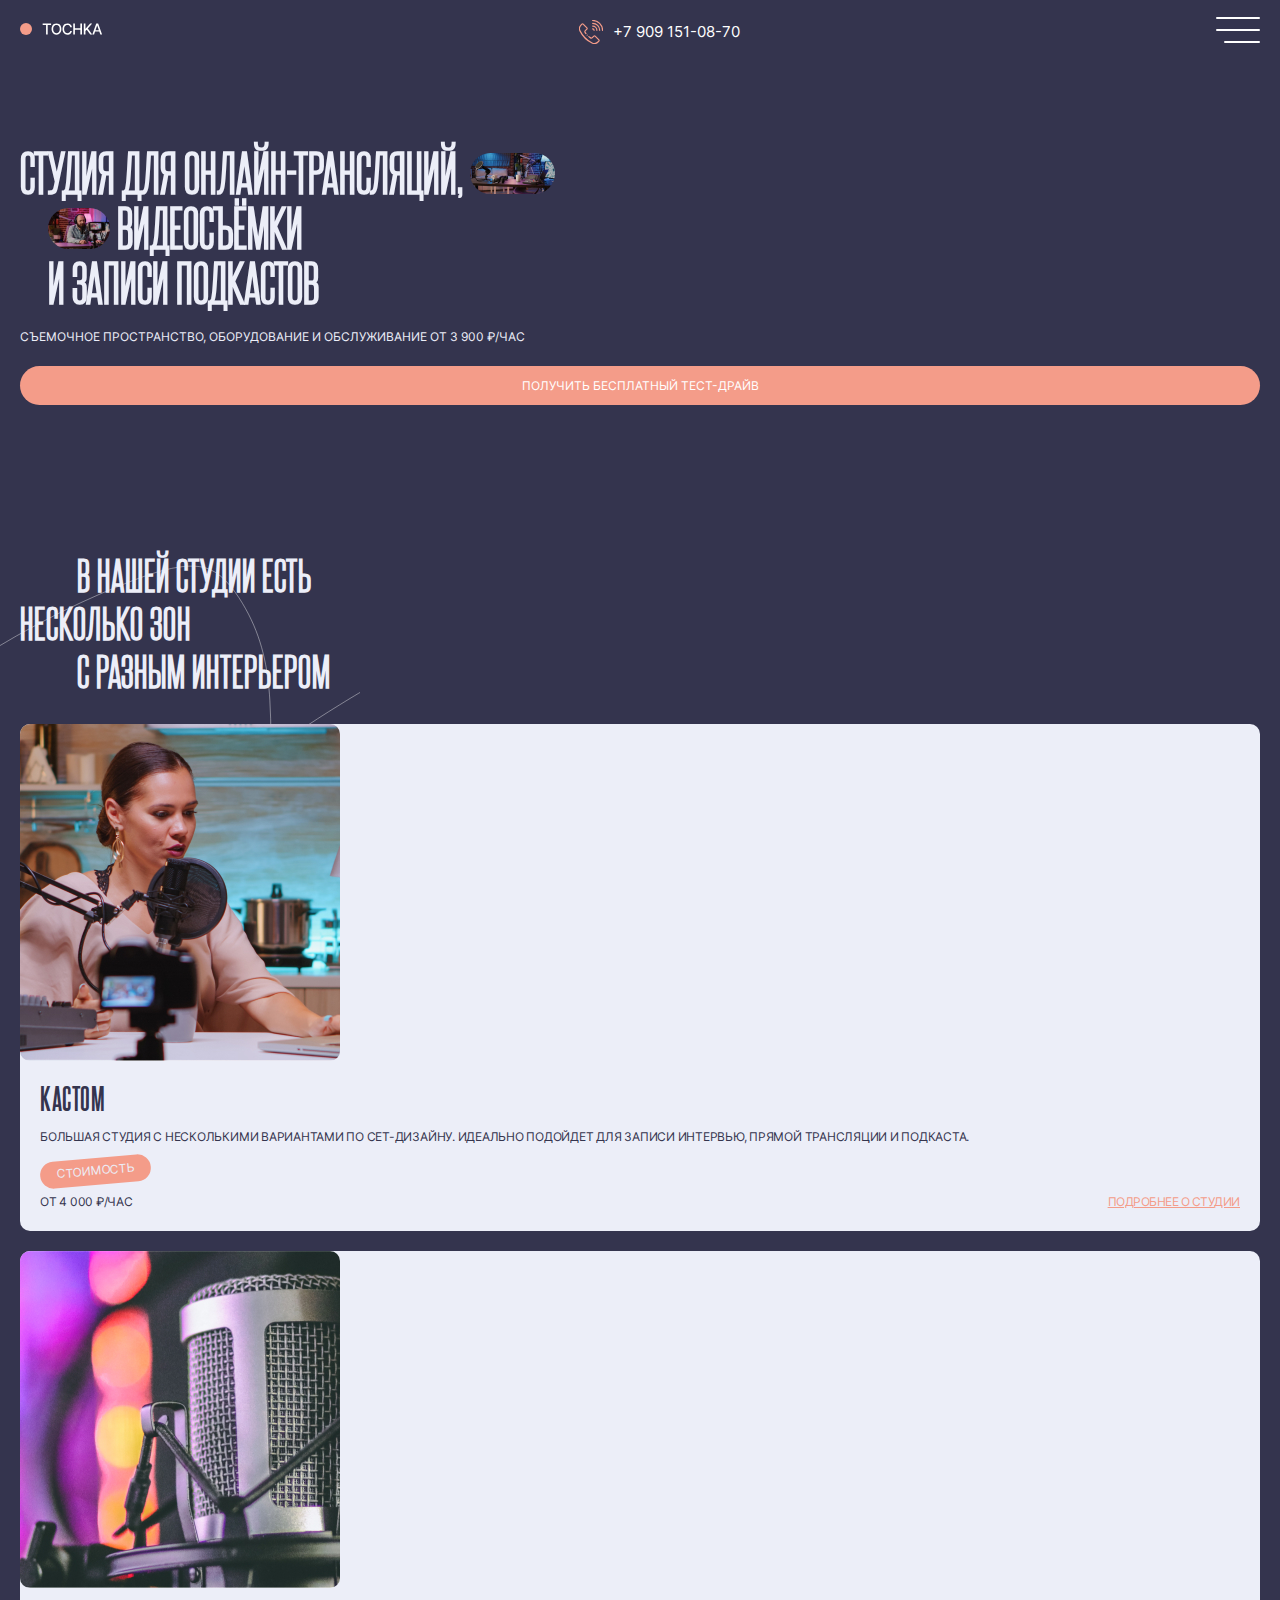
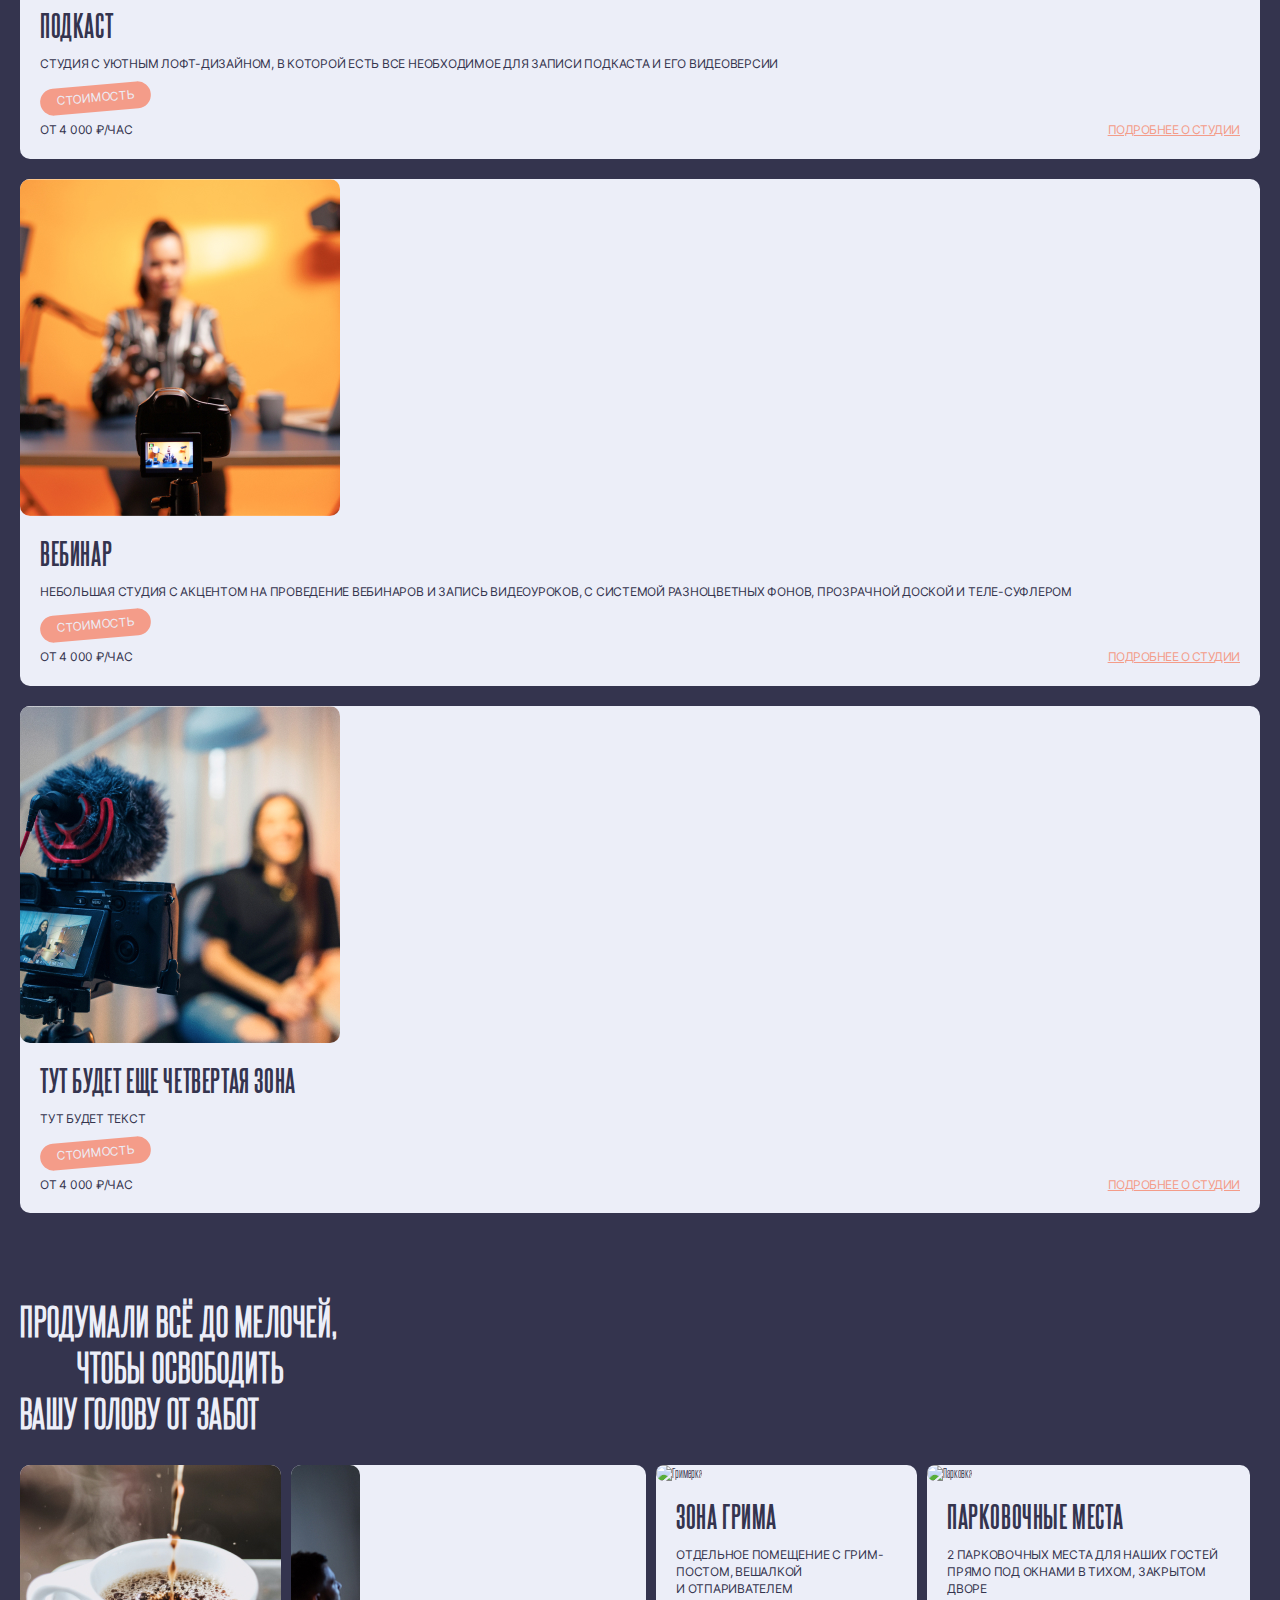
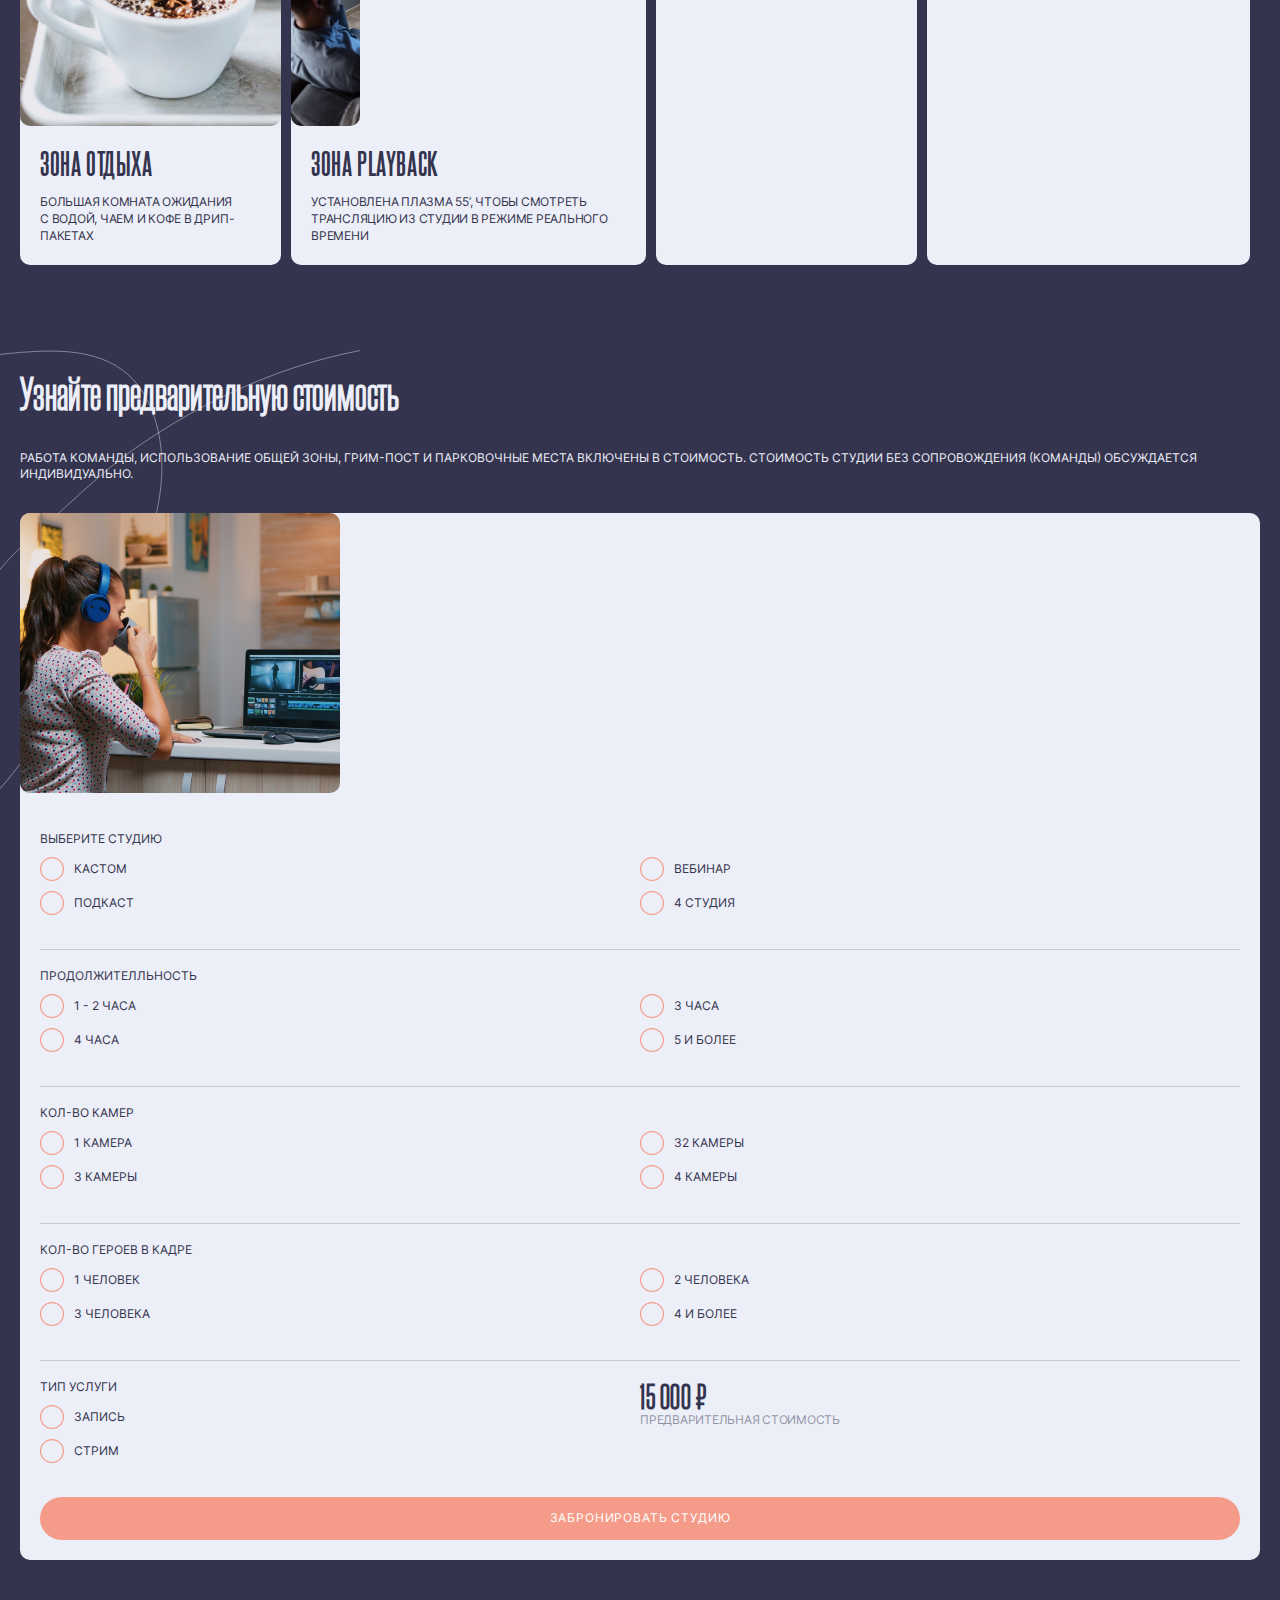
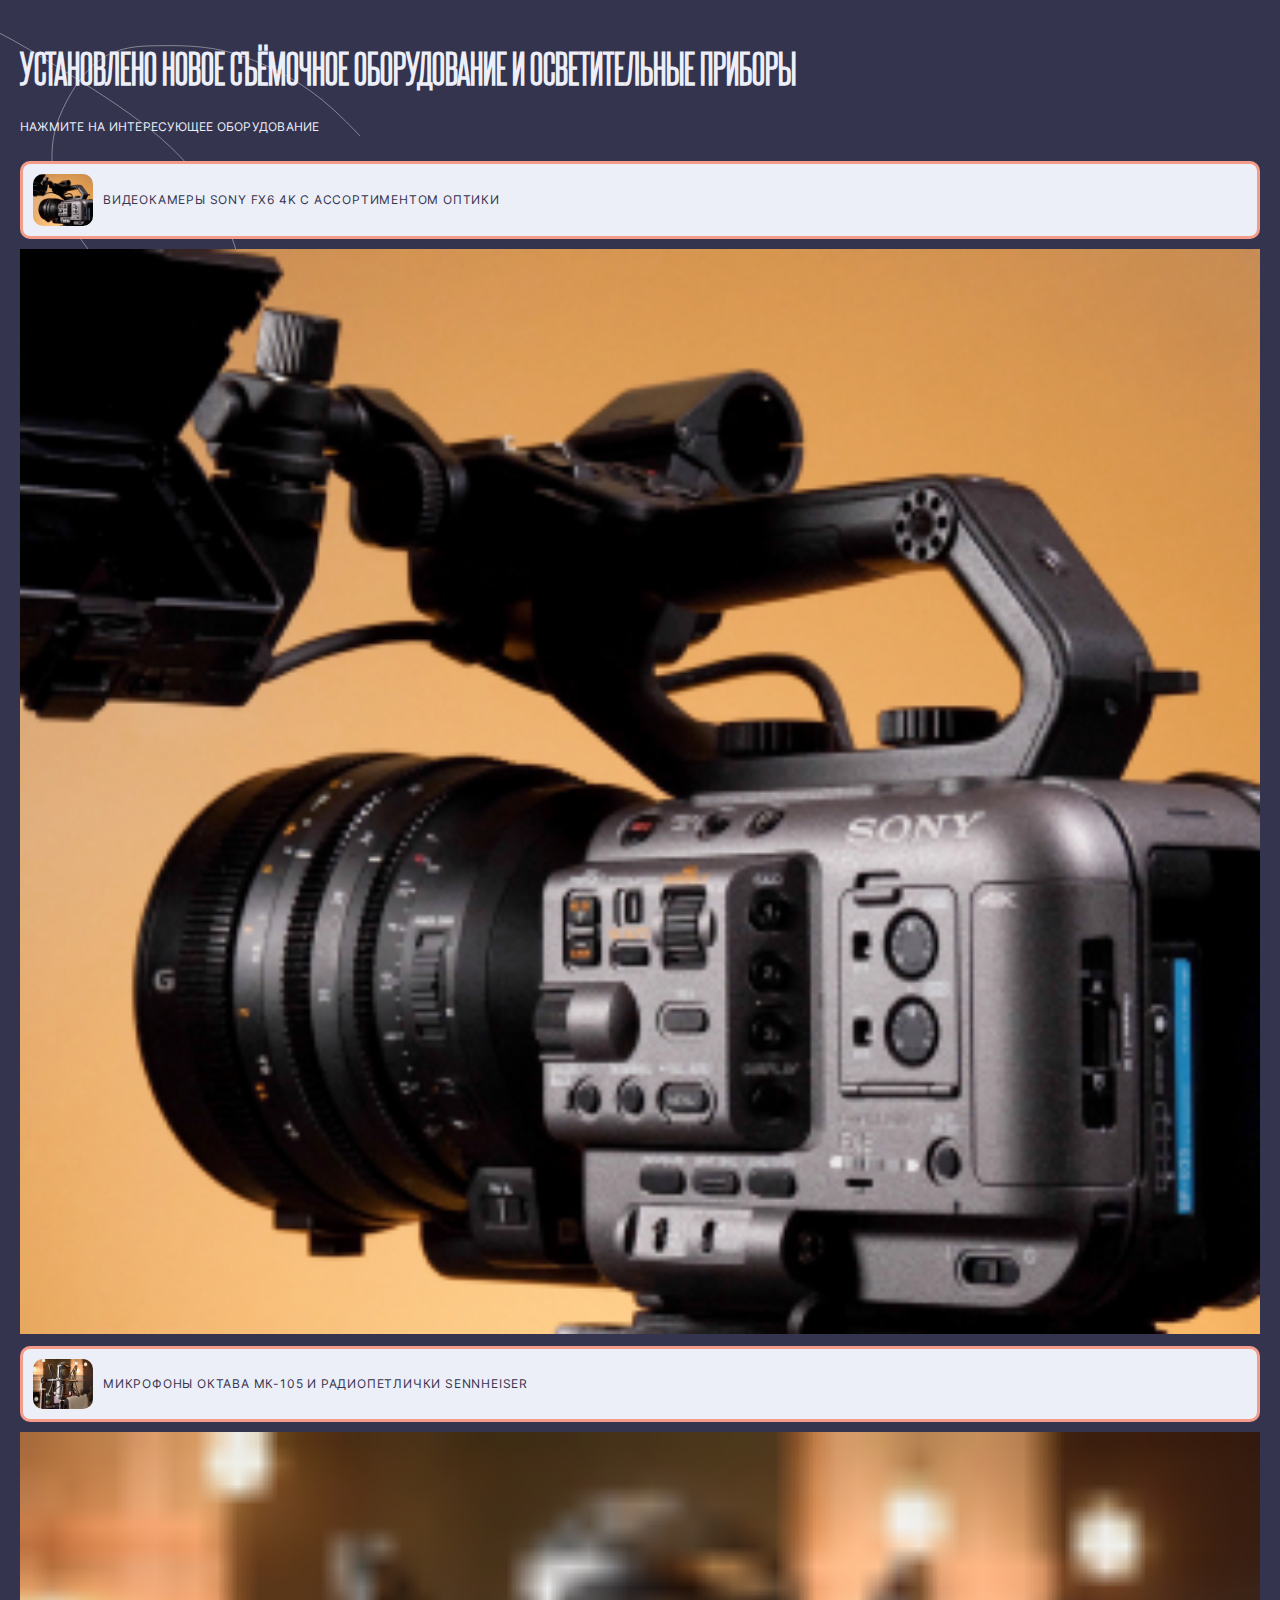
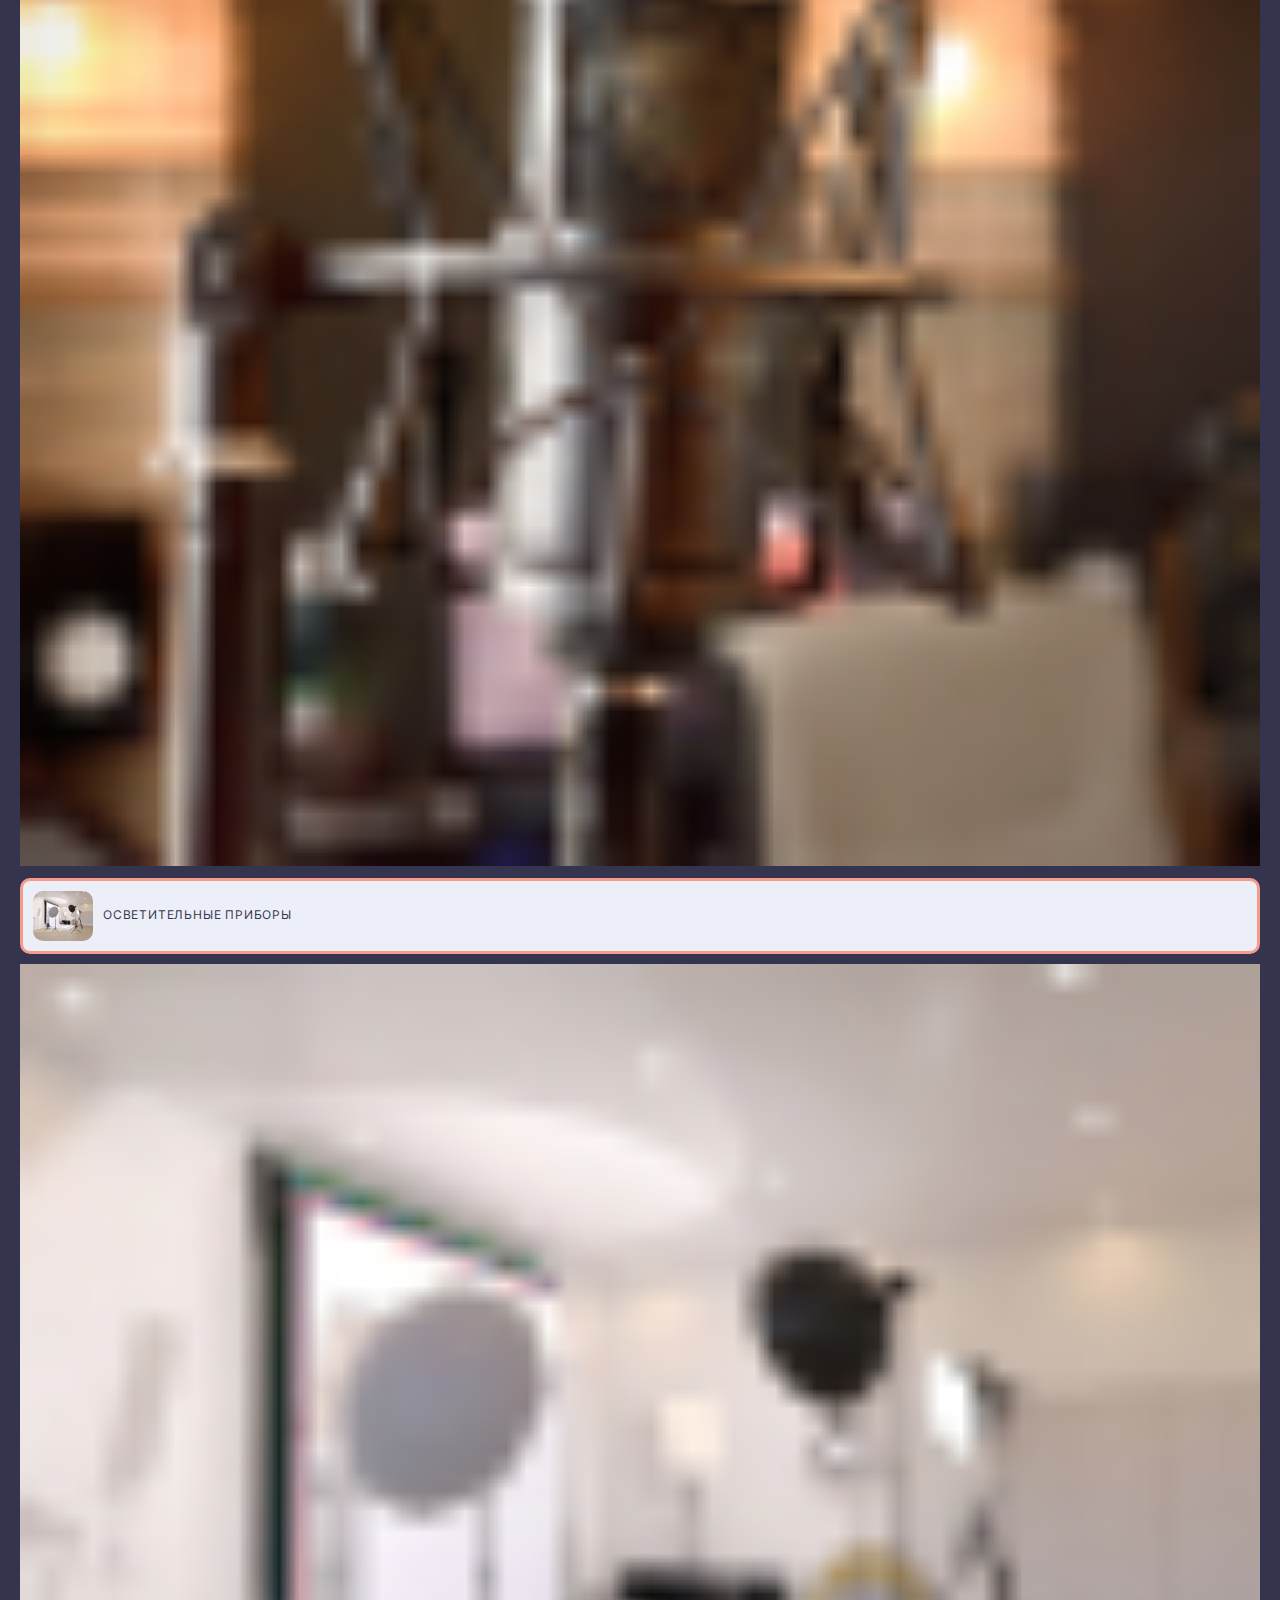
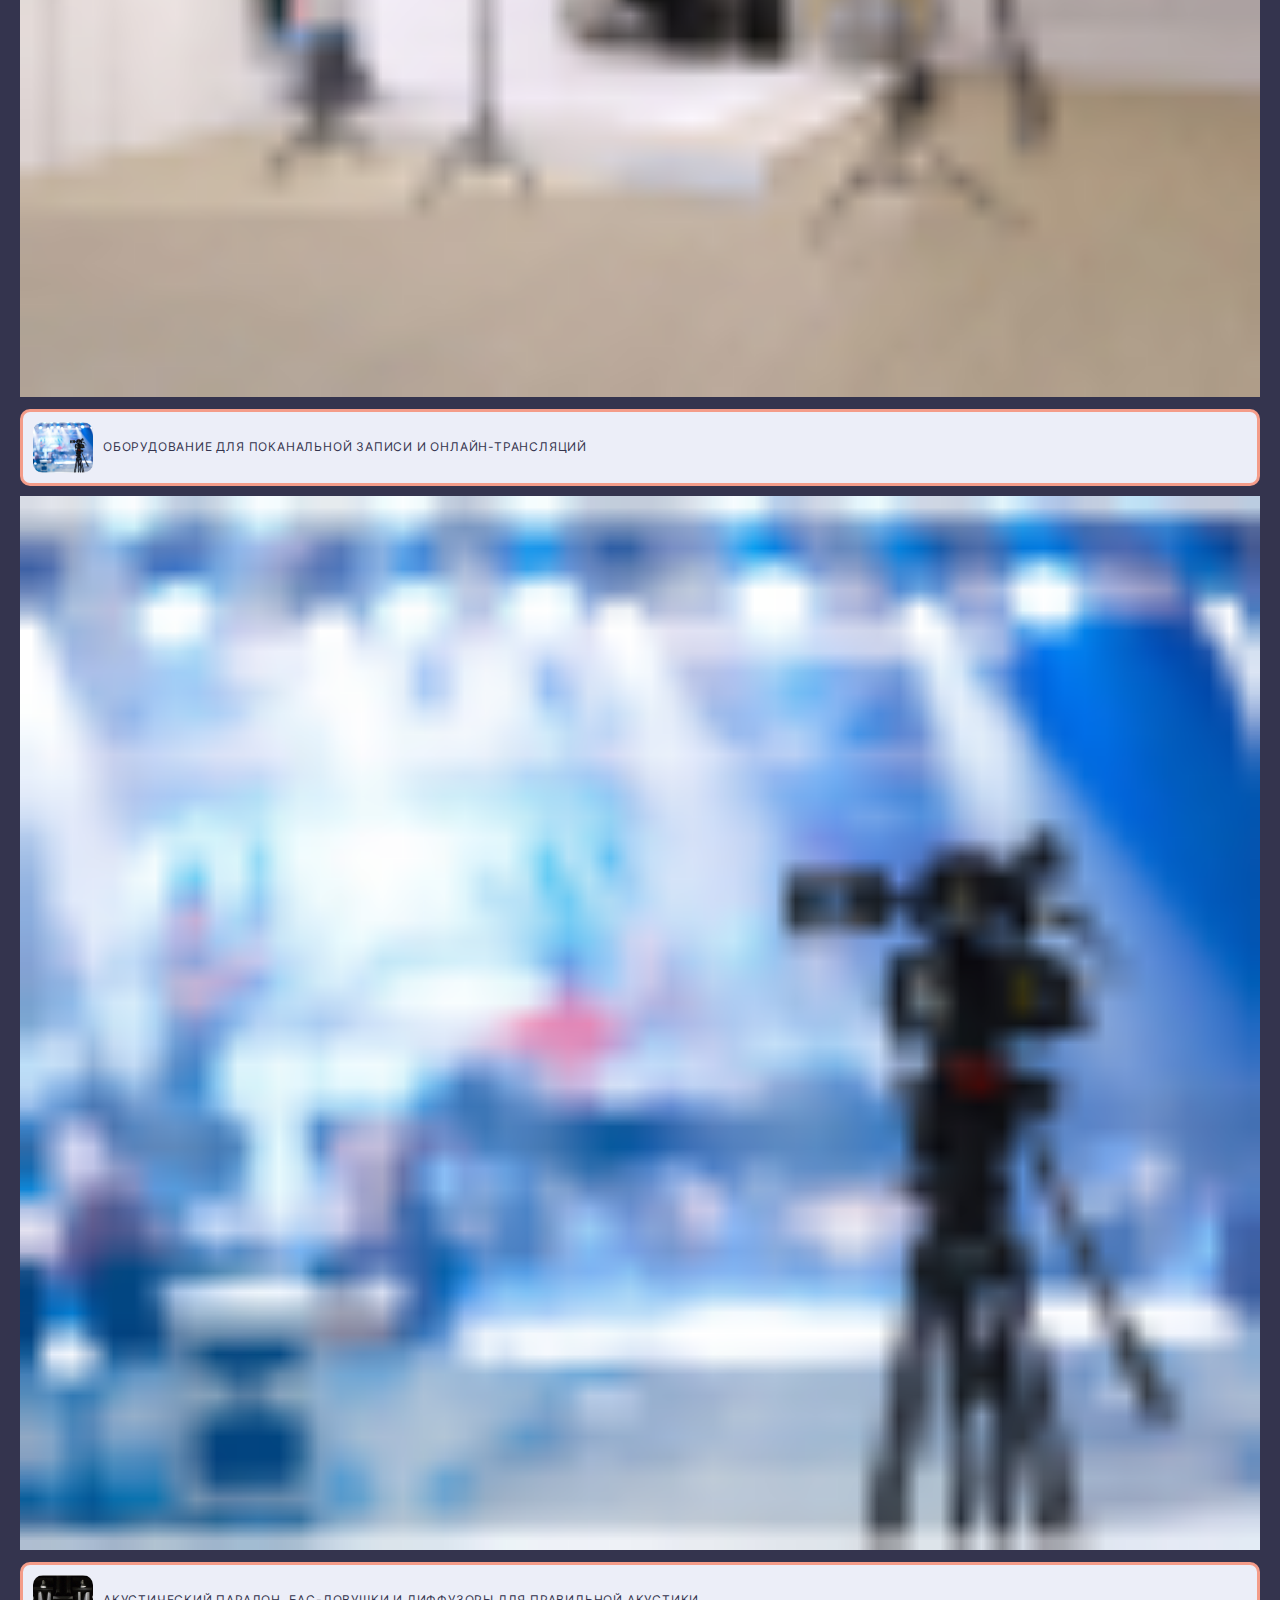
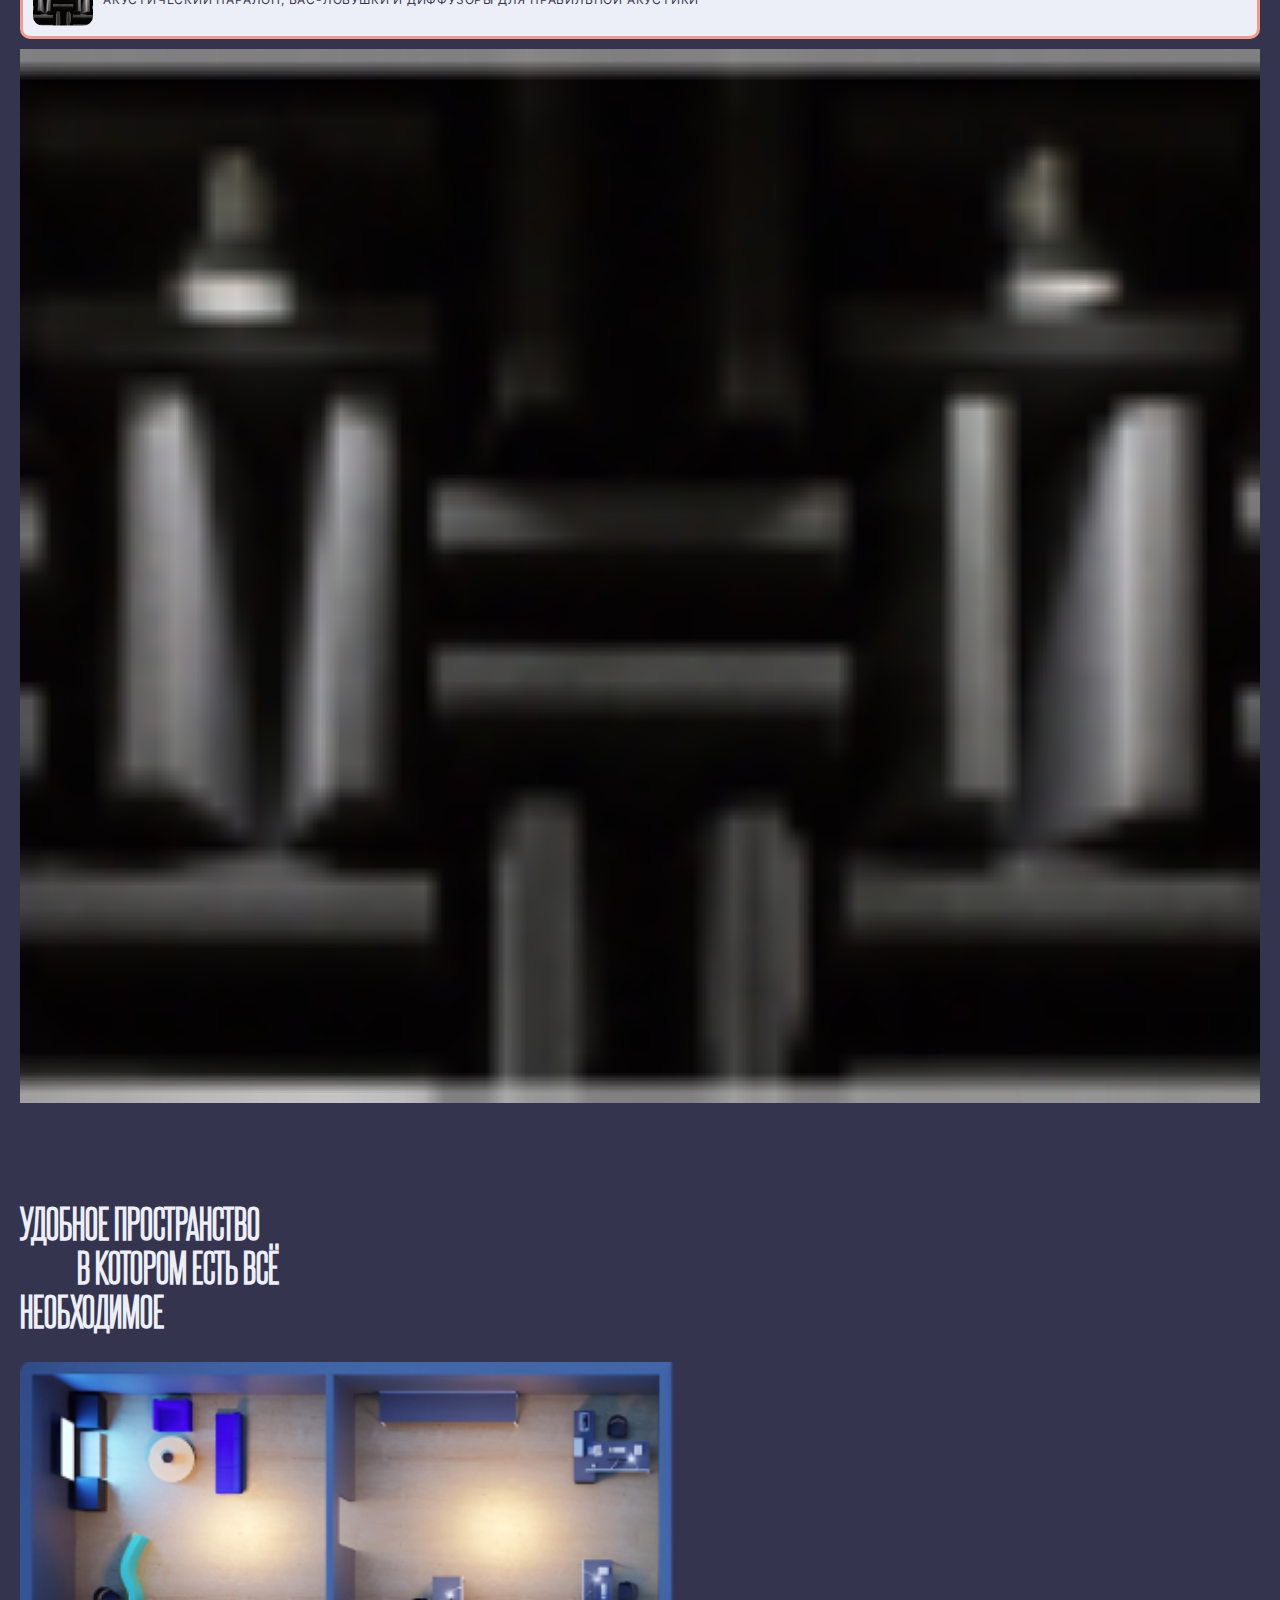
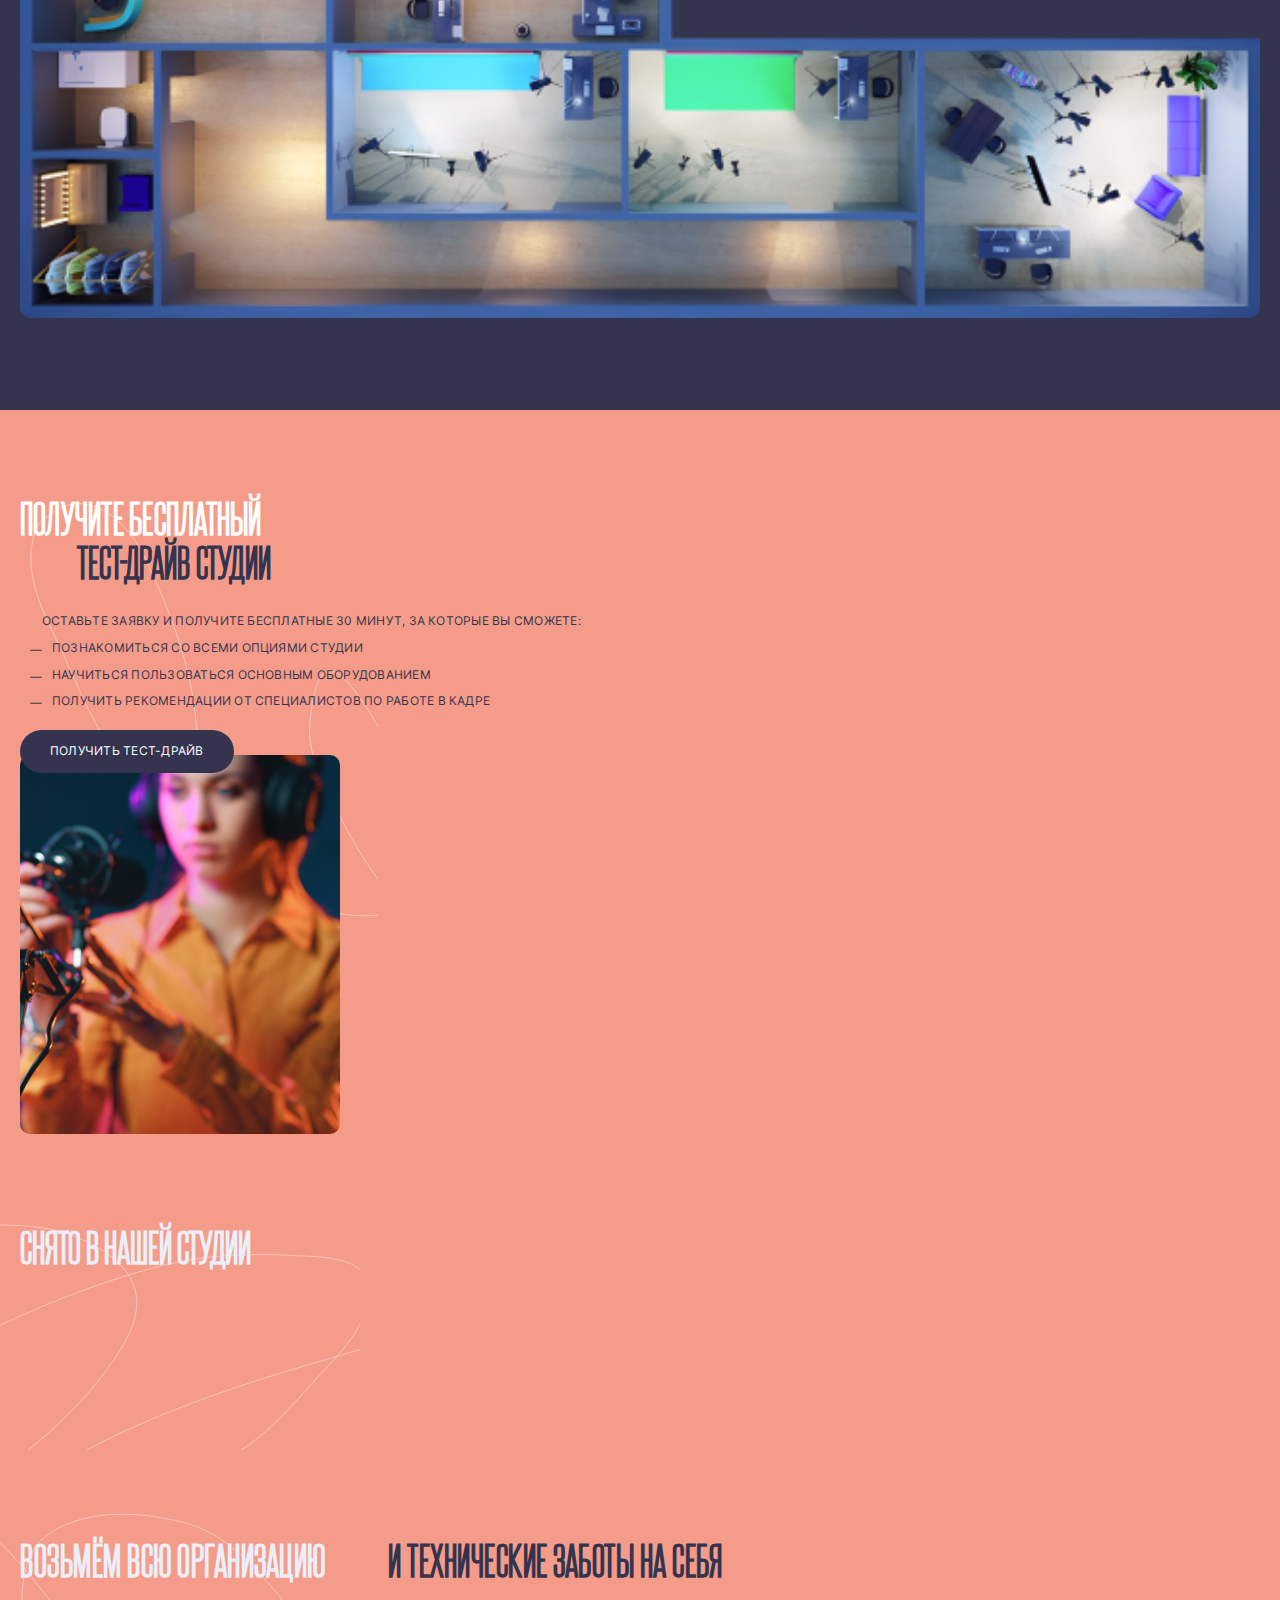
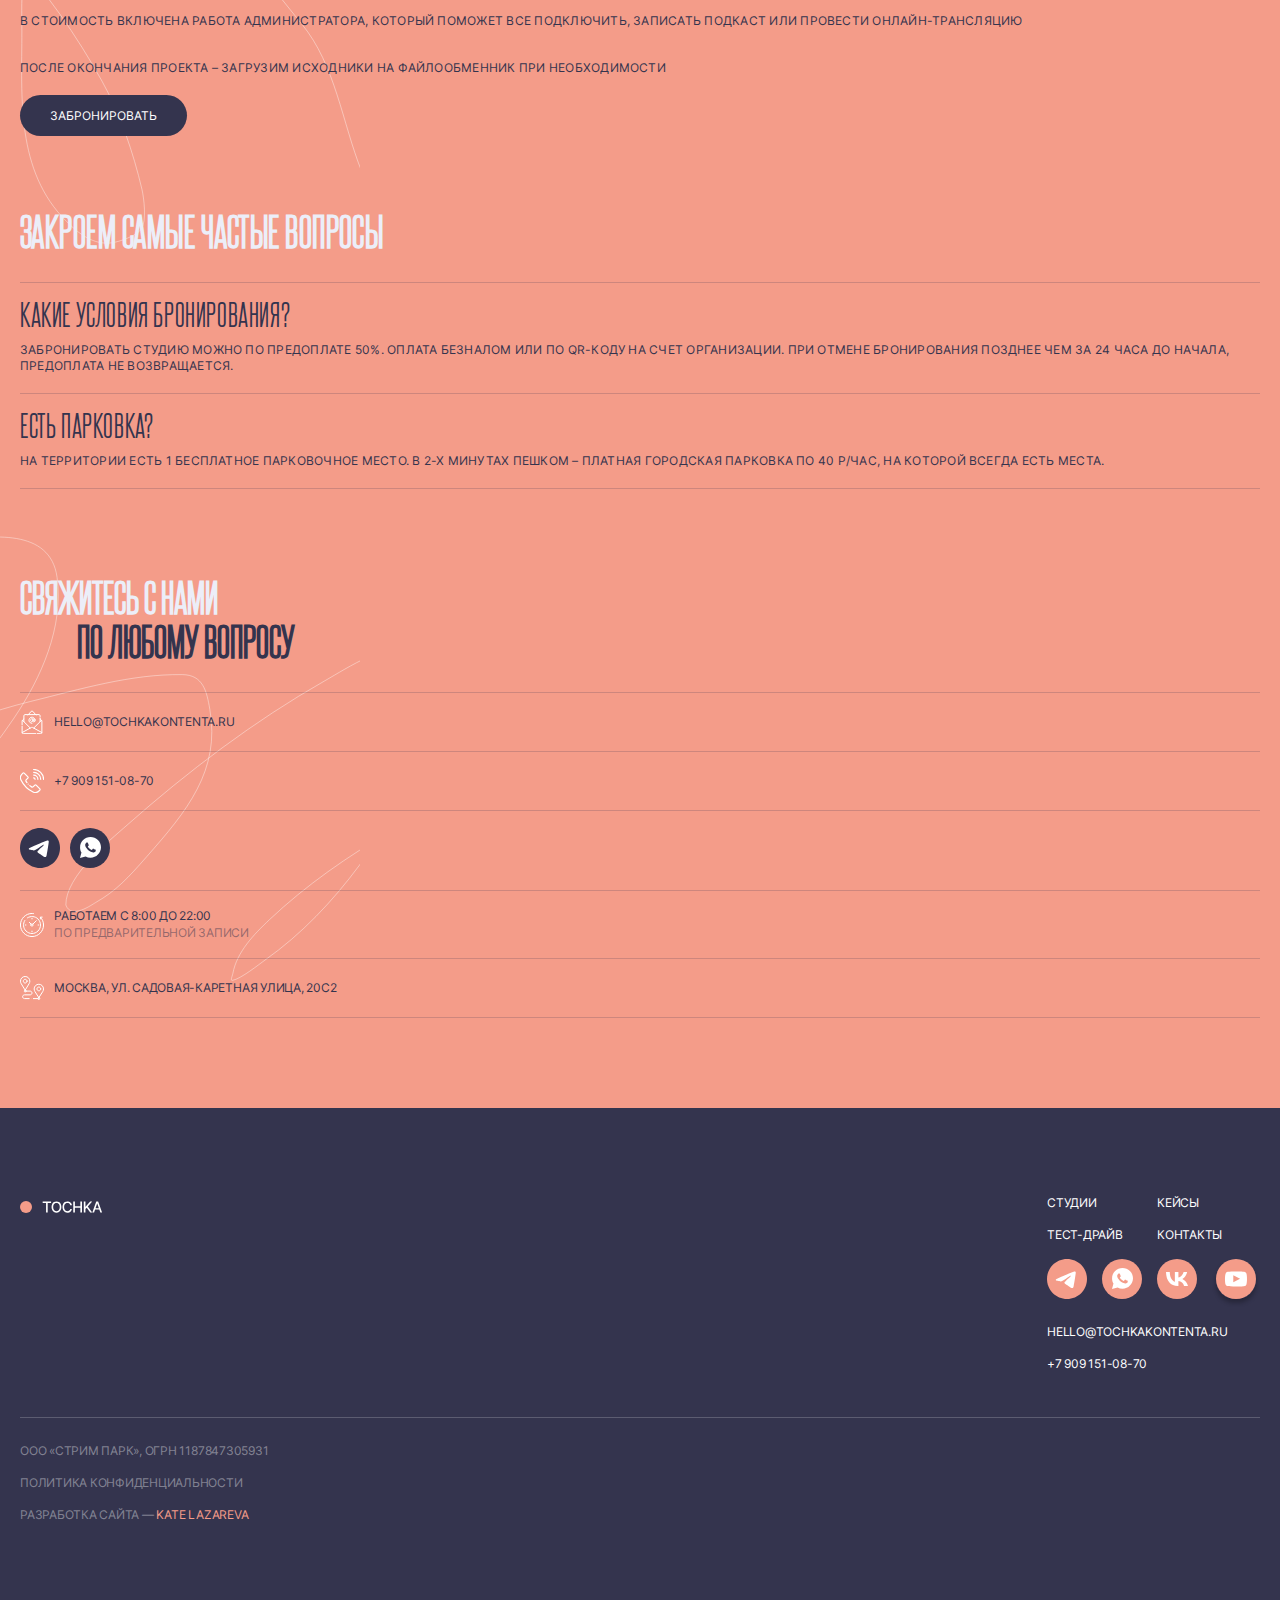
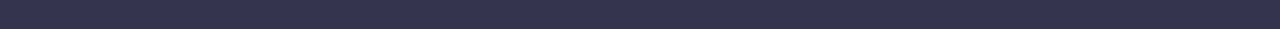
==== index.html @ 5e68774e "Изображения на заднем фоне, исправлена форма" ====
<!DOCTYPE html>
<html lang="en">
<head>
    <meta charset="UTF-8">
    <meta name="viewport" content="width=device-width, initial-scale=1.0">
    <link rel="stylesheet" href="styles/styles.css  ">
    <title>TOCHKA</title>
</head>
<body>
    <header class="header_1">
        <a href="#"><img src="img/logo.svg" alt="logo__logo"></a>
        <a href="#" class="header_1__phone_link"> <img src="img/icon 01.svg" alt="logo__phone"> <span class="header_1__phone_span">+7 909 151-08-70</span></a>
        <nav>
            <button class="header_1__burger"><img src="img/burger.svg" alt="бургер меню"></button>
            <nav></nav>
        </nav>
    </header>
    <main>
        <h1 class="hidden_h1">
            Главная страница компании TOCHKA
        </h1>
        <section class="section_1">
            <div class="wrapper__1">
                <p class="section_1__main-p">студия для онлайн-трансляций, <img class="sect_1-img" src="img/Rectangle 75.jpg" alt="студия звукозаписи"></p>
                <p class="section_1__main-p"> <span><img class="sect_1-img" src="img/Rectangle 76.jpg" alt="диктор за работой"> видеосъёмки</span> <br>
                    <span> и записи подкастов</span></p>
                <p class="section_1__sub-p">Съемочное пространство, оборудование и обслуживание от 3 900 ₽/час</p>
                <div class="section_1__block">
                    <a href="#" class="section_1__button">Получить бесплатный тест-драйв</a>
                </div>
            </div>
        </section>
        <section class="section_2">
            <div class="wrapper__2">
                <h2><span class="section_2__span-1">в нашей студии есть</span> <br> <span class="section_2__span-2"> несколько зон</span> <br> <span class="section_2__span-3">с разным интерьером</span></h2>
                <ul class="section_2__list">
                    <li class="list__item">
                        <img src="img/img_zone 01.jpg" alt="девушка в студии звукозаписи">
                        <div class="list__item__main">
                            <h3>кастом</h3>
                            <p>Большая студия с несколькими вариантами по сет-дизайну. 
                            Идеально подойдет для записи интервью, прямой трансляции и подкаста.</p>
                            <p class="list__item__cost">стоимость</p>
                            <div class="list__item__bottom">
                                <p>От 4 000 ₽/час</p>
                                <a href="#">Подробнее о студии</a>
                            </div>
                        </div>
                    </li>
                    <li class="list__item">
                        <img src="img/img_zone 01 (1).jpg" alt="микрофон">
                        <div class="list__item__main">
                            <h3>подкаст</h3>
                            <p>Студия с уютным лофт-дизайном, в которой есть все необходимое для записи
                            подкаста и его видеоверсии</p>
                            <p class="list__item__cost">стоимость</p>
                            <div class="list__item__bottom">
                                <p>От 4 000 ₽/час</p>
                                <a href="#">Подробнее о студии</a>
                            </div>
                        </div>
                    </li>
                    <li class="list__item">
                        <img src="img/img_zone 01 (2).jpg" alt="камера направленная на девушку">
                        <div class="list__item__main">
                            <h3>вебинар</h3>
                            <p>Небольшая студия с акцентом на проведение вебинаров и запись видеоуроков,
                            с системой разноцветных фонов, прозрачной доской и теле-суфлером</p>
                            <p class="list__item__cost">стоимость</p>
                            <div class="list__item__bottom">
                                <p>От 4 000 ₽/час</p>
                                <a href="#">Подробнее о студии</a>
                            </div>
                        </div>
                    </li>
                    <li class="list__item">
                        <img src="img/img_zone 01 (3).jpg" alt="девушка в студии звукозаписи">
                        <div class="list__item__main">
                            <h3>Тут будет еще четвертая зона</h3>
                            <p>тут будет текст</p>
                            <p class="list__item__cost">стоимость</p>
                            <div class="list__item__bottom">
                                <p>От 4 000 ₽/час</p>
                                <a href="#">Подробнее о студии</a>
                            </div>
                        </div>
                    </li>
                </ul>
            </div>
        </section>
        <section class="section_3">
            <div class="wrapper__3">
                <h2> <span class="section_3__span-1"> Продумали всё до мелочей, </span><br> <span class="section_3__span-2">чтобы освободить</span> <br> <span class="section_3__span-3">вашу голову от забот</span></h2>
                <ul class="section_3__list">
                    <li class="list__item">
                        <img src="img/img_coffee.jpg" alt="Чашка в которую наливается кофе">
                        <div class="list__item__main">
                            <h3>Зона отдыха</h3>
                            <p>Большая комната ожидания с водой, чаем и кофе в дрип-пакетах</p>
                        </div>
                    </li>
                    <li class="list__item">
                        <img src="img/img_playbzck.jpg" alt="Человек смотрит в телевизор">
                        <div class="list__item__main">
                            <h3>Зона playback</h3>
                            <p>Установлена плазма 55’, чтобы смотреть трансляцию из студии в режиме реального времени</p>
                        </div>
                    </li>
                    <li class="list__item">
                        <img src="#" alt="Гримерка">
                        <div class="list__item__main">
                            <h3>Зона грима</h3>
                            <p>Отдельное помещение с грим-постом, вешалкой и отпаривателем</p>
                        </div>
                    </li>
                    <li class="list__item">
                        <img src="#" alt="Парковка">
                        <div class="list__item__main">
                            <h3>Парковочные места</h3>
                            <p>2 парковочных места для наших гостей прямо под окнами в тихом, закрытом дворе</p>
                        </div>
                    </li>
                </ul>
            </div>
        </section>
        <section class="section_4">
            <div class="wrapper__4">
                <h2>Узнайте предварительную стоимость</h2>
                <p class="section_4__main-p">Работа команды, использование общей зоны, грим-пост и парковочные места включены в стоимость. 
                    Стоимость студии без сопровождения (команды) обсуждается индивидуально.</p>
                <div class="form">
                    <img src="img/img_price.jpg" alt="Девушка пьёт из кружки за компьютером">
                    <form method="post">
                        <fieldset>
                            <legend>
                                Выберите студию
                            </legend>
                            <ul class="form__list">
                                <li>
                                    <input type="radio" name="servise" id="radio-1">
                                    <label for="radio-1">кастом</label>
                                </li>
                                <li>
                                    <input type="radio" name="servise" id="radio-2">
                                    <label for="radio-2">Вебинар</label>
                                </li>
                                <li>
                                    <input type="radio" name="servise" id="radio-3">
                                    <label for="radio-3">Подкаст</label>
                                </li>
                                <li>
                                    <input type="radio" name="servise" id="radio-4">
                                    <label for="radio-4">4 студия</label>
                                </li>
                            </ul>
                        </fieldset>
                        <fieldset>
                            <legend>
                                Продолжителльность
                            </legend>
                            <ul class="form__list">
                                <li>
                                    <input type="radio" name="time" id="radio-5">
                                    <label for="radio-5">1 - 2 часа</label>
                                </li>
                                <li>
                                    <input type="radio" name="time" id="radio-6">
                                    <label for="radio-6">3 часа</label>
                                </li>
                                <li>
                                    <input type="radio" name="time" id="radio-7">
                                    <label for="radio-7">4 часа</label>
                                </li>
                                <li>
                                    <input type="radio" name="time" id="radio-8">
                                    <label for="radio-8">5 и более</label>
                                </li>
                            </ul>
                        </fieldset>
                        <fieldset>
                            <legend>
                                кол-во камер
                            </legend>
                            <ul class="form__list">
                                <li>
                                    <input type="radio" name="cam" id="radio-9">
                                    <label for="radio-10">1 камера</label>
                                </li>
                                <li>
                                    <input type="radio" name="cam" id="radio-10">
                                    <label for="radio-10">32 камеры</label>
                                </li>
                                <li>
                                    <input type="radio" name="cam" id="radio-11">
                                    <label for="radio-11">3 камеры</label>
                                </li>
                                <li>
                                    <input type="radio" name="cam" id="radio-12">
                                    <label for="radio-12">4 камеры</label>
                                </li>
                            </ul>
                        </fieldset>
                        <fieldset>
                            <legend>
                                кол-во героев в кадре
                            </legend>
                            <ul class="form__list">
                                <li>
                                    <input type="radio" name="heroes" id="radio-13">
                                    <label for="radio-13">1 человек</label>
                                </li>
                                <li>
                                    <input type="radio" name="heroes" id="radio-14">
                                    <label for="radio-14">2 человека</label>
                                </li>
                                <li>
                                    <input type="radio" name="heroes" id="radio-15">
                                    <label for="radio-15">3 человека</label>
                                </li>
                                <li>
                                    <input type="radio" name="heroes" id="radio-16">
                                    <label for="radio-16">4 и более</label>
                                </li>
                            </ul>
                        </fieldset>
                        <div class="last-list">
                            <fieldset class="section_4__form__last-list, form__list">
                                <legend>Тип услуги</legend>
                                <ul>
                                    <li>
                                        <input type="radio" name="type" id="radio-17">
                                        <label for="radio-17">Запись</label>
                                    </li>
                                    <li>
                                        <input type="radio" name="type" id="radio-18">
                                        <label for="radio-18">Стрим</label>
                                    </li>
                                </ul>
                            </fieldset>
                            <div class="last-list-cost">
                                <span>15 000 ₽</span>
                                <p>Предварительная стоимость</p>
                            </div>
                        </div>  
                        <a href="#">Забронировать студию</a>
                    </form>
                </div>
            </div>
        </section>
        <section class="section_5">
            <div class="wrapper__5">
                <h2>Установлено новое съёмочное оборудование и осветительные приборы</h2>
                <p class="section_5-p-start">Нажмите на интересующее оборудование</p>
                <ul>
                    <li>
                        <details open>
                            <summary><img src="img/Rectangle 59.jpg" alt="видеокамера" width="60px">Видеокамеры Sony FX6 4K с ассортиментом оптики</summary>
                            <img src="img/Rectangle 59.jpg" alt="видеокамера" class="details_active">
                        </details>   
                    </li>
                    <li>
                        <details open>
                            <summary><img src="img/Rectangle 60.jpg" alt="микрофон">Микрофоны Октава МК-105 и радиопетлички Sennheiser</summary>
                            <img src="img/Rectangle 60.jpg" alt="микрофон" class="details_active">
                        </details>
                    </li>
                    <li>
                        <details open>
                            <summary><img src="img/Rectangle 60 (1).jpg" alt="осветительные приборы">Осветительные приборы</summary>
                            <img src="img/Rectangle 60 (1).jpg" alt="осветительные приборы" class="details_active">
                        </details>
                    </li>
                    <li>
                        <details open>
                            <summary><img src="img/Rectangle 60 (2).jpg" alt="видеокамера на студии">Оборудование для поканальной записи и онлайн-трансляций</summary>
                            <img src="img/Rectangle 60 (2).jpg" alt="видеокамера на студии" class="details_active">
                        </details>
                    </li>
                    <li>
                        <details open>
                            <summary><img src="img/Rectangle 60 (3).jpg" alt="акустический паралон">акустический паралон, бас-ловушки и диффузоры для правильной акустики</summary>
                            <img src="img/Rectangle 60 (3).jpg" alt="акустический паралон" class="details_active">
                        </details>
                    </li>
                </ul>
            </div>
        </section>
        <section class="section_6">
            <div class="wrapper__6">
                <h2>Удобное пространство <br> <span>в котором есть всё</span> <br> необходимое</h2>
                <img src="img/scheme.png" alt="схема помещения" width="100%">
            </div>
        </section>
        <div class="second-main-part">
            <section class="section_7">
                <div class="wrapper__7">
                    <h2>Получите бесплатный <br> <span>тест-драйв студии</span></h2>
                    <p>Оставьте заявку и получите бесплатные 30 минут, за которые вы сможете:</p>
                    <ul>
                        <li><img src="img/—.svg" alt="черточка"> <p>Познакомиться со всеми опциями студии</p></li>
                        <li><img src="img/—.svg" alt="черточка"> <p>Научиться пользоваться основным оборудованием</p></li>
                        <li><img src="img/—.svg" alt="черточка"> <p>Получить рекомендации от специалистов по работе в кадре</p></li>
                    </ul>
                    <a>Получить тест-драйв</a>
                    <img src="img/Rectangle 7.jpg" alt="Женщина за микрофоном">
                </div>
            </section>
            <section class="section_8">
                <div class="wrapper__8">
                    <h2>Снято в нашей студии</h2>
                    <ul>
                        <li>
                            <iframe width="72.5%" src="https://www.youtube.com/embed/_v1wZuKpVHE?si=TeuCgCcnpI8H5ZoD"></iframe>
                        </li>
                        <li>
                            <iframe width="72.5%" src="https://www.youtube.com/embed/91wBP9M26nQ?si=LBYig8kzqILdDjtM&amp;controls=0"></iframe>
                        </li>
                        <li>
                            <iframe width="72.5%" src="https://www.youtube.com/embed/teDBLifLTpA?si=gbmD8MmfZtQ8HIxy&amp;controls=0"></iframe>
                        </li>
                    </ul>
                </div>
            </section>
            <section class="section_9">
                <div class="wrapper__9">
                    <div class="section_9-top">
                        <h2>Возьмём всю организацию <span>и технические заботы на себя</span></h2>
                        <p>В стоимость включена работа администратора, который поможет все подключить, 
                        записать подкаст или провести онлайн-трансляцию</p>
                        <p>после окончания проекта – загрузим исходники на файлообменник при необходимости</p>
                        <a href="#">Забронировать</a>
                    </div>
                    <div class="section_9-main">
                        <h2>Закроем самые частые вопросы</h2>
                        <ul>
                            <li>
                                <h3>Какие Условия бронирования?</h3>
                                <p>Забронировать студию можно по предоплате 50%. 
                                Оплата безналом или по QR-коду на счет организации. 
                                При отмене бронирования позднее чем за 24 часа до начала, 
                                предоплата не возвращается.</p>
                            </li>
                            <li>
                                <h3>Есть Парковка?</h3>
                                <p>На территории есть 1 бесплатное парковочное место. 
                                В 2-х минутах пешком – платная городская парковка по 40 р/час, 
                                на которой всегда есть места.</p>
                            </li>
                        </ul>
                    </div>
                </div>
            </section>
            <section class="section_10">
                <div class="wrapper__10">
                    <h2>Свяжитесь с нами <br> <span>по любому вопросу</span></h2>
                    <script type="text/javascript" charset="utf-8" async src="https://api-maps.yandex.ru/services/constructor/1.0/js/?um=constructor%3Ab79f827c07b2c673a6399074b131b90aaf0cc9843f35012f62547015fdefe2f6&amp;width=320&amp;height=354&amp;lang=ru_RU&amp;scroll=true"></script>
                    <ul class="contact-list">
                        <li class="contact-list__item"><img src="img/icon 02.svg" alt="иконка почты"> hello@tochkakontenta.ru</li>
                        <li class="contact-list__item"><img src="img/phone.svg" alt="телефон"> +7 909 151-08-70</li>
                        <li class="contact-list__item"><a href="https://web.telegram.org/"><img src="img/telegram.svg" alt="иконка telegram"></a> <a href="http://whatsappweb.com/"><img src="img/socials.svg" alt="иконка  whatsapp"></a></li>
                        <li class="contact-list__item">
                            <img src="img/clock.svg" alt="часы"><p>Работаем с 8:00 до 22:00 <br> <span>по предварительной записи</span></p>
                        </li>
                        <li class="contact-list__item"><img src="img/adress.svg" alt="адресс"> <a href="https://yandex.ru/maps/213/moscow/house/sadovaya_karetnaya_ulitsa_20s2/Z04YcAZgQUIGQFtvfXt2c3hkZg==/?ll=37.611814%2C55.772374&z=17.91"> Москва, ул. Садовая-Каретная улица, 20с2</a></li>
                    </ul>
                </div>
            </section>
        </div>
    </main>
    <footer>
        <div class="wrapper__11">
            <div class="footer-links">
                <img src="img/logo.svg" alt="логотип" class="logo">
                <ul class="links">
                    <li class="links__item"><a href="#" class="links__link">студии</a>  <a href="#" class="links__link">кейсы</a></li>
                    <li class="links__item"><a href="#" class="links__link">Тест-драйв</a>  <a href="#" class="links__link">Контакты</a></li>
                    <li class="links__item"><a href="#" class=""><img src="img/telegram(1).svg" alt="иконка telegram"></a> <a href="#" class=""><img src="img/socials(3).svg" alt="иконка whatsapp" ></a>
                        <a href="#" class=""><img src="img/socials (1).svg" alt="иконка vk"></a> <a href="#" class=""><img src="img/socials (2).svg" alt="иконка youtube"></a></li>
                    <li class="links__item"><a href="#" class="links__link">hello@tochkakontenta.ru</a></li>
                    <li class="links__item"><a href="#" class="links__link">+7 909 151-08-70</a></li>
                </ul>
            </div>
            <div class="politics">
                <p>ООО «Стрим Парк», ОГРН 1187847305931</p>
                <p>Политика конфиденциальности</p>
                <p>Разработка сайта — <a href="#">Kate lazareva</a></p>
            </div>
        </div>
    </footer>
</body>
</html>
---- styles/styles.css ----
* 
{
  margin: 0;
  padding: 0;
}
div{
    margin: 0;
    padding: 0;
}
h1,h2 {
    padding: 0;
    margin: 0;
    border: 0;
}
section {
    padding: 0;
    margin: 0;
    border: 0;
}

ul {
    list-style-type: none;
}

:root {
    --peach: #F49C89;
    --light-blue: #ECEEF8;
    --dark: #34344E;
    --white: #FFF;
    --black: black;
    --dark_light: rgba(52, 52, 78, 0.50);
  }


@font-face {
    font-family: "steelfish";
    src: url("/intro-to-layout-DOFONSON/fonts/SteelfishBk-Regular.woff2") format("woff2"),
    url("/fonts/SteelfishBk-Regular.woff") format("woff");
    font-weight: normal;
    font-style: normal;
    font-display: swap;
}


@font-face {
    font-family: 'steelfish-bold';
    src: url('/fonts/SteelfishRg-Bold.woff2') format('woff2');
    font-style: normal;
    font-display: swap;
}

@font-face {
        font-family: "inter";
        src: url("/fonts/Inter-Regular.woff") format("woff"),
        url('/fonts/Inter-Bold.woff') format('woff');
        font-weight: normal;
        font-style: normal;
        font-display: swap;
}
    

html, body{
    font-size: 4px;
}

body{
    font-size: 3rem;
    font-family: steelfish, sans-serif;
    color: var(--light-blue);
    background-color: var(--dark);
}


.header_1{
    background-color: var(--black);
    display: flex;
    flex-direction: row;
    justify-content: space-between;
    flex-wrap: nowrap;
    padding: 17px 20px 16px;
    background-color: var(--dark);
}


.header_1__phone_link{
    font-size: 3.75rem;
    color: var(--white);
    display: flex;
    align-items: center;
    text-decoration: none;
    font-family: inter, sans-serif;
}
.header_1__phone_span{
    padding-left: 10px;
}

.header_1__burger{
    background-color: transparent;
    background-repeat: no-repeat;
    border: none;
    cursor: pointer;
    overflow: hidden;
    outline: none;
    display: block;
}

.hidden_h1{
    display: none;
}

.section_1{
    padding: 82px 0 145px;
    background-color:  var(--dark); 
}

.section_1__main-p  {
    font-size: 12.5rem;
    font-weight: 700;
    line-height: 110%;
    text-transform: uppercase;
}

.sect_1-img{
    border-radius: 200px;
}

.section_1__main-p span{
    margin-left: 28px;
}

.section_1__sub-p{
    font-family: inter, sans-serif;
    font-style: normal;
    font-weight: 400;
    line-height: 140%;
    text-transform: uppercase;
    margin: 20px 0;
}
.section_1__block{
    text-align: center;
    padding: 13px 30px;
    background-color: var(--peach);
    border-radius: 100px;
    line-height: 100%;
}
.section_1__button{
    width: 100%;
    color: var(--white);
    text-transform: uppercase;
    text-decoration: none;
    font-weight: 500;
    font-family: inter;
}


.section_2{
    background: url('/img/Vector\ 1.svg') 0 0 no-repeat;
}

.section_2 h2{
    font-size: 10rem;
    font-style: normal;
    line-height: 120%; /* 44px */
    text-transform: uppercase;
    margin-bottom: 30px;
    letter-spacing: 1px;
    position: relative;
}

.section_2__span-1{
    margin-left: 57px;
    padding: 0;
}

.section_2__span-3{
    margin-left: 57px;
}

.list__item{
    display: block;
    background-color:var(--light-blue);
    color: var(--dark);
    margin-bottom: 20px;
    border-radius: 10px;
}

.list__item img{
    border-radius: 10px;
}

.list__item__main{
    padding: 18px 20px 20px;
    font-weight: normal;
}

.list__item__main h3{
    font-family: 'steelfish-bold';
    font-size: 7.5rem;
    font-weight: 500;
    line-height: 110%; /* 33px */
    letter-spacing: 0.6px;
    text-transform: uppercase;
    margin-bottom: 15px;
}

.list__item__cost{
    transform: rotate(-5deg);
    padding: 5px 5px;
    border-radius: 100px;
    background: var(--peach, #F49C89);
    display: flex;
    justify-content: center;
    align-items: center;
    line-height: 100%;
    color: var(--light-blue);
    max-width: 101px;
    margin-top: 12px;
    margin-bottom: 10px;
    letter-spacing: 4%;
}

.list__item__main p{
    font-family: inter, sans-serif;
    font-style: normal;
    font-weight: 400;
    line-height: 140%; /* 16.8px */
    letter-spacing: -0.24px;
    text-transform: uppercase;
}

.list__item__bottom{
    display: flex;
    justify-content: space-between;
    letter-spacing: -0.24px;
    line-height: 140%;
}

.list__item__bottom a {
    color: var(--peach);
    font-family: inter, sans-serif;
    text-transform: uppercase;
    line-height: 140%; /* 16.8px */
    letter-spacing: -0.48px;
}

.section_3{
    margin-top: 85px;
    margin-bottom: 57px;
}

.section_3 h2{
    font-size: 9.5rem;
    font-style: normal;
    font-weight: 600;
    line-height: 120%; /* 44px */
    text-transform: uppercase;
    margin-bottom: 30px;
    letter-spacing: 1px;
}


.section_3__span-2{
    margin-left: 57px;
}

.section_3__list{
    display: flex;
    overflow-x: hidden;
}

.section_3__list li {
    min-width: 261px;
    margin-right: 10px;
    z-index: 9; 
}

.section_4{
    padding-top: 28px;
    background: url('/img/Vector\ 9.svg') 0 0 no-repeat;
    padding-bottom: 47px;
}

.section_4 h2{
    font-size: 10rem;
    font-style: normal;
    font-weight: 700;
    line-height: 110%; 
}

.section_4__main-p{
    margin-top: 36px;
    font-style: normal;
    font-weight: 400;
    line-height: 140%; /* 16.8px */
    text-transform: uppercase;
    font-family: inter, sans-serif;
    margin-bottom: 30px;
}

.form{
    background-color: var(--light-blue);
    color: var(--dark);
    border-radius: 10px;
}

.form img{
    border-radius: 10px;
}

.form form{
    padding: 18px 20px 20px;
    font-family: inter, sans-serif;
}

.form form fieldset{
    border: none;
    padding-bottom: 20px;
    border-bottom: 1px solid rgba(52, 52, 78, 0.20);
}

.form form legend{
    padding-top: 18px;
    padding-bottom: 15px;
    text-transform: uppercase;
    font-style: normal;
    font-weight: 500;
}

.form__list{
    display: grid;
    grid-template-columns: repeat(2, 1fr);
}

.form__list li input[type=radio]{
    display: none;
}

.form__list li label{
    font-size: 3rem;
    text-transform: uppercase;
    margin-bottom: 19px;
    position: relative;
    user-select: none;
    display: inline-block;
    cursor: pointer;
}


.form__list li label:before{
    content: '';
    display: inline-block;
    position: absolute;
    width: 24px;
    height: 24px;
    top: -4px;
    left: -34px;
    background: url('/img/radio-btns.svg') 0 0 no-repeat;
}

.form__list li input[type=radio]:checked + label:before{
    background: url('/img/radio-btns-ch.svg') 0 0 no-repeat;
}

.form__list li{
    margin-left: 34px
}

.form form .last-list fieldset{
    border: none;
}

.last-list{
    display: grid;
    grid-template-columns: repeat(2, 1fr)

}

.last-list-cost{
    margin-top: 18px;
}

.last-list-cost span {
    font-family: Steelfish;
    font-size: 7.5rem;
    font-style: normal;
    font-weight: 600;
    line-height: 110%; /* 33px */
    letter-spacing: 0.6px;
    text-transform: uppercase;
    margin-bottom: 13px;
}

.last-list-cost p {
    font-style: normal;
    font-weight: 400;
    line-height: 140%; /* 16.8px */
    letter-spacing: -0.24px;
    text-transform: uppercase;
    color: rgba(52, 52, 78, 0.50);
}

.form a{
    display: flex;
    justify-content: center;
    text-decoration: none;
    background-color: var(--peach);
    padding: 13px 30px;
    color: white;
    border-radius: 100px;
    font-style: normal;
    font-weight: 400;
    line-height: 140%; /* 16.8px */
    letter-spacing: 0.84px;
    text-transform: uppercase;
}


.section_5{
    padding-top: 38px;
    background: url('/img/Vector\ 10.svg') 0 0 no-repeat;
}

.section_5 summary {
    cursor: pointer;
    display: flex;
    padding: 10px;
    background-color: var(--light-blue);
    color: var(--dark);
    align-items: center;
    font-size: 12px;
    font-style: normal;
    font-weight: normal;
    line-height: 140%; /* 16.8px */
    letter-spacing: 0.8px;
    text-transform: uppercase;
    font-family: inter, sans-serif;
    border-radius: 10px;
    border: 3px solid var(--peach);
    margin-bottom: 10px;
}
.details_active{
    min-width: 100%;
    margin-bottom: 10px;
}

.section_5 summary img{
    border-radius: 10px;
    margin-right: 10px;
}


.section_5 h2 {
    font-size: 10rem;
    font-style: normal;
    font-weight: 700;
    line-height: 110%; /* 44px */
    text-transform: uppercase;
    margin-bottom: 30px;
}

.section_5-p-start{
    margin-bottom: 25px;
    font-style: normal;
    font-weight: 500;
    line-height: 140%; /* 16.8px */
    text-transform: uppercase;
    font-family: inter, sans-serif;
    letter-spacing: 0.24px;
}

.section_6 h2{
    margin-top: 85px;
    font-size: 10rem;
    font-style: normal;
    font-weight: 700;
    line-height: 110%; /* 44px */
    text-transform: uppercase;
    margin-bottom: 30px;
}

.section_6 h2 span{
    margin-left: 57px;
}

.section_6{
    background: url('/img/Vector21.png') 0 0 no-repeat;
    padding-bottom: 90px;
}

.second-main-part{
    background-color: var(--peach);
}

.section_7 {
    padding-top: 85px;
    padding-bottom: 85px;
    background: url('/img/Vector\ 13.svg') no-repeat;
    background-position: 18px 49px;
    background-color: var(--peach);
    color: var(--dark);
    font-style: normal;
    font-weight: 400;
    line-height: 140%; /* 16.8px */
    letter-spacing: 0.24px;
    text-transform: uppercase;
    font-family: inter, sans-serif;
}

.section_7 h2{
    color: var(--white);
    font-size: 10rem;
    font-style: normal;
    font-weight: 700;
    line-height: 110%; /* 44px */
    text-transform: uppercase;
    margin-bottom: 30px;
    font-family: steelfish;
}

.section_7 h2 span{
    color: var(--dark);
    margin-left: 57px;
}

.section_7 ul {
    margin-top: 10px;
    margin-bottom: 20px;
    position: relative;
}
.section_7 ul img{
    position: absolute;
    top: -16px;
}
.section_7 li {
    margin-bottom: 10px;
    position: relative;
    margin-left: 10px;
}

.section_7 p {
    margin-left: 22px;
}

.section_7 a {
    display: flex;
    justify-content: center;
    padding: 13px 30px;
    position: absolute;
    color: var(--white);
    background-color: var(--dark);
    text-decoration: none;
    border-radius: 100px;
    z-index: 999;
}

.section_7 img{
    margin-top: 25px;
    border-radius: 10px;
}

.section_8{
    background: url('/img/Vector\ 14.svg') 0 0 no-repeat;
    background-color: var(--peach);
}

.section_8 h2 {
    font-size: 10rem;
    font-style: normal;
    font-weight: 700;
    line-height: 110%; /* 44px */
    text-transform: uppercase;
    margin-bottom: 30px;
}

.section_8 ul {
    display: flex;
    overflow-x: hidden;
}

.section_8 iframe{
    margin-right: 10px;
    border-radius: 10px;
    min-width: 261px;
    border: none;
}

.section_9 {
    background: url('/img/Vector\ 15.svg') 0 0 no-repeat;
    padding-bottom: 47px;
}

.section_9-top{
    padding-top: 85px;
}

.section_9-top h2{
    font-size: 10rem;
    letter-spacing: 0.5px;
    text-transform: uppercase;
    font-weight: bold;
    margin-bottom: 30px;
}

.section_9-top h2 span {
    margin-left: 57px;
    color: var(--dark);
}

.section_9-top p {
    margin-top: 10px;
    font-family: inter, sans-serif;
    font-style: normal;
    font-weight: 400;
    line-height: 140%; /* 16.8px */
    letter-spacing: 0.24px;
    text-transform: uppercase;
    color: var(--dark);
    margin-bottom: 30px;
}


.wrapper__1, .wrapper__2, .wrapper__3, .wrapper__4, .wrapper__5, .wrapper__6, .wrapper__7, .wrapper__8, .wrapper__9, .wrapper__10, .wrapper__11{
    padding: 0 20px;
}

.section_9-top a {
    border-radius: 100px;
    background: var(--dark);
    color: var(--white);
    padding: 13px 30px;
    text-transform: uppercase;
    text-decoration: none;
    font-family: inter, sans-serif;
}
.section_9-main{
    padding-top: 85px;
}

.section_9-main h2{
    color: var(--light-blue);
    font-size: 10rem;
    font-style: normal;
    font-weight: 700;
    line-height: 110%; /* 44px */
    text-transform: uppercase;
    letter-spacing: 0.48px;
    margin-bottom: 30px;
}

.section_9-main ul {
    color: var(--dark);
    border-bottom: 1px solid rgba(52, 52, 78, 0.20);
}
.section_9-main li{
    border-top: 1px solid rgba(52, 52, 78, 0.20);
    padding-top: 14px;
    margin-bottom: 18px
}

.section_9-main li h3{
    font-size: 7.5rem;
    font-style: normal;
    font-weight: 400;
    line-height: 110%; /* 33px */
    letter-spacing: 0.6px;
    text-transform: uppercase;
    margin-bottom: 12px;
}

.section_9-main li p {  
    font-family: inter, sans-serif;
    font-style: normal;
    font-weight: 400;
    line-height: 140%; /* 16.8px */
    letter-spacing: 0.24px;
    text-transform: uppercase;
}


.section_10 {
    padding-top: 38px;
    background: url('/img/Vector\ 16.svg') 0 0 no-repeat;
    padding-bottom: 90px;
}

.section_10 h2 {
    color: var(--light-blue);
    font-size: 10rem;
    font-weight: 700;
    line-height: 110%; /* 44px */
    text-transform: uppercase;
    margin-bottom: 30px;
}

.section_10 h2 span {
    margin-left: 57px;
    color: var(--dark);
}

.contact-list{
    color: var(--dark);
    margin-top: 25px;
    font-family: Inter;
    font-size: 12px;
    font-style: normal;
    font-weight: 500;
    line-height: 140%; /* 16.8px */
    letter-spacing: -0.24px;
    text-transform: uppercase;
    border-top: 1px solid rgba(52, 52, 78, 0.20);
}

.contact-list__item{
    display: flex;
    gap: 10px;
    align-items: center;
    padding: 17px 0;
    border-bottom: 1px solid rgba(52, 52, 78, 0.20);
}

.contact-list__item span{
    color: var(--dark_light);
}

.contact-list__item a{
    color: var(--dark);
    text-decoration: none;
}

footer{
    padding-top: 87px;
    padding-bottom: 90px;
}

.footer-links{
    display: flex;
    align-items: flex-start;
    justify-content: space-between;
    padding-bottom: 30px;
    border-bottom: 1px solid rgba(255, 255, 255, 0.20);
}

.links__link{
    text-decoration: none;
    color: var(--white);
    font-family: Inter;
    font-size: 3rem;
    font-style: normal;
    font-weight: 400;
    line-height: 140%; /* 16.8px */
    letter-spacing: -0.24px;
    text-transform: uppercase;
}

.links__link{
    text-decoration: none;
    color: var(--white);
    font-family: Inter;
    font-size: 3rem;
    font-style: normal;
    font-weight: 400;
    line-height: 140%; /* 16.8px */
    letter-spacing: -0.24px;
    text-transform: uppercase;
    min-width: 95px;
}

.links__item{
    display: flex;
    margin-bottom: 15px;
    gap: 15px;
}


.politics{
    padding-top: 25px;
    color: rgba(255, 255, 255, 0.40);
    font-variant-numeric: lining-nums proportional-nums;
    /* phone/main */
    font-family: Inter;
    font-size: 3rem;
    font-style: normal;
    font-weight: 400;
    line-height: 140%; /* 16.8px */
    letter-spacing: -0.24px;
    text-transform: uppercase;
}

.politics p {
    margin-bottom: 15px;
}
.politics a {
    text-decoration: none;
    color: var(--peach);
}
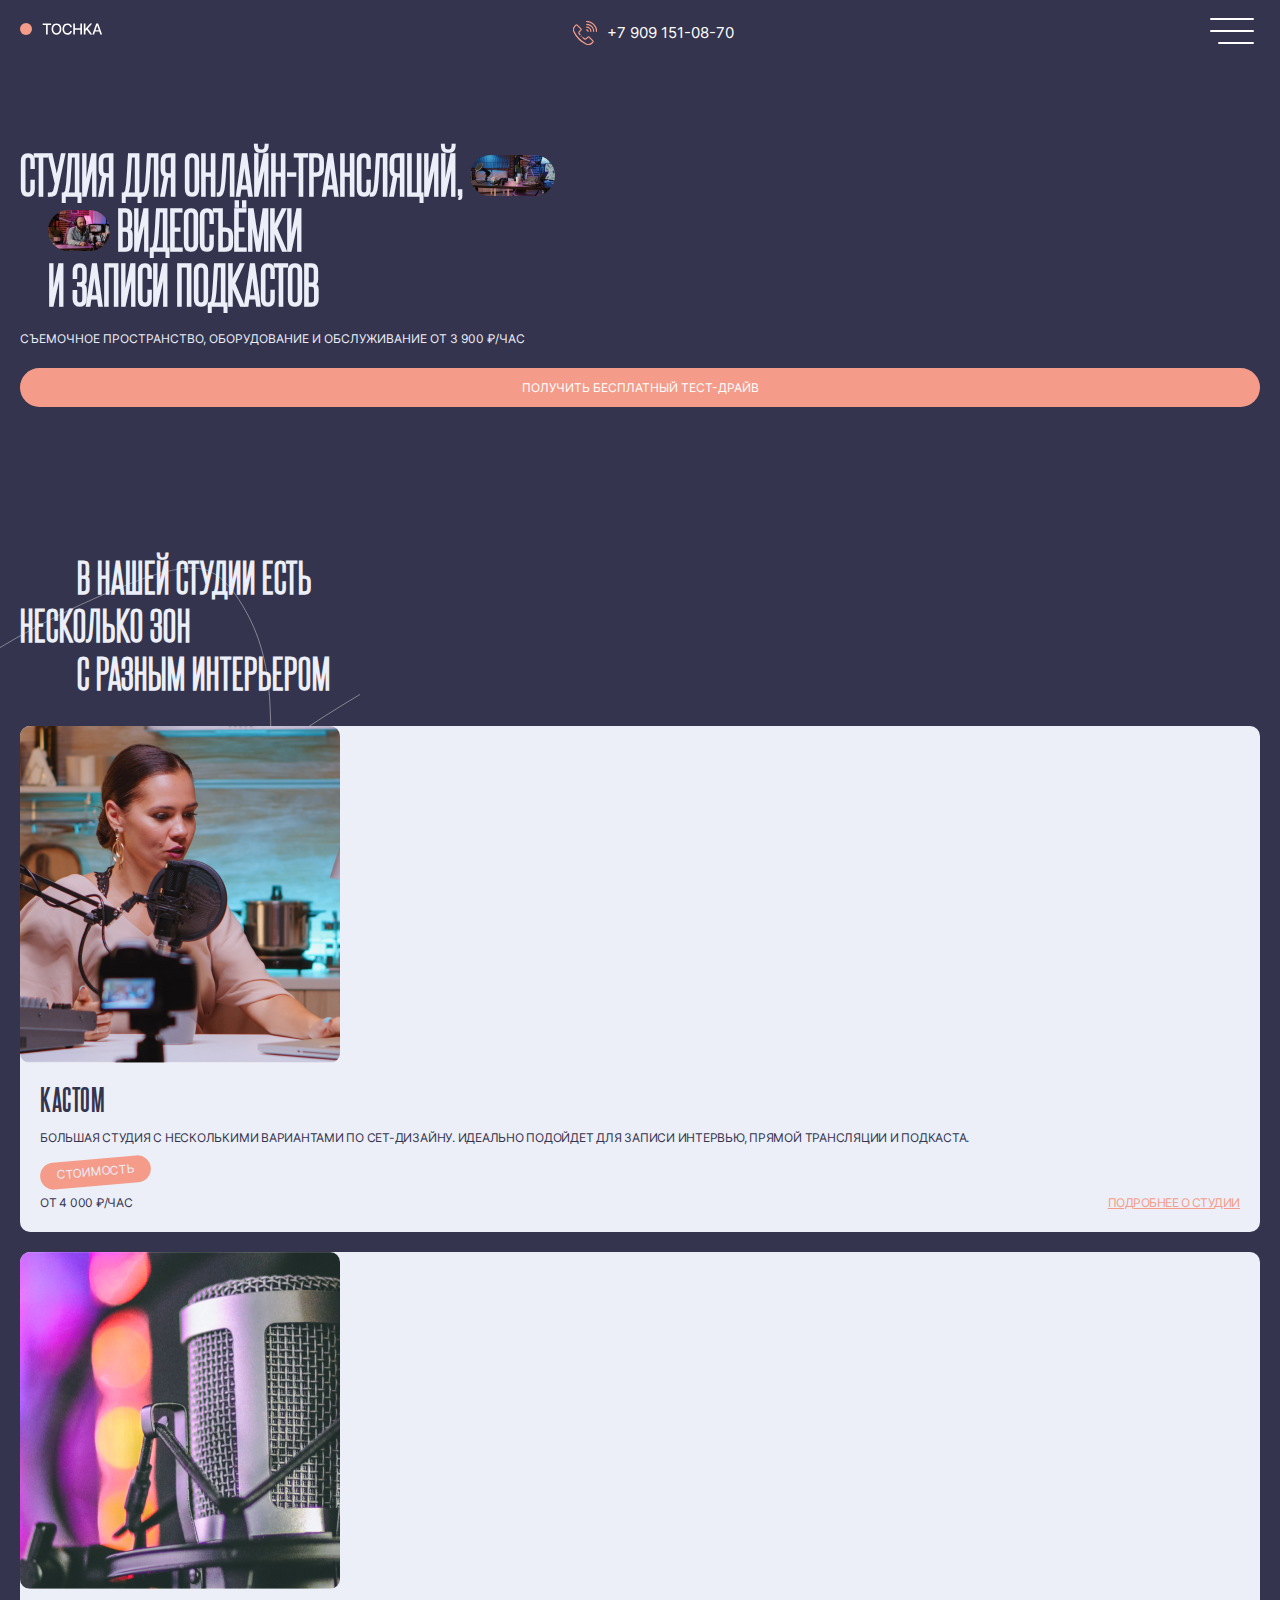
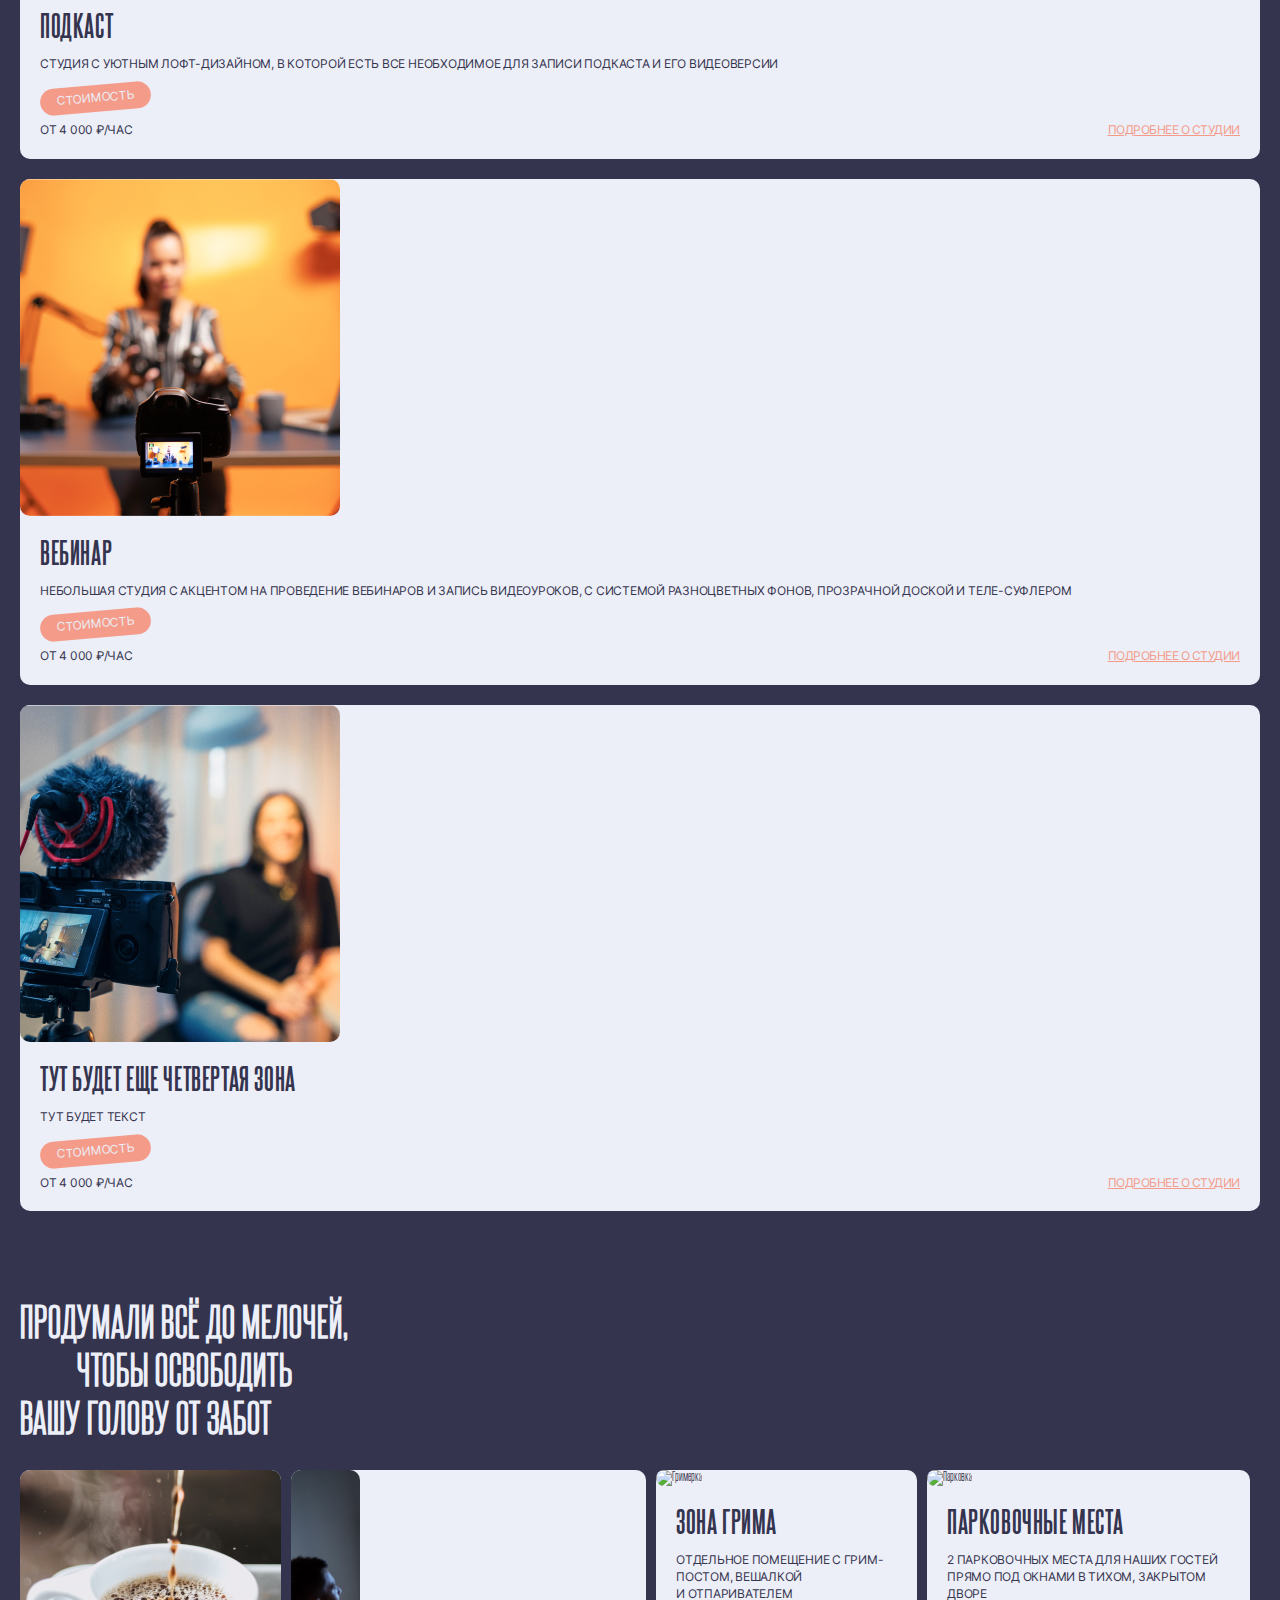
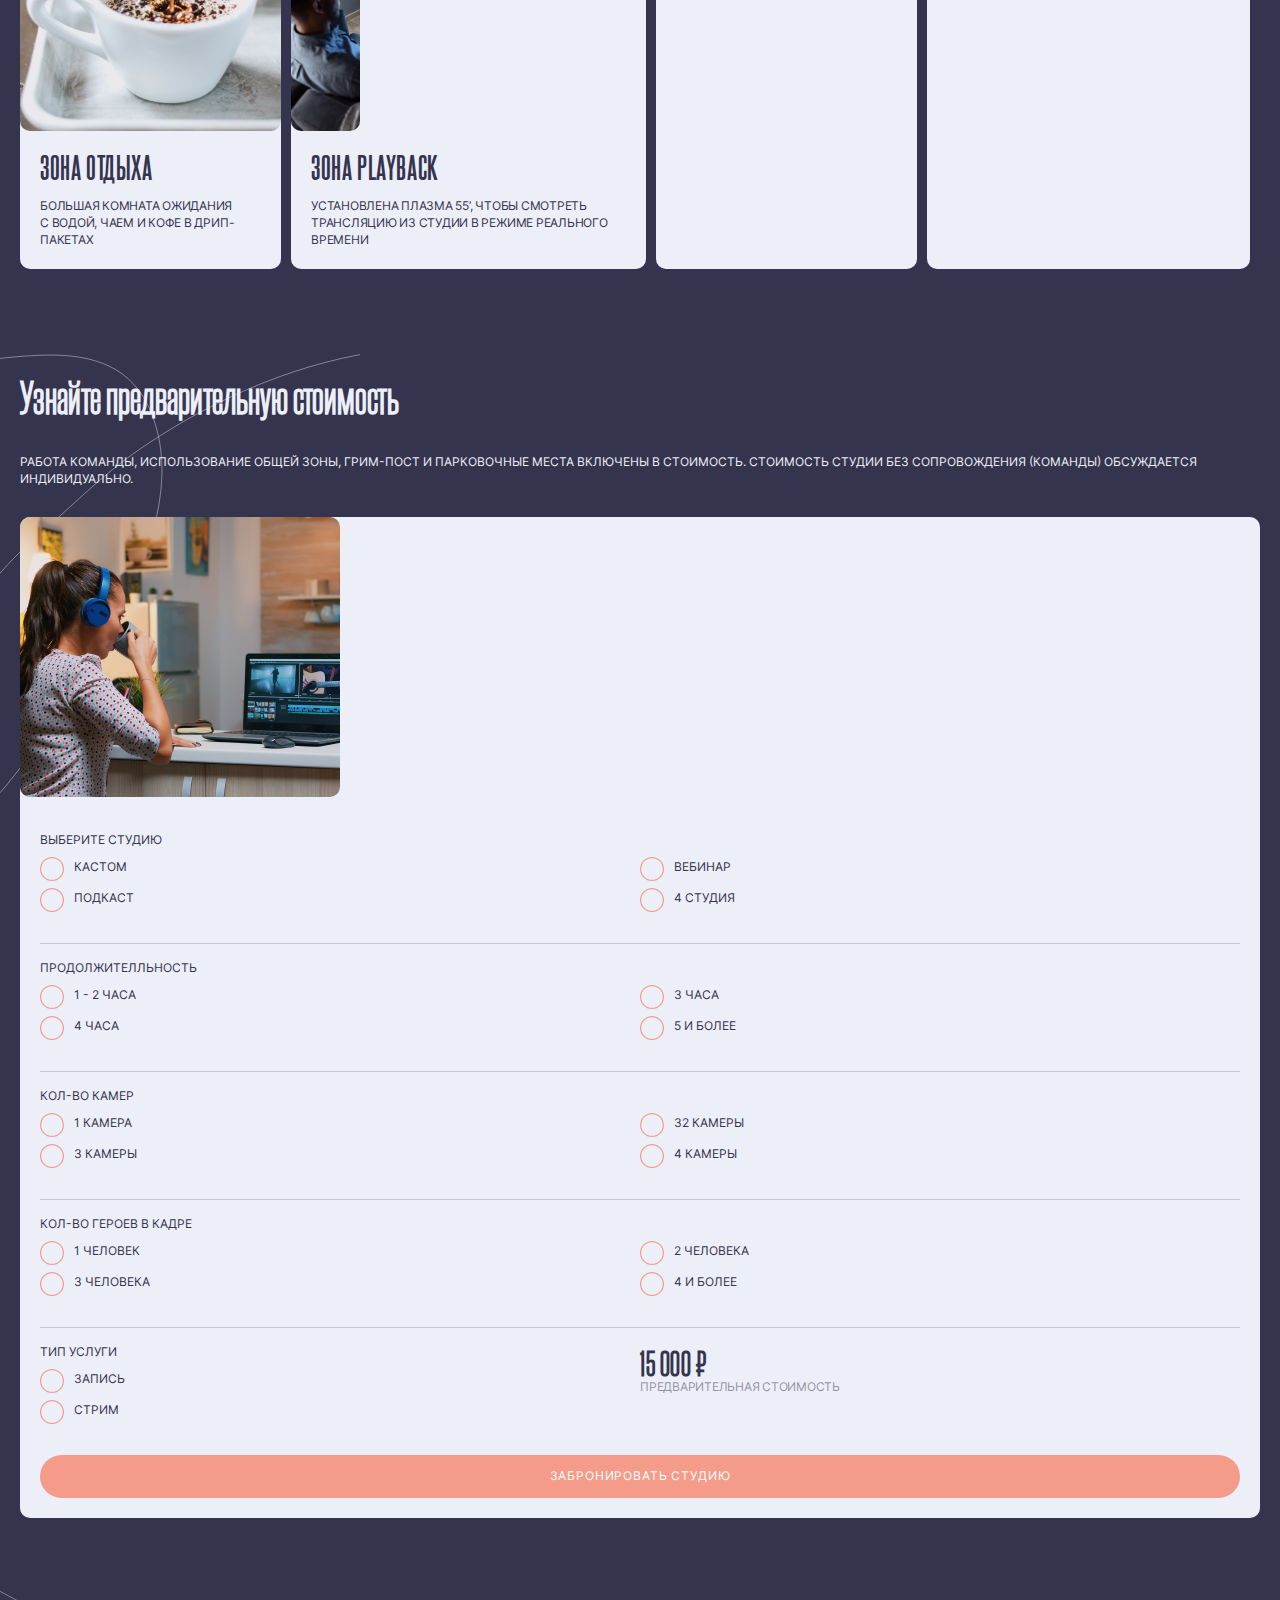
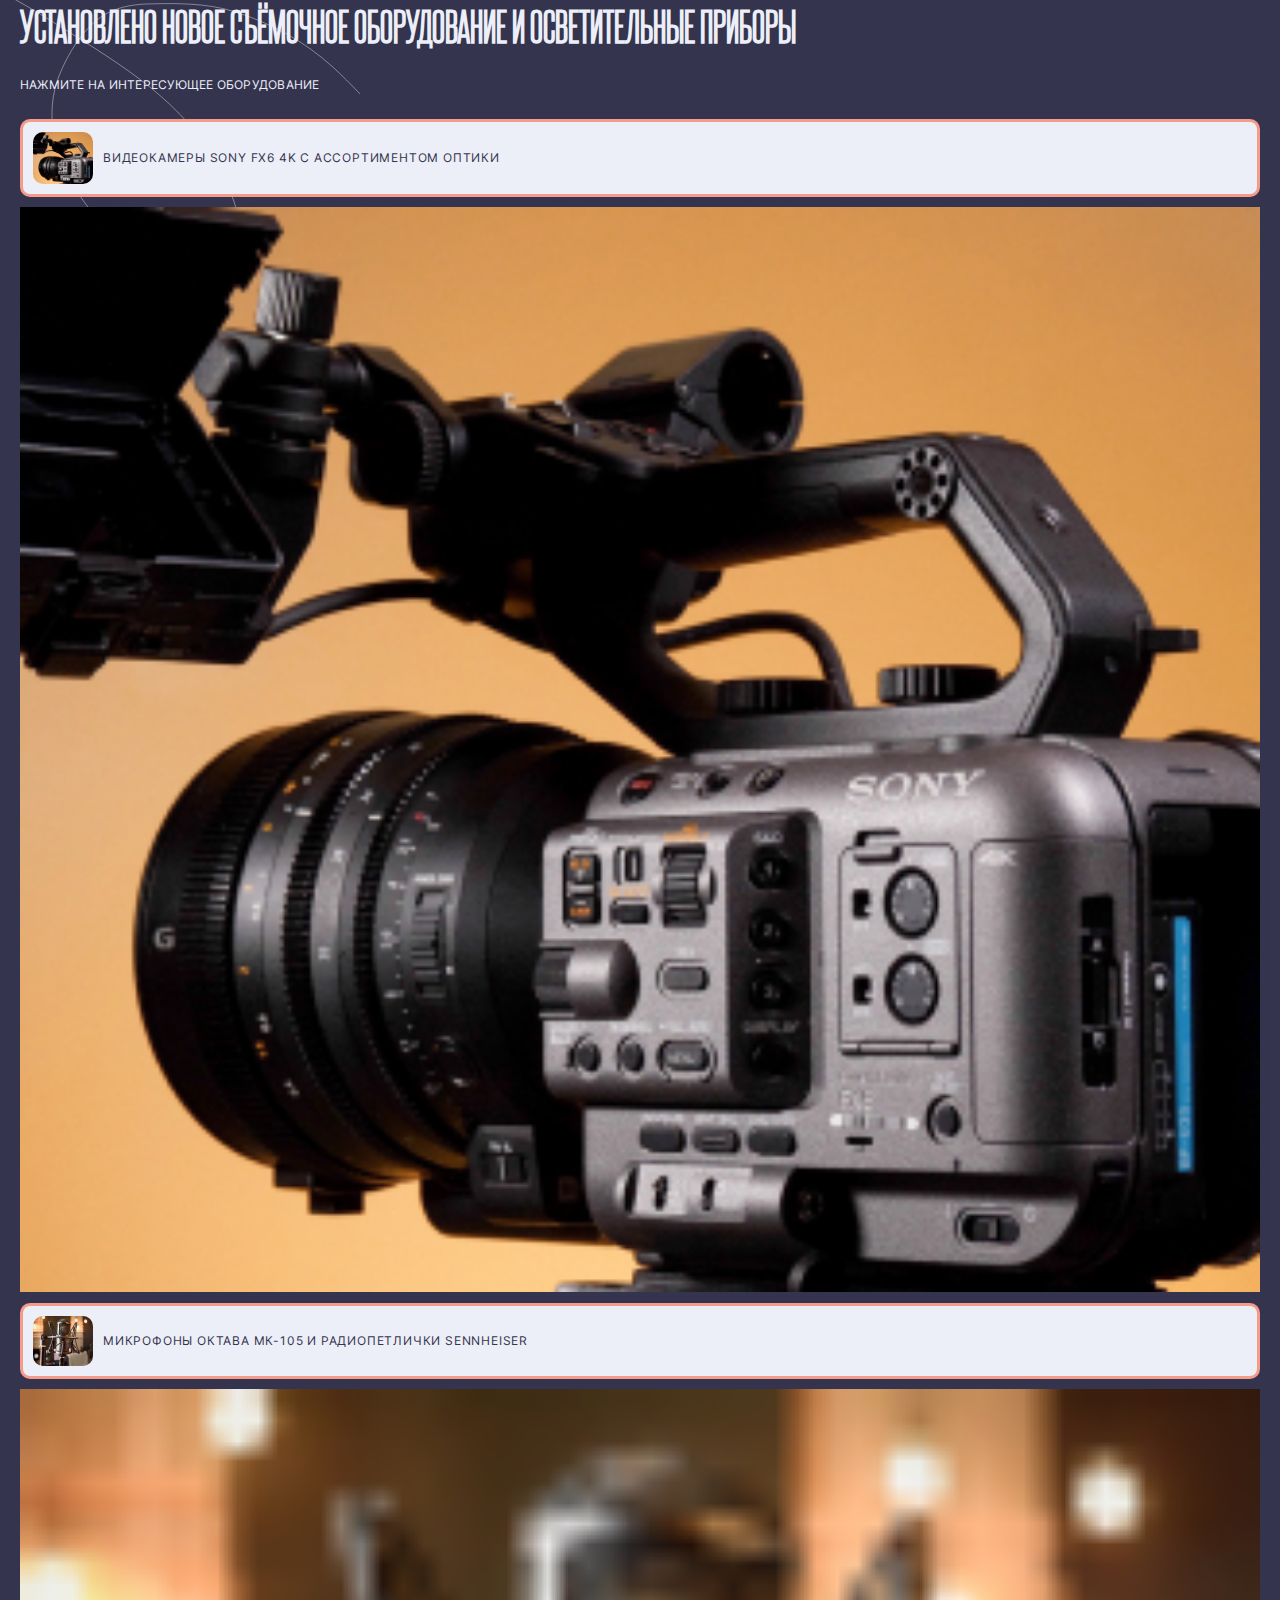
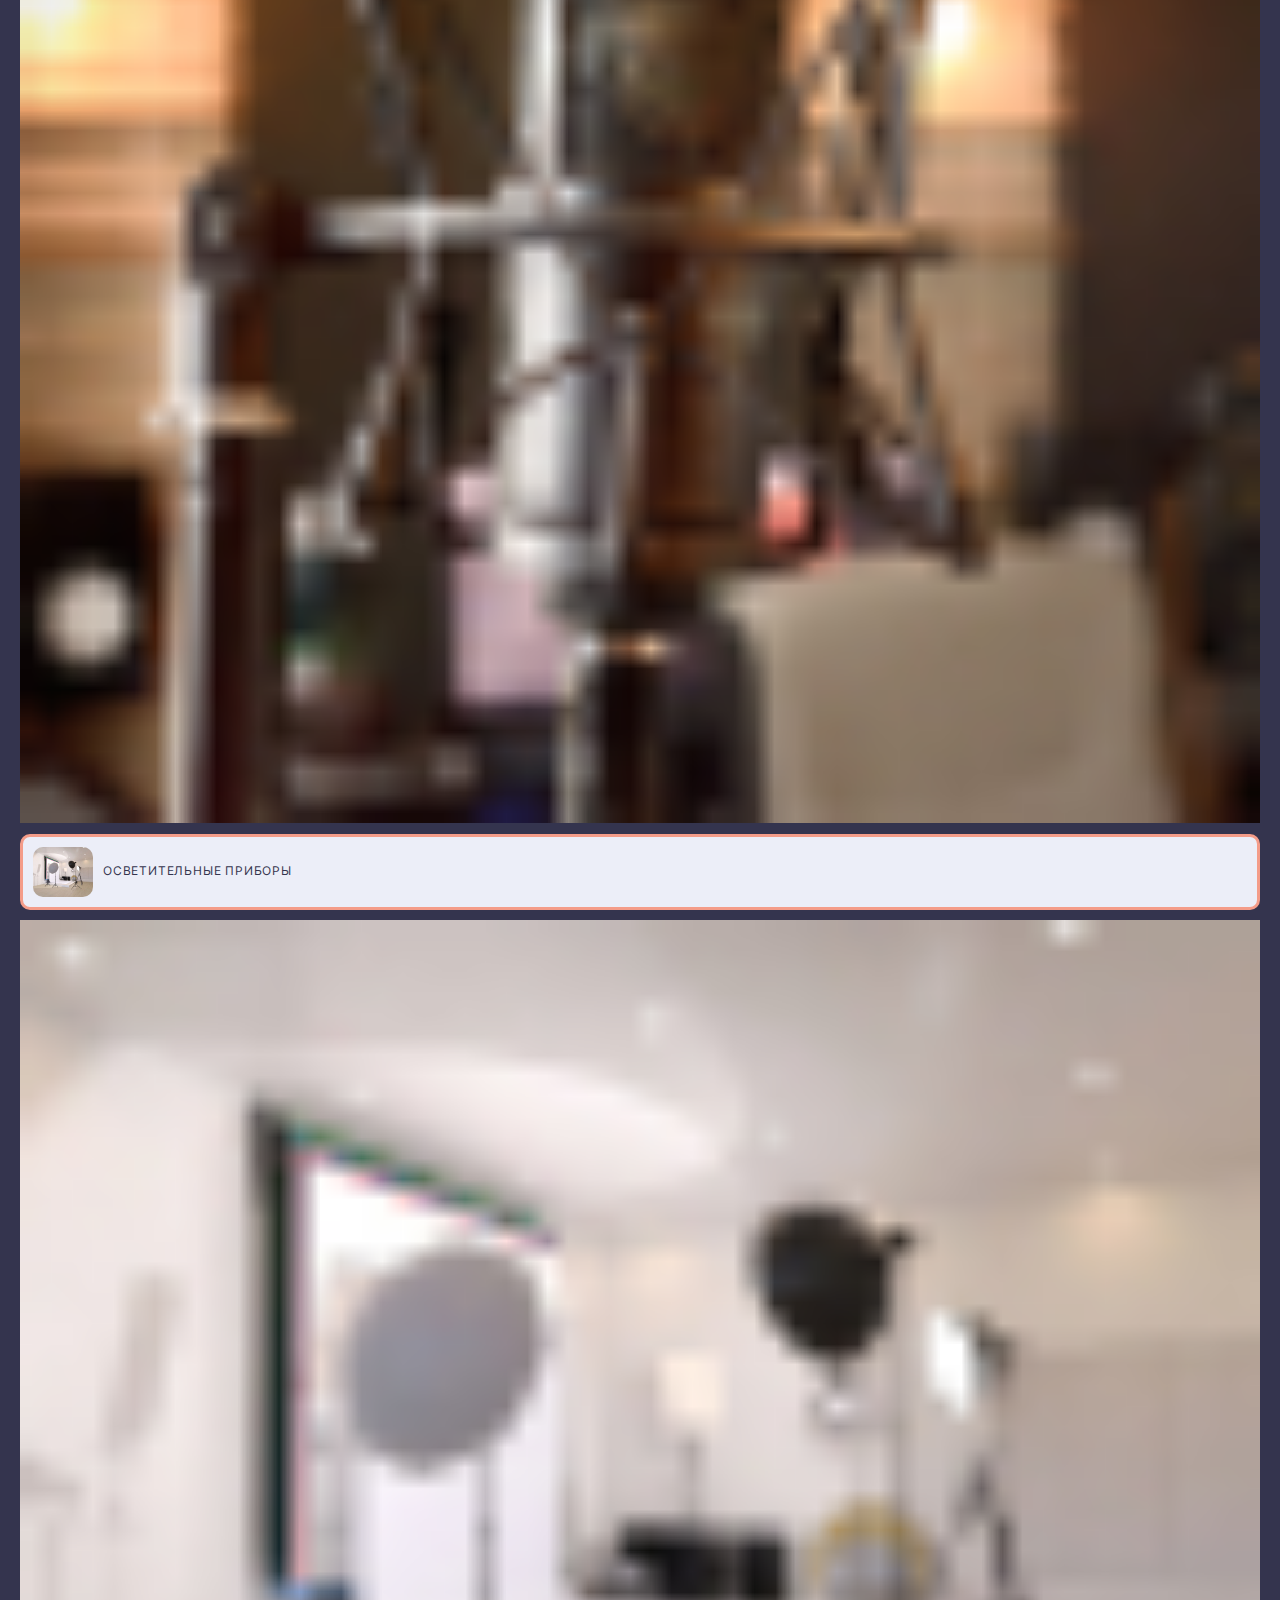
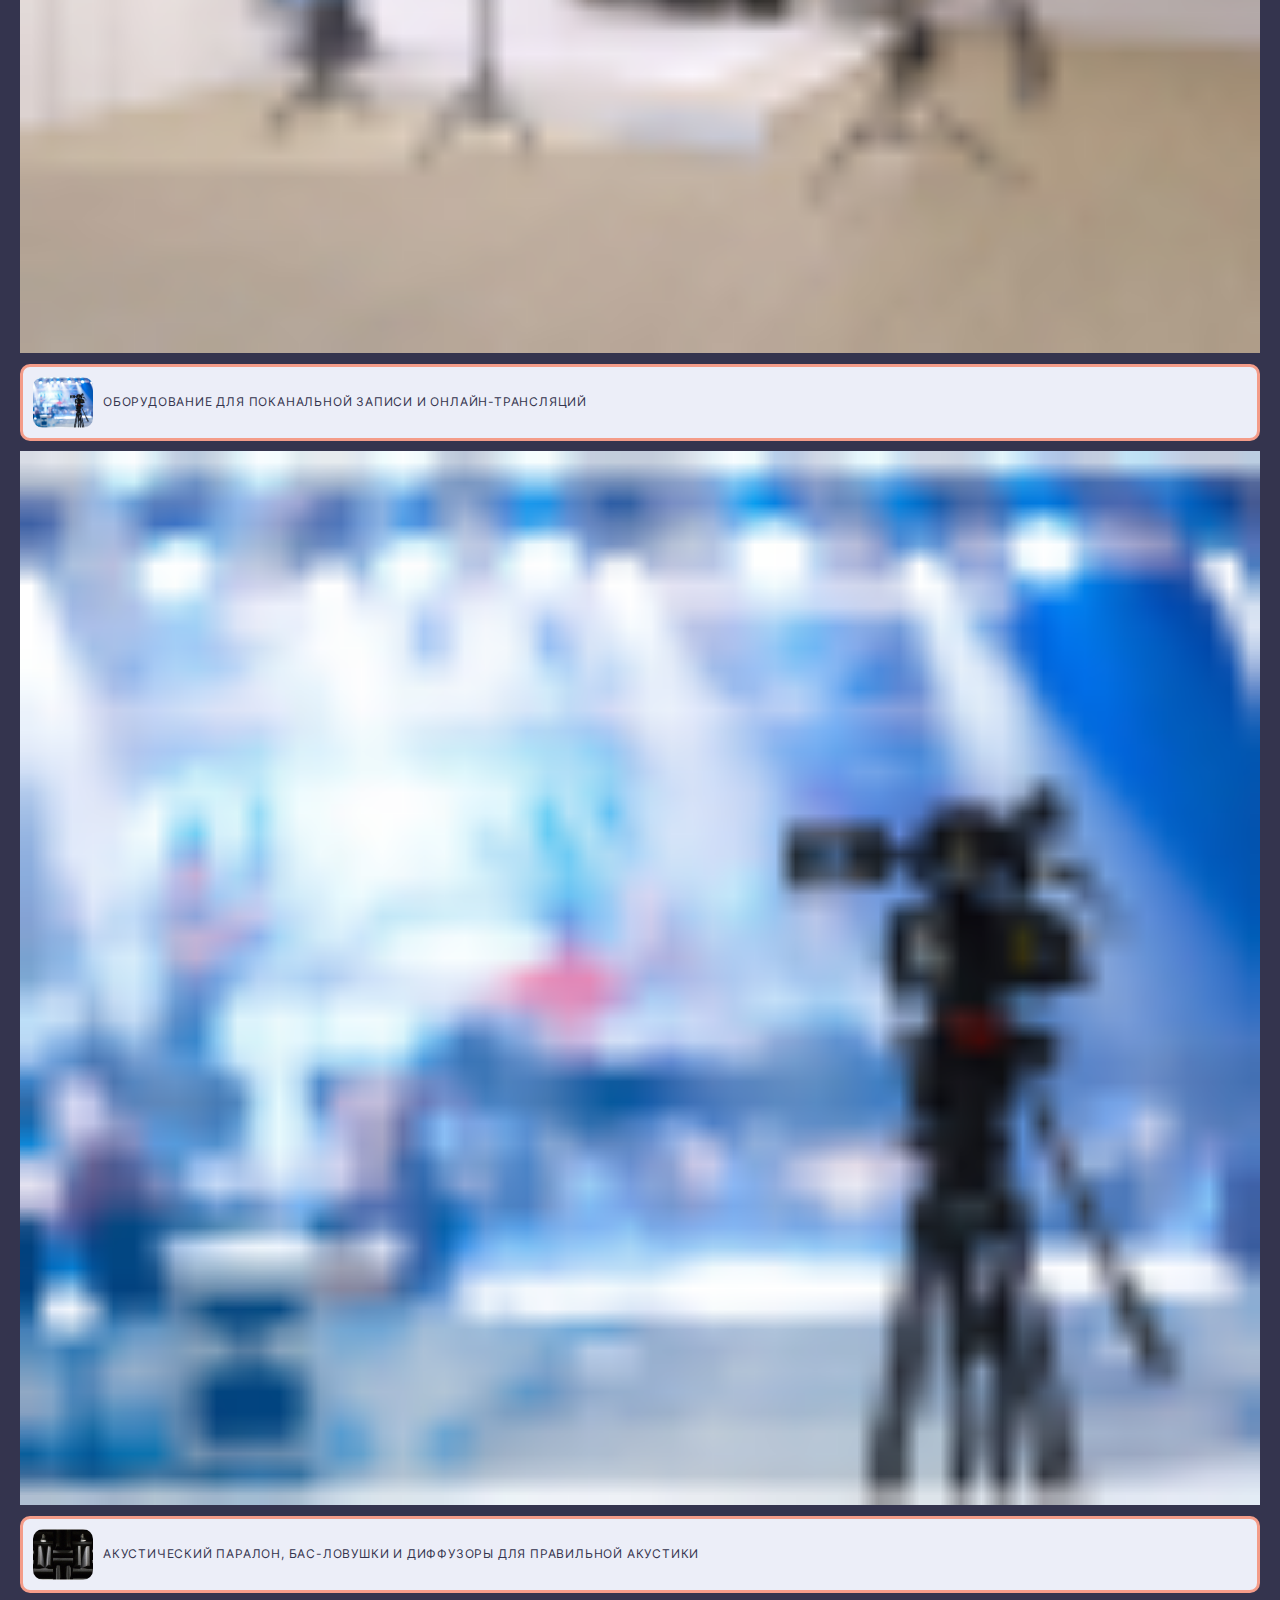
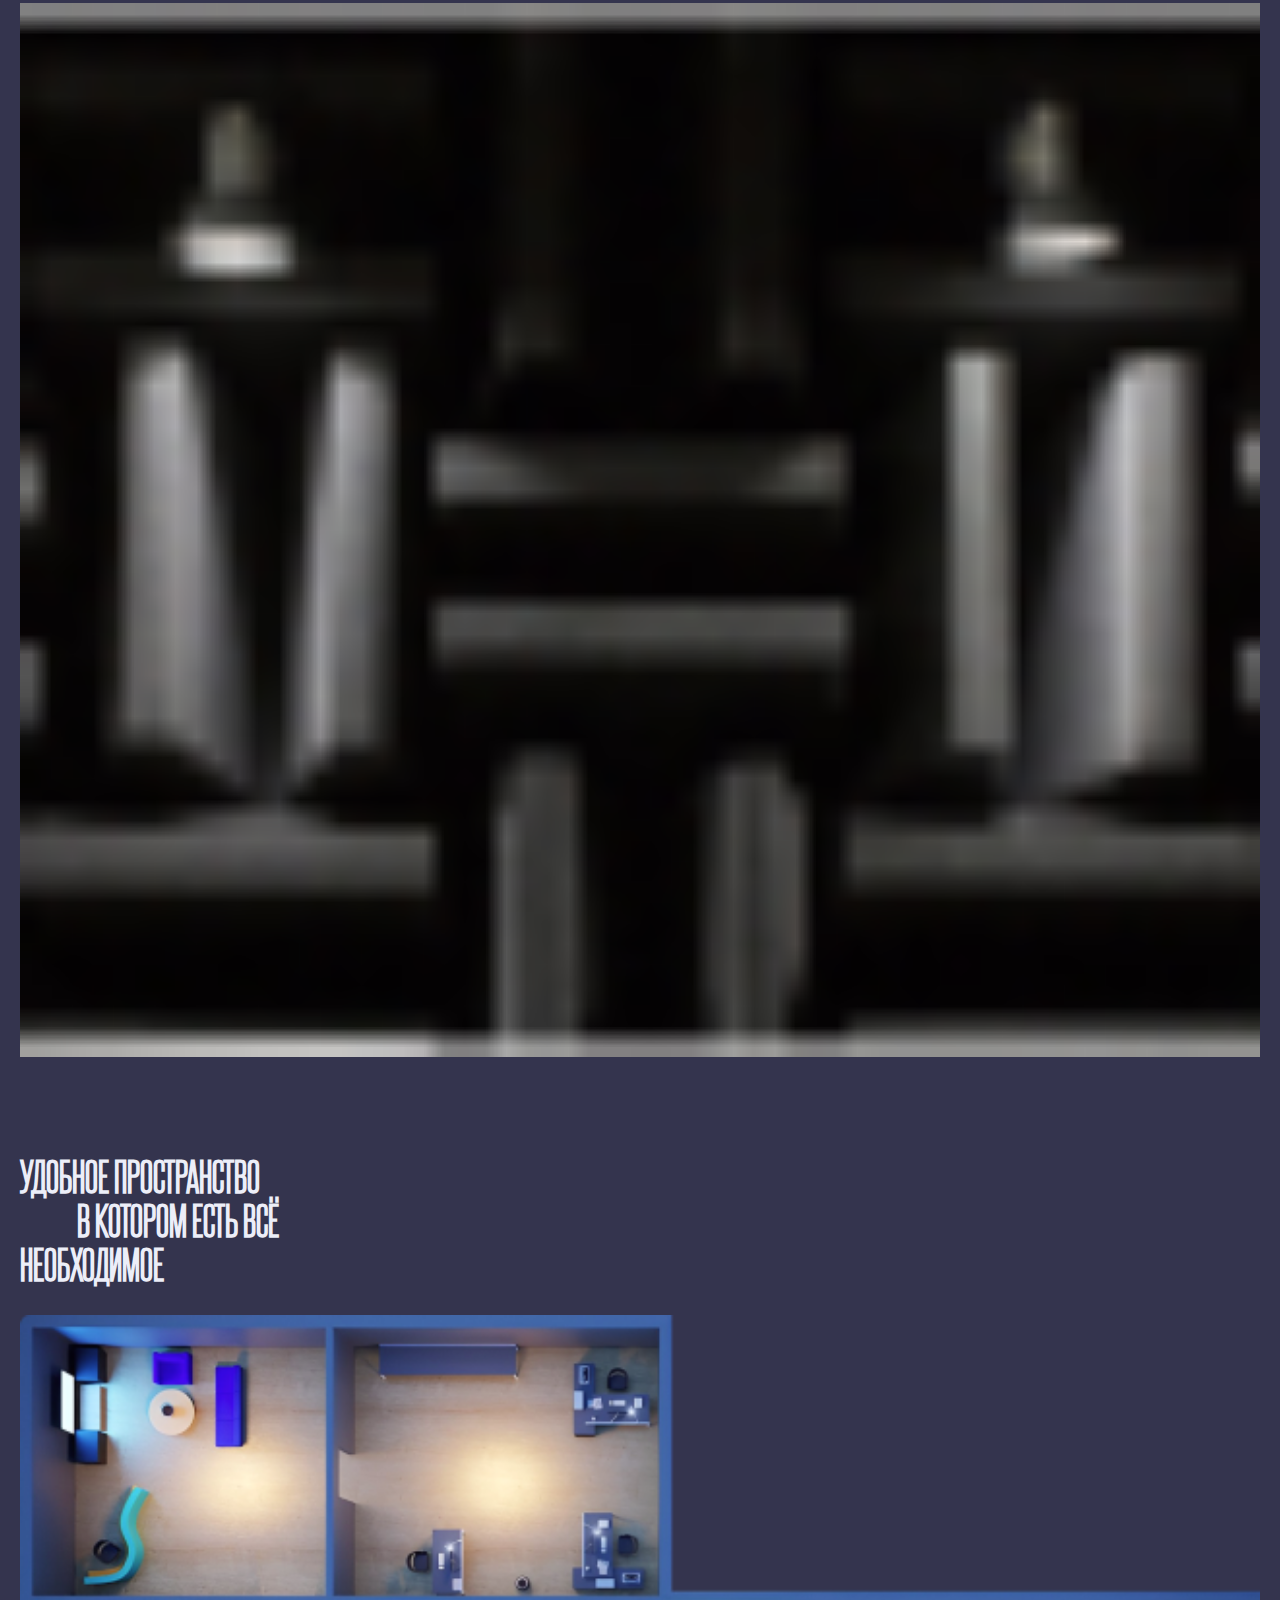
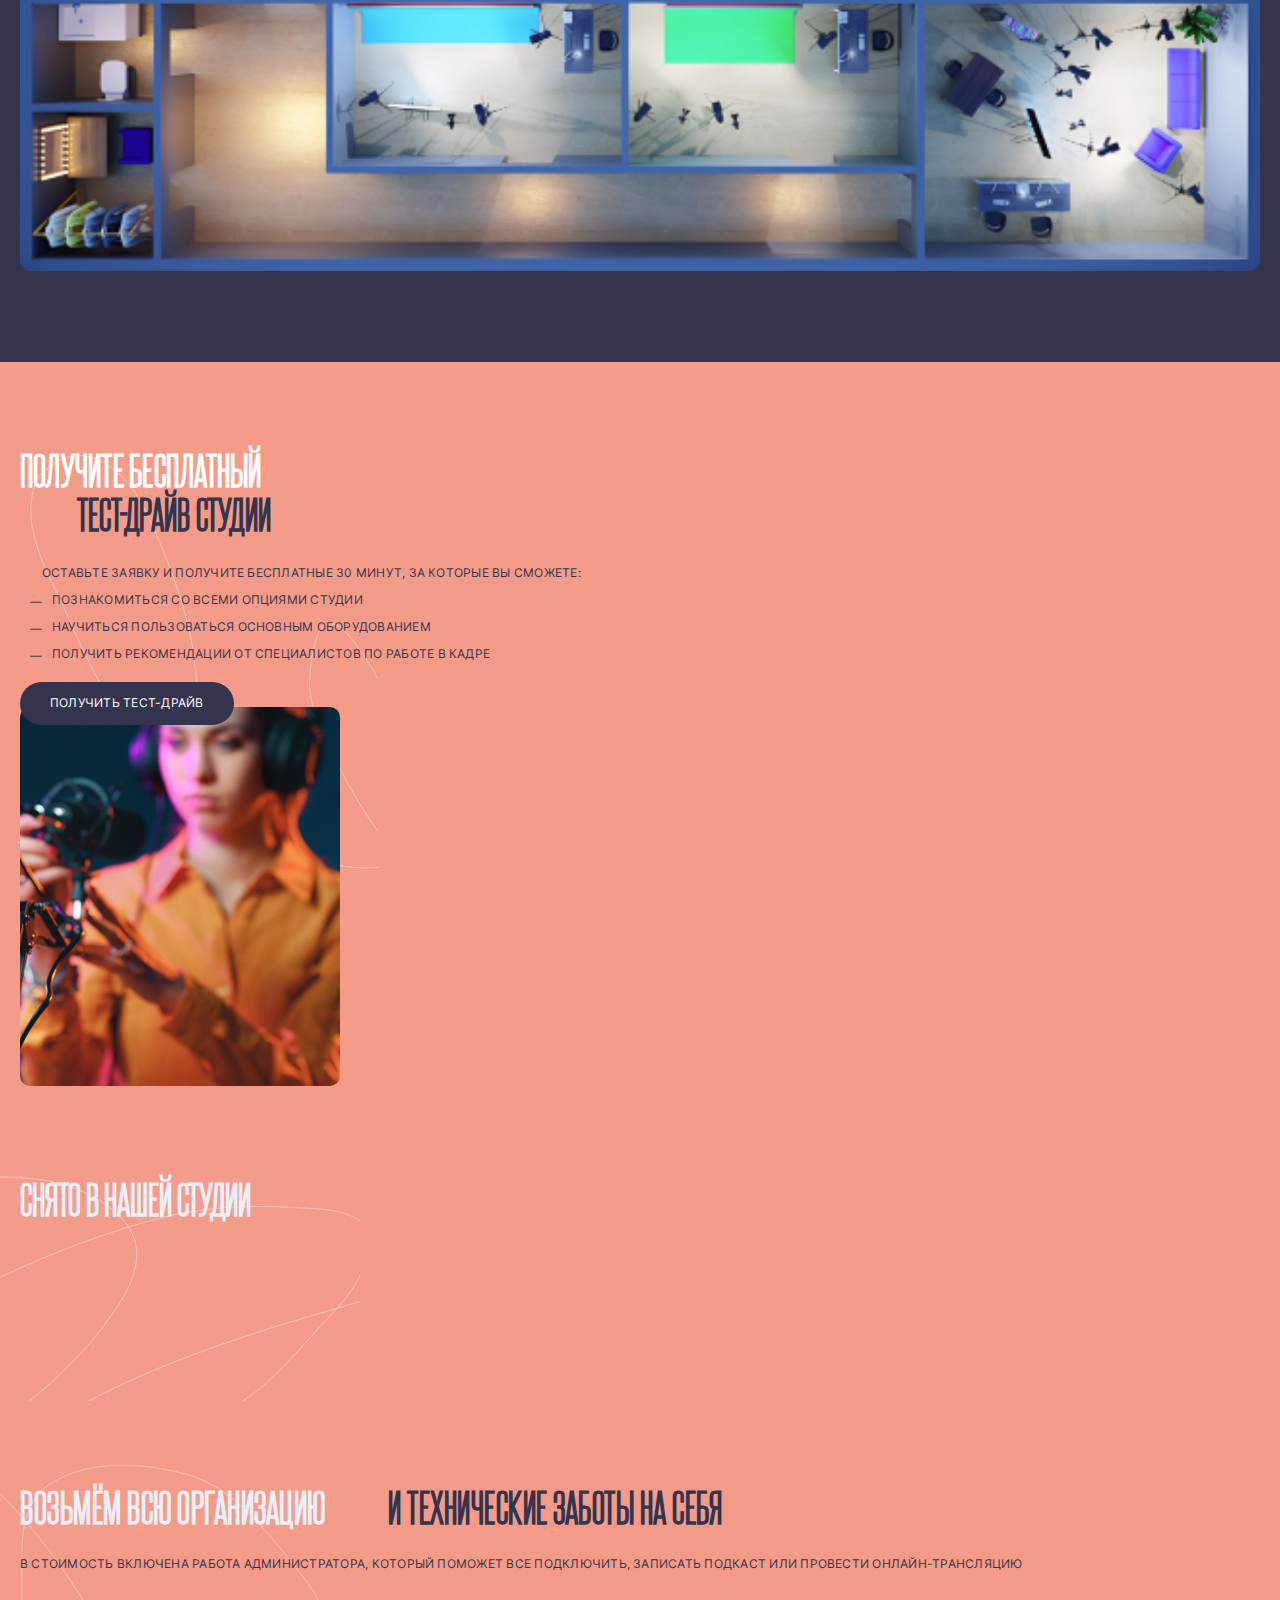
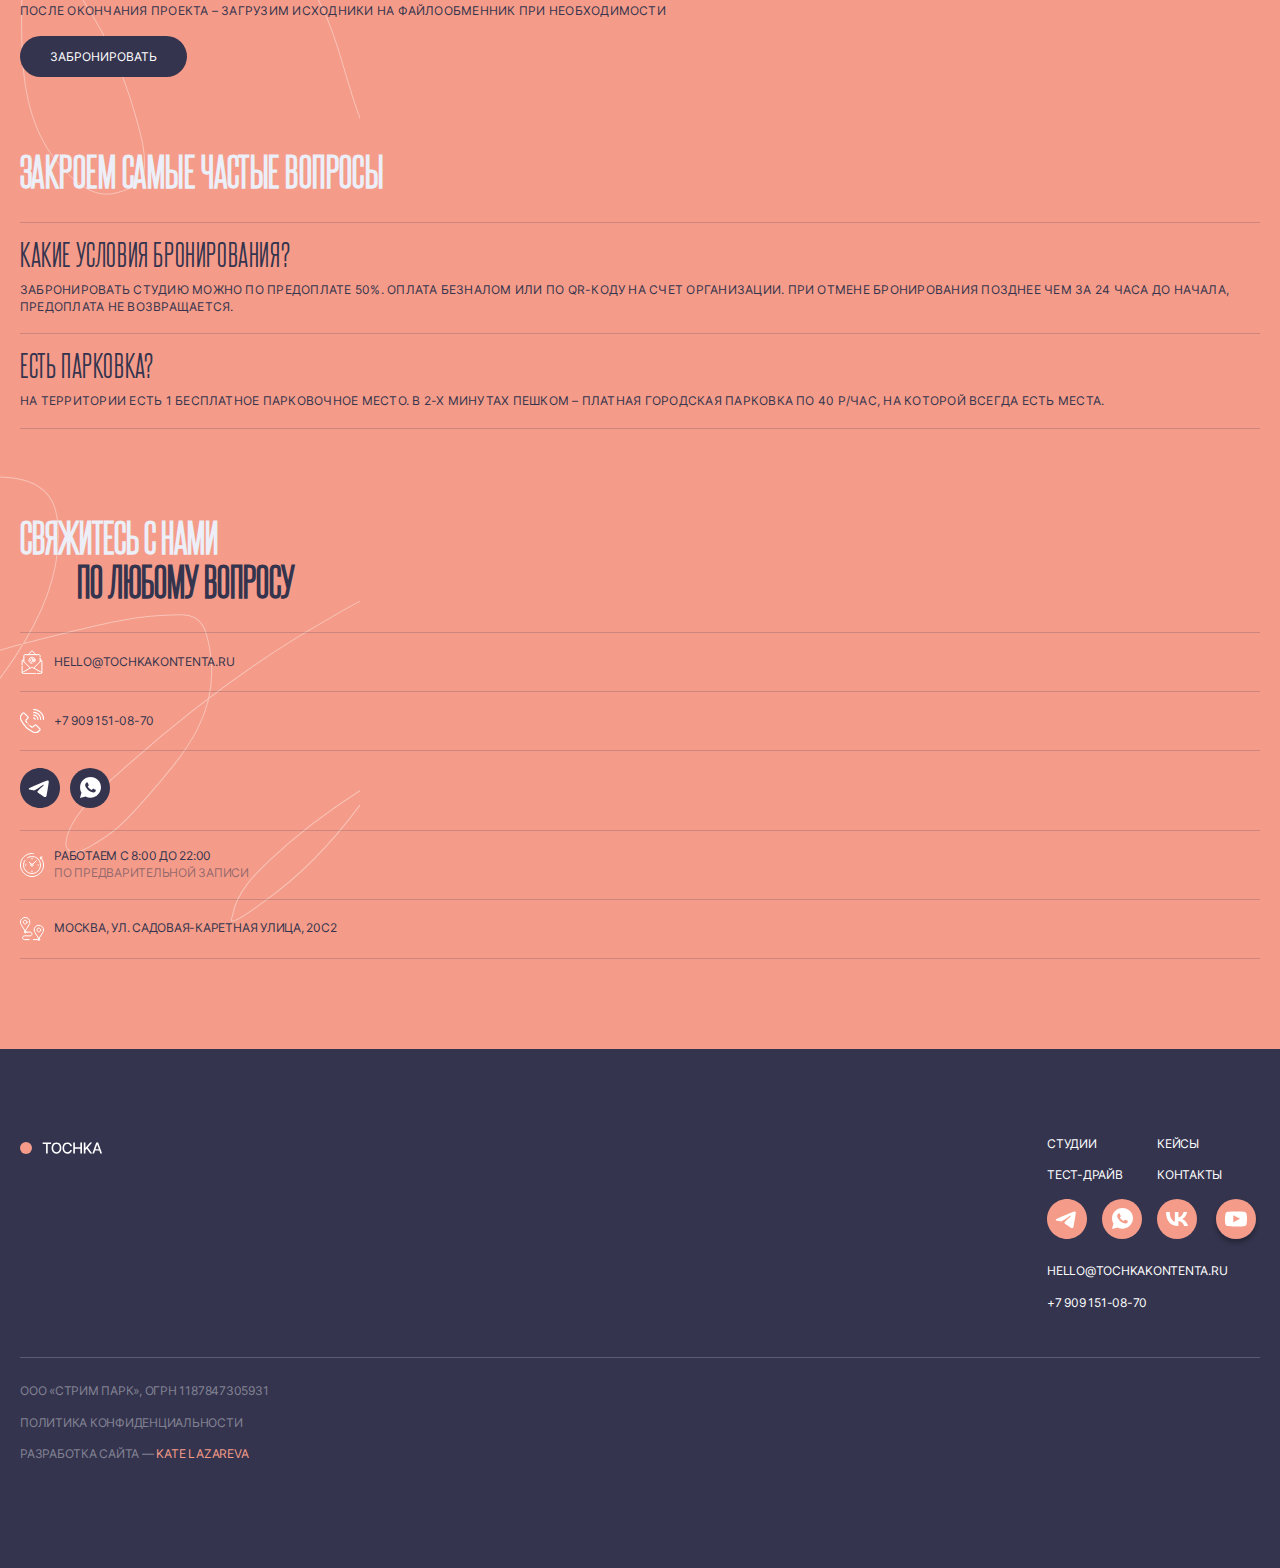
==== commit 388cc139: "исправлены ошибки" ====
--- a/index.html
+++ b/index.html
@@ -3,6 +3,7 @@
 <head>
     <meta charset="UTF-8">
     <meta name="viewport" content="width=device-width, initial-scale=1.0">
+    <link rel="stylesheet" href="styles/normalize.css">
     <link rel="stylesheet" href="styles/styles.css  ">
     <title>TOCHKA</title>
 </head>
@@ -184,7 +185,7 @@
                             <ul class="form__list">
                                 <li>
                                     <input type="radio" name="cam" id="radio-9">
-                                    <label for="radio-10">1 камера</label>
+                                    <label for="radio-9">1 камера</label>
                                 </li>
                                 <li>
                                     <input type="radio" name="cam" id="radio-10">
--- a/styles/styles.css
+++ b/styles/styles.css
@@ -1,37 +1,3 @@
-* 
-{
-  margin: 0;
-  padding: 0;
-}
-div{
-    margin: 0;
-    padding: 0;
-}
-h1,h2 {
-    padding: 0;
-    margin: 0;
-    border: 0;
-}
-section {
-    padding: 0;
-    margin: 0;
-    border: 0;
-}
-
-ul {
-    list-style-type: none;
-}
-
-:root {
-    --peach: #F49C89;
-    --light-blue: #ECEEF8;
-    --dark: #34344E;
-    --white: #FFF;
-    --black: black;
-    --dark_light: rgba(52, 52, 78, 0.50);
-  }
-
-
 @font-face {
     font-family: "steelfish";
     src: url("/intro-to-layout-DOFONSON/fonts/SteelfishBk-Regular.woff2") format("woff2"),
@@ -57,34 +23,46 @@
         font-style: normal;
         font-display: swap;
 }
-    
+  
+
+
+ul {
+    list-style-type: none;
+}
+
+:root {
+    --second-main: #F49C89;
+    --main-text: #ECEEF8;
+    --main: #34344E;
+    --sub-text: #FFF;
+    --line-color: rgba(52, 52, 78, 0.50);
+  }  
 
 html, body{
-    font-size: 4px;
+    font-size: 62.5%;
 }
 
 body{
-    font-size: 3rem;
+    font-size: 1.2rem;
     font-family: steelfish, sans-serif;
-    color: var(--light-blue);
-    background-color: var(--dark);
+    color: var(--main-text);
+    background-color: var(--main);
 }
 
 
 .header_1{
-    background-color: var(--black);
     display: flex;
     flex-direction: row;
     justify-content: space-between;
     flex-wrap: nowrap;
     padding: 17px 20px 16px;
-    background-color: var(--dark);
+    background-color: var(--main);
 }
 
 
 .header_1__phone_link{
-    font-size: 3.75rem;
-    color: var(--white);
+    font-size: 1.5rem;
+    color: var(--sub-text);
     display: flex;
     align-items: center;
     text-decoration: none;
@@ -110,11 +88,11 @@
 
 .section_1{
     padding: 82px 0 145px;
-    background-color:  var(--dark); 
+    background-color:  var(--main); 
 }
 
 .section_1__main-p  {
-    font-size: 12.5rem;
+    font-size: 5rem;
     font-weight: 700;
     line-height: 110%;
     text-transform: uppercase;
@@ -139,13 +117,13 @@
 .section_1__block{
     text-align: center;
     padding: 13px 30px;
-    background-color: var(--peach);
+    background-color: var(--second-main);
     border-radius: 100px;
     line-height: 100%;
 }
 .section_1__button{
     width: 100%;
-    color: var(--white);
+    color: var(--sub-text);
     text-transform: uppercase;
     text-decoration: none;
     font-weight: 500;
@@ -158,13 +136,14 @@
 }
 
 .section_2 h2{
-    font-size: 10rem;
+    font-size: 4rem;
     font-style: normal;
     line-height: 120%; /* 44px */
     text-transform: uppercase;
     margin-bottom: 30px;
     letter-spacing: 1px;
     position: relative;
+    font-weight: bold;
 }
 
 .section_2__span-1{
@@ -178,8 +157,8 @@
 
 .list__item{
     display: block;
-    background-color:var(--light-blue);
-    color: var(--dark);
+    background-color:var(--main-text);
+    color: var(--main);
     margin-bottom: 20px;
     border-radius: 10px;
 }
@@ -195,7 +174,7 @@
 
 .list__item__main h3{
     font-family: 'steelfish-bold';
-    font-size: 7.5rem;
+    font-size: 3rem;
     font-weight: 500;
     line-height: 110%; /* 33px */
     letter-spacing: 0.6px;
@@ -207,12 +186,12 @@
     transform: rotate(-5deg);
     padding: 5px 5px;
     border-radius: 100px;
-    background: var(--peach, #F49C89);
+    background: var(--second-main, #F49C89);
     display: flex;
     justify-content: center;
     align-items: center;
     line-height: 100%;
-    color: var(--light-blue);
+    color: var(--main-text);
     max-width: 101px;
     margin-top: 12px;
     margin-bottom: 10px;
@@ -236,7 +215,7 @@
 }
 
 .list__item__bottom a {
-    color: var(--peach);
+    color: var(--second-main);
     font-family: inter, sans-serif;
     text-transform: uppercase;
     line-height: 140%; /* 16.8px */
@@ -249,7 +228,7 @@
 }
 
 .section_3 h2{
-    font-size: 9.5rem;
+    font-size: 4rem;
     font-style: normal;
     font-weight: 600;
     line-height: 120%; /* 44px */
@@ -281,7 +260,7 @@
 }
 
 .section_4 h2{
-    font-size: 10rem;
+    font-size: 4rem;
     font-style: normal;
     font-weight: 700;
     line-height: 110%; 
@@ -298,8 +277,8 @@
 }
 
 .form{
-    background-color: var(--light-blue);
-    color: var(--dark);
+    background-color: var(--main-text);
+    color: var(--main);
     border-radius: 10px;
 }
 
@@ -336,7 +315,6 @@
 }
 
 .form__list li label{
-    font-size: 3rem;
     text-transform: uppercase;
     margin-bottom: 19px;
     position: relative;
@@ -381,7 +359,7 @@
 
 .last-list-cost span {
     font-family: Steelfish;
-    font-size: 7.5rem;
+    font-size: 3rem;
     font-style: normal;
     font-weight: 600;
     line-height: 110%; /* 33px */
@@ -403,7 +381,7 @@
     display: flex;
     justify-content: center;
     text-decoration: none;
-    background-color: var(--peach);
+    background-color: var(--second-main);
     padding: 13px 30px;
     color: white;
     border-radius: 100px;
@@ -424,10 +402,9 @@
     cursor: pointer;
     display: flex;
     padding: 10px;
-    background-color: var(--light-blue);
-    color: var(--dark);
+    background-color: var(--main-text);
+    color: var(--main);
     align-items: center;
-    font-size: 12px;
     font-style: normal;
     font-weight: normal;
     line-height: 140%; /* 16.8px */
@@ -435,7 +412,7 @@
     text-transform: uppercase;
     font-family: inter, sans-serif;
     border-radius: 10px;
-    border: 3px solid var(--peach);
+    border: 3px solid var(--second-main);
     margin-bottom: 10px;
 }
 .details_active{
@@ -450,7 +427,7 @@
 
 
 .section_5 h2 {
-    font-size: 10rem;
+    font-size: 4rem;
     font-style: normal;
     font-weight: 700;
     line-height: 110%; /* 44px */
@@ -470,7 +447,7 @@
 
 .section_6 h2{
     margin-top: 85px;
-    font-size: 10rem;
+    font-size: 4rem;
     font-style: normal;
     font-weight: 700;
     line-height: 110%; /* 44px */
@@ -488,7 +465,7 @@
 }
 
 .second-main-part{
-    background-color: var(--peach);
+    background-color: var(--second-main);
 }
 
 .section_7 {
@@ -496,8 +473,8 @@
     padding-bottom: 85px;
     background: url('/img/Vector\ 13.svg') no-repeat;
     background-position: 18px 49px;
-    background-color: var(--peach);
-    color: var(--dark);
+    background-color: var(--second-main);
+    color: var(--main);
     font-style: normal;
     font-weight: 400;
     line-height: 140%; /* 16.8px */
@@ -507,8 +484,8 @@
 }
 
 .section_7 h2{
-    color: var(--white);
-    font-size: 10rem;
+    color: var(--sub-text);
+    font-size: 4rem;
     font-style: normal;
     font-weight: 700;
     line-height: 110%; /* 44px */
@@ -518,7 +495,7 @@
 }
 
 .section_7 h2 span{
-    color: var(--dark);
+    color: var(--main);
     margin-left: 57px;
 }
 
@@ -546,8 +523,8 @@
     justify-content: center;
     padding: 13px 30px;
     position: absolute;
-    color: var(--white);
-    background-color: var(--dark);
+    color: var(--sub-text);
+    background-color: var(--main);
     text-decoration: none;
     border-radius: 100px;
     z-index: 999;
@@ -560,11 +537,11 @@
 
 .section_8{
     background: url('/img/Vector\ 14.svg') 0 0 no-repeat;
-    background-color: var(--peach);
+    background-color: var(--second-main);
 }
 
 .section_8 h2 {
-    font-size: 10rem;
+    font-size: 4rem;
     font-style: normal;
     font-weight: 700;
     line-height: 110%; /* 44px */
@@ -594,7 +571,7 @@
 }
 
 .section_9-top h2{
-    font-size: 10rem;
+    font-size: 4rem;
     letter-spacing: 0.5px;
     text-transform: uppercase;
     font-weight: bold;
@@ -603,7 +580,7 @@
 
 .section_9-top h2 span {
     margin-left: 57px;
-    color: var(--dark);
+    color: var(--main);
 }
 
 .section_9-top p {
@@ -614,7 +591,7 @@
     line-height: 140%; /* 16.8px */
     letter-spacing: 0.24px;
     text-transform: uppercase;
-    color: var(--dark);
+    color: var(--main);
     margin-bottom: 30px;
 }
 
@@ -625,8 +602,8 @@
 
 .section_9-top a {
     border-radius: 100px;
-    background: var(--dark);
-    color: var(--white);
+    background: var(--main);
+    color: var(--sub-text);
     padding: 13px 30px;
     text-transform: uppercase;
     text-decoration: none;
@@ -637,8 +614,8 @@
 }
 
 .section_9-main h2{
-    color: var(--light-blue);
-    font-size: 10rem;
+    color: var(--main-text);
+    font-size: 4rem;
     font-style: normal;
     font-weight: 700;
     line-height: 110%; /* 44px */
@@ -648,7 +625,7 @@
 }
 
 .section_9-main ul {
-    color: var(--dark);
+    color: var(--main);
     border-bottom: 1px solid rgba(52, 52, 78, 0.20);
 }
 .section_9-main li{
@@ -658,7 +635,7 @@
 }
 
 .section_9-main li h3{
-    font-size: 7.5rem;
+    font-size: 3rem;
     font-style: normal;
     font-weight: 400;
     line-height: 110%; /* 33px */
@@ -684,8 +661,8 @@
 }
 
 .section_10 h2 {
-    color: var(--light-blue);
-    font-size: 10rem;
+    color: var(--main-text);
+    font-size: 4rem;
     font-weight: 700;
     line-height: 110%; /* 44px */
     text-transform: uppercase;
@@ -694,14 +671,13 @@
 
 .section_10 h2 span {
     margin-left: 57px;
-    color: var(--dark);
+    color: var(--main);
 }
 
 .contact-list{
-    color: var(--dark);
+    color: var(--main);
     margin-top: 25px;
     font-family: Inter;
-    font-size: 12px;
     font-style: normal;
     font-weight: 500;
     line-height: 140%; /* 16.8px */
@@ -719,11 +695,11 @@
 }
 
 .contact-list__item span{
-    color: var(--dark_light);
+    color: var(--line-color);
 }
 
 .contact-list__item a{
-    color: var(--dark);
+    color: var(--main);
     text-decoration: none;
 }
 
@@ -742,9 +718,8 @@
 
 .links__link{
     text-decoration: none;
-    color: var(--white);
+    color: var(--sub-text);
     font-family: Inter;
-    font-size: 3rem;
     font-style: normal;
     font-weight: 400;
     line-height: 140%; /* 16.8px */
@@ -754,9 +729,8 @@
 
 .links__link{
     text-decoration: none;
-    color: var(--white);
+    color: var(--sub-text);
     font-family: Inter;
-    font-size: 3rem;
     font-style: normal;
     font-weight: 400;
     line-height: 140%; /* 16.8px */
@@ -778,7 +752,6 @@
     font-variant-numeric: lining-nums proportional-nums;
     /* phone/main */
     font-family: Inter;
-    font-size: 3rem;
     font-style: normal;
     font-weight: 400;
     line-height: 140%; /* 16.8px */
@@ -791,5 +764,5 @@
 }
 .politics a {
     text-decoration: none;
-    color: var(--peach);
+    color: var(--second-main);
 }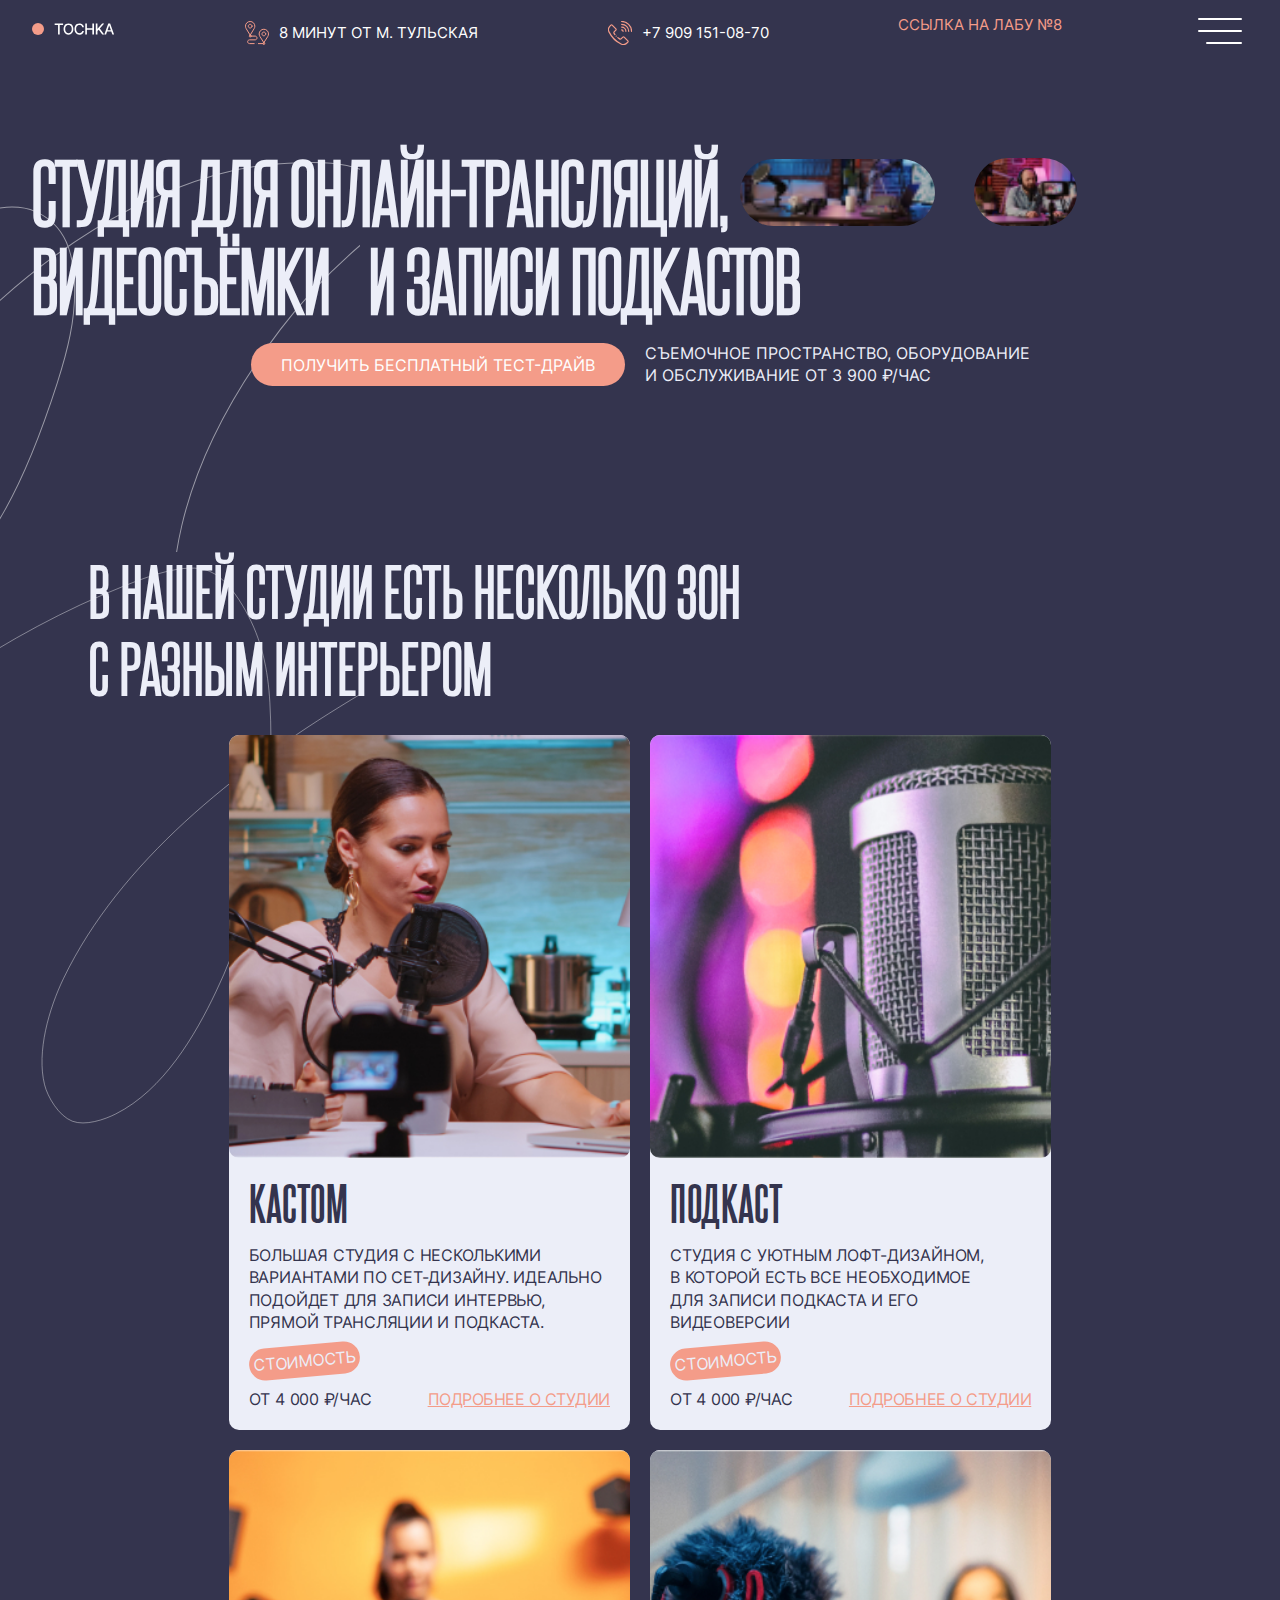
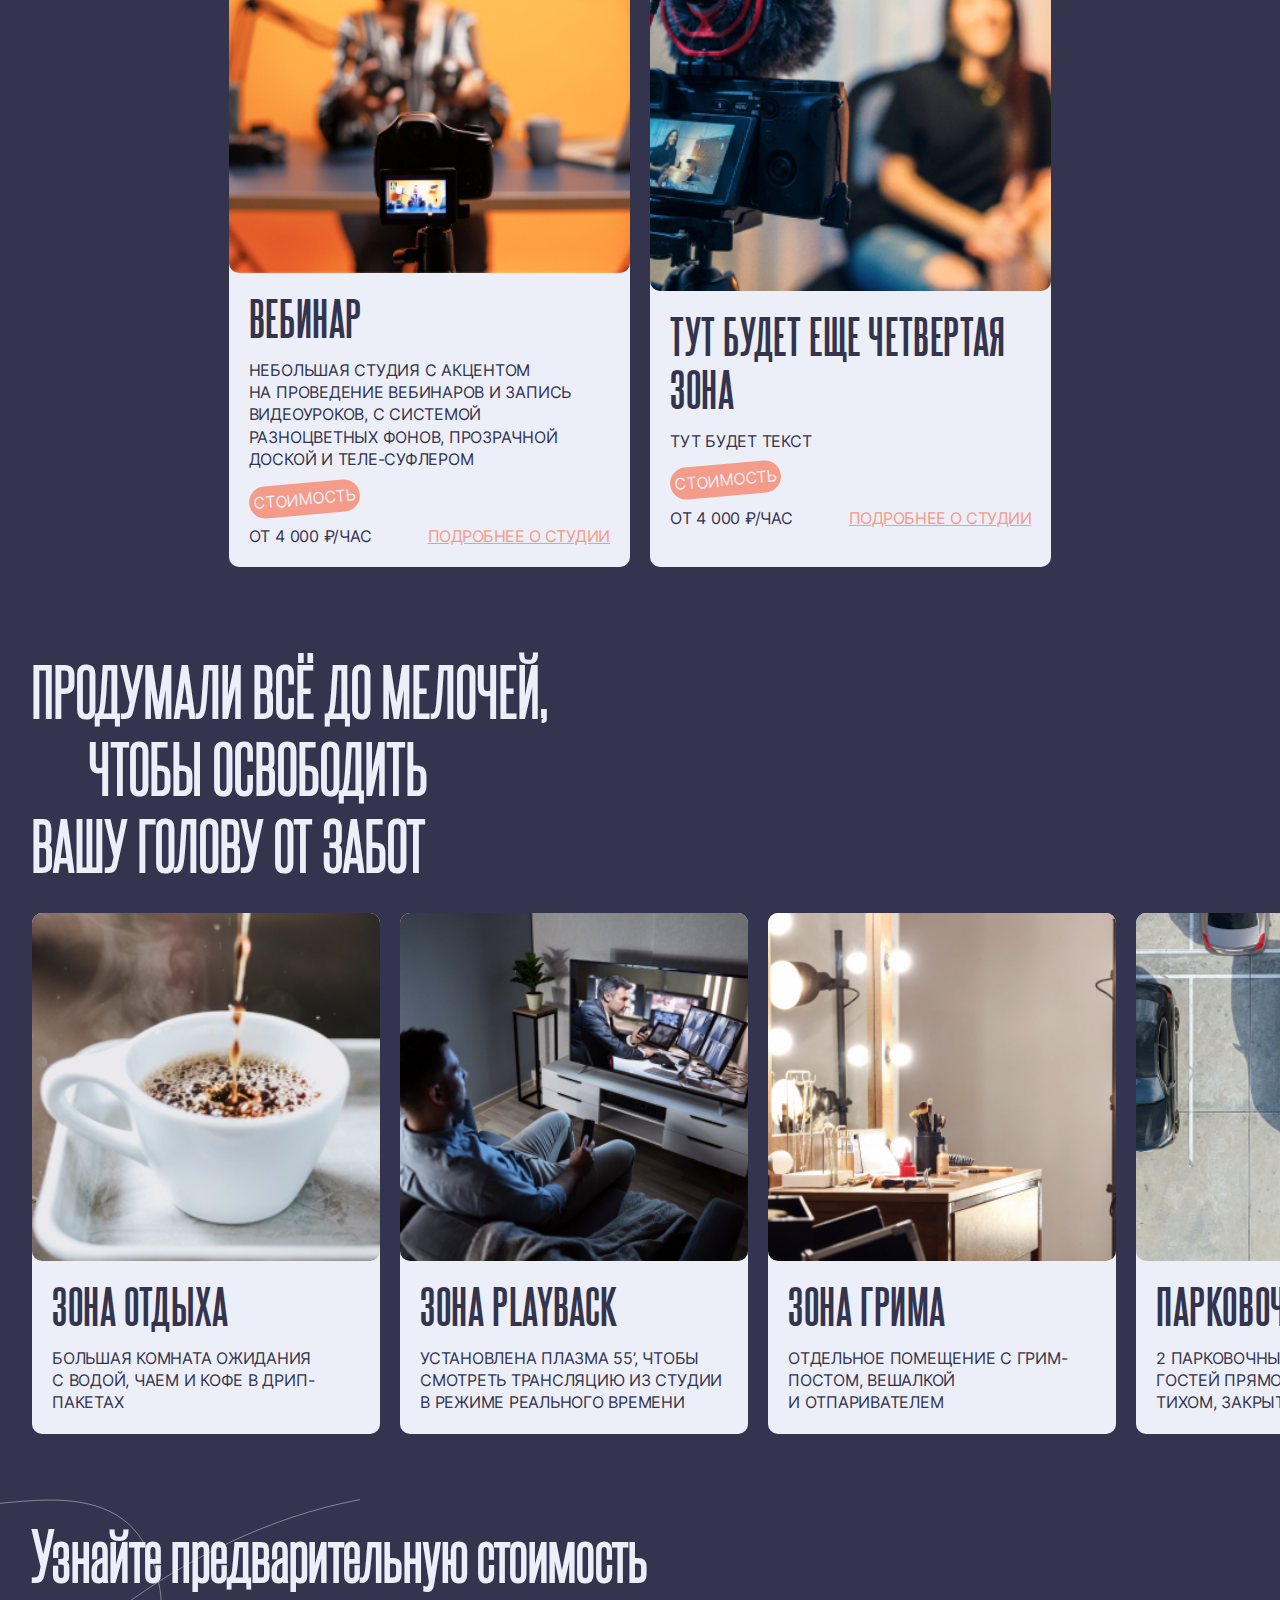
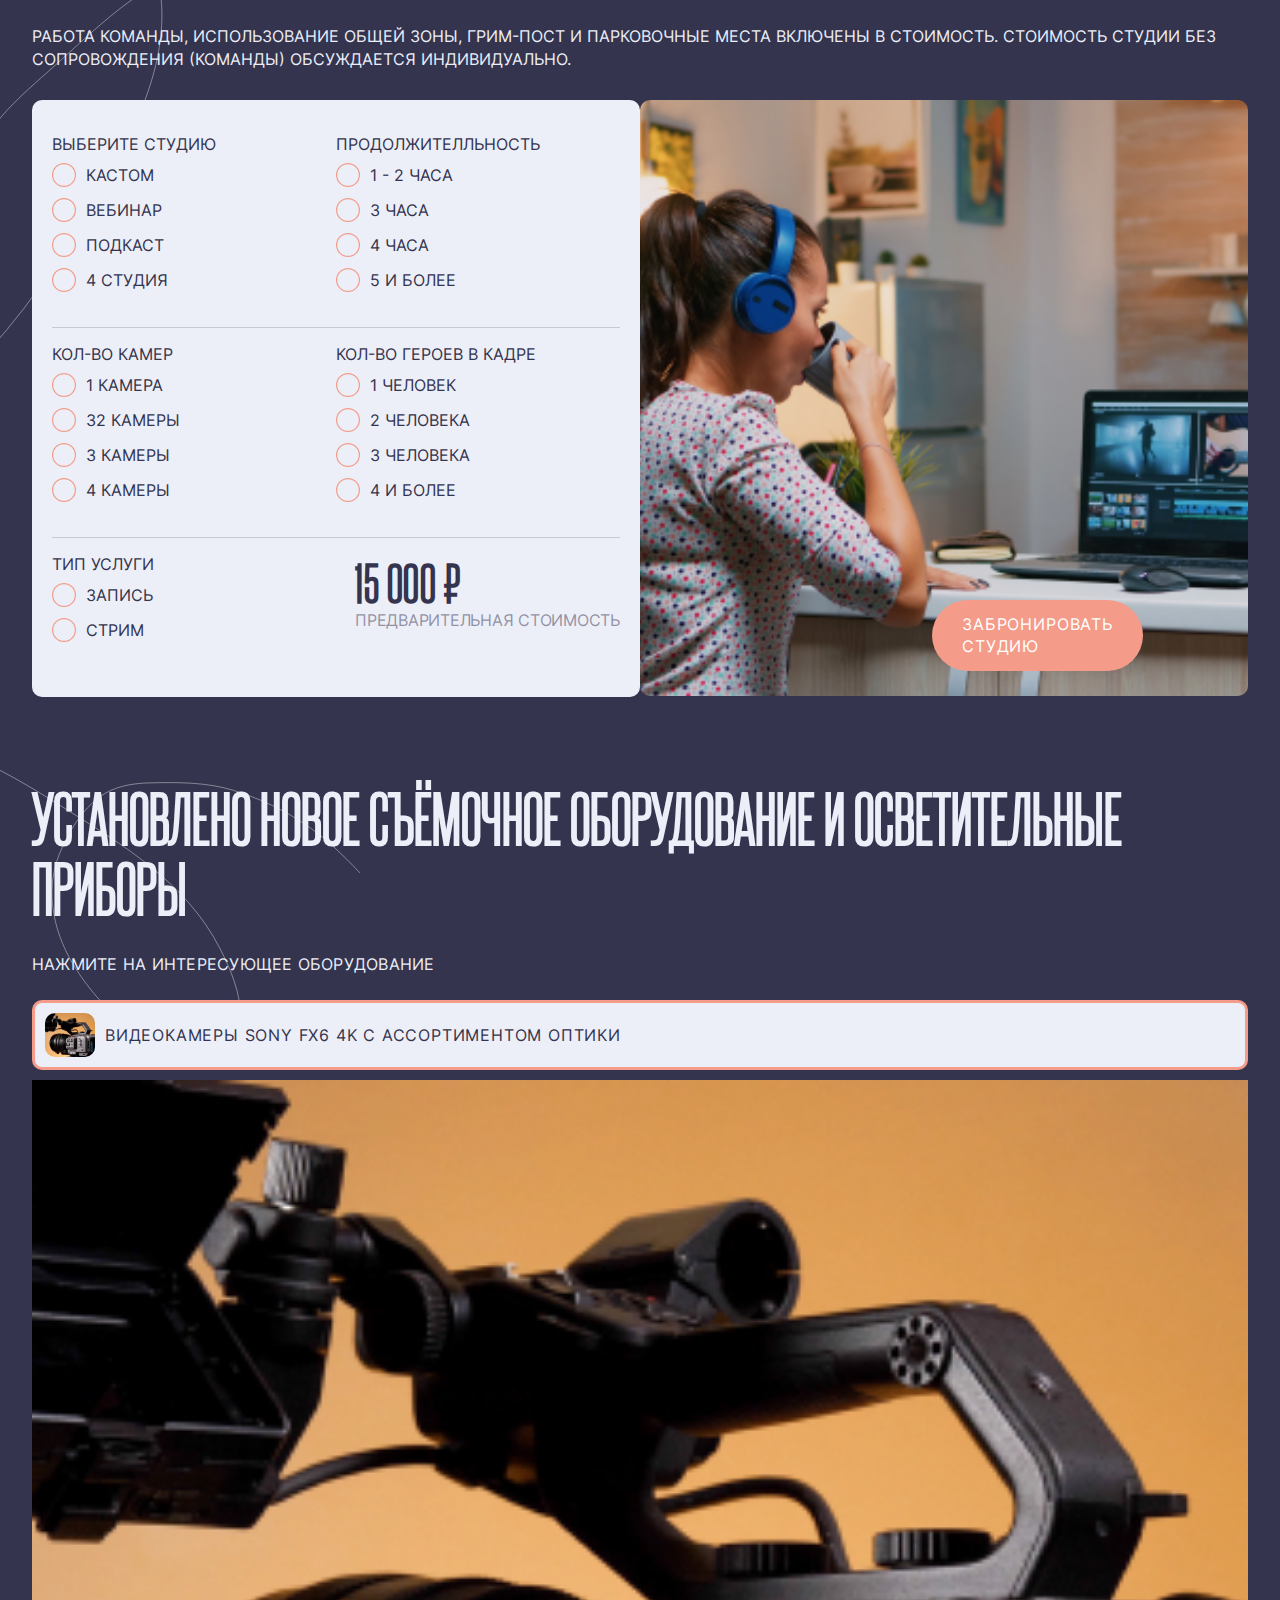
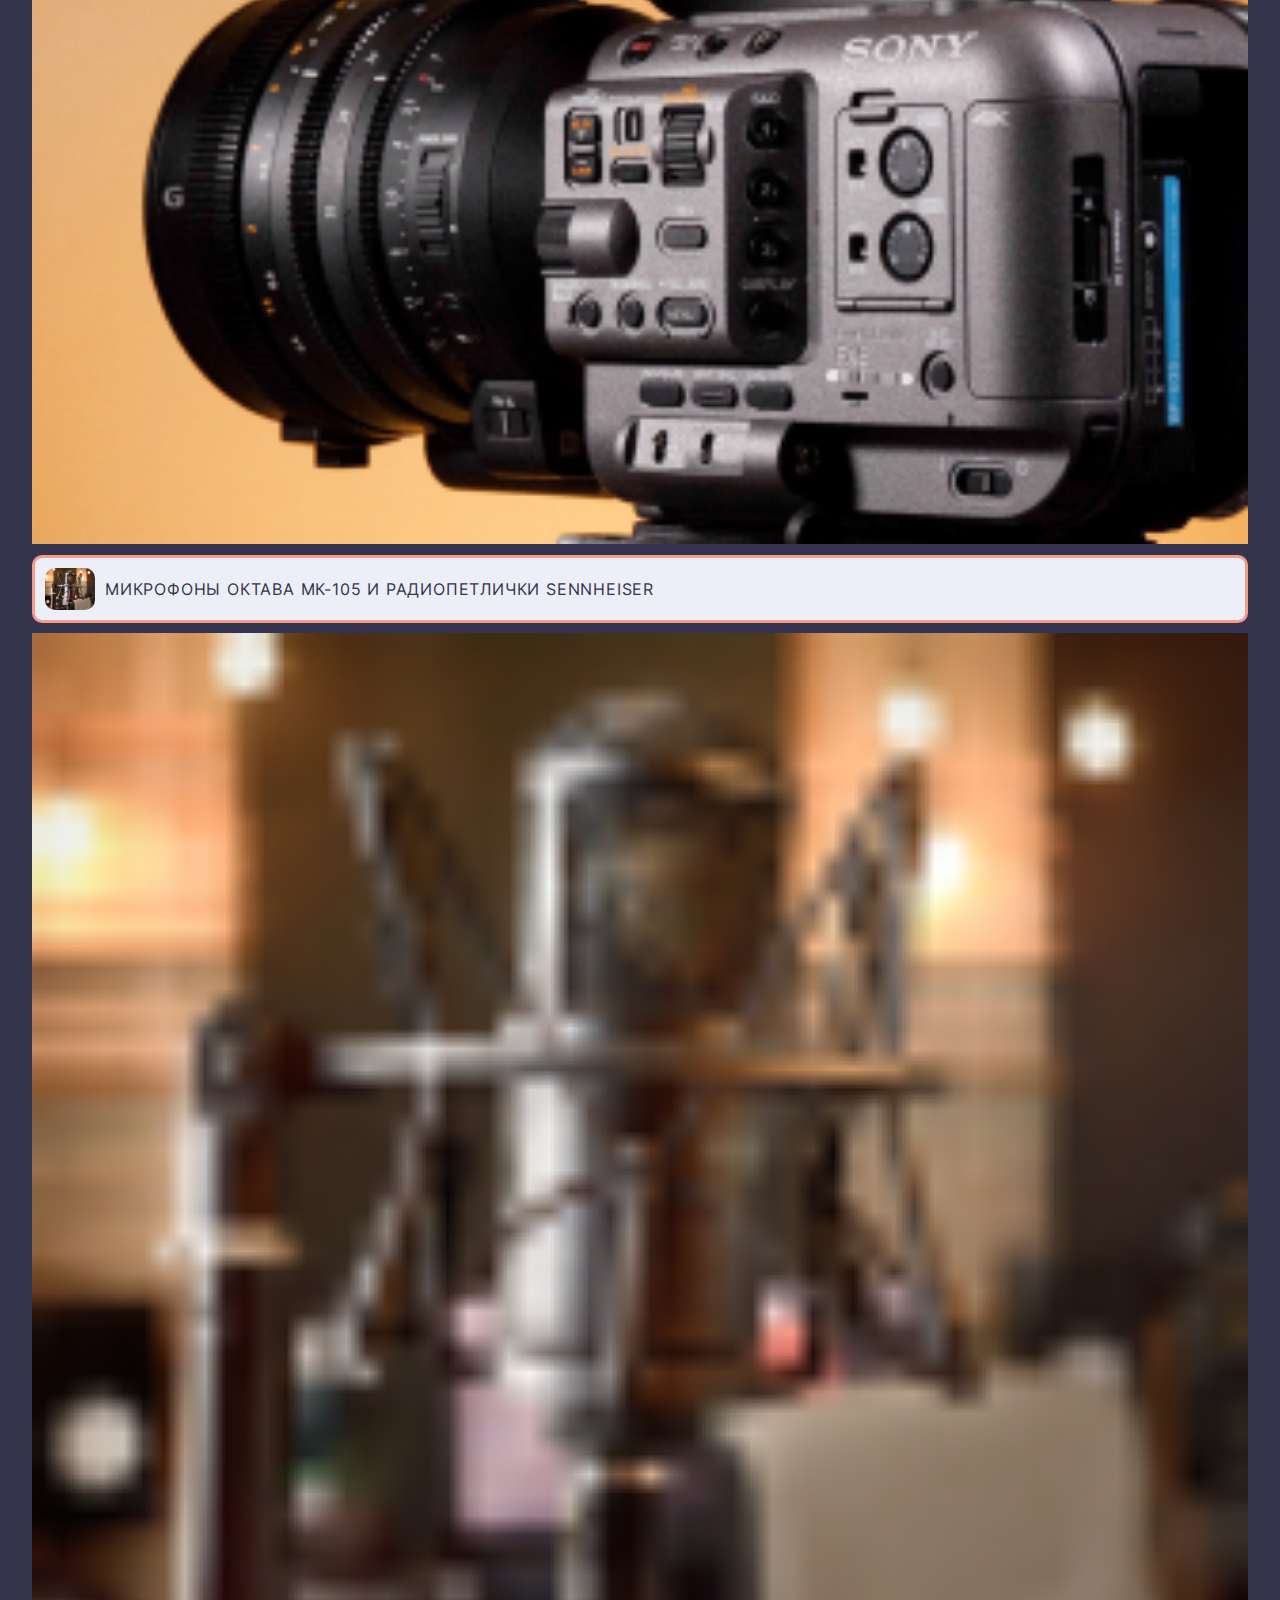
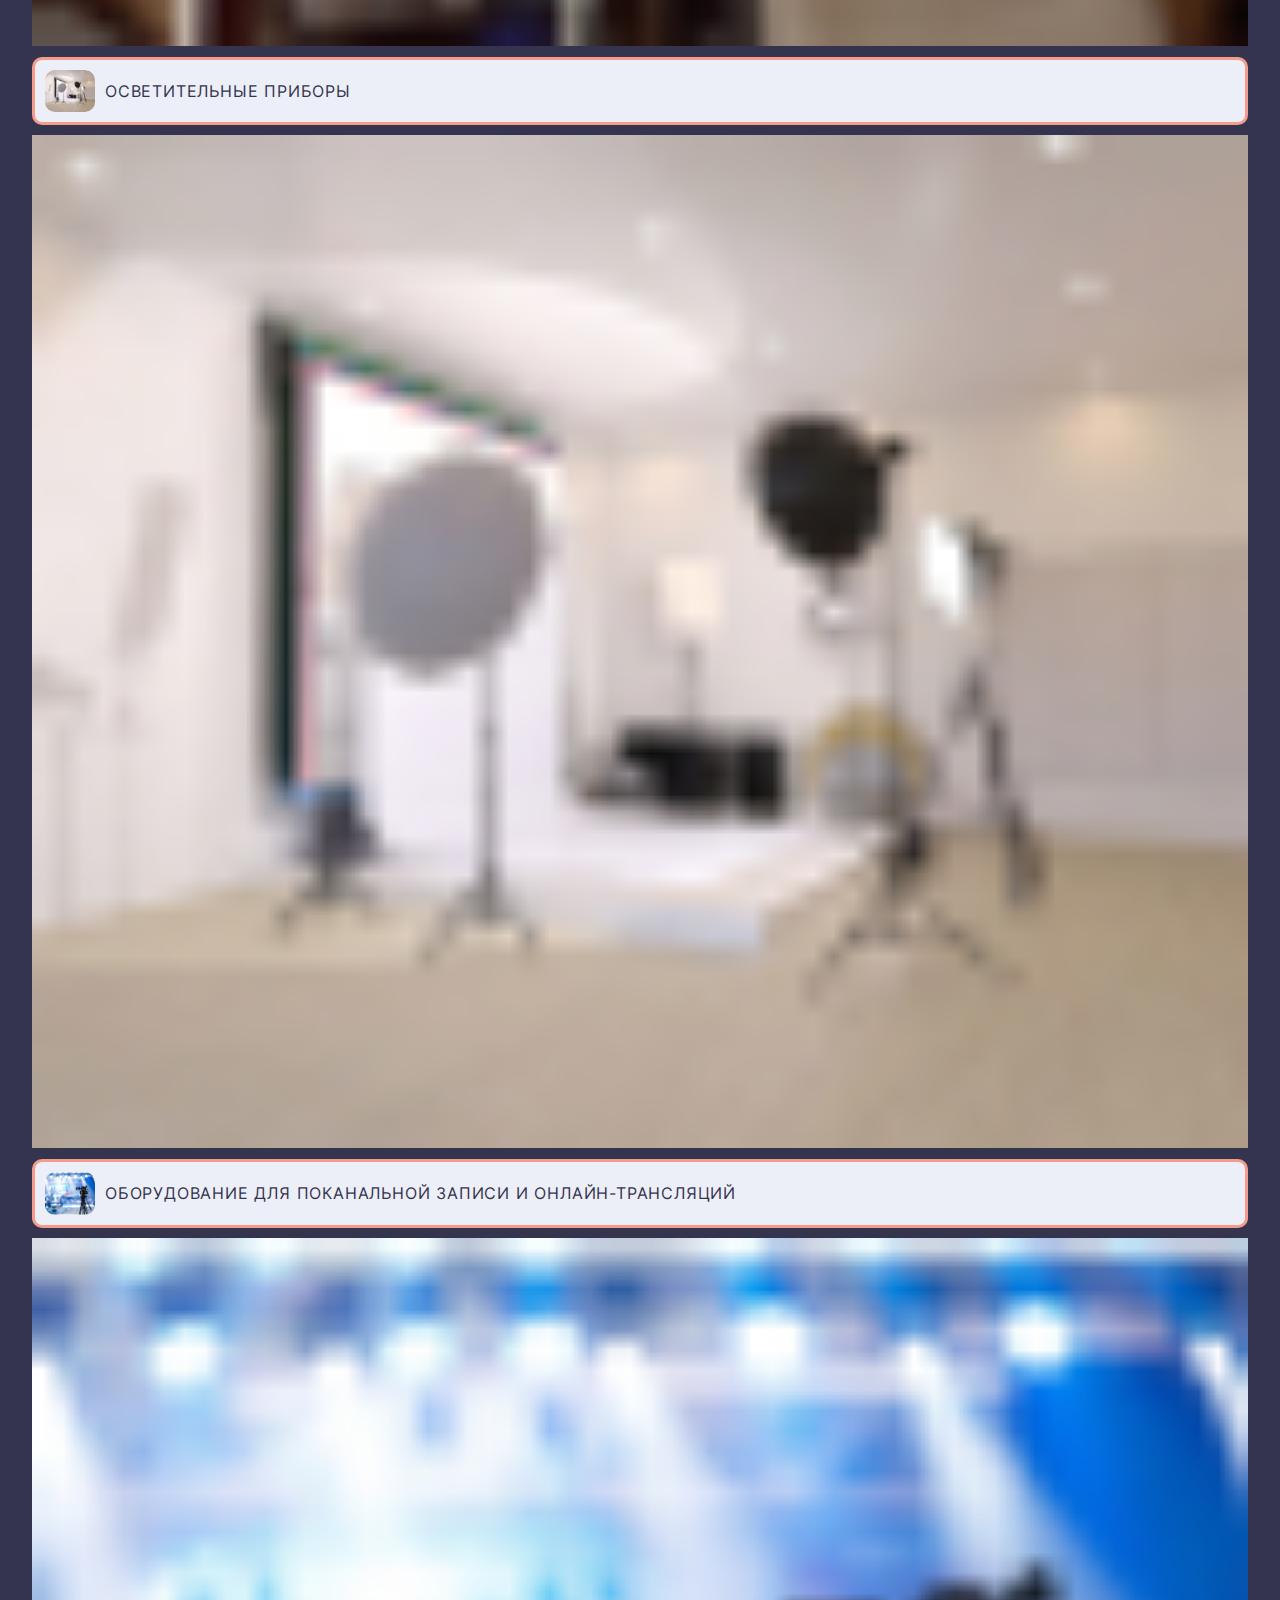
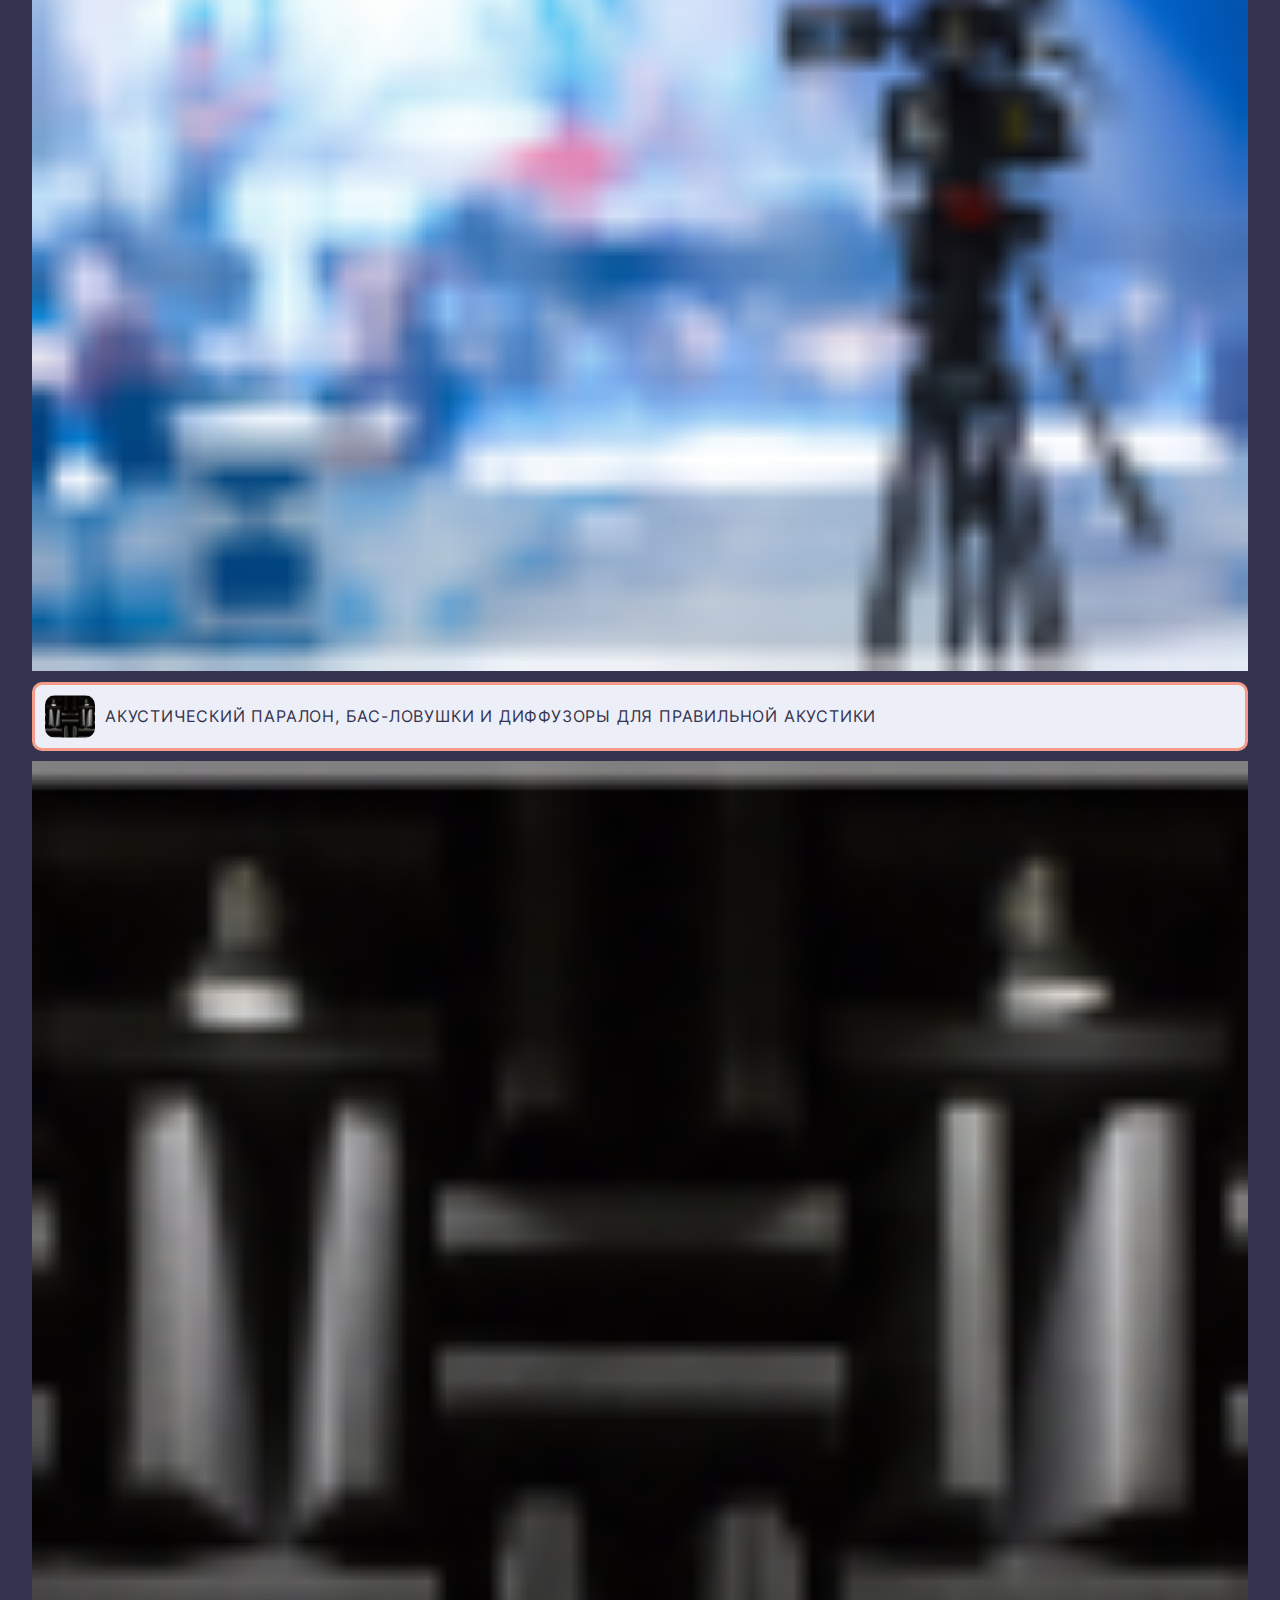
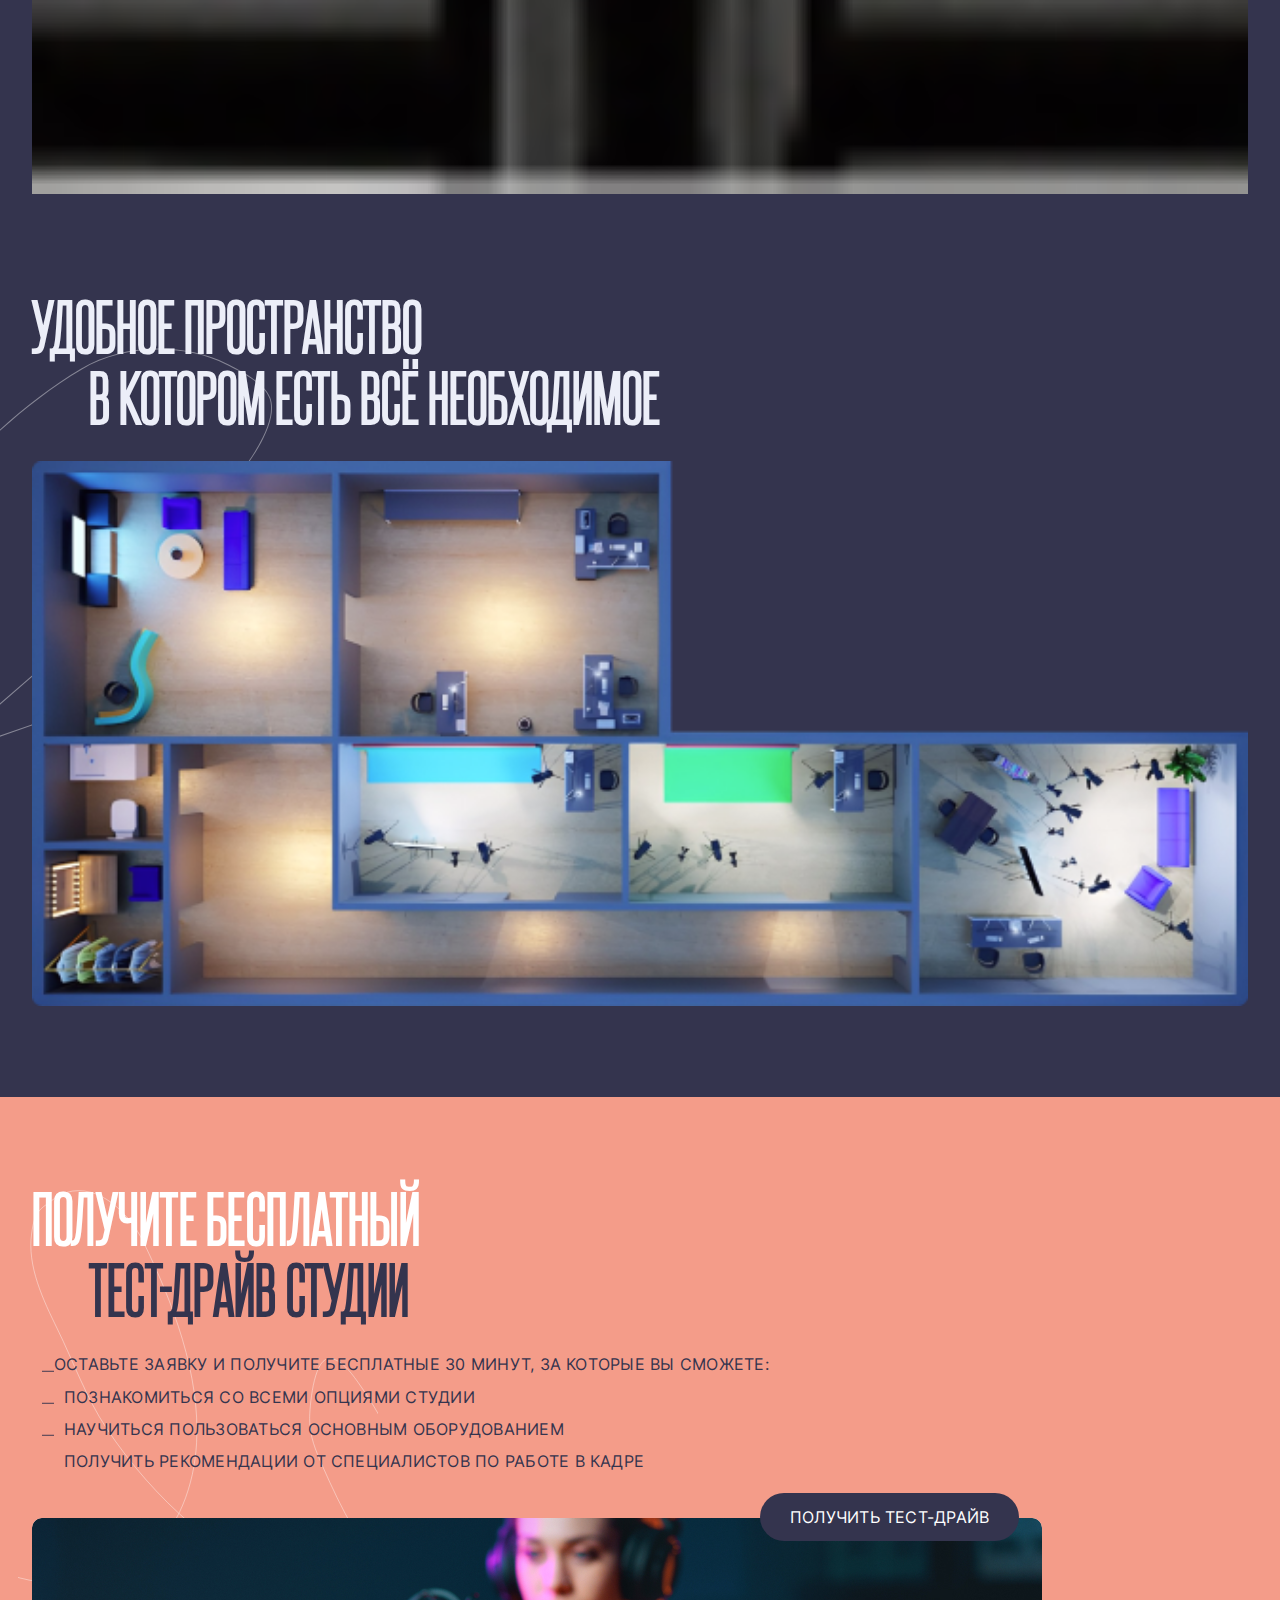
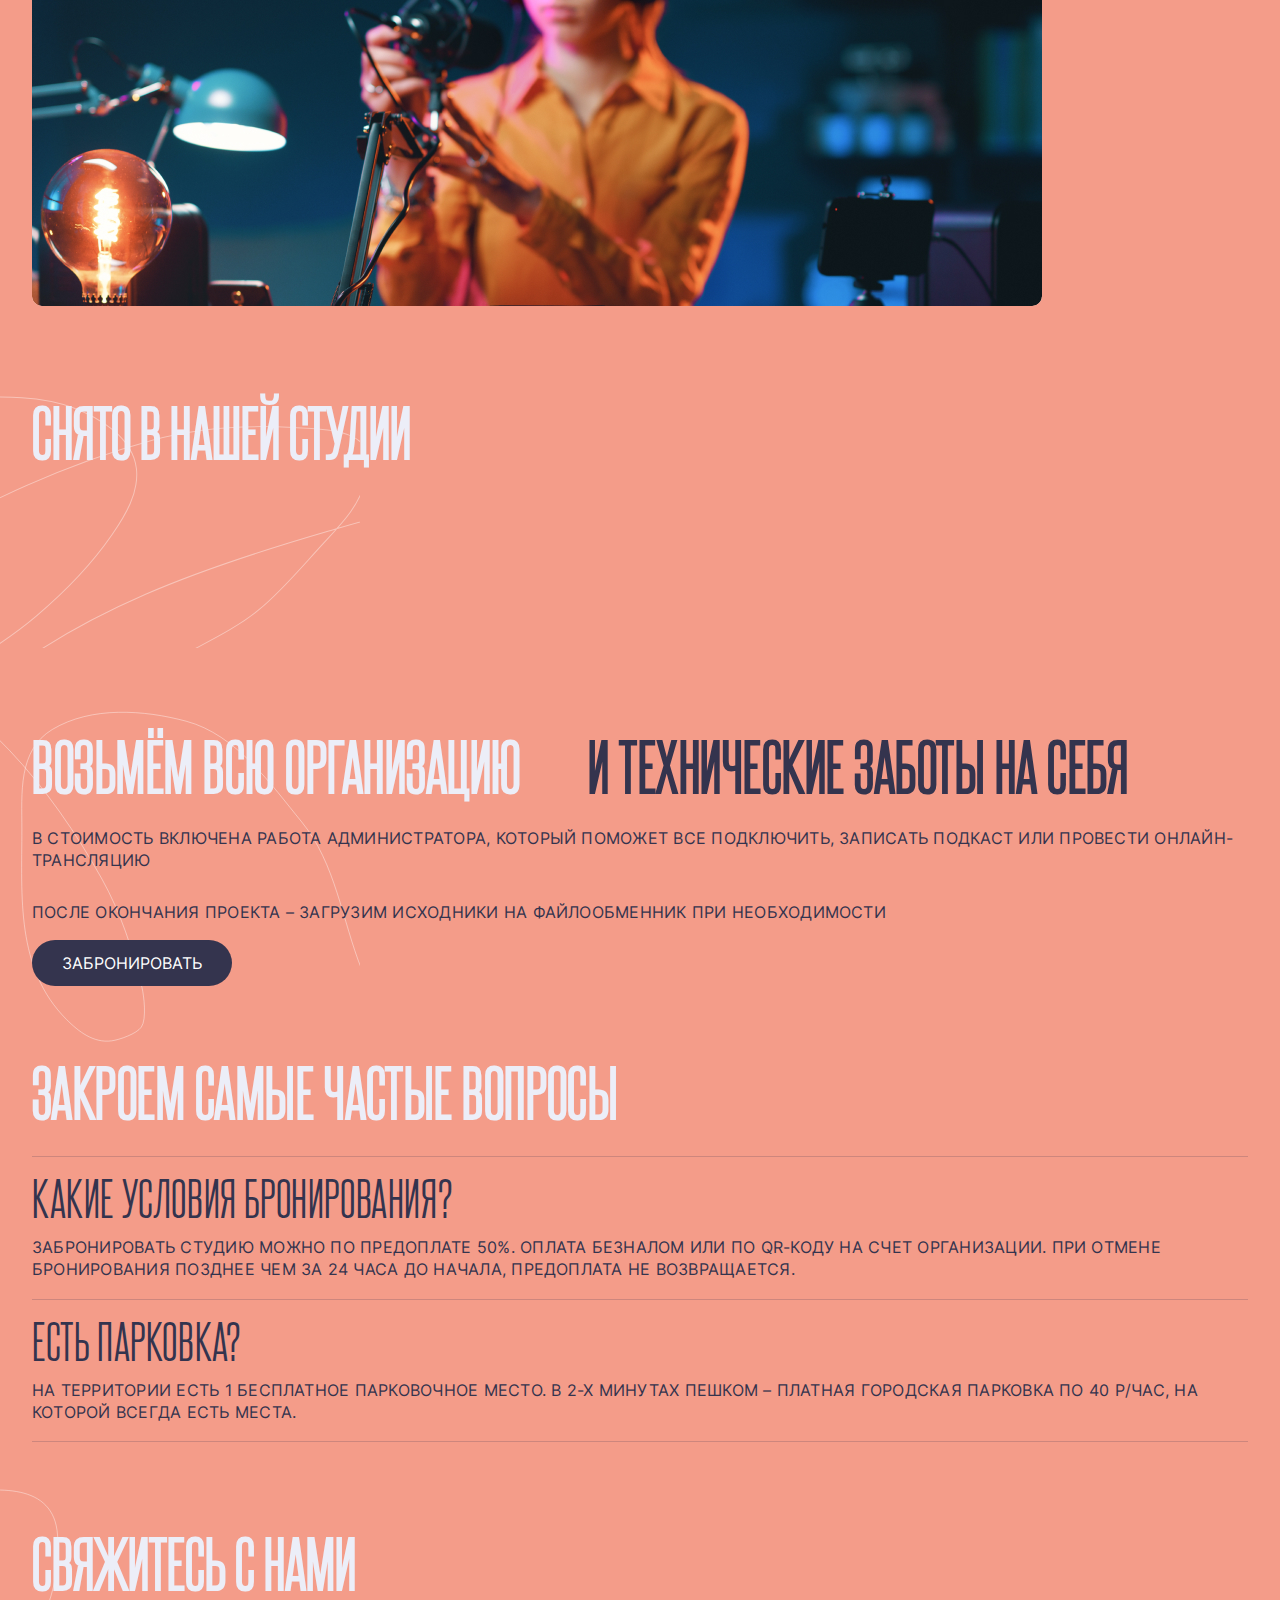
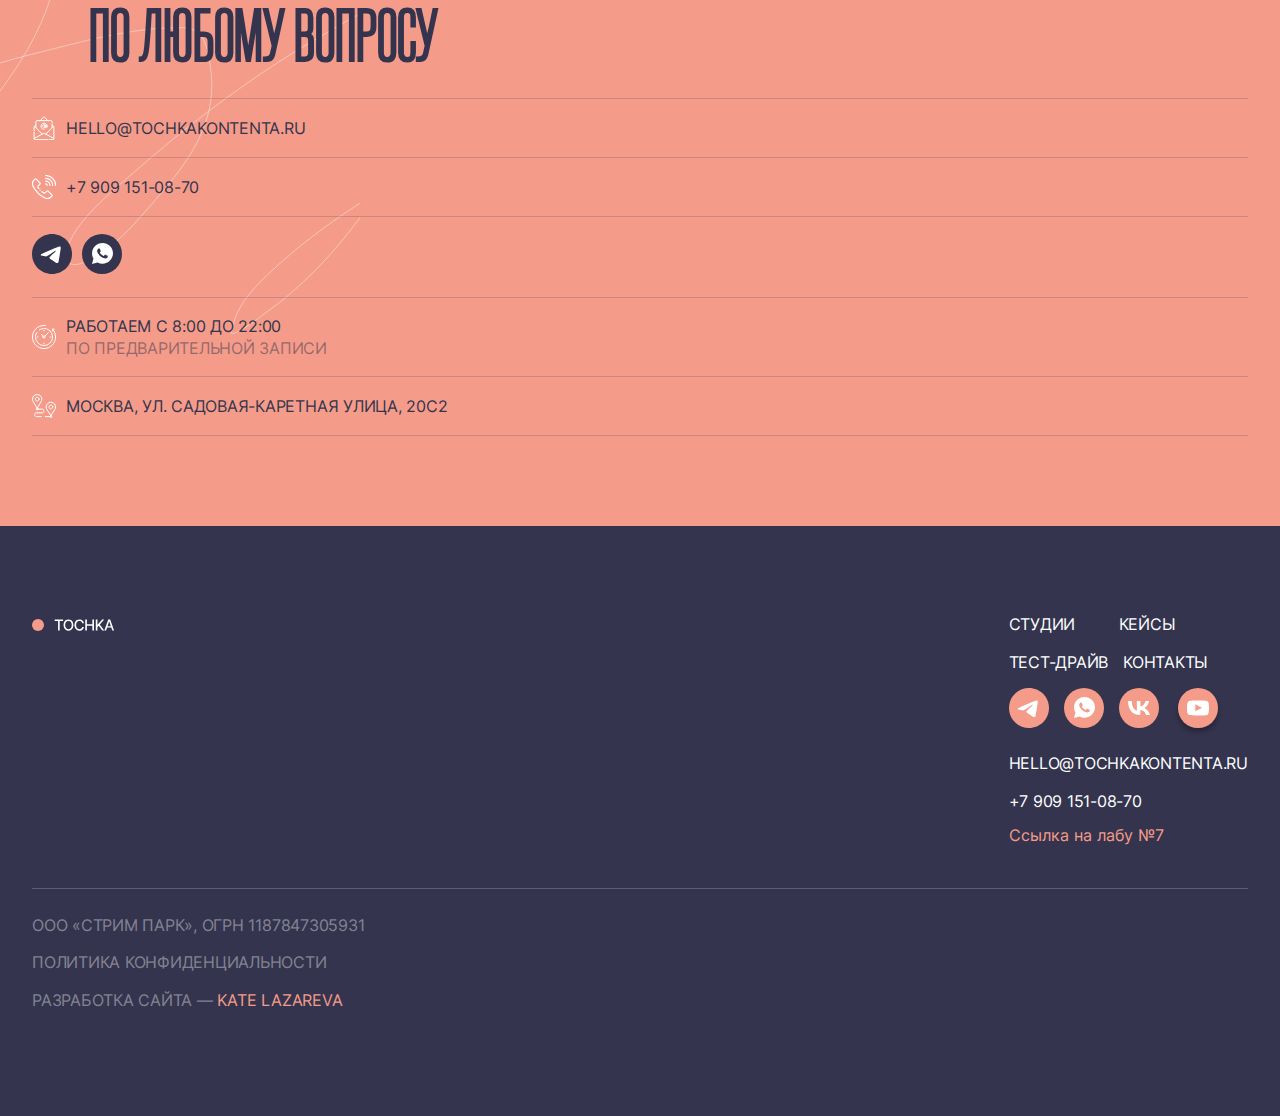
==== commit 770f3bd2: "form and grid" ====
--- a/index.html
+++ b/index.html
@@ -8,32 +8,46 @@
     <title>TOCHKA</title>
 </head>
 <body>
-    <header class="header_1">
-        <a href="#"><img src="img/logo.svg" alt="logo__logo"></a>
-        <a href="#" class="header_1__phone_link"> <img src="img/icon 01.svg" alt="logo__phone"> <span class="header_1__phone_span">+7 909 151-08-70</span></a>
-        <nav>
-            <button class="header_1__burger"><img src="img/burger.svg" alt="бургер меню"></button>
-            <nav></nav>
-        </nav>
+    <header class="main-header">
+        <div class="wrapper">
+            <a href="#"><img src="img/logo.svg" alt="logo__logo"></a>
+            <a href="#" class="main-header__link link__adr"><img src="img/icon 04.svg" alt="adress_icon"><span class="main-header__link_span">8 минут от м. Тульская</span></a>
+            <a href="#" class="main-header__link"> <img src="img/icon 01.svg" alt="logo__phone"> <span class="main-header__link_span">+7 909 151-08-70</span></a>
+            <a href="/intro-to-layout-DOFONSON/form.html" target="_blank" class="main-header__link main-header__link--laba main-header__burger">Ссылка на лабу №8</a>
+            <nav>
+                <button class="main-header__burger"><img src="img/burger.svg" alt="бургер меню"></button>
+                <nav>
+                    <ul class="main-header__list">
+                        <li><a href="#" class="main-header__link">студии</a></li>
+                        <li><a href="#" class="main-header__link">тест-драйв</a></li>
+                        <li><a href="#" class="main-header__link">кейсы</a></li>
+                        <li><a href="#" class="main-header__link">контакты</a></li>
+                        <li><a href="../intro-to-layout-DOFONSON/form.html" target="_blank" class="main-header__link main-header__link--laba">Ссылка на лабу №8</a></li>
+                    </ul>
+                </nav>
+            </nav>
+        </div>
     </header>
     <main>
         <h1 class="hidden_h1">
             Главная страница компании TOCHKA
         </h1>
         <section class="section_1">
-            <div class="wrapper__1">
-                <p class="section_1__main-p">студия для онлайн-трансляций, <img class="sect_1-img" src="img/Rectangle 75.jpg" alt="студия звукозаписи"></p>
-                <p class="section_1__main-p"> <span><img class="sect_1-img" src="img/Rectangle 76.jpg" alt="диктор за работой"> видеосъёмки</span> <br>
+            <div class="wrapper">
+                <p class="section_1__main-p">студия для онлайн-трансляций, <img class="sect_1-img_1" src="img/Rectangle 75.jpg" alt="студия звукозаписи">
+                <span class="main-header__image-span"><img class="sect_1-img_2" src="img/Rectangle 76.jpg" alt="диктор за работой"> видеосъёмки</span>
                     <span> и записи подкастов</span></p>
-                <p class="section_1__sub-p">Съемочное пространство, оборудование и обслуживание от 3 900 ₽/час</p>
-                <div class="section_1__block">
-                    <a href="#" class="section_1__button">Получить бесплатный тест-драйв</a>
+                <div class="section__bottom">
+                    <div class="section_1__block">
+                        <a href="#" class="section_1__button">Получить бесплатный тест-драйв</a>
+                    </div>
+                    <p class="section_1__sub-p">Съемочное пространство, оборудование <br> и обслуживание от 3 900 ₽/час</p>
                 </div>
             </div>
         </section>
         <section class="section_2">
-            <div class="wrapper__2">
-                <h2><span class="section_2__span-1">в нашей студии есть</span> <br> <span class="section_2__span-2"> несколько зон</span> <br> <span class="section_2__span-3">с разным интерьером</span></h2>
+            <div class="wrapper">
+                <h2><span class="section_2__span-1">в нашей студии есть</span> <span class="section_2__span-2"> несколько зон</span> <br> <span class="section_2__span-3">с разным интерьером</span></h2>
                 <ul class="section_2__list">
                     <li class="list__item">
                         <img src="img/img_zone 01.jpg" alt="девушка в студии звукозаписи">
@@ -90,7 +104,7 @@
             </div>
         </section>
         <section class="section_3">
-            <div class="wrapper__3">
+            <div class="wrapper">
                 <h2> <span class="section_3__span-1"> Продумали всё до мелочей, </span><br> <span class="section_3__span-2">чтобы освободить</span> <br> <span class="section_3__span-3">вашу голову от забот</span></h2>
                 <ul class="section_3__list">
                     <li class="list__item">
@@ -108,14 +122,14 @@
                         </div>
                     </li>
                     <li class="list__item">
-                        <img src="#" alt="Гримерка">
+                        <img src="img/img_makeup.jpg" alt="Гримерка">
                         <div class="list__item__main">
                             <h3>Зона грима</h3>
                             <p>Отдельное помещение с грим-постом, вешалкой и отпаривателем</p>
                         </div>
                     </li>
                     <li class="list__item">
-                        <img src="#" alt="Парковка">
+                        <img src="img/img_cars.jpg" alt="Парковка">
                         <div class="list__item__main">
                             <h3>Парковочные места</h3>
                             <p>2 парковочных места для наших гостей прямо под окнами в тихом, закрытом дворе</p>
@@ -125,14 +139,16 @@
             </div>
         </section>
         <section class="section_4">
-            <div class="wrapper__4">
+            <div class="wrapper">
                 <h2>Узнайте предварительную стоимость</h2>
                 <p class="section_4__main-p">Работа команды, использование общей зоны, грим-пост и парковочные места включены в стоимость. 
                     Стоимость студии без сопровождения (команды) обсуждается индивидуально.</p>
                 <div class="form">
-                    <img src="img/img_price.jpg" alt="Девушка пьёт из кружки за компьютером">
-                    <form method="post">
-                        <fieldset>
+                    <div class="form__image">
+                        <img src="img/img_price.jpg" alt="Девушка пьёт из кружки за компьютером" class="form__main-image">
+                    </div>
+                    <form method="post" class="main-form">
+                        <fieldset class="main-form__fieldset">
                             <legend>
                                 Выберите студию
                             </legend>
@@ -155,7 +171,7 @@
                                 </li>
                             </ul>
                         </fieldset>
-                        <fieldset>
+                        <fieldset class="main-form__fieldset">
                             <legend>
                                 Продолжителльность
                             </legend>
@@ -178,7 +194,7 @@
                                 </li>
                             </ul>
                         </fieldset>
-                        <fieldset>
+                        <fieldset class="main-form__fieldset">
                             <legend>
                                 кол-во камер
                             </legend>
@@ -201,7 +217,7 @@
                                 </li>
                             </ul>
                         </fieldset>
-                        <fieldset>
+                        <fieldset class="main-form__fieldset">
                             <legend>
                                 кол-во героев в кадре
                             </legend>
@@ -225,7 +241,7 @@
                             </ul>
                         </fieldset>
                         <div class="last-list">
-                            <fieldset class="section_4__form__last-list, form__list">
+                            <fieldset class="section_4__form__last-list main-form__fieldset form__list">
                                 <legend>Тип услуги</legend>
                                 <ul>
                                     <li>
@@ -249,7 +265,7 @@
             </div>
         </section>
         <section class="section_5">
-            <div class="wrapper__5">
+            <div class="wrapper">
                 <h2>Установлено новое съёмочное оборудование и осветительные приборы</h2>
                 <p class="section_5-p-start">Нажмите на интересующее оборудование</p>
                 <ul>
@@ -287,14 +303,14 @@
             </div>
         </section>
         <section class="section_6">
-            <div class="wrapper__6">
-                <h2>Удобное пространство <br> <span>в котором есть всё</span> <br> необходимое</h2>
+            <div class="wrapper">
+                <h2>Удобное пространство <br> <span>в котором есть всё</span> необходимое</h2>
                 <img src="img/scheme.png" alt="схема помещения" width="100%">
             </div>
         </section>
         <div class="second-main-part">
             <section class="section_7">
-                <div class="wrapper__7">
+                <div class="wrapper">
                     <h2>Получите бесплатный <br> <span>тест-драйв студии</span></h2>
                     <p>Оставьте заявку и получите бесплатные 30 минут, за которые вы сможете:</p>
                     <ul>
@@ -302,12 +318,14 @@
                         <li><img src="img/—.svg" alt="черточка"> <p>Научиться пользоваться основным оборудованием</p></li>
                         <li><img src="img/—.svg" alt="черточка"> <p>Получить рекомендации от специалистов по работе в кадре</p></li>
                     </ul>
-                    <a>Получить тест-драйв</a>
-                    <img src="img/Rectangle 7.jpg" alt="Женщина за микрофоном">
+                    <div class="section_7__link-block">
+                        <a>Получить тест-драйв</a>
+                    </div>
+                    <img src="img/Rectangle 7.jpg" alt="Женщина за микрофоном" class="section_7-main-image">
                 </div>
             </section>
             <section class="section_8">
-                <div class="wrapper__8">
+                <div class="wrapper">
                     <h2>Снято в нашей студии</h2>
                     <ul>
                         <li>
@@ -323,7 +341,7 @@
                 </div>
             </section>
             <section class="section_9">
-                <div class="wrapper__9">
+                <div class="wrapper">
                     <div class="section_9-top">
                         <h2>Возьмём всю организацию <span>и технические заботы на себя</span></h2>
                         <p>В стоимость включена работа администратора, который поможет все подключить, 
@@ -352,9 +370,9 @@
                 </div>
             </section>
             <section class="section_10">
-                <div class="wrapper__10">
+                <div class="wrapper">
                     <h2>Свяжитесь с нами <br> <span>по любому вопросу</span></h2>
-                    <script type="text/javascript" charset="utf-8" async src="https://api-maps.yandex.ru/services/constructor/1.0/js/?um=constructor%3Ab79f827c07b2c673a6399074b131b90aaf0cc9843f35012f62547015fdefe2f6&amp;width=320&amp;height=354&amp;lang=ru_RU&amp;scroll=true"></script>
+                    <script type="text/javascript" charset="utf-8" async src="https://api-maps.yandex.ru/services/constructor/1.0/js/?um=constructor%3Ab79f827c07b2c673a6399074b131b90aaf0cc9843f35012f62547015fdefe2f6&amp;width=100%&amp;height=354&amp;lang=ru_RU&amp;scroll=true"></script>
                     <ul class="contact-list">
                         <li class="contact-list__item"><img src="img/icon 02.svg" alt="иконка почты"> hello@tochkakontenta.ru</li>
                         <li class="contact-list__item"><img src="img/phone.svg" alt="телефон"> +7 909 151-08-70</li>
@@ -369,16 +387,17 @@
         </div>
     </main>
     <footer>
-        <div class="wrapper__11">
+        <div class="wrapper">
             <div class="footer-links">
                 <img src="img/logo.svg" alt="логотип" class="logo">
                 <ul class="links">
-                    <li class="links__item"><a href="#" class="links__link">студии</a>  <a href="#" class="links__link">кейсы</a></li>
-                    <li class="links__item"><a href="#" class="links__link">Тест-драйв</a>  <a href="#" class="links__link">Контакты</a></li>
-                    <li class="links__item"><a href="#" class=""><img src="img/telegram(1).svg" alt="иконка telegram"></a> <a href="#" class=""><img src="img/socials(3).svg" alt="иконка whatsapp" ></a>
+                    <li class="footer-links__item"><a href="#" class="footer-links__link">студии</a>  <a href="#" class="footer-links__link">кейсы</a></li>
+                    <li class="footer-links__item"><a href="#" class="footer-links__link">Тест-драйв</a>  <a href="#" class="footer-links__link">Контакты</a></li>
+                    <li class="footer-links__item"><a href="#" class=""><img src="img/telegram(1).svg" alt="иконка telegram"></a> <a href="#" class=""><img src="img/socials(3).svg" alt="иконка whatsapp" ></a>
                         <a href="#" class=""><img src="img/socials (1).svg" alt="иконка vk"></a> <a href="#" class=""><img src="img/socials (2).svg" alt="иконка youtube"></a></li>
-                    <li class="links__item"><a href="#" class="links__link">hello@tochkakontenta.ru</a></li>
-                    <li class="links__item"><a href="#" class="links__link">+7 909 151-08-70</a></li>
+                    <li class="footer-links__item"><a href="#" class="footer-links__link">hello@tochkakontenta.ru</a></li>
+                    <li class="footer-links__item"><a href="#" class="footer-links__link">+7 909 151-08-70</a></li>
+                    <li class="footer-links__item"><a href="/intro-to-layout-DOFONSON/laba7.html" target="_blank" class="footer-links__link--laba footer-links__link--laba">Ссылка на лабу №7</a></li>
                 </ul>
             </div>
             <div class="politics">
--- a/styles/styles.css
+++ b/styles/styles.css
@@ -1,7 +1,7 @@
 @font-face {
     font-family: "steelfish";
-    src: url("/intro-to-layout-DOFONSON/fonts/SteelfishBk-Regular.woff2") format("woff2"),
-    url("/fonts/SteelfishBk-Regular.woff") format("woff");
+    src: url("../intro-to-layout-DOFONSON/fonts/SteelfishBk-Regular.woff2") format("woff2"),
+    url("../fonts/SteelfishBk-Regular.woff") format("woff");
     font-weight: normal;
     font-style: normal;
     font-display: swap;
@@ -10,15 +10,15 @@
 
 @font-face {
     font-family: 'steelfish-bold';
-    src: url('/fonts/SteelfishRg-Bold.woff2') format('woff2');
+    src: url('../fonts/SteelfishRg-Bold.woff2') format('woff2');
     font-style: normal;
     font-display: swap;
 }
 
 @font-face {
         font-family: "inter";
-        src: url("/fonts/Inter-Regular.woff") format("woff"),
-        url('/fonts/Inter-Bold.woff') format('woff');
+        src: url("../fonts/Inter-Regular.woff") format("woff"),
+        url('../fonts/Inter-Bold.woff') format('woff');
         font-weight: normal;
         font-style: normal;
         font-display: swap;
@@ -39,7 +39,9 @@
   }  
 
 html, body{
+    min-width: 100%;
     font-size: 62.5%;
+    overflow-x: hidden;
 }
 
 body{
@@ -49,8 +51,11 @@
     background-color: var(--main);
 }
 
-
-.header_1{
+header{
+    font-size: 15px;
+}
+
+.main-header .wrapper {
     display: flex;
     flex-direction: row;
     justify-content: space-between;
@@ -60,19 +65,32 @@
 }
 
 
-.header_1__phone_link{
-    font-size: 1.5rem;
+.main-header__link{
     color: var(--sub-text);
     display: flex;
     align-items: center;
     text-decoration: none;
     font-family: inter, sans-serif;
-}
-.header_1__phone_span{
+    text-transform: uppercase;
+}
+.main-header__link_span{
     padding-left: 10px;
 }
-
-.header_1__burger{
+.main-header__link--laba{
+    color: var(--second-main);
+}
+
+.link__adr{
+    display: none;
+}
+
+.main-header__list{
+    gap: 27px;
+    margin-top: 10px;
+    display: none;
+}
+
+.main-header__burger{
     background-color: transparent;
     background-repeat: no-repeat;
     border: none;
@@ -89,6 +107,7 @@
 .section_1{
     padding: 82px 0 145px;
     background-color:  var(--main); 
+    background: url('../img/Vector\ 7.svg') 0 0 no-repeat;
 }
 
 .section_1__main-p  {
@@ -98,9 +117,18 @@
     text-transform: uppercase;
 }
 
-.sect_1-img{
+.sect_1-img_1{
     border-radius: 200px;
-}
+    object-fit: cover;
+    width: 85px;
+}
+
+.sect_1-img_2{
+    border-radius: 200px;
+    object-fit: cover;
+    width: 62px;
+}
+
 
 .section_1__main-p span{
     margin-left: 28px;
@@ -112,8 +140,22 @@
     font-weight: 400;
     line-height: 140%;
     text-transform: uppercase;
-    margin: 20px 0;
-}
+}
+
+.main-header__image-span{
+    position: relative;
+}
+
+.main-header__image-span ::before{
+    content: 'qweqwe ';
+    background-size: 100px 100px;
+    display: block;
+    position: absolute;
+    background-image: url('../img/Rectangle\ 75.jpg');
+    width: 100px;
+    height: 100px;
+}
+
 .section_1__block{
     text-align: center;
     padding: 13px 30px;
@@ -122,7 +164,7 @@
     line-height: 100%;
 }
 .section_1__button{
-    width: 100%;
+    width: 270px;
     color: var(--sub-text);
     text-transform: uppercase;
     text-decoration: none;
@@ -130,9 +172,17 @@
     font-family: inter;
 }
 
+.section__bottom{
+    margin: 20px 0;
+    align-items: center;
+    gap: 20px;
+    display: flex;
+    flex-wrap: wrap-reverse;
+    justify-content: center;
+}
 
 .section_2{
-    background: url('/img/Vector\ 1.svg') 0 0 no-repeat;
+    background: url('../img/Vector\ 1.svg') 0 0 no-repeat;
 }
 
 .section_2 h2{
@@ -155,16 +205,28 @@
     margin-left: 57px;
 }
 
+.section_2__list{
+    display: flex;
+    flex-wrap: wrap;
+    justify-content: center;
+    gap: 20px;
+}
+
+
 .list__item{
-    display: block;
+    display: flex;
+    min-width: 33%;
+    flex-wrap: wrap;
     background-color:var(--main-text);
     color: var(--main);
-    margin-bottom: 20px;
+    max-width: 320px;
     border-radius: 10px;
 }
 
 .list__item img{
+    min-width: 100%;
     border-radius: 10px;
+    object-fit: cover;
 }
 
 .list__item__main{
@@ -244,18 +306,23 @@
 
 .section_3__list{
     display: flex;
-    overflow-x: hidden;
-}
-
-.section_3__list li {
+    gap: 20px;
+}
+
+.section_3__list .list__item {
     min-width: 261px;
-    margin-right: 10px;
-    z-index: 9; 
+    max-height: 457px; 
+}
+
+.section_3__list li img{
+    max-width: 100%;
+    aspect-ratio: 1;
+    object-fit: cover;
 }
 
 .section_4{
     padding-top: 28px;
-    background: url('/img/Vector\ 9.svg') 0 0 no-repeat;
+    background: url('../img/Vector\ 9.svg') 0 0 no-repeat;
     padding-bottom: 47px;
 }
 
@@ -276,22 +343,25 @@
     margin-bottom: 30px;
 }
 
-.form{
+.main-form{
     background-color: var(--main-text);
     color: var(--main);
     border-radius: 10px;
 }
 
-.form img{
+.form__main-image{
+    max-width: 100%;
     border-radius: 10px;
-}
-
-.form form{
+    object-fit: cover;
+    min-width: 100%;
+}
+
+.main-form{
     padding: 18px 20px 20px;
     font-family: inter, sans-serif;
 }
 
-.form form fieldset{
+.main-form__fieldset{
     border: none;
     padding-bottom: 20px;
     border-bottom: 1px solid rgba(52, 52, 78, 0.20);
@@ -332,11 +402,11 @@
     height: 24px;
     top: -4px;
     left: -34px;
-    background: url('/img/radio-btns.svg') 0 0 no-repeat;
+    background: url('../img/radio-btns.svg') 0 0 no-repeat;
 }
 
 .form__list li input[type=radio]:checked + label:before{
-    background: url('/img/radio-btns-ch.svg') 0 0 no-repeat;
+    background: url('../img/radio-btns-ch.svg') 0 0 no-repeat;
 }
 
 .form__list li{
@@ -395,7 +465,7 @@
 
 .section_5{
     padding-top: 38px;
-    background: url('/img/Vector\ 10.svg') 0 0 no-repeat;
+    background: url('../img/Vector\ 10.svg') 0 0 no-repeat;
 }
 
 .section_5 summary {
@@ -460,18 +530,19 @@
 }
 
 .section_6{
-    background: url('/img/Vector21.png') 0 0 no-repeat;
+    background: url('../img/Union.svg') 0 0 no-repeat;
     padding-bottom: 90px;
 }
 
 .second-main-part{
+    min-width: 100%;
     background-color: var(--second-main);
 }
 
 .section_7 {
     padding-top: 85px;
     padding-bottom: 85px;
-    background: url('/img/Vector\ 13.svg') no-repeat;
+    background: url('../img/Vector\ 13.svg') no-repeat;
     background-position: 18px 49px;
     background-color: var(--second-main);
     color: var(--main);
@@ -518,9 +589,12 @@
     margin-left: 22px;
 }
 
+.section_7__link-block{
+    display: flex;
+    position: relative;
+}
+
 .section_7 a {
-    display: flex;
-    justify-content: center;
     padding: 13px 30px;
     position: absolute;
     color: var(--sub-text);
@@ -530,13 +604,16 @@
     z-index: 999;
 }
 
-.section_7 img{
+.section_7-main-image{
     margin-top: 25px;
     border-radius: 10px;
+    max-width: 100%;
+    height: 388px;
+    object-fit: cover;
 }
 
 .section_8{
-    background: url('/img/Vector\ 14.svg') 0 0 no-repeat;
+    background: url('../img/Vector\ 14.svg') 0 0 no-repeat;
     background-color: var(--second-main);
 }
 
@@ -562,7 +639,7 @@
 }
 
 .section_9 {
-    background: url('/img/Vector\ 15.svg') 0 0 no-repeat;
+    background: url('../img/Vector\ 15.svg') 0 0 no-repeat;
     padding-bottom: 47px;
 }
 
@@ -596,8 +673,10 @@
 }
 
 
-.wrapper__1, .wrapper__2, .wrapper__3, .wrapper__4, .wrapper__5, .wrapper__6, .wrapper__7, .wrapper__8, .wrapper__9, .wrapper__10, .wrapper__11{
+.wrapper{
+    max-width: 1216px;
     padding: 0 20px;
+    margin: 0 auto;
 }
 
 .section_9-top a {
@@ -656,7 +735,7 @@
 
 .section_10 {
     padding-top: 38px;
-    background: url('/img/Vector\ 16.svg') 0 0 no-repeat;
+    background: url('../img/Vector\ 16.svg') 0 0 no-repeat;
     padding-bottom: 90px;
 }
 
@@ -716,7 +795,15 @@
     border-bottom: 1px solid rgba(255, 255, 255, 0.20);
 }
 
-.links__link{
+
+
+.footer-links__link--laba{
+    text-decoration: none;
+    font-family: Inter, sans-serif;
+    color: var(--second-main);
+}
+
+.footer-links__link{
     text-decoration: none;
     color: var(--sub-text);
     font-family: Inter;
@@ -725,21 +812,10 @@
     line-height: 140%; /* 16.8px */
     letter-spacing: -0.24px;
     text-transform: uppercase;
-}
-
-.links__link{
-    text-decoration: none;
-    color: var(--sub-text);
-    font-family: Inter;
-    font-style: normal;
-    font-weight: 400;
-    line-height: 140%; /* 16.8px */
-    letter-spacing: -0.24px;
-    text-transform: uppercase;
     min-width: 95px;
 }
 
-.links__item{
+.footer-links__item{
     display: flex;
     margin-bottom: 15px;
     gap: 15px;
@@ -765,4 +841,90 @@
 .politics a {
     text-decoration: none;
     color: var(--second-main);
+}
+
+
+@media (min-width: 768px) {
+    html, body{
+        min-width: 100%;
+        font-size: 100%;
+    }
+    .sect_1-img_1{
+        border-radius: 200px;
+        object-fit: cover;
+        width: 195px;
+        height: 67px;
+    }
+    
+    .sect_1-img_2{
+        border-radius: 200px;
+        object-fit: cover;
+        width: 103px;
+    }
+    .link__adr{
+        display: flex;
+        align-items: center;
+    }
+    .section_3__list .list__item {
+        min-width: 348px;
+        max-height: 700px; 
+    }
+    .section_7 a {
+        justify-content: flex-end;
+    }
+    .section_7__link-block{
+        justify-content: flex-end;
+    }
+    .section_7 a {
+        right: 5.8%;
+    }
+}
+
+@media (min-width: 1024px) {
+    .section_7 a {
+        right: 18.8%;
+    }
+    form{
+        position: relative;
+    }
+    .section_5 details img{
+        max-width: 50px;
+    }
+    .form .form__image{
+        float: right;
+        min-height: 100%;
+        width: 50%;
+    }
+    .form__main-image{
+        max-width: 100%;
+        object-fit: cover;
+        height: 596px;
+    }
+    .form__list{
+        grid-template-columns: repeat(1, 1fr);
+    }
+    .form .main-form{
+        display: grid;
+        grid-template-columns: repeat(2, 1fr);
+    }
+    .main-form a{
+        position: absolute;
+        top: 500px;
+        left: 900px;
+    }
+    .last-list {
+        grid-column: span 2;
+        display: flex;
+        justify-content: space-between;
+        min-width: 100%;
+    }
+}
+
+@media (min-width: 1920px) {
+    .main-header__list{
+        display: flex;
+    }
+    .main-header__burger{
+        display: none;
+    }
 }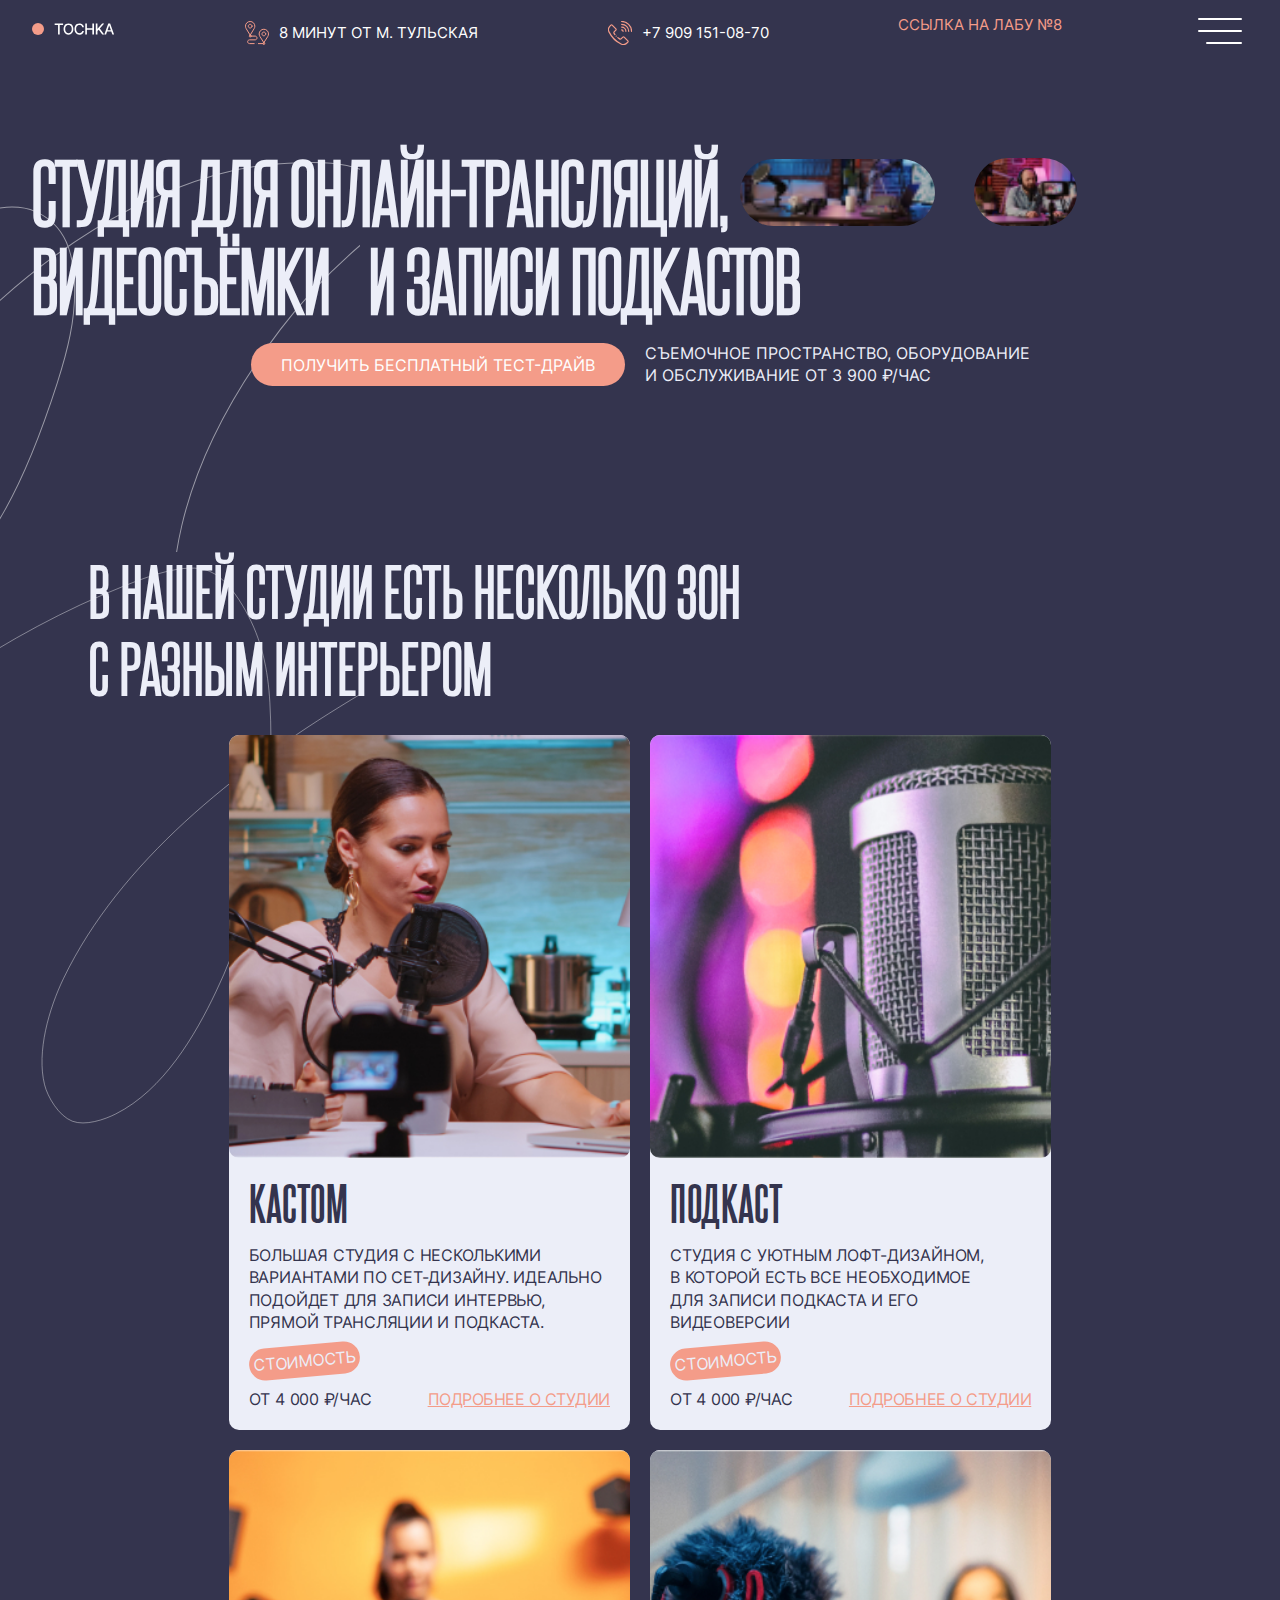
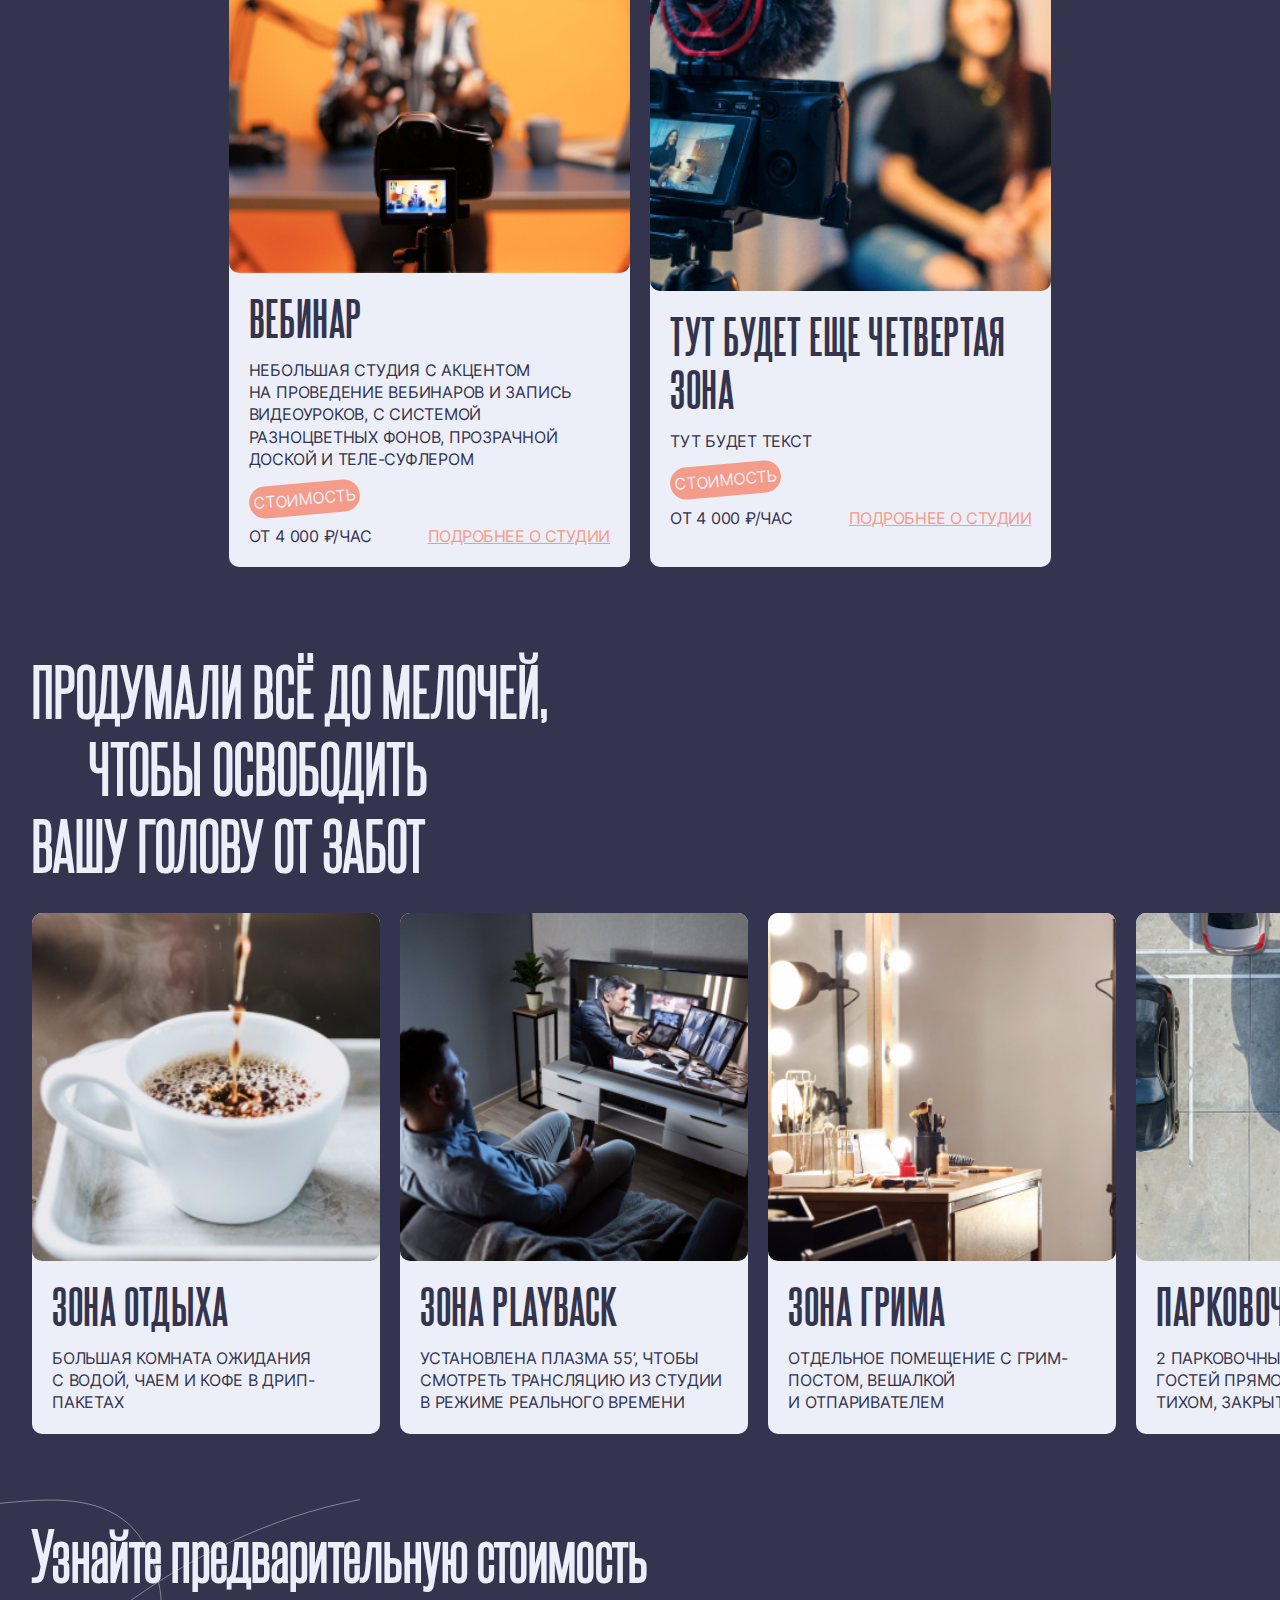
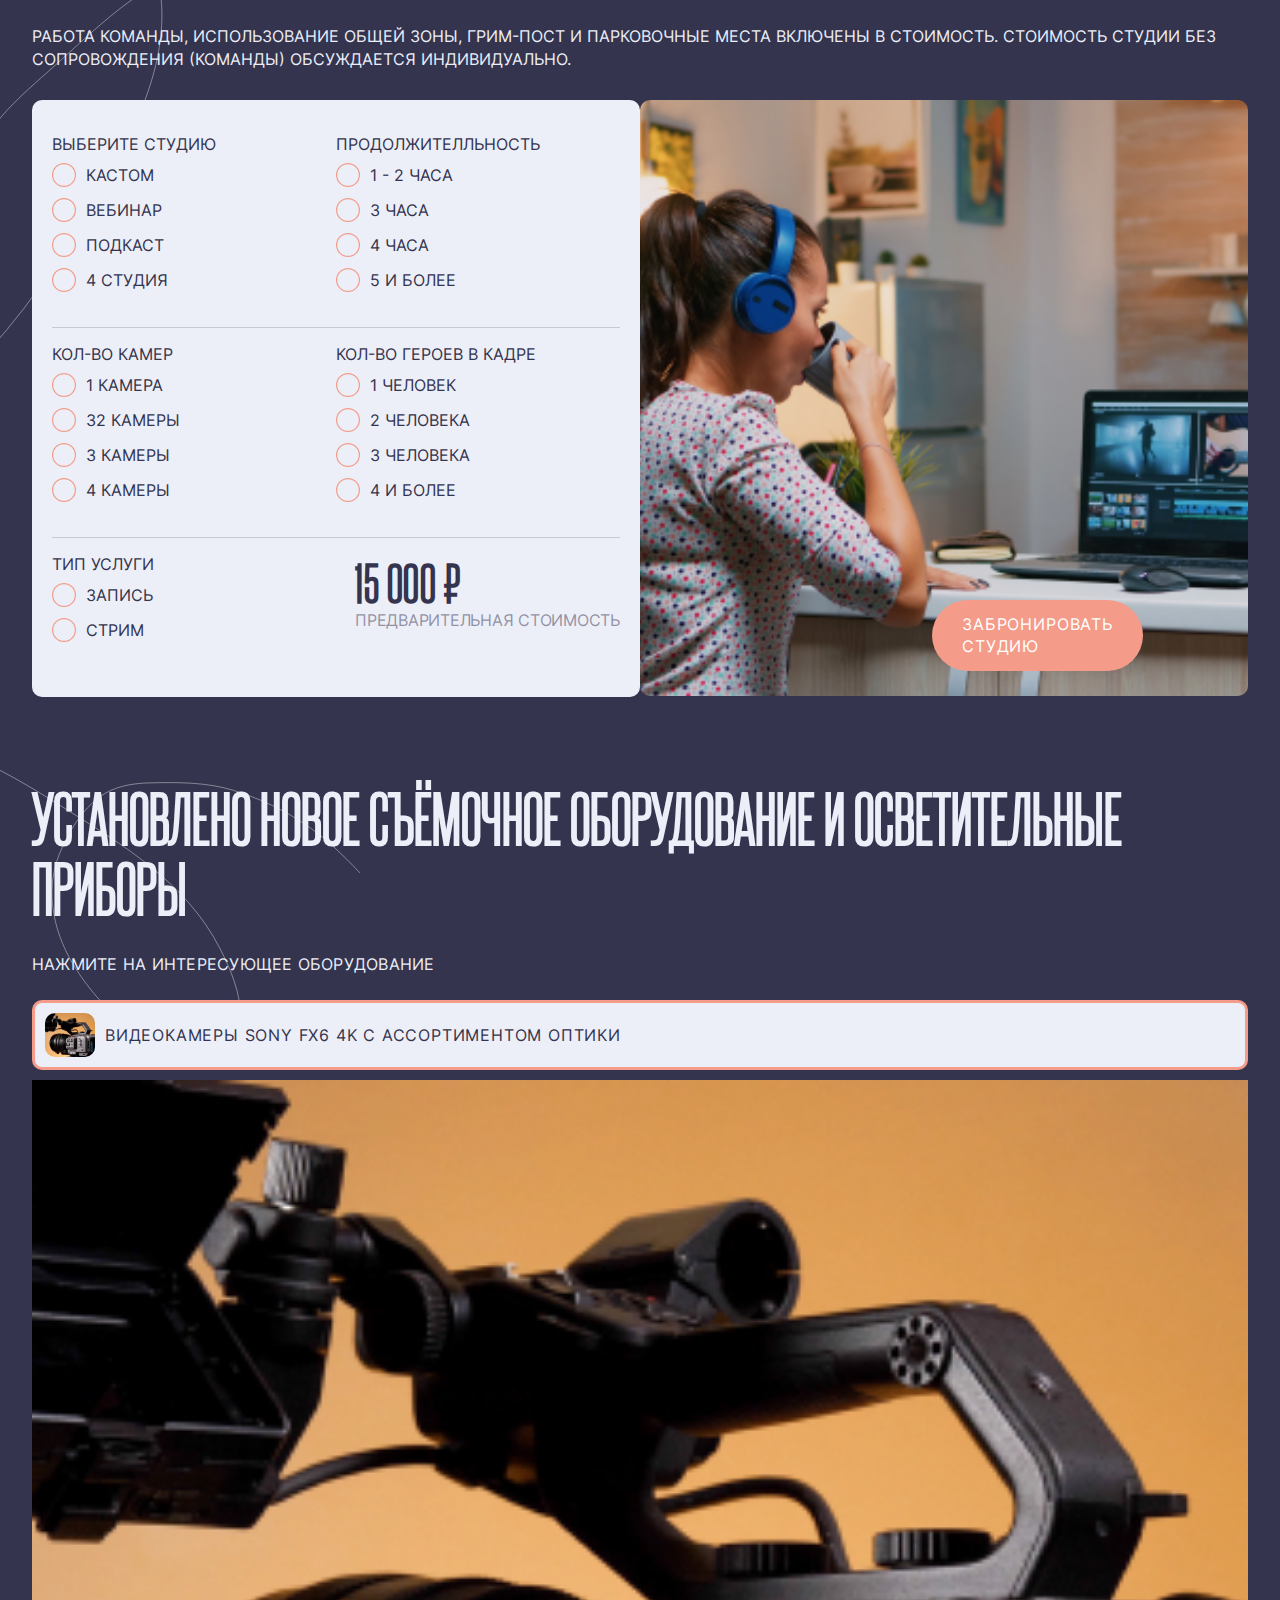
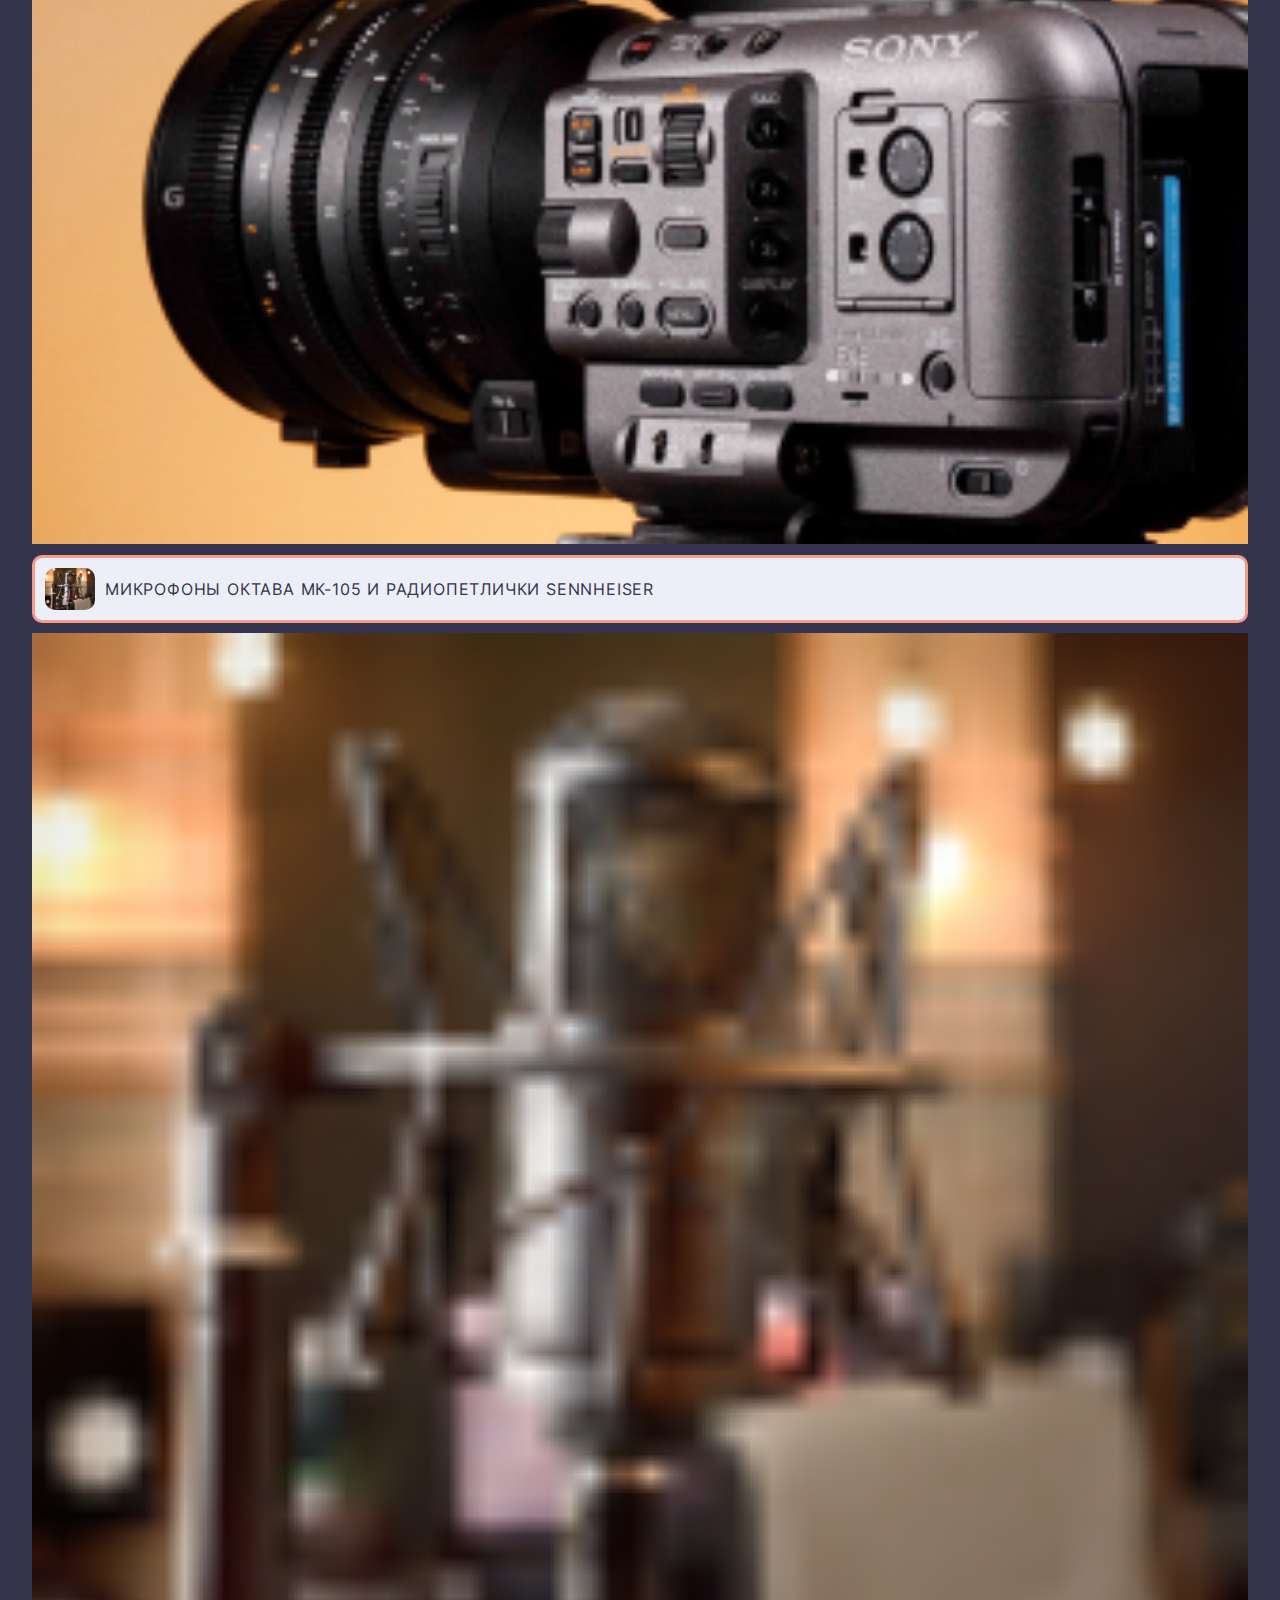
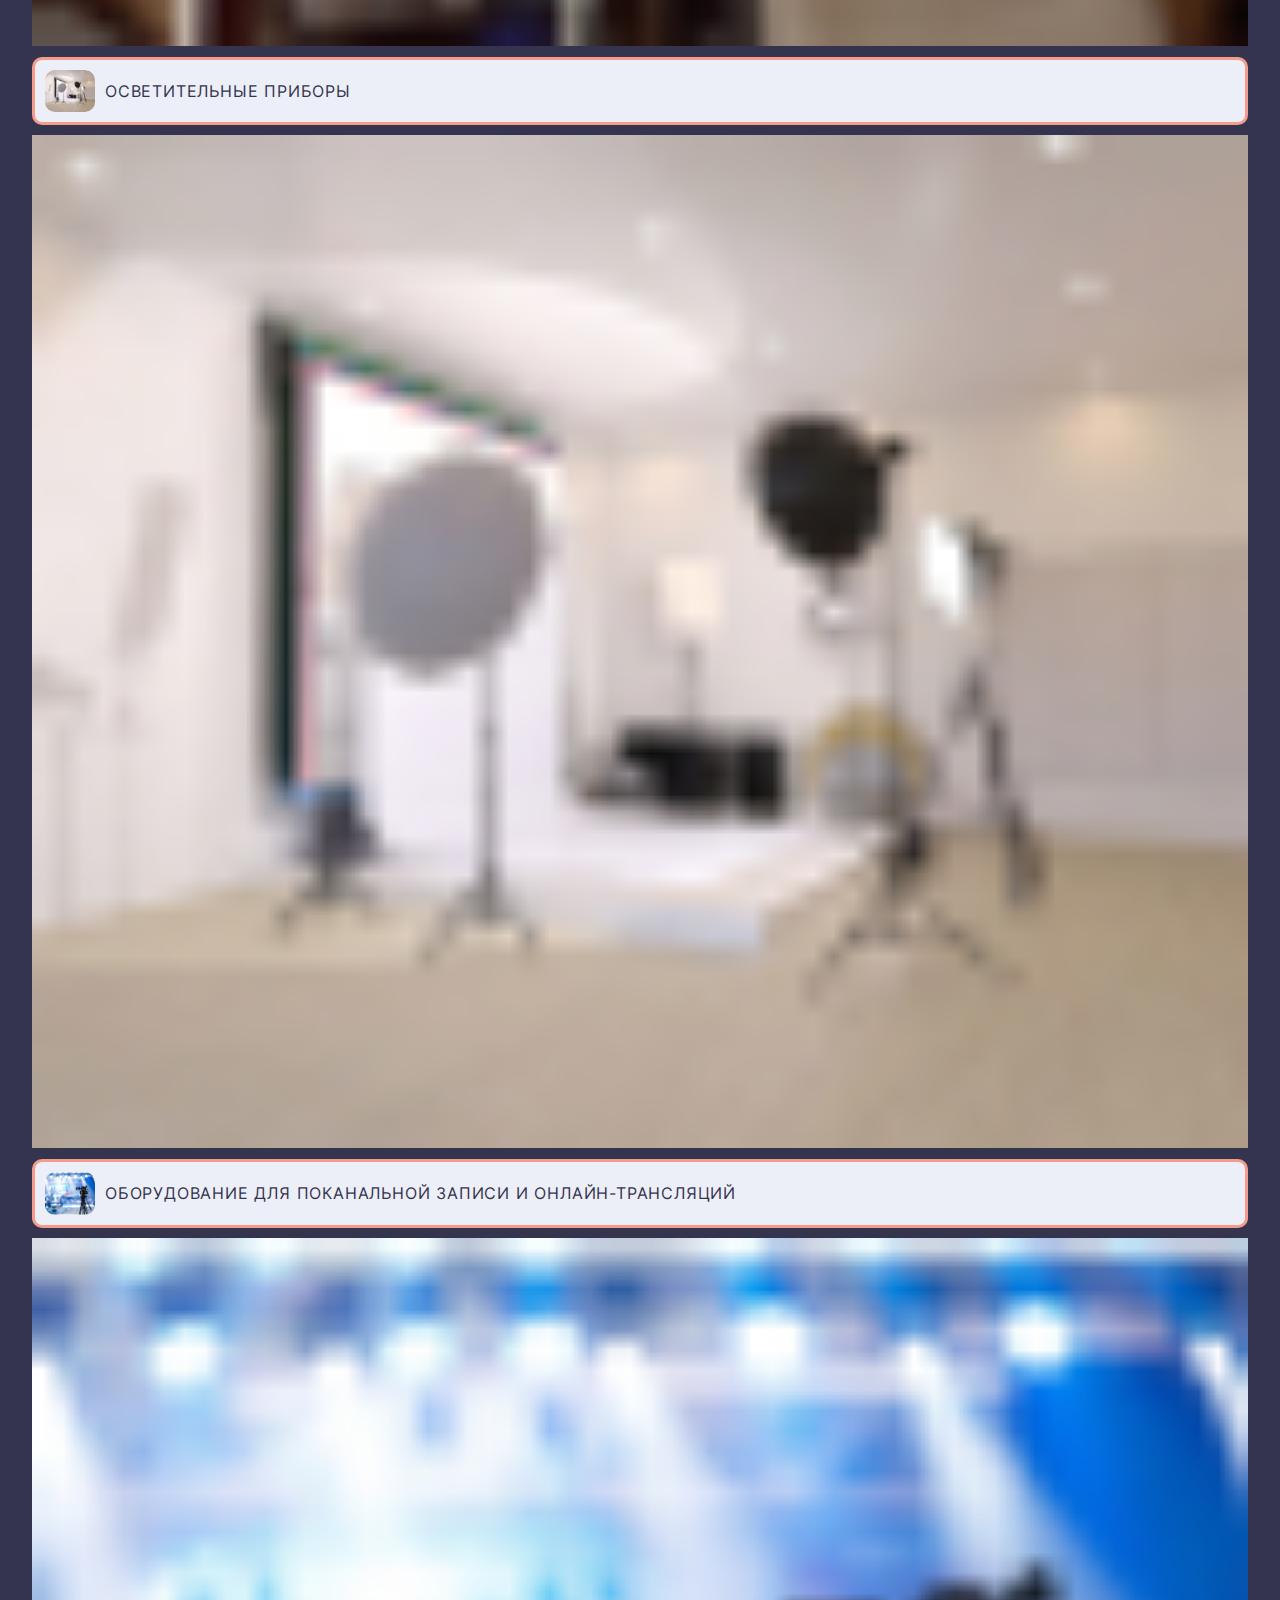
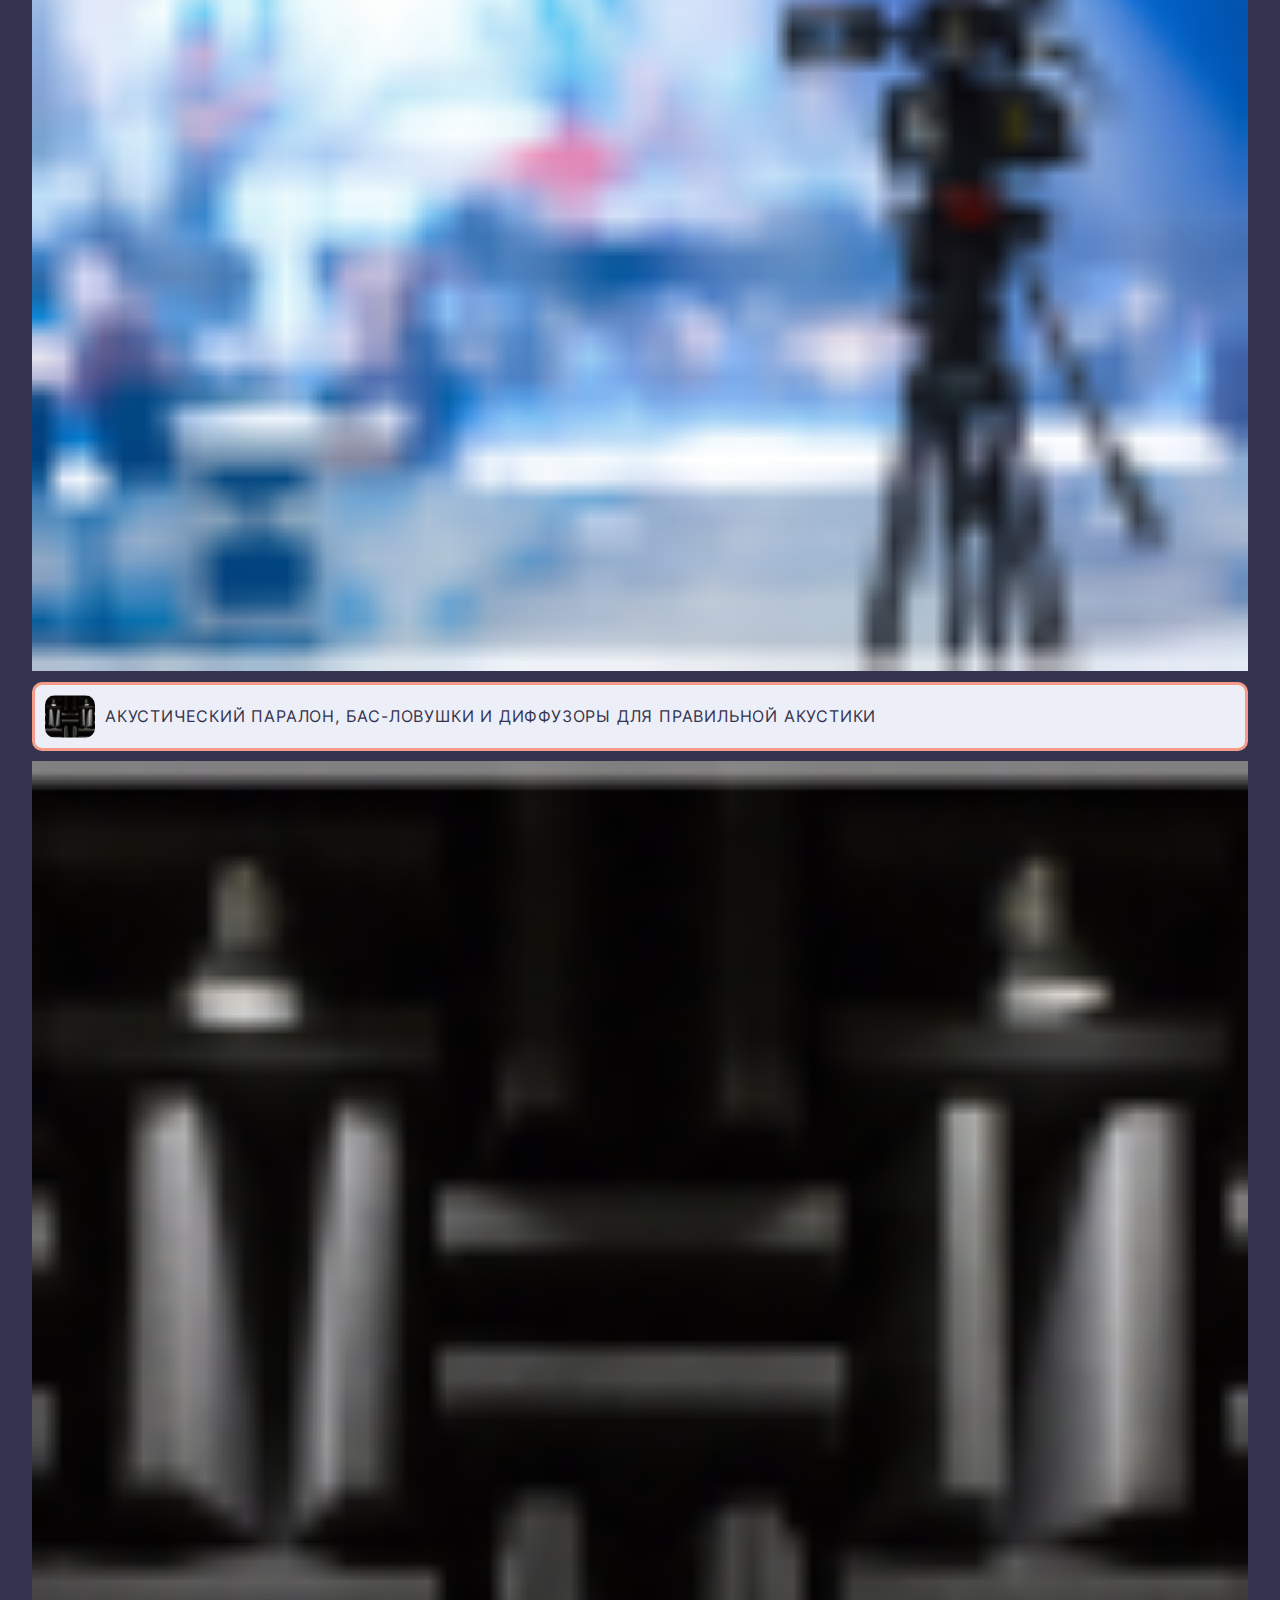
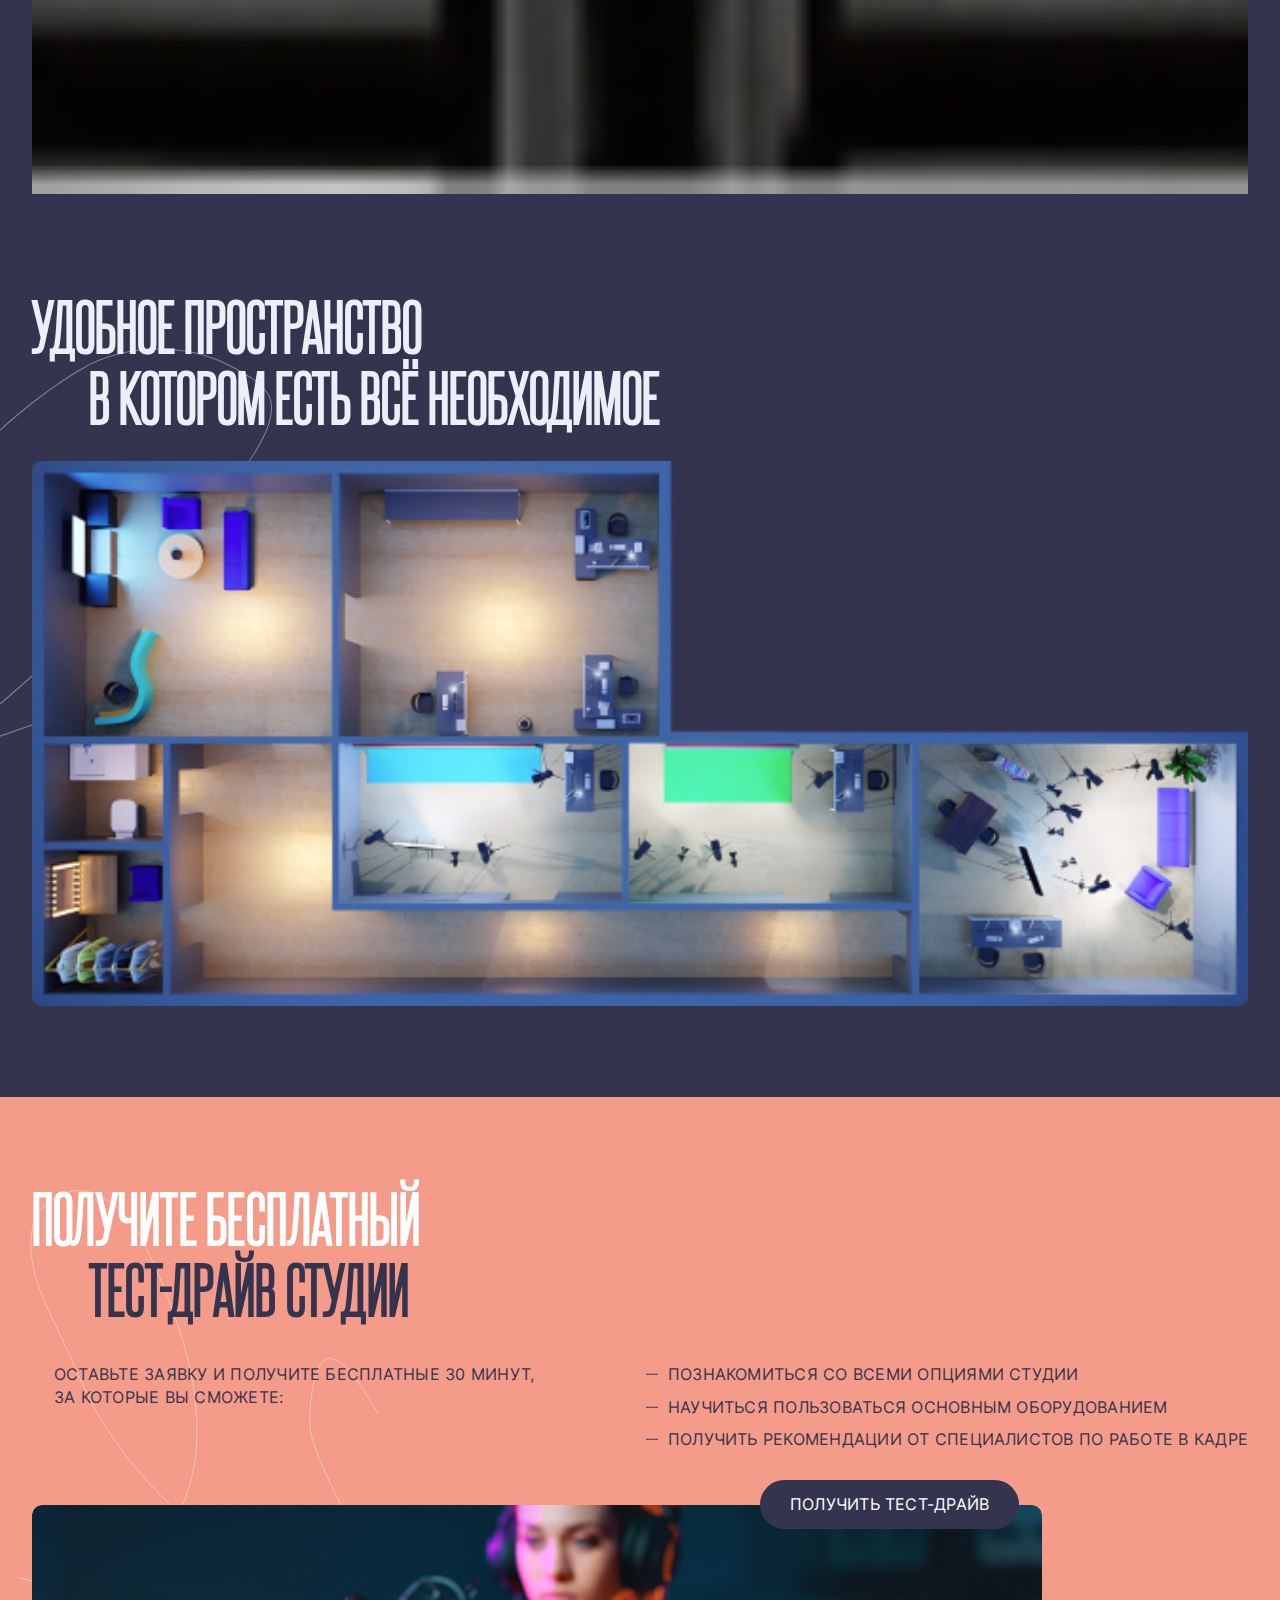
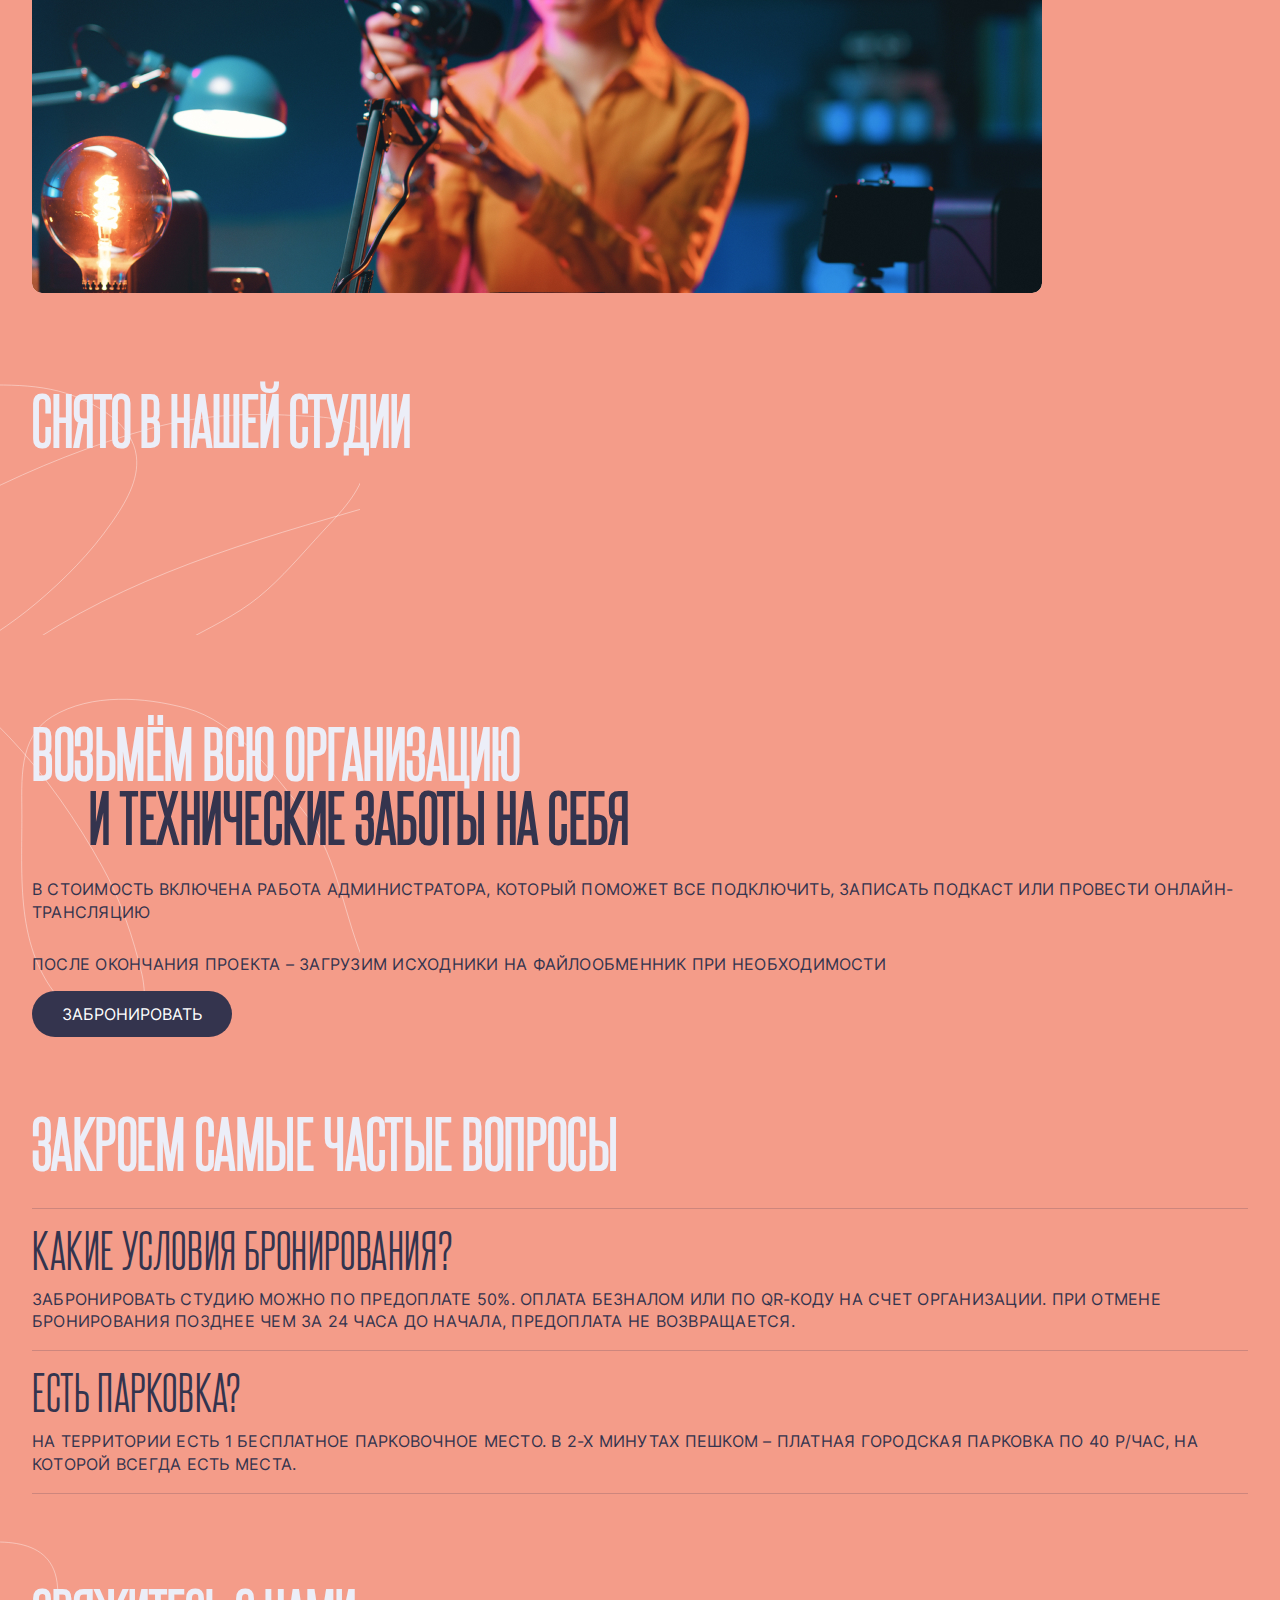
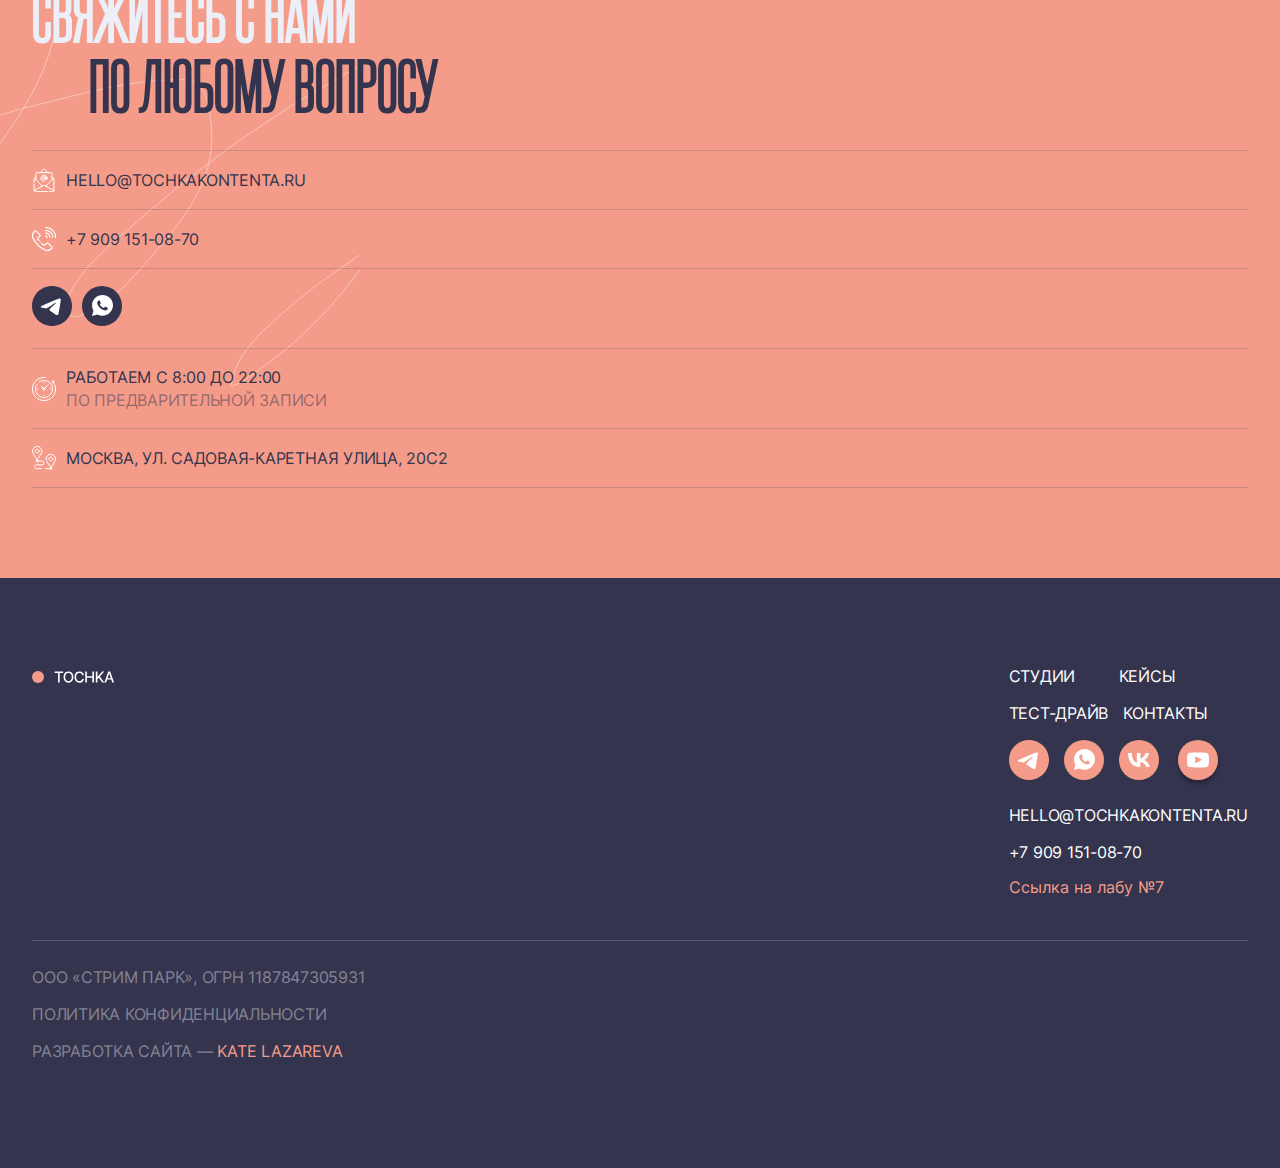
==== commit 5002c8f7: "-m" ====
--- a/index.html
+++ b/index.html
@@ -13,7 +13,7 @@
             <a href="#"><img src="img/logo.svg" alt="logo__logo"></a>
             <a href="#" class="main-header__link link__adr"><img src="img/icon 04.svg" alt="adress_icon"><span class="main-header__link_span">8 минут от м. Тульская</span></a>
             <a href="#" class="main-header__link"> <img src="img/icon 01.svg" alt="logo__phone"> <span class="main-header__link_span">+7 909 151-08-70</span></a>
-            <a href="/intro-to-layout-DOFONSON/form.html" target="_blank" class="main-header__link main-header__link--laba main-header__burger">Ссылка на лабу №8</a>
+            <a href="   form.html" target="_blank" class="main-header__link main-header__link--laba main-header__burger">Ссылка на лабу №8</a>
             <nav>
                 <button class="main-header__burger"><img src="img/burger.svg" alt="бургер меню"></button>
                 <nav>
@@ -22,7 +22,7 @@
                         <li><a href="#" class="main-header__link">тест-драйв</a></li>
                         <li><a href="#" class="main-header__link">кейсы</a></li>
                         <li><a href="#" class="main-header__link">контакты</a></li>
-                        <li><a href="../intro-to-layout-DOFONSON/form.html" target="_blank" class="main-header__link main-header__link--laba">Ссылка на лабу №8</a></li>
+                        <li><a href="form.html" target="_blank" class="main-header__link main-header__link--laba">Ссылка на лабу №8</a></li>
                     </ul>
                 </nav>
             </nav>
@@ -311,13 +311,15 @@
         <div class="second-main-part">
             <section class="section_7">
                 <div class="wrapper">
-                    <h2>Получите бесплатный <br> <span>тест-драйв студии</span></h2>
-                    <p>Оставьте заявку и получите бесплатные 30 минут, за которые вы сможете:</p>
-                    <ul>
-                        <li><img src="img/—.svg" alt="черточка"> <p>Познакомиться со всеми опциями студии</p></li>
-                        <li><img src="img/—.svg" alt="черточка"> <p>Научиться пользоваться основным оборудованием</p></li>
-                        <li><img src="img/—.svg" alt="черточка"> <p>Получить рекомендации от специалистов по работе в кадре</p></li>
-                    </ul>
+                    <h2>Получите бесплатный <br> <span class="section_7__h2-span">тест-драйв студии</span></h2>
+                    <div class="section_7-main">
+                        <p>Оставьте заявку и получите бесплатные 30 минут, за которые вы сможете:</p>
+                        <ul>
+                            <li><img src="img/—.svg" alt="черточка"> <p>Познакомиться со всеми опциями студии</p></li>
+                            <li><img src="img/—.svg" alt="черточка"> <p>Научиться пользоваться основным оборудованием</p></li>
+                            <li><img src="img/—.svg" alt="черточка"> <p>Получить рекомендации от специалистов по работе в кадре</p></li>
+                        </ul>
+                    </div>
                     <div class="section_7__link-block">
                         <a>Получить тест-драйв</a>
                     </div>
@@ -343,7 +345,7 @@
             <section class="section_9">
                 <div class="wrapper">
                     <div class="section_9-top">
-                        <h2>Возьмём всю организацию <span>и технические заботы на себя</span></h2>
+                        <h2>Возьмём всю организацию <br> <span>и технические заботы на себя</span></h2>
                         <p>В стоимость включена работа администратора, который поможет все подключить, 
                         записать подкаст или провести онлайн-трансляцию</p>
                         <p>после окончания проекта – загрузим исходники на файлообменник при необходимости</p>
@@ -397,7 +399,7 @@
                         <a href="#" class=""><img src="img/socials (1).svg" alt="иконка vk"></a> <a href="#" class=""><img src="img/socials (2).svg" alt="иконка youtube"></a></li>
                     <li class="footer-links__item"><a href="#" class="footer-links__link">hello@tochkakontenta.ru</a></li>
                     <li class="footer-links__item"><a href="#" class="footer-links__link">+7 909 151-08-70</a></li>
-                    <li class="footer-links__item"><a href="/intro-to-layout-DOFONSON/laba7.html" target="_blank" class="footer-links__link--laba footer-links__link--laba">Ссылка на лабу №7</a></li>
+                    <li class="footer-links__item"><a href="laba7.html" target="_blank" class="footer-links__link--laba footer-links__link--laba">Ссылка на лабу №7</a></li>
                 </ul>
             </div>
             <div class="politics">
--- a/styles/styles.css
+++ b/styles/styles.css
@@ -577,12 +577,12 @@
 }
 .section_7 ul img{
     position: absolute;
-    top: -16px;
+    top: 10px;
 }
 .section_7 li {
     margin-bottom: 10px;
     position: relative;
-    margin-left: 10px;
+    margin-left: 20px;
 }
 
 .section_7 p {
@@ -878,8 +878,15 @@
     .section_7 a {
         right: 5.8%;
     }
-}
-
+    .section_7__h2-span{
+        margin-left: 100px;
+    }
+    .section_7-main{
+        display: grid;
+        grid-template-columns: auto auto;
+        align-items: baseline;
+    }
+}
 @media (min-width: 1024px) {
     .section_7 a {
         right: 18.8%;
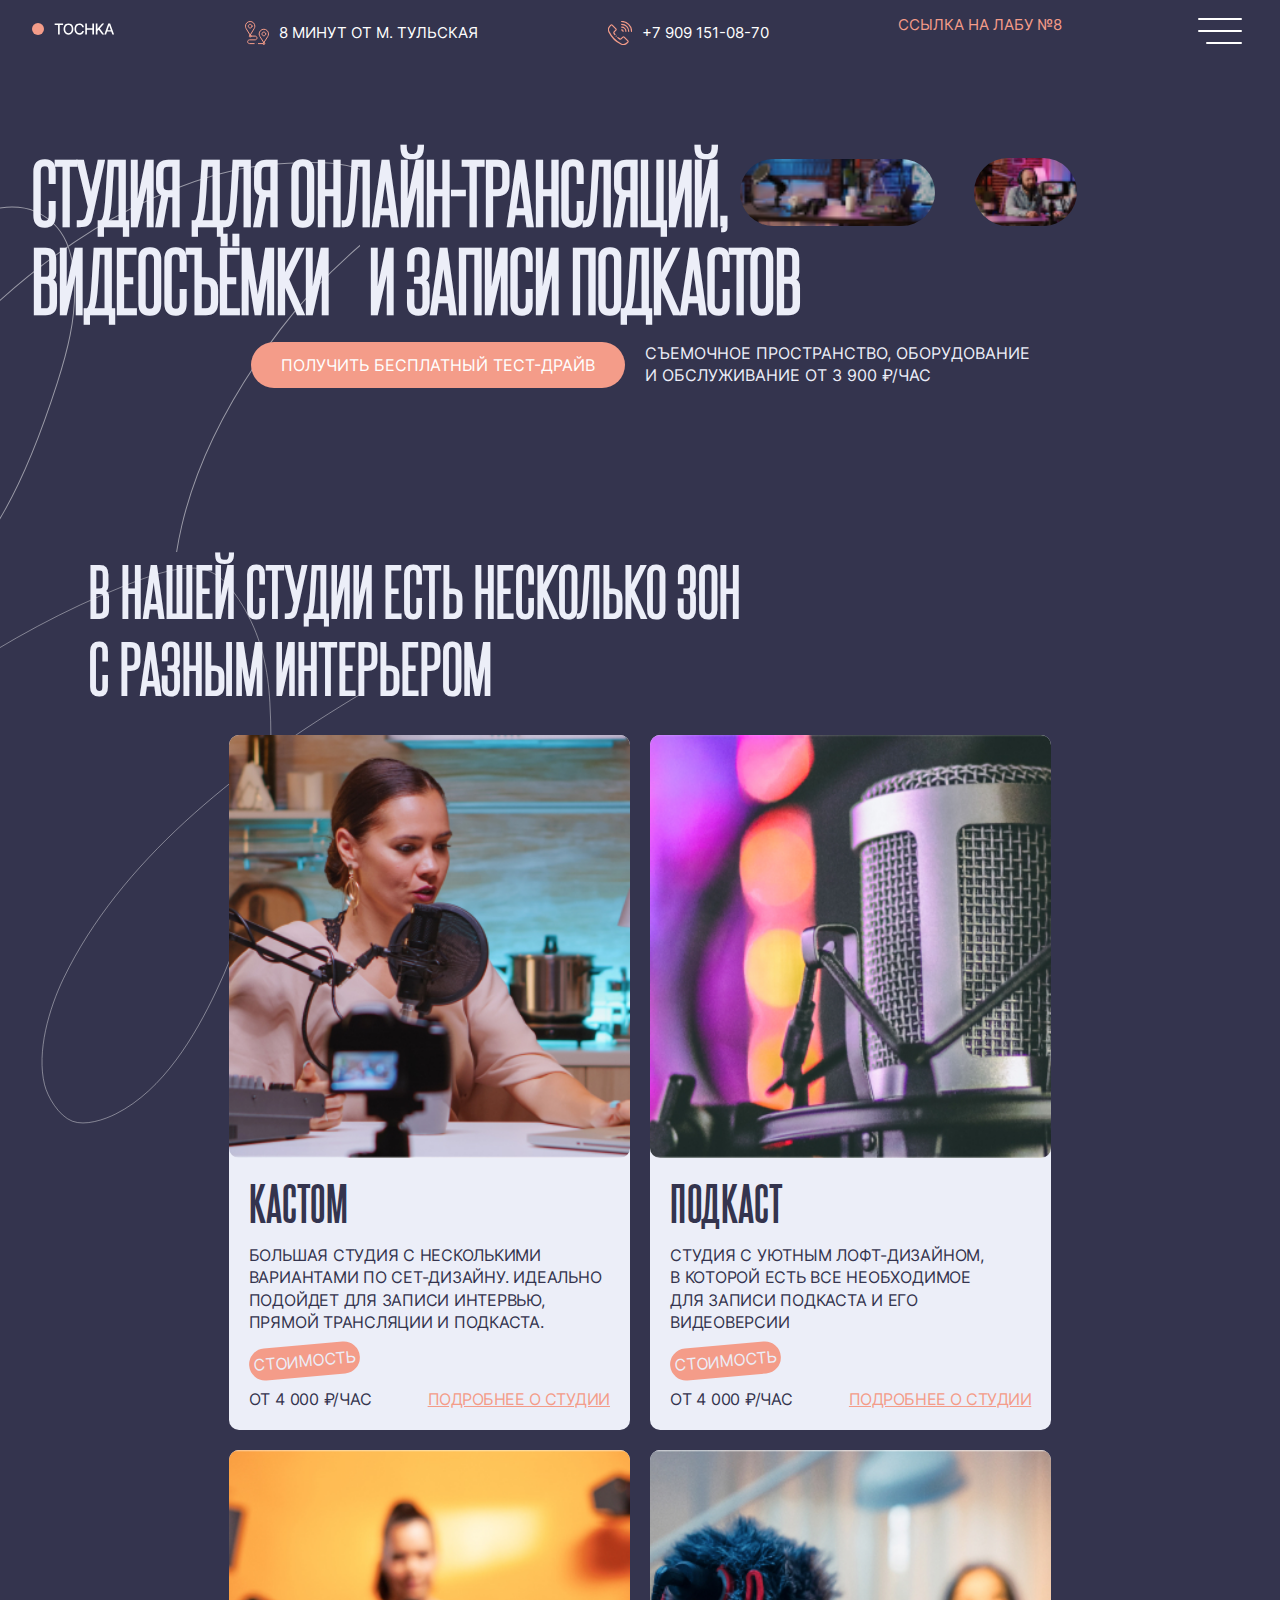
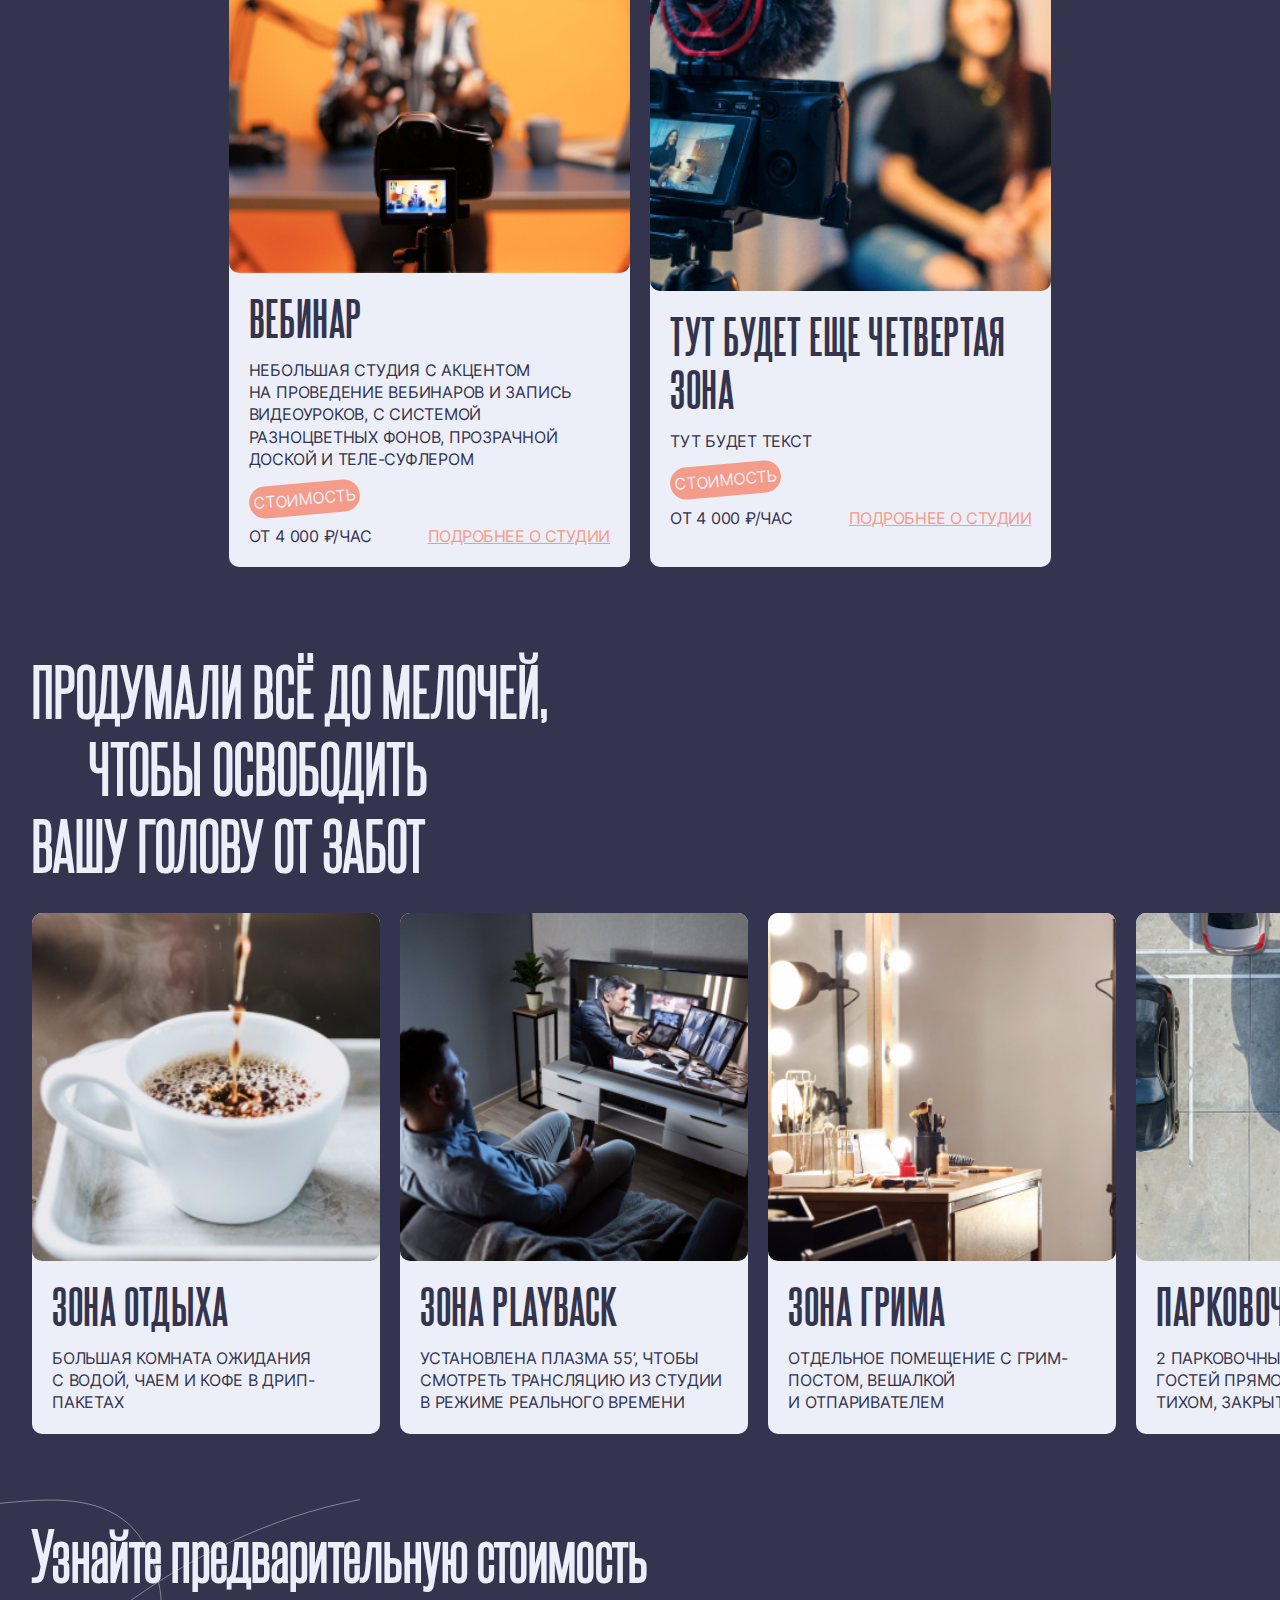
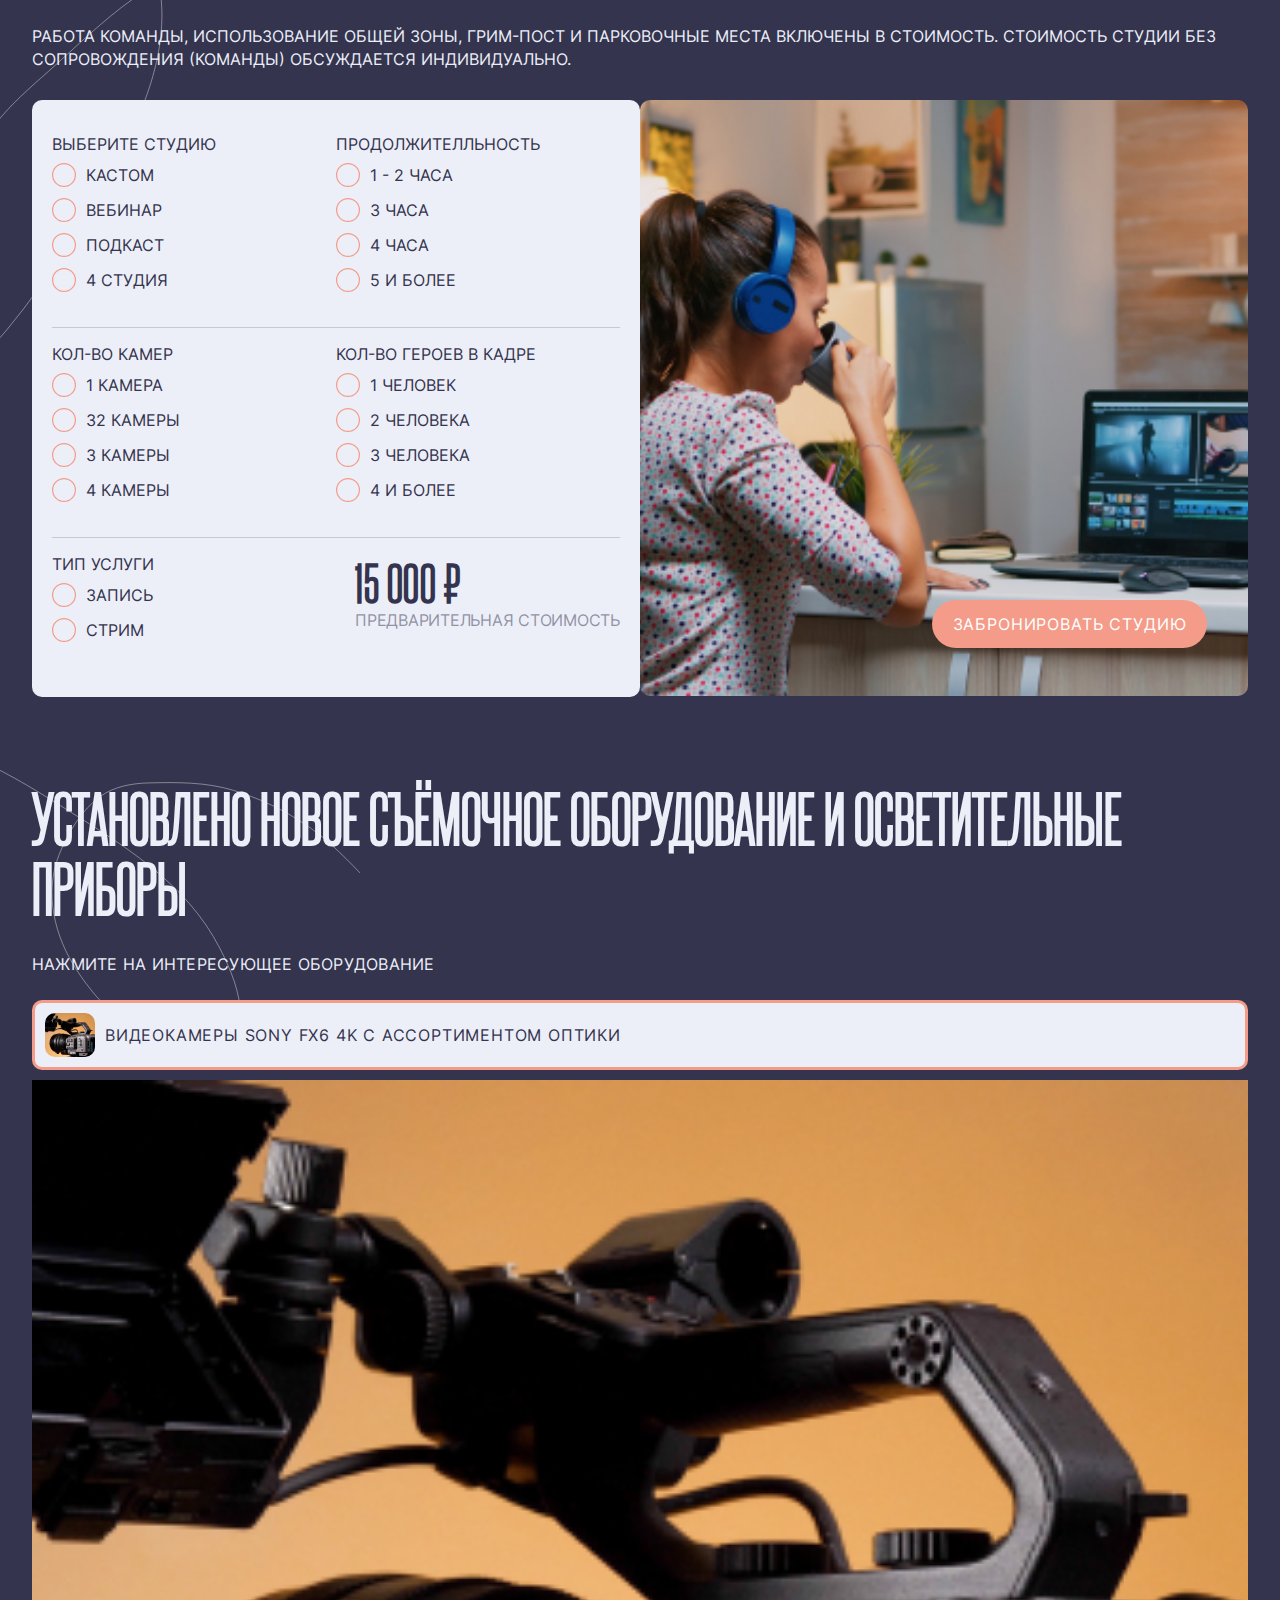
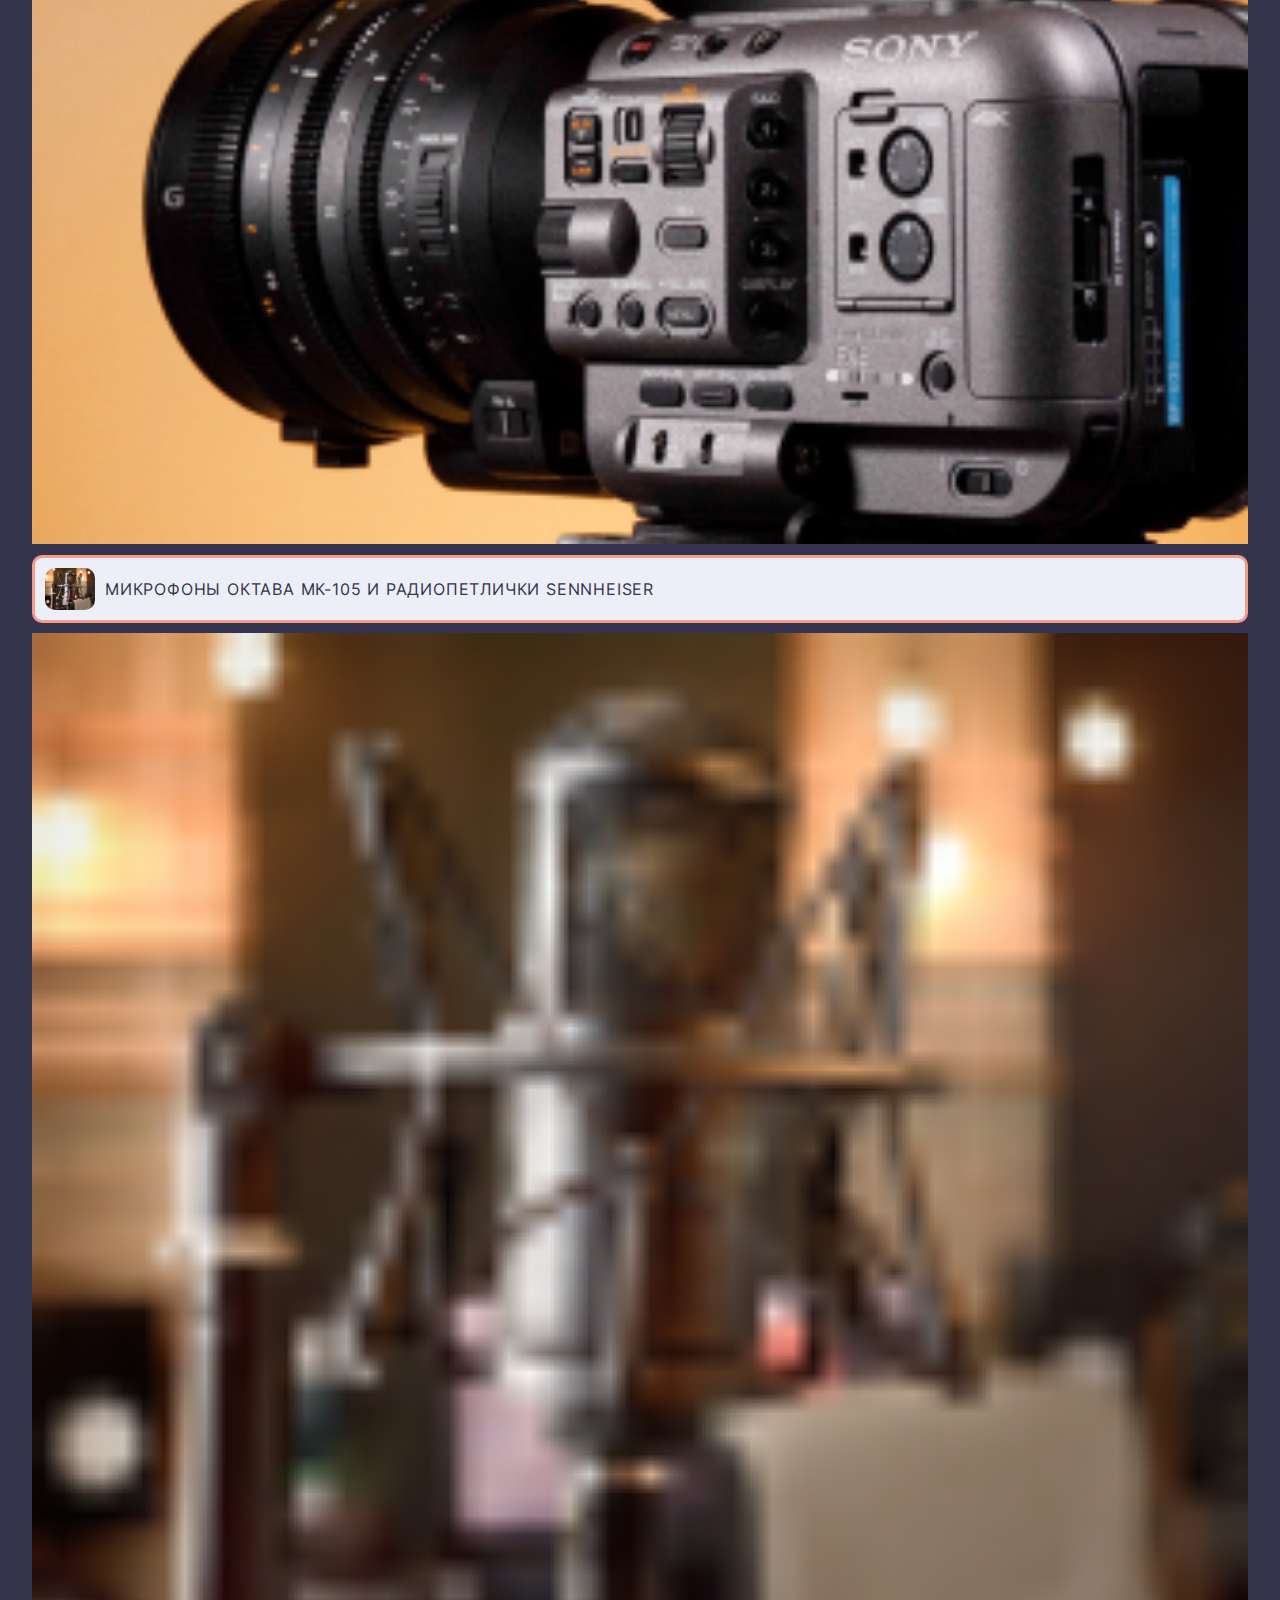
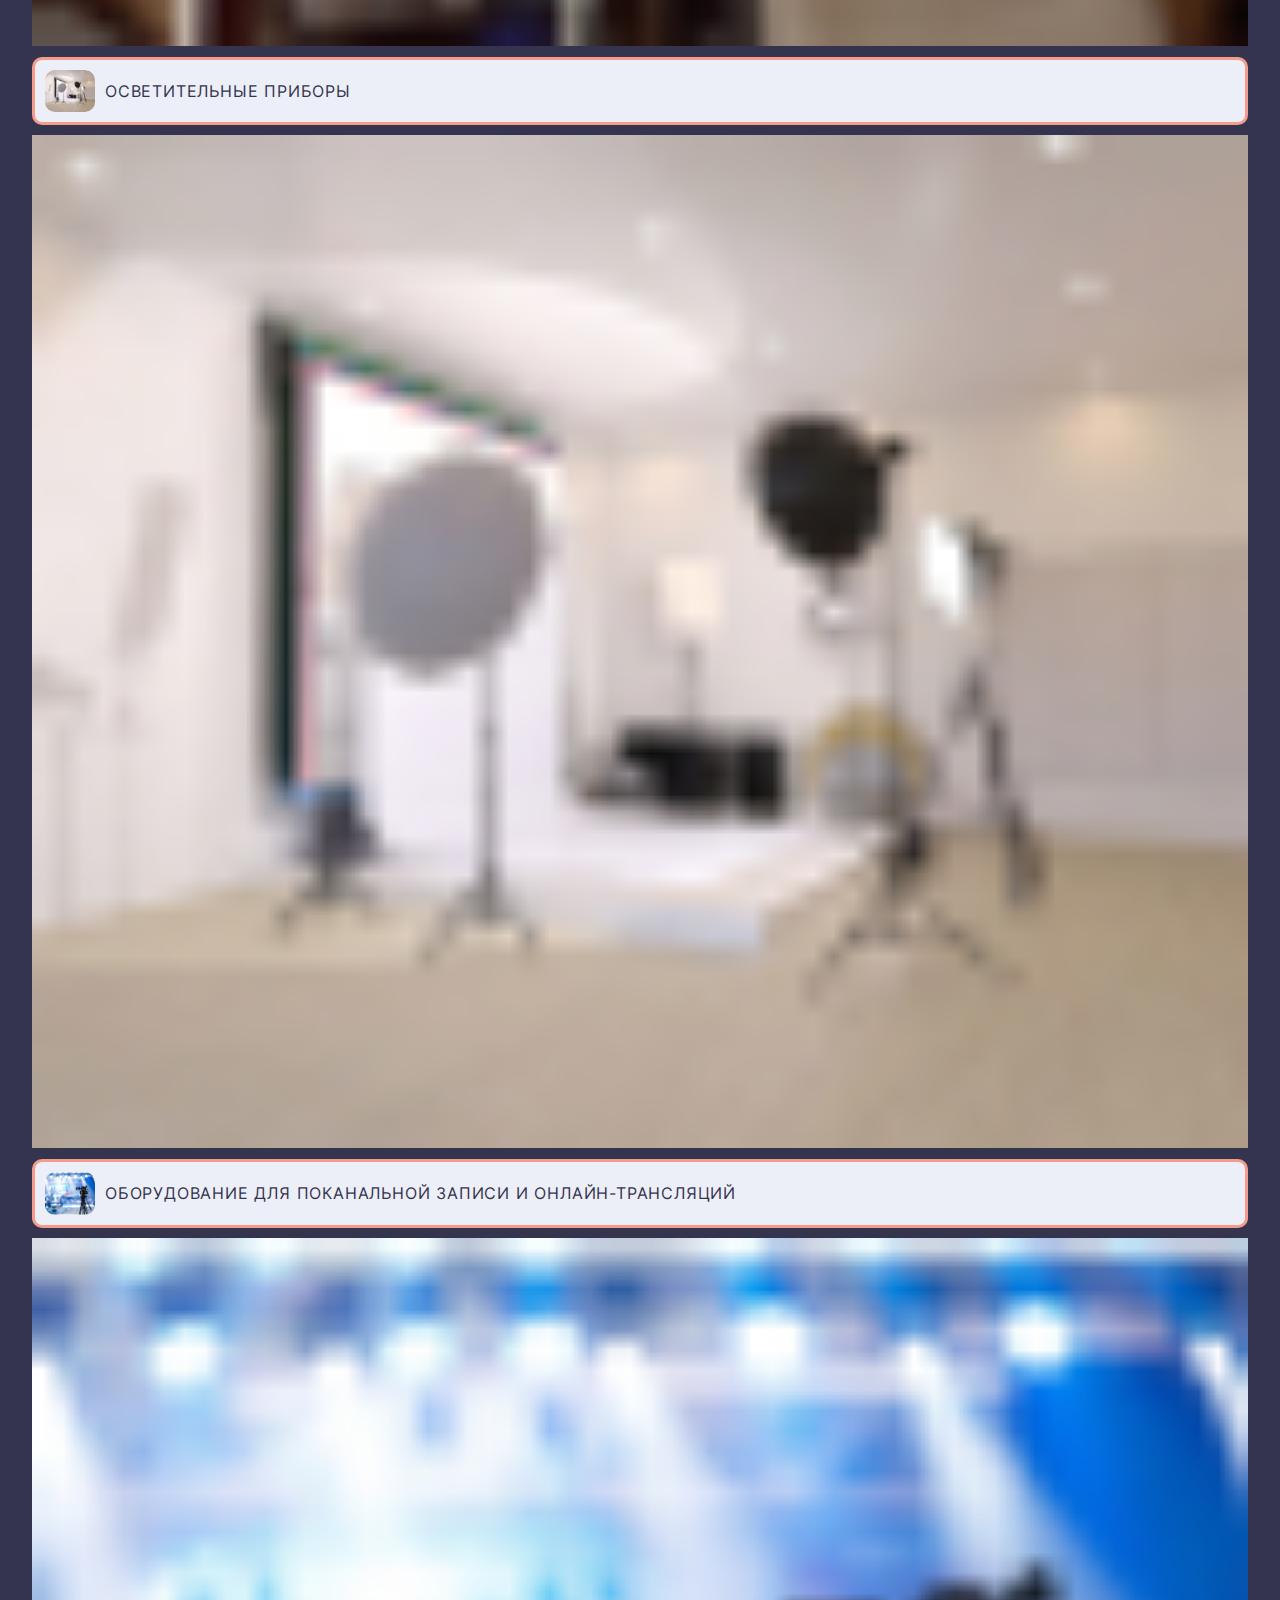
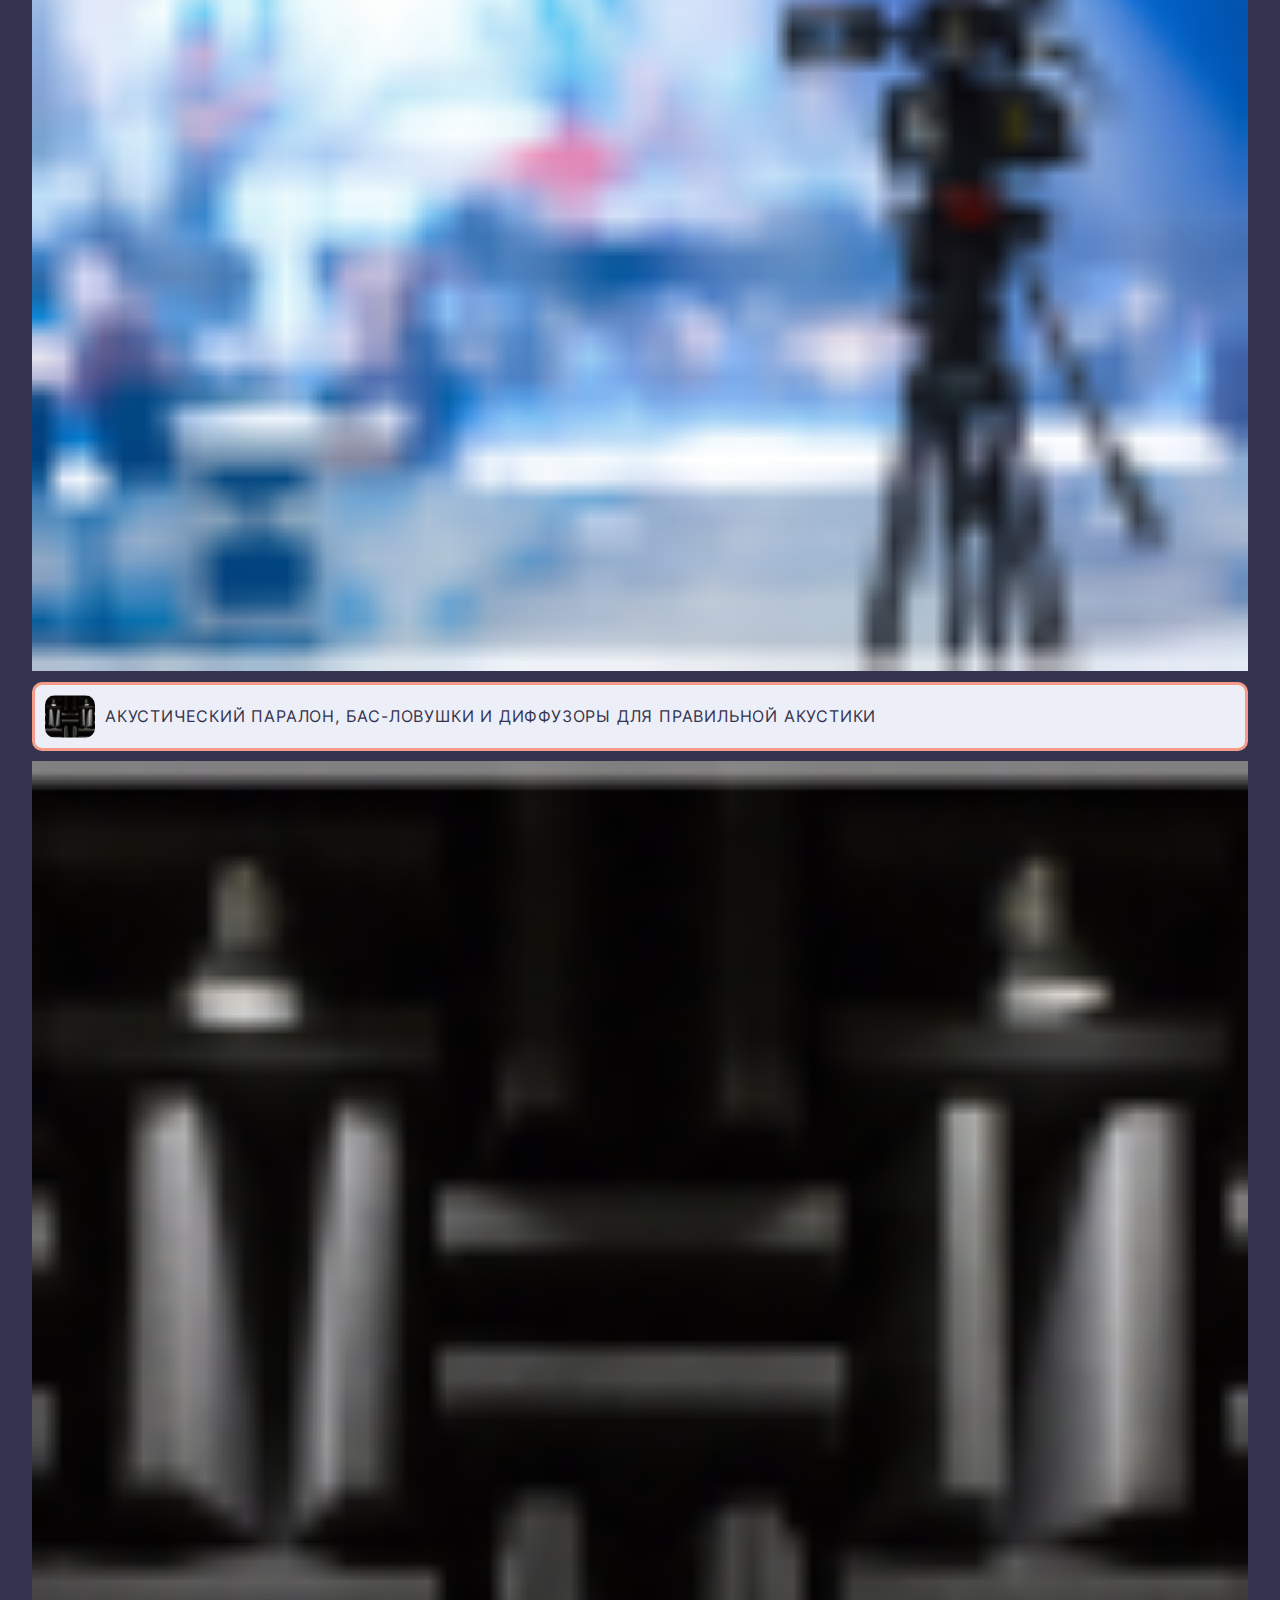
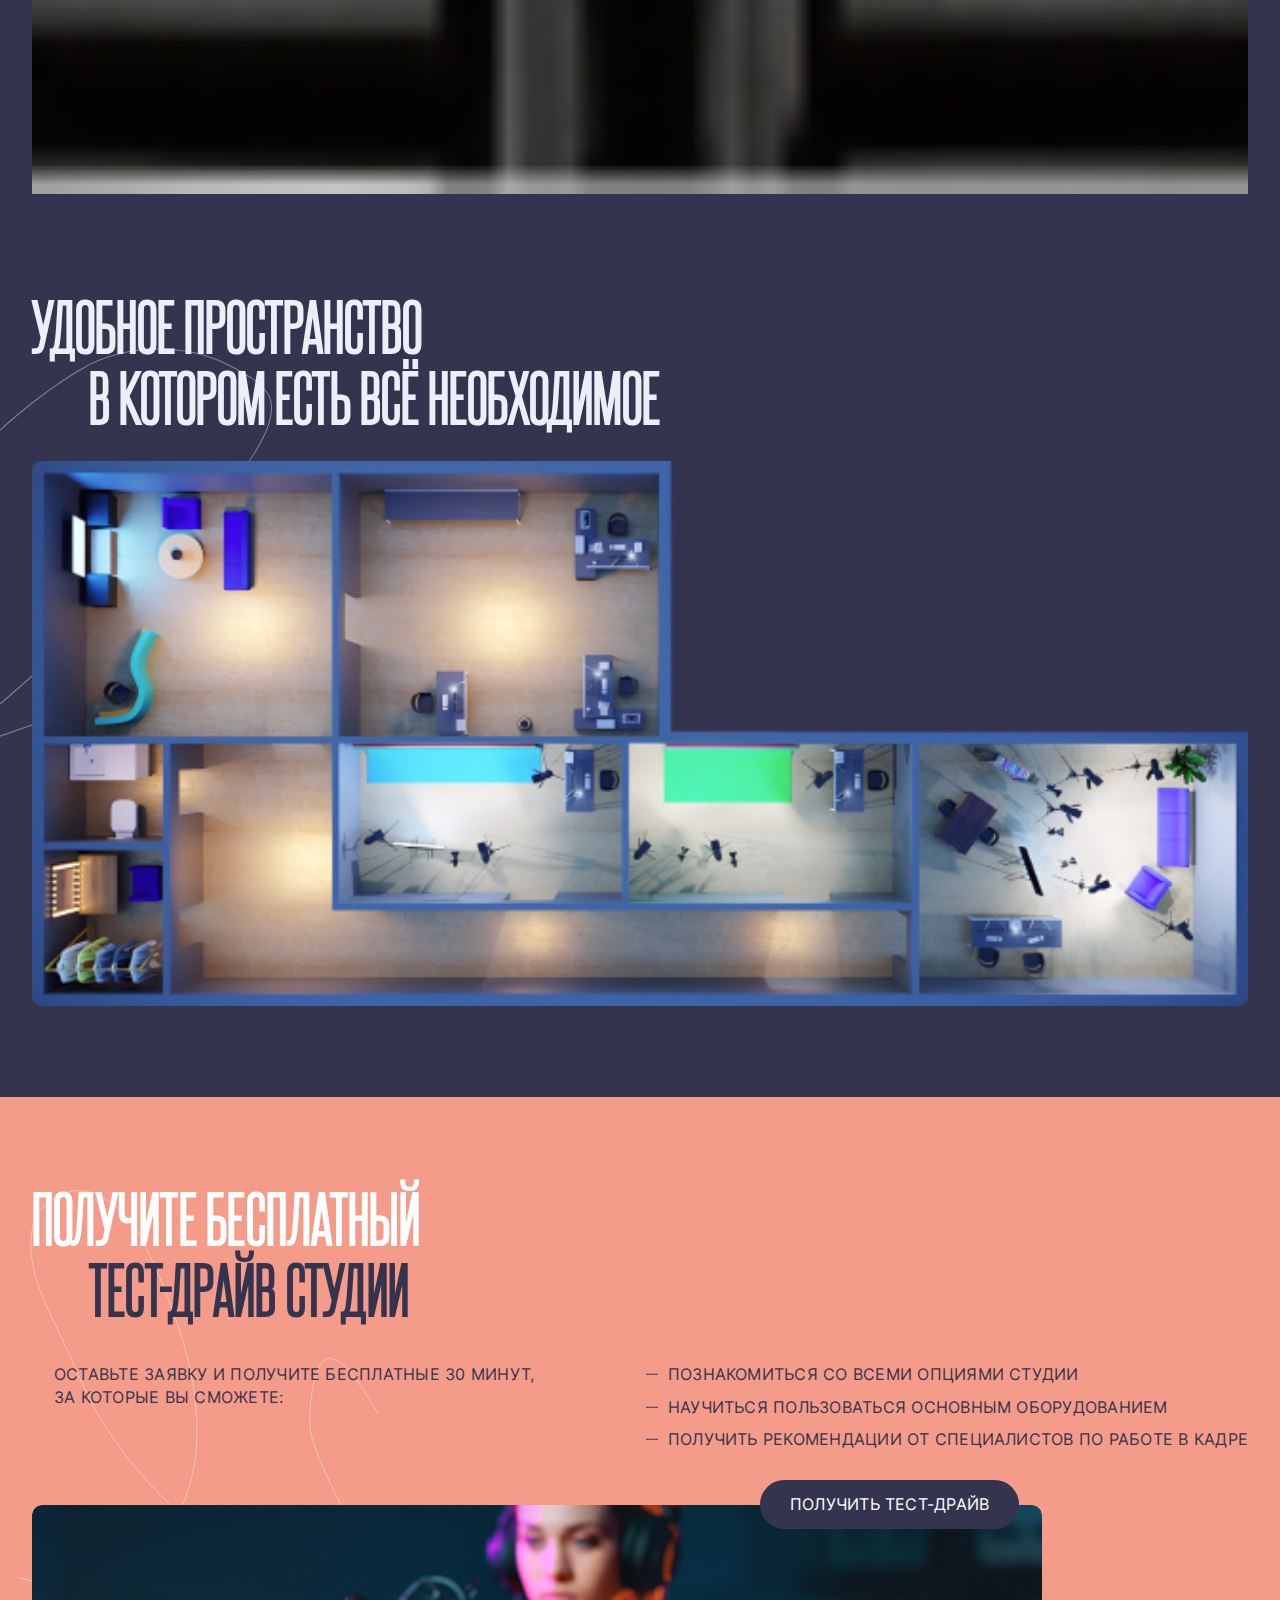
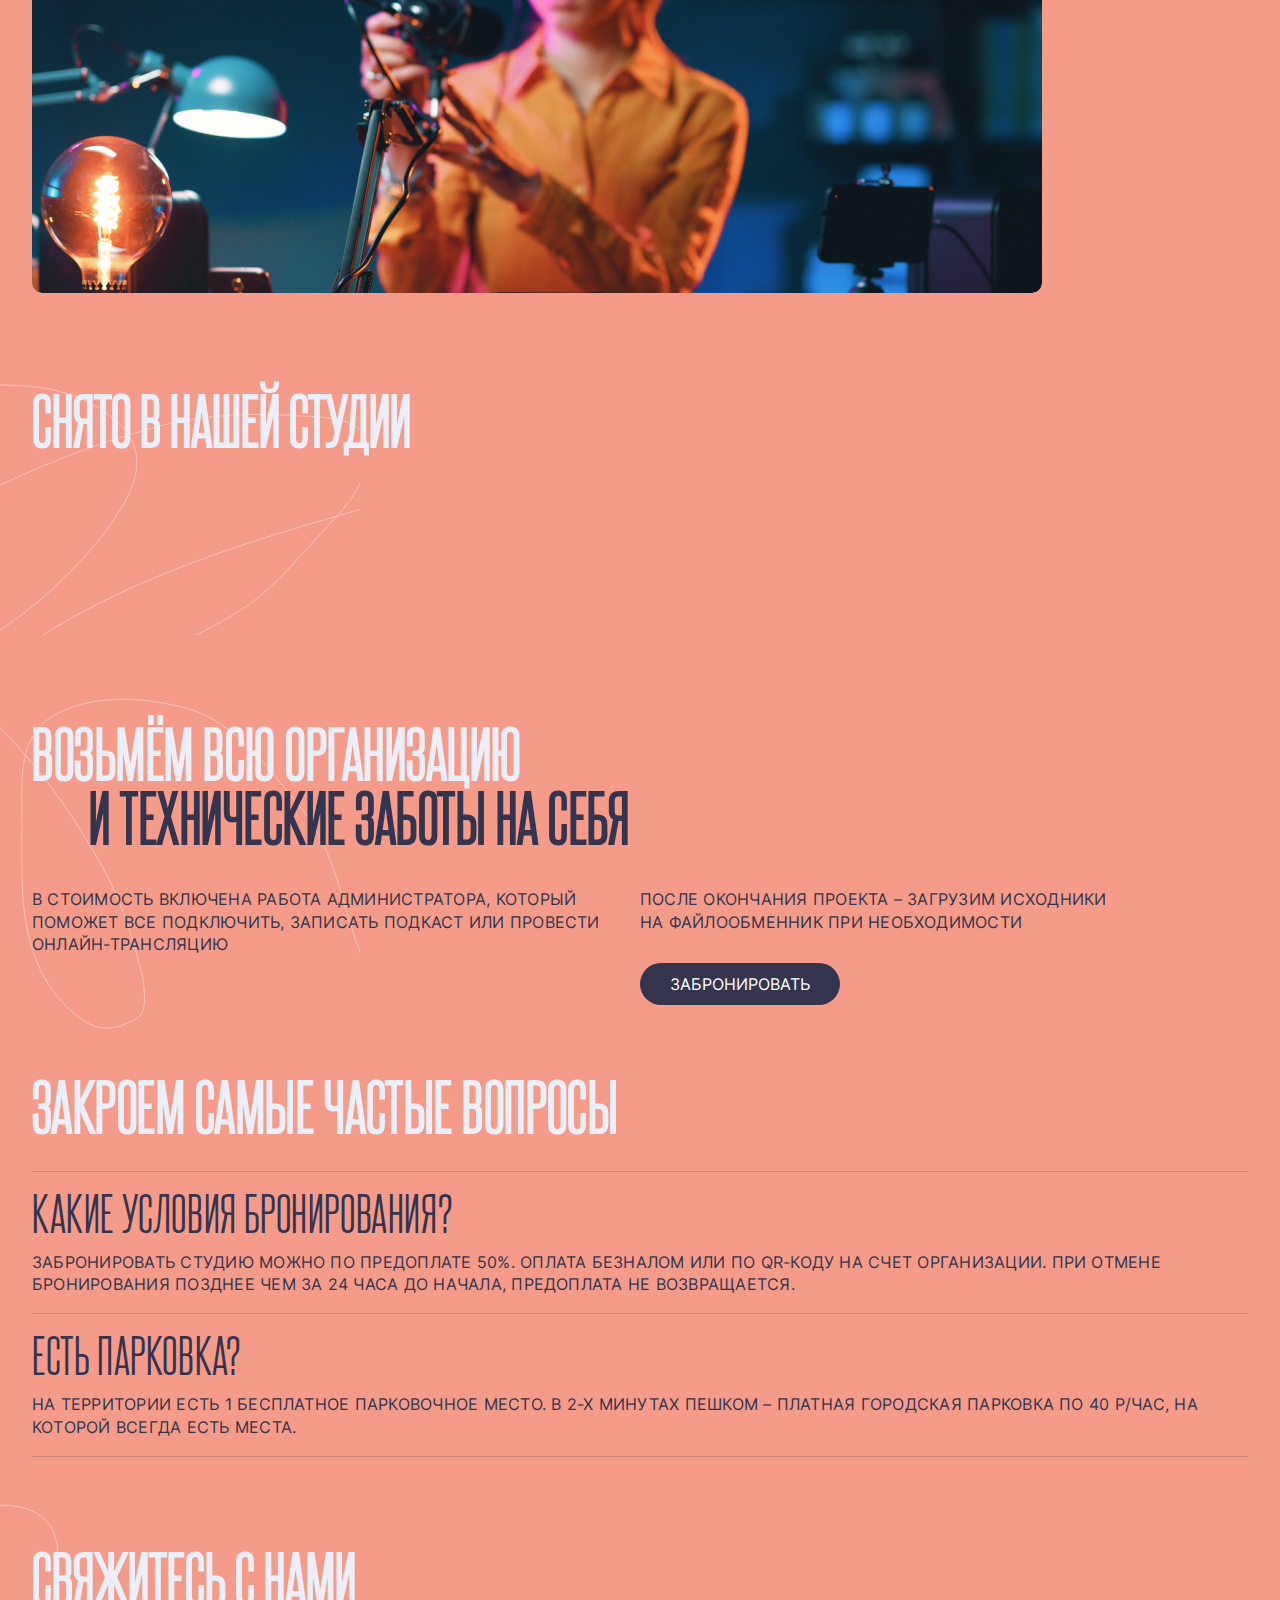
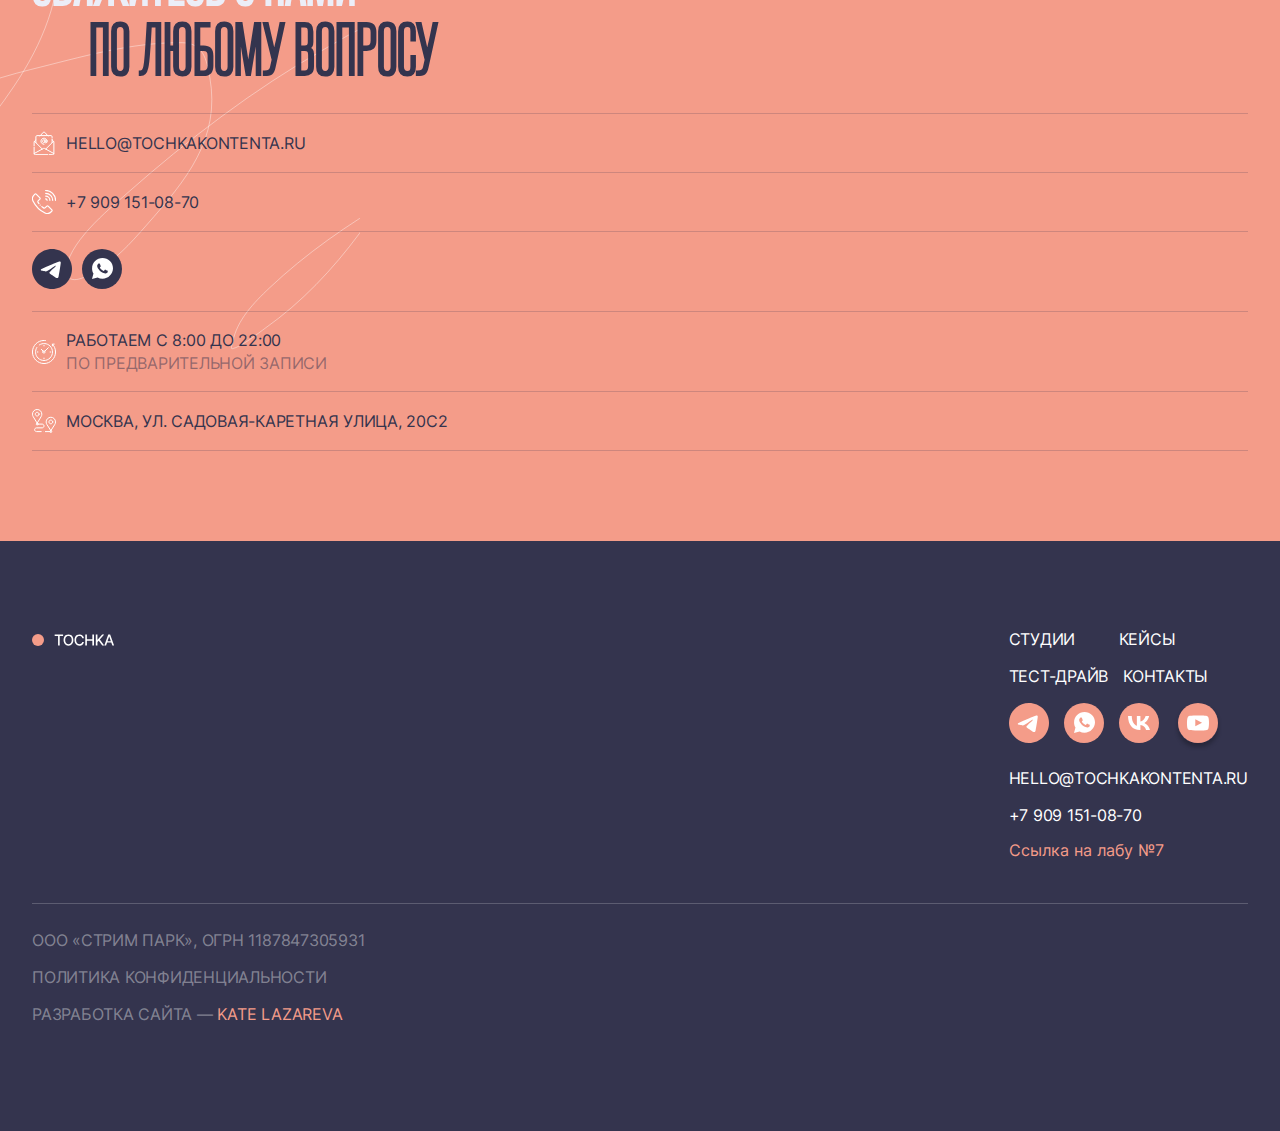
==== commit f05417cd: "-m" ====
--- a/index.html
+++ b/index.html
@@ -51,12 +51,12 @@
                 <ul class="section_2__list">
                     <li class="list__item">
                         <img src="img/img_zone 01.jpg" alt="девушка в студии звукозаписи">
-                        <div class="list__item__main">
+                        <div class="item__main">
                             <h3>кастом</h3>
                             <p>Большая студия с несколькими вариантами по сет-дизайну. 
                             Идеально подойдет для записи интервью, прямой трансляции и подкаста.</p>
-                            <p class="list__item__cost">стоимость</p>
-                            <div class="list__item__bottom">
+                            <p class="item__cost">стоимость</p>
+                            <div class="item__bottom">
                                 <p>От 4 000 ₽/час</p>
                                 <a href="#">Подробнее о студии</a>
                             </div>
@@ -64,12 +64,12 @@
                     </li>
                     <li class="list__item">
                         <img src="img/img_zone 01 (1).jpg" alt="микрофон">
-                        <div class="list__item__main">
+                        <div class="item__main">
                             <h3>подкаст</h3>
                             <p>Студия с уютным лофт-дизайном, в которой есть все необходимое для записи
                             подкаста и его видеоверсии</p>
-                            <p class="list__item__cost">стоимость</p>
-                            <div class="list__item__bottom">
+                            <p class="item__cost">стоимость</p>
+                            <div class="item__bottom">
                                 <p>От 4 000 ₽/час</p>
                                 <a href="#">Подробнее о студии</a>
                             </div>
@@ -77,12 +77,12 @@
                     </li>
                     <li class="list__item">
                         <img src="img/img_zone 01 (2).jpg" alt="камера направленная на девушку">
-                        <div class="list__item__main">
+                        <div class="item__main">
                             <h3>вебинар</h3>
                             <p>Небольшая студия с акцентом на проведение вебинаров и запись видеоуроков,
                             с системой разноцветных фонов, прозрачной доской и теле-суфлером</p>
-                            <p class="list__item__cost">стоимость</p>
-                            <div class="list__item__bottom">
+                            <p class="item__cost">стоимость</p>
+                            <div class="item__bottom">
                                 <p>От 4 000 ₽/час</p>
                                 <a href="#">Подробнее о студии</a>
                             </div>
@@ -90,11 +90,11 @@
                     </li>
                     <li class="list__item">
                         <img src="img/img_zone 01 (3).jpg" alt="девушка в студии звукозаписи">
-                        <div class="list__item__main">
+                        <div class="item__main">
                             <h3>Тут будет еще четвертая зона</h3>
                             <p>тут будет текст</p>
-                            <p class="list__item__cost">стоимость</p>
-                            <div class="list__item__bottom">
+                            <p class="item__cost">стоимость</p>
+                            <div class="item__bottom">
                                 <p>От 4 000 ₽/час</p>
                                 <a href="#">Подробнее о студии</a>
                             </div>
@@ -109,28 +109,28 @@
                 <ul class="section_3__list">
                     <li class="list__item">
                         <img src="img/img_coffee.jpg" alt="Чашка в которую наливается кофе">
-                        <div class="list__item__main">
+                        <div class="item__main">
                             <h3>Зона отдыха</h3>
                             <p>Большая комната ожидания с водой, чаем и кофе в дрип-пакетах</p>
                         </div>
                     </li>
                     <li class="list__item">
                         <img src="img/img_playbzck.jpg" alt="Человек смотрит в телевизор">
-                        <div class="list__item__main">
+                        <div class="item__main">
                             <h3>Зона playback</h3>
                             <p>Установлена плазма 55’, чтобы смотреть трансляцию из студии в режиме реального времени</p>
                         </div>
                     </li>
                     <li class="list__item">
                         <img src="img/img_makeup.jpg" alt="Гримерка">
-                        <div class="list__item__main">
+                        <div class="item__main">
                             <h3>Зона грима</h3>
                             <p>Отдельное помещение с грим-постом, вешалкой и отпаривателем</p>
                         </div>
                     </li>
                     <li class="list__item">
                         <img src="img/img_cars.jpg" alt="Парковка">
-                        <div class="list__item__main">
+                        <div class="item__main">
                             <h3>Парковочные места</h3>
                             <p>2 парковочных места для наших гостей прямо под окнами в тихом, закрытом дворе</p>
                         </div>
@@ -259,7 +259,7 @@
                                 <p>Предварительная стоимость</p>
                             </div>
                         </div>  
-                        <a href="#">Забронировать студию</a>
+                        <a class="main-form__link--btn" href="#">Забронировать студию</a>
                     </form>
                 </div>
             </div>
@@ -321,7 +321,7 @@
                         </ul>
                     </div>
                     <div class="section_7__link-block">
-                        <a>Получить тест-драйв</a>
+                        <a class="part-2__link" href="#">Получить тест-драйв</a>
                     </div>
                     <img src="img/Rectangle 7.jpg" alt="Женщина за микрофоном" class="section_7-main-image">
                 </div>
@@ -346,10 +346,16 @@
                 <div class="wrapper">
                     <div class="section_9-top">
                         <h2>Возьмём всю организацию <br> <span>и технические заботы на себя</span></h2>
-                        <p>В стоимость включена работа администратора, который поможет все подключить, 
-                        записать подкаст или провести онлайн-трансляцию</p>
-                        <p>после окончания проекта – загрузим исходники на файлообменник при необходимости</p>
-                        <a href="#">Забронировать</a>
+                        <div class="section-9-top__main">
+                            <div>
+                                <p>В стоимость включена работа администратора, который поможет все подключить, 
+                                    записать подкаст или провести онлайн-трансляцию</p>
+                            </div>
+                            <div>
+                                <p>после окончания проекта – загрузим исходники на файлообменник при необходимости</p>
+                                <a href="#" class="part-2__link">Забронировать</a>
+                            </div>
+                        </div>
                     </div>
                     <div class="section_9-main">
                         <h2>Закроем самые частые вопросы</h2>
--- a/styles/styles.css
+++ b/styles/styles.css
@@ -23,7 +23,17 @@
         font-style: normal;
         font-display: swap;
 }
-  
+
+
+html ::selection{
+    color: var(--main);
+    background-color: var(--second-main);
+}
+
+.second-main-part ::selection{
+    color: var(--second-main);
+    background-color: var(--main);
+}
 
 
 ul {
@@ -157,19 +167,27 @@
 }
 
 .section_1__block{
-    text-align: center;
+    text-align: centerж
+}
+.section_1__button{
+    width: 270px;
     padding: 13px 30px;
+    color: var(--sub-text);
+    text-transform: uppercase;
+    text-decoration: none;
+    font-weight: 500;
+    font-family: inter;
     background-color: var(--second-main);
     border-radius: 100px;
     line-height: 100%;
 }
-.section_1__button{
-    width: 270px;
-    color: var(--sub-text);
-    text-transform: uppercase;
-    text-decoration: none;
-    font-weight: 500;
-    font-family: inter;
+
+.section_1__button:hover{
+    transition: 0.3s;
+    color: var(--second-main );
+    background-color: var(--main);
+    border: 2px solid var(--second-main);
+    padding: 11px 28px;
 }
 
 .section__bottom{
@@ -229,12 +247,12 @@
     object-fit: cover;
 }
 
-.list__item__main{
+.item__main{
     padding: 18px 20px 20px;
     font-weight: normal;
 }
 
-.list__item__main h3{
+.item__main h3{
     font-family: 'steelfish-bold';
     font-size: 3rem;
     font-weight: 500;
@@ -244,7 +262,7 @@
     margin-bottom: 15px;
 }
 
-.list__item__cost{
+.item__cost{
     transform: rotate(-5deg);
     padding: 5px 5px;
     border-radius: 100px;
@@ -260,7 +278,7 @@
     letter-spacing: 4%;
 }
 
-.list__item__main p{
+.item__main p{
     font-family: inter, sans-serif;
     font-style: normal;
     font-weight: 400;
@@ -269,14 +287,14 @@
     text-transform: uppercase;
 }
 
-.list__item__bottom{
+.item__bottom{
     display: flex;
     justify-content: space-between;
     letter-spacing: -0.24px;
     line-height: 140%;
 }
 
-.list__item__bottom a {
+.item__bottom a {
     color: var(--second-main);
     font-family: inter, sans-serif;
     text-transform: uppercase;
@@ -284,6 +302,10 @@
     letter-spacing: -0.48px;
 }
 
+.item__bottom a:hover{
+    transition: 0.3s;
+    color: var(--main);
+} 
 .section_3{
     margin-top: 85px;
     margin-bottom: 57px;
@@ -447,12 +469,12 @@
     color: rgba(52, 52, 78, 0.50);
 }
 
-.form a{
+.main-form__link--btn{
     display: flex;
     justify-content: center;
     text-decoration: none;
     background-color: var(--second-main);
-    padding: 13px 30px;
+    padding: 13px 20px;
     color: white;
     border-radius: 100px;
     font-style: normal;
@@ -460,6 +482,13 @@
     line-height: 140%; /* 16.8px */
     letter-spacing: 0.84px;
     text-transform: uppercase;
+    min-width: 235px;
+}
+
+.main-form__link--btn:hover{
+    transition: 0.3s;
+    background-color: var(--main);
+    color: var(--second-main);
 }
 
 
@@ -594,7 +623,7 @@
     position: relative;
 }
 
-.section_7 a {
+.part-2__link {
     padding: 13px 30px;
     position: absolute;
     color: var(--sub-text);
@@ -604,6 +633,16 @@
     z-index: 999;
 }
 
+.part-2__link:hover{
+    background-color: var(--sub-text);
+    color: var(--main);
+    transition: 0.3s;
+}
+
+.part-2__link:active{
+    border: 4px solid var(--main);
+}
+
 .section_7-main-image{
     margin-top: 25px;
     border-radius: 10px;
@@ -886,6 +925,10 @@
         grid-template-columns: auto auto;
         align-items: baseline;
     }
+    .section-9-top__main{
+        display: grid;
+        grid-template-columns: 1fr 1fr;
+    }
 }
 @media (min-width: 1024px) {
     .section_7 a {
@@ -934,4 +977,7 @@
     .main-header__burger{
         display: none;
     }
+    .wrapper{
+        padding: 0 353px;
+    }
 }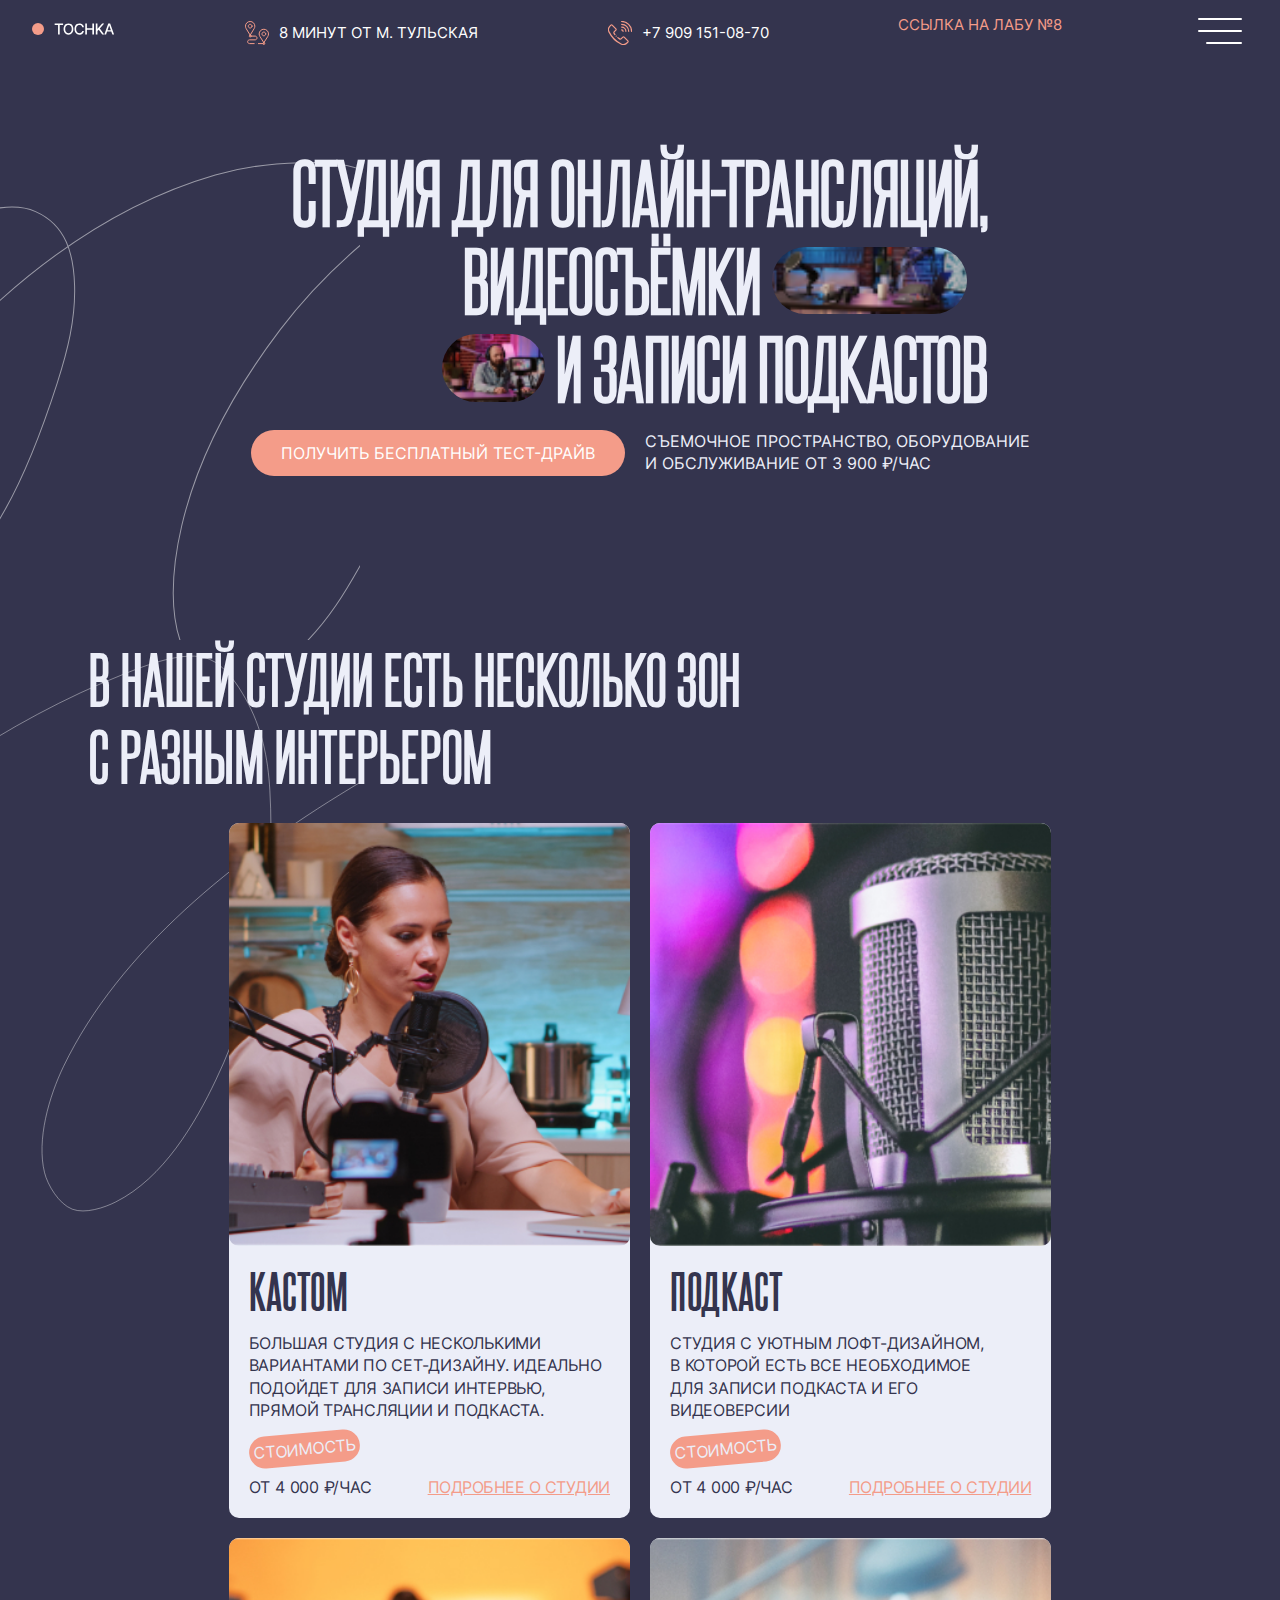
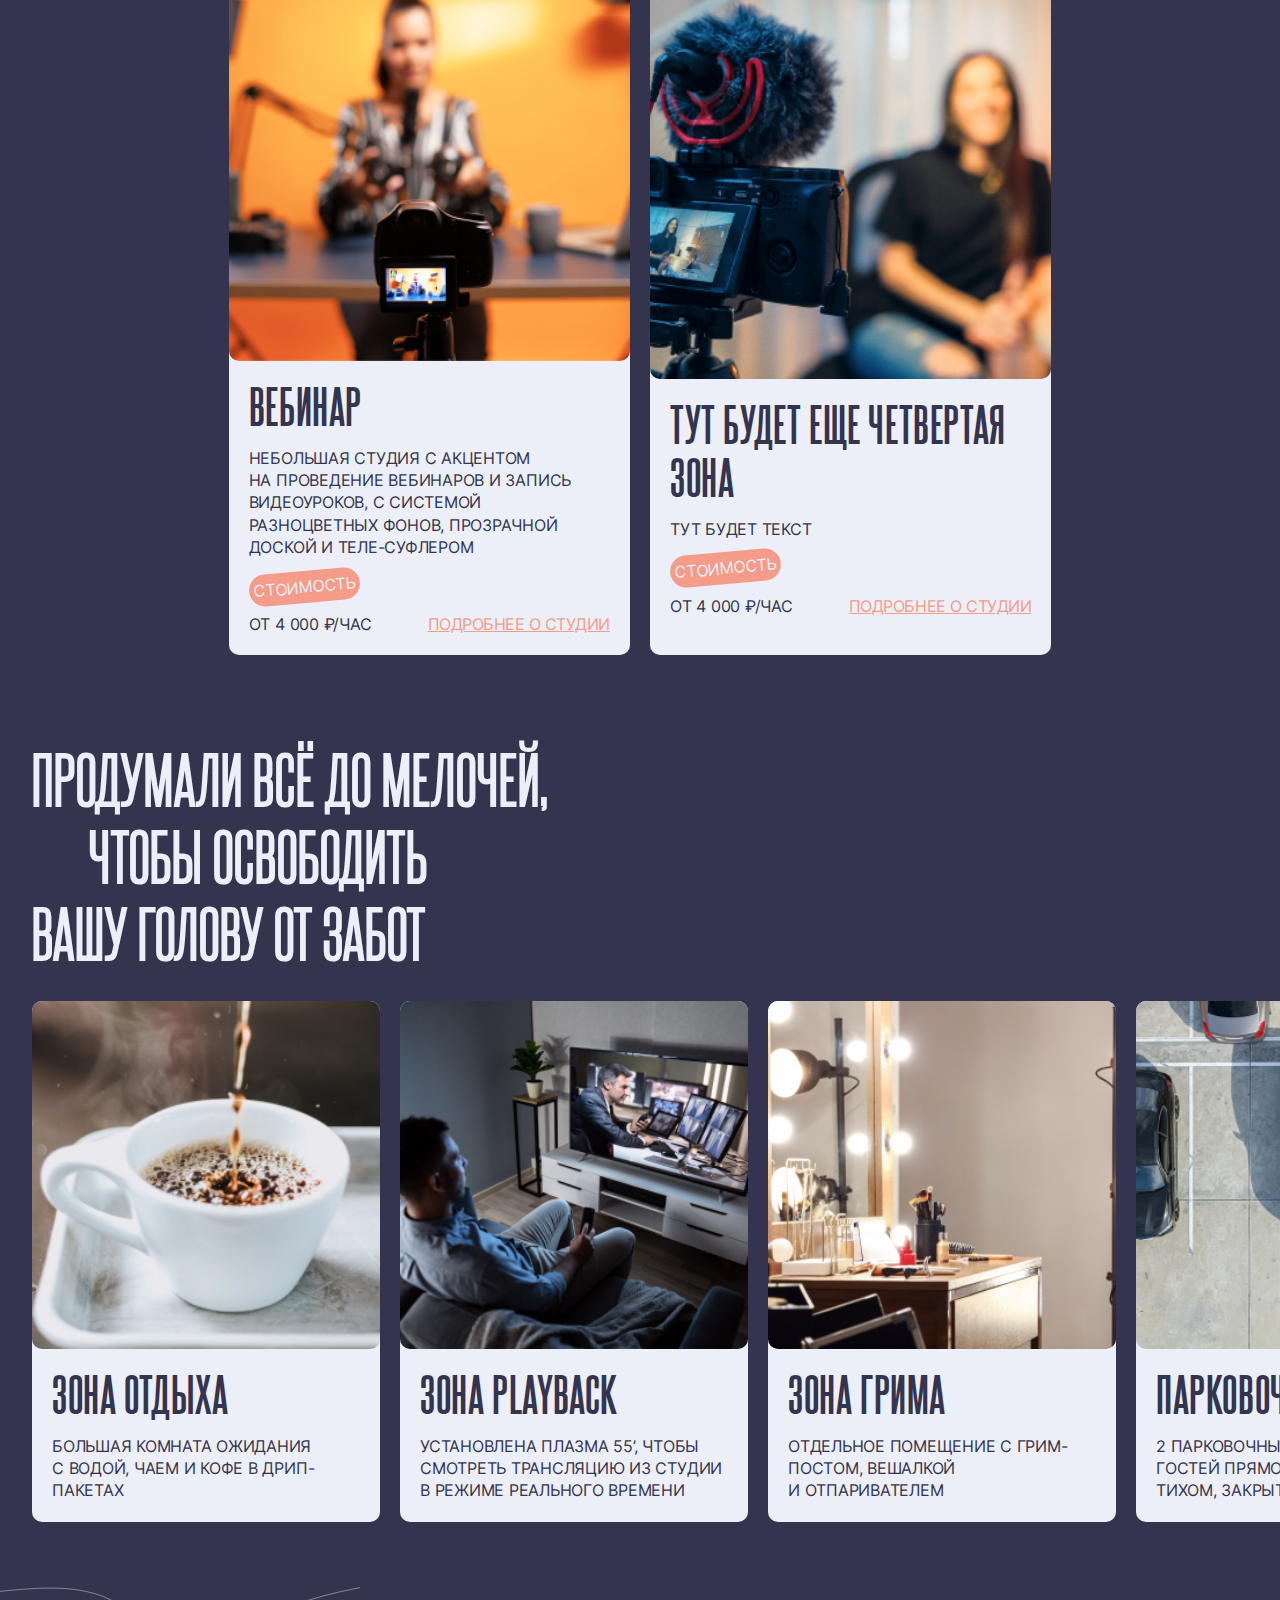
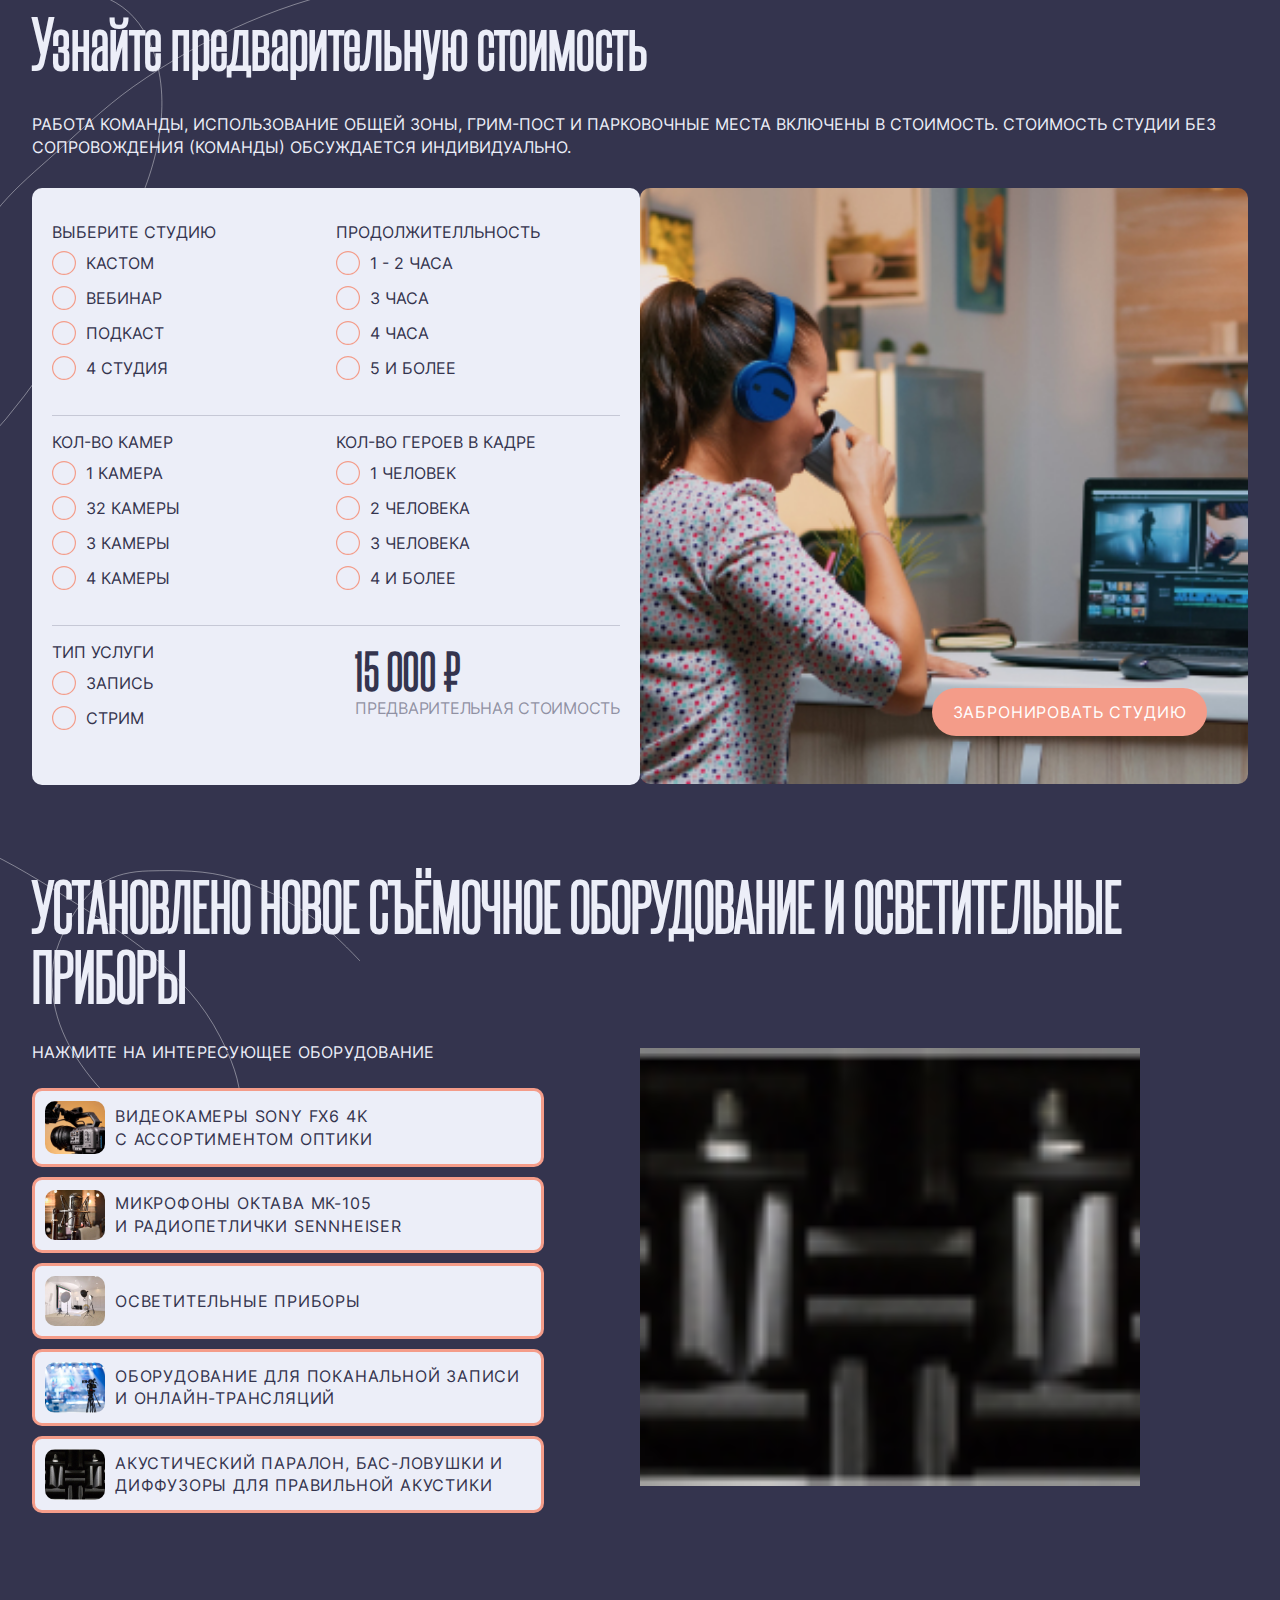
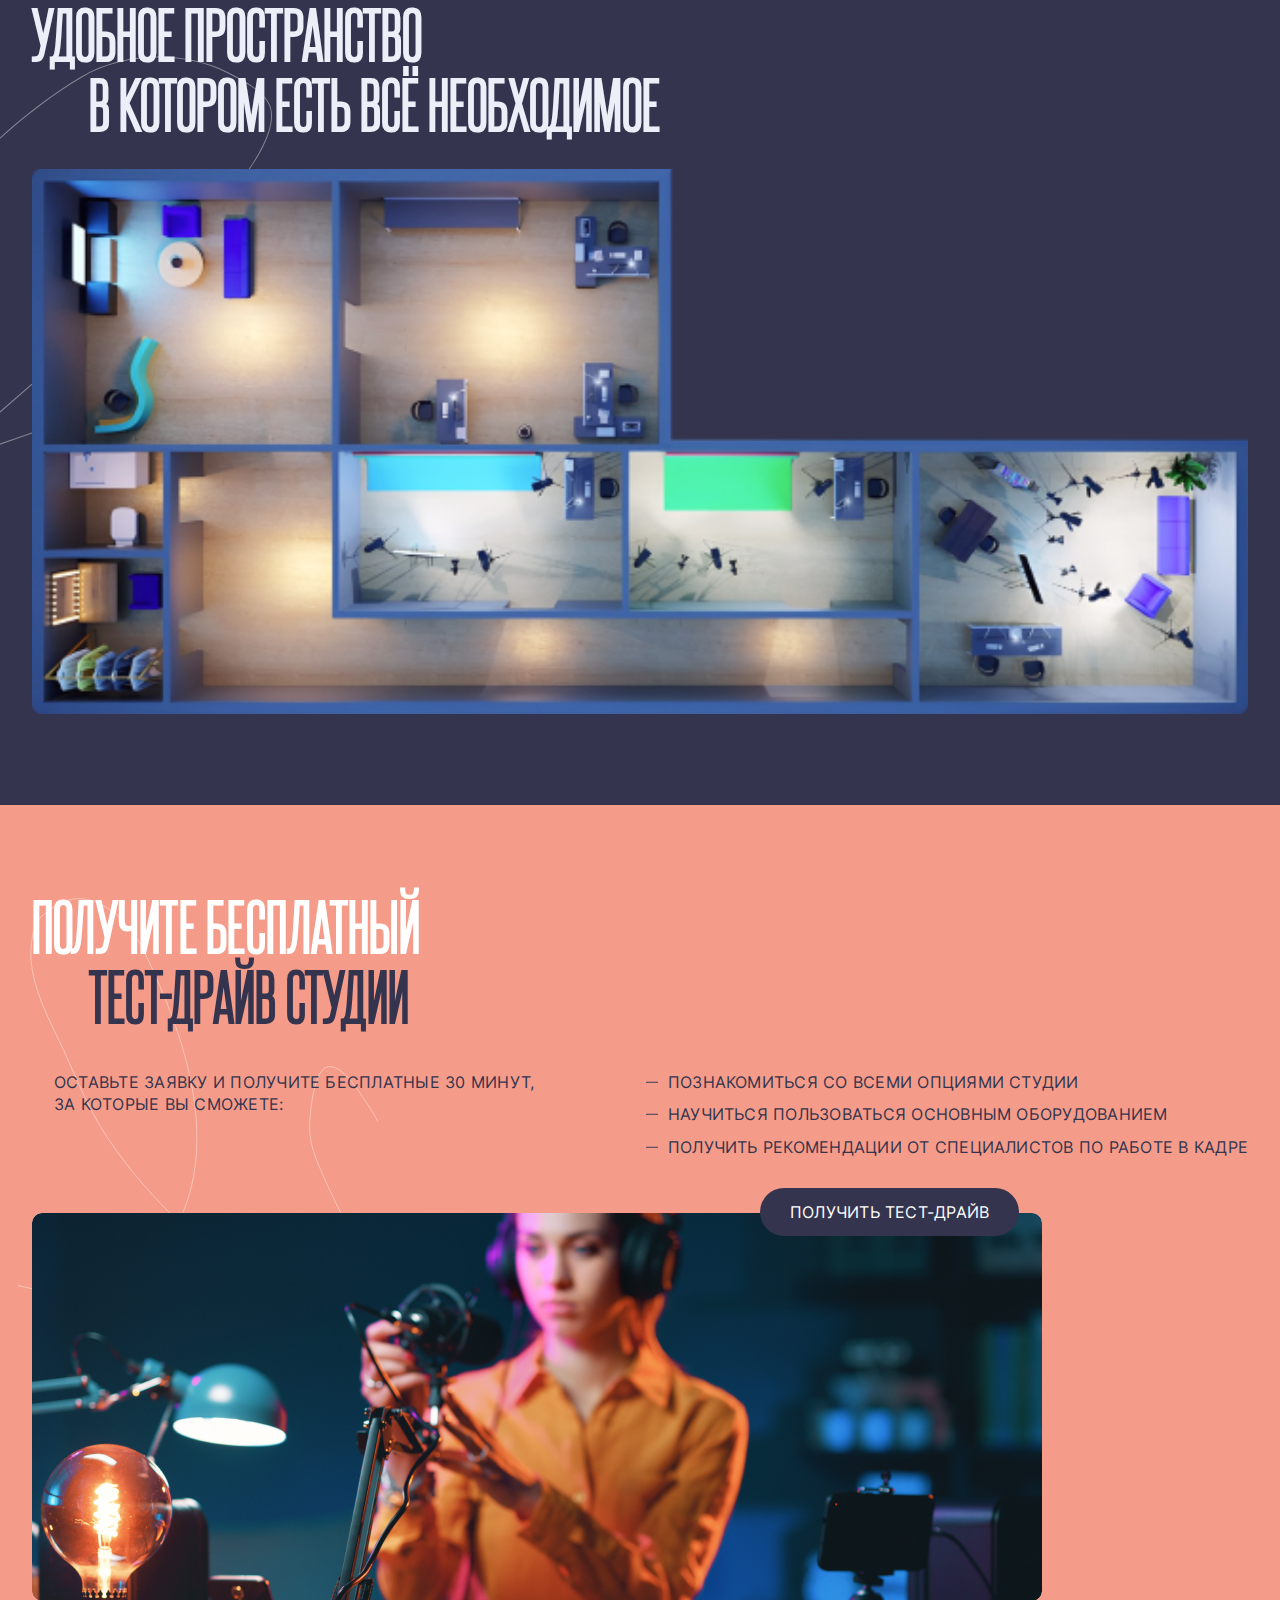
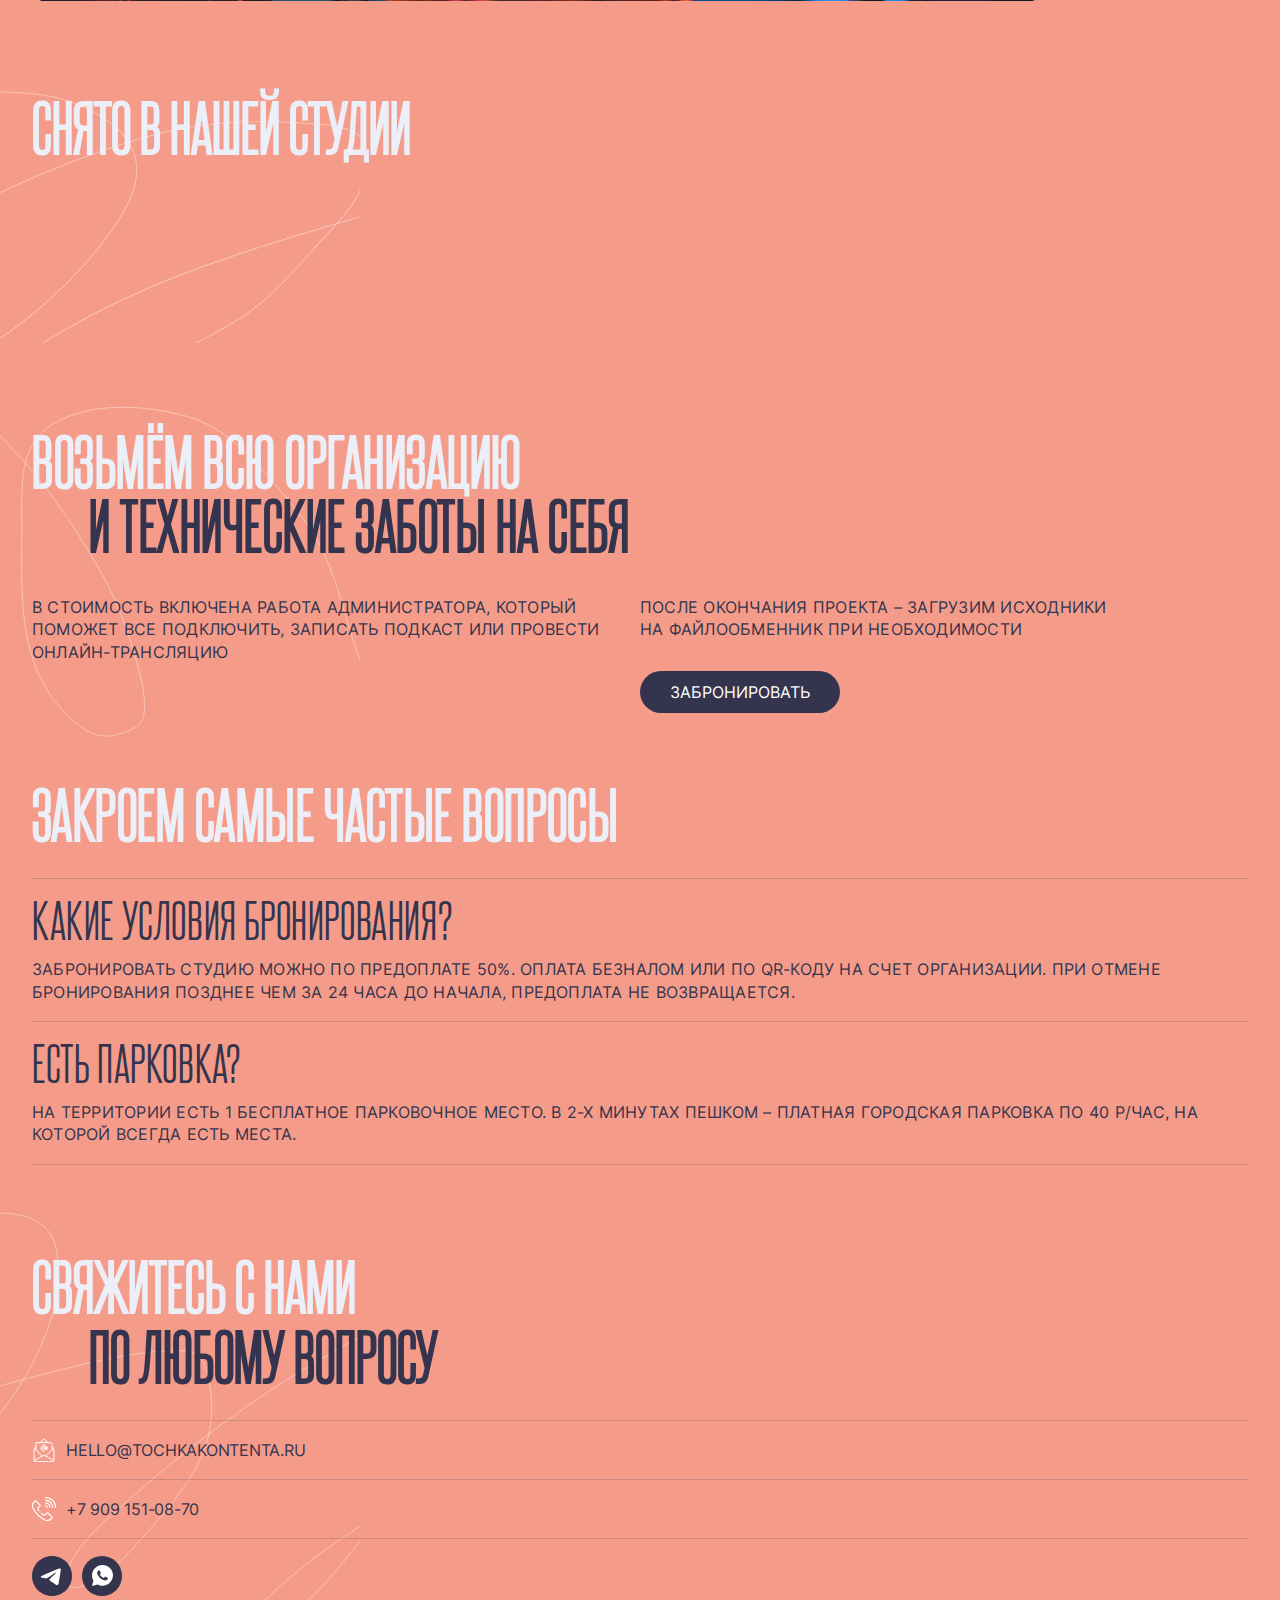
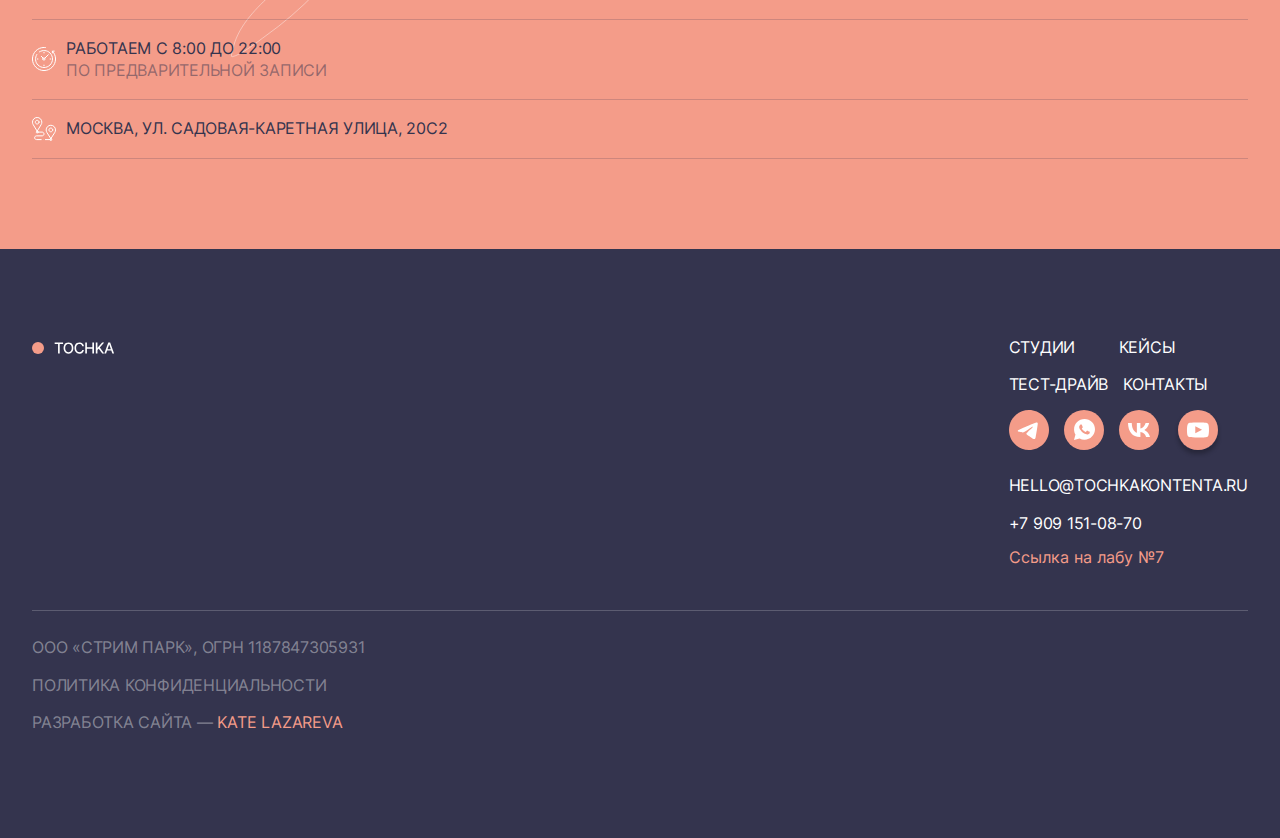
==== commit 1fbe5c5a: "-m" ====
--- a/index.html
+++ b/index.html
@@ -10,6 +10,7 @@
 <body>
     <header class="main-header">
         <div class="wrapper">
+            <a href="#main" class="skip-link">Перейти к контенту</a>
             <a href="#"><img src="img/logo.svg" alt="logo__logo"></a>
             <a href="#" class="main-header__link link__adr"><img src="img/icon 04.svg" alt="adress_icon"><span class="main-header__link_span">8 минут от м. Тульская</span></a>
             <a href="#" class="main-header__link"> <img src="img/icon 01.svg" alt="logo__phone"> <span class="main-header__link_span">+7 909 151-08-70</span></a>
@@ -28,20 +29,34 @@
             </nav>
         </div>
     </header>
-    <main>
+    <main id="main">
         <h1 class="hidden_h1">
             Главная страница компании TOCHKA
         </h1>
         <section class="section_1">
             <div class="wrapper">
-                <p class="section_1__main-p">студия для онлайн-трансляций, <img class="sect_1-img_1" src="img/Rectangle 75.jpg" alt="студия звукозаписи">
-                <span class="main-header__image-span"><img class="sect_1-img_2" src="img/Rectangle 76.jpg" alt="диктор за работой"> видеосъёмки</span>
-                    <span> и записи подкастов</span></p>
-                <div class="section__bottom">
-                    <div class="section_1__block">
-                        <a href="#" class="section_1__button">Получить бесплатный тест-драйв</a>
-                    </div>
-                    <p class="section_1__sub-p">Съемочное пространство, оборудование <br> и обслуживание от 3 900 ₽/час</p>
+                <div class="mobile_variant">
+                    <p class="section_1__main-p">студия для онлайн-трансляций, <img class="sect_1-img_1" src="img/Rectangle 75.jpg" alt="студия звукозаписи">
+                    <span class="main-header__image-span"><img class="sect_1-img_2" src="img/Rectangle 76.jpg" alt=""> видеосъёмки</span>
+                        <span> и записи подкастов</span></p>
+                    <div class="section__bottom">
+                        <div class="section_1__block">
+                            <a href="#" class="section_1__button">Получить бесплатный тест-драйв</a>
+                        </div>
+                        <p class="section_1__sub-p">Съемочное пространство, оборудование <br> и обслуживание от 3 900 ₽/час</p>
+                    </div>
+                </div>
+                <div class="desctop_variant">
+                    <p class="section_1__main-p">студия для онлайн-трансляций, 
+                        <span class="main-header__image-span">видеосъёмки <img class="sect_1-img_1" src="img/Rectangle 75.jpg" alt=""> <br>
+                            <img class="sect_1-img_2" src="img/Rectangle 76.jpg" alt="">
+                            и записи подкастов</span></p>
+                    <div class="section__bottom">
+                        <div class="section_1__block">
+                            <a href="#" class="section_1__button">Получить бесплатный тест-драйв</a>
+                        </div>
+                        <p class="section_1__sub-p">Съемочное пространство, оборудование <br> и обслуживание от 3 900 ₽/час</p>
+                    </div>
                 </div>
             </div>
         </section>
@@ -50,7 +65,7 @@
                 <h2><span class="section_2__span-1">в нашей студии есть</span> <span class="section_2__span-2"> несколько зон</span> <br> <span class="section_2__span-3">с разным интерьером</span></h2>
                 <ul class="section_2__list">
                     <li class="list__item">
-                        <img src="img/img_zone 01.jpg" alt="девушка в студии звукозаписи">
+                        <img src="img/img_zone 01.jpg" alt="">
                         <div class="item__main">
                             <h3>кастом</h3>
                             <p>Большая студия с несколькими вариантами по сет-дизайну. 
@@ -63,7 +78,7 @@
                         </div>
                     </li>
                     <li class="list__item">
-                        <img src="img/img_zone 01 (1).jpg" alt="микрофон">
+                        <img src="img/img_zone 01 (1).jpg" alt="">
                         <div class="item__main">
                             <h3>подкаст</h3>
                             <p>Студия с уютным лофт-дизайном, в которой есть все необходимое для записи
@@ -272,31 +287,31 @@
                     <li>
                         <details open>
                             <summary><img src="img/Rectangle 59.jpg" alt="видеокамера" width="60px">Видеокамеры Sony FX6 4K с ассортиментом оптики</summary>
-                            <img src="img/Rectangle 59.jpg" alt="видеокамера" class="details_active">
+                            <img src="img/Rectangle 59.jpg" alt="видеокамера" class="details_active details_active-1">
                         </details>   
                     </li>
                     <li>
                         <details open>
                             <summary><img src="img/Rectangle 60.jpg" alt="микрофон">Микрофоны Октава МК-105 и радиопетлички Sennheiser</summary>
-                            <img src="img/Rectangle 60.jpg" alt="микрофон" class="details_active">
+                            <img src="img/Rectangle 60.jpg" alt="микрофон" class="details_active details_active-2">
                         </details>
                     </li>
                     <li>
                         <details open>
                             <summary><img src="img/Rectangle 60 (1).jpg" alt="осветительные приборы">Осветительные приборы</summary>
-                            <img src="img/Rectangle 60 (1).jpg" alt="осветительные приборы" class="details_active">
+                            <img src="img/Rectangle 60 (1).jpg" alt="осветительные приборы" class="details_active details_active-3">
                         </details>
                     </li>
                     <li>
                         <details open>
                             <summary><img src="img/Rectangle 60 (2).jpg" alt="видеокамера на студии">Оборудование для поканальной записи и онлайн-трансляций</summary>
-                            <img src="img/Rectangle 60 (2).jpg" alt="видеокамера на студии" class="details_active">
+                            <img src="img/Rectangle 60 (2).jpg" alt="видеокамера на студии" class="details_active details_active-4">
                         </details>
                     </li>
                     <li>
                         <details open>
                             <summary><img src="img/Rectangle 60 (3).jpg" alt="акустический паралон">акустический паралон, бас-ловушки и диффузоры для правильной акустики</summary>
-                            <img src="img/Rectangle 60 (3).jpg" alt="акустический паралон" class="details_active">
+                            <img src="img/Rectangle 60 (3).jpg" alt="акустический паралон" class="details_active details_active-5">
                         </details>
                     </li>
                 </ul>
--- a/styles/styles.css
+++ b/styles/styles.css
@@ -62,8 +62,20 @@
 }
 
 header{
+    position: relative;
     font-size: 15px;
 }
+.skip-link{
+    opacity: 0;
+    position: absolute;
+    top: 40%;
+    text-decoration: none;
+    color: var(--main-text);
+    left: 100px;
+}
+.skip-link:focus {
+    opacity: 1;
+  }
 
 .main-header .wrapper {
     display: flex;
@@ -154,6 +166,10 @@
 
 .main-header__image-span{
     position: relative;
+}
+
+.desctop_variant{
+    display: none;
 }
 
 .main-header__image-span ::before{
@@ -515,7 +531,7 @@
     margin-bottom: 10px;
 }
 .details_active{
-    min-width: 100%;
+    width: 100%;
     margin-bottom: 10px;
 }
 
@@ -894,7 +910,20 @@
         width: 195px;
         height: 67px;
     }
-    
+    .desctop_variant{
+        display: block;
+        margin: 0 auto;
+    }
+    .section_1__main-p{
+        text-align: center;
+    }
+    .mobile_variant{
+        display: none;
+    }
+    .section_1__main-p span{
+        margin-left: 150px;
+        display: block;
+    }
     .sect_1-img_2{
         border-radius: 200px;
         object-fit: cover;
@@ -936,9 +965,6 @@
     }
     form{
         position: relative;
-    }
-    .section_5 details img{
-        max-width: 50px;
     }
     .form .form__image{
         float: right;
@@ -968,6 +994,37 @@
         justify-content: space-between;
         min-width: 100%;
     }
+    .section_5 ul{
+        position: relative;
+    }
+    .section_5 summary{
+        max-width: 40%;
+        margin-right: 20px;
+    }
+    .section_5 details .details_active{
+        position: absolute;
+        max-width: 500px;
+        left: 50%;
+    }
+    .section_5 details .details_active-1{
+        top: -40px;
+    }
+    .section_5 details .details_active-2{
+        top: -40px;
+        height: 437.5px;
+    }
+    .section_5 details .details_active-3{
+        top: -40px;
+        height: 437.5px;
+    }
+    .section_5 details .details_active-4{
+        top: -40px;
+        height: 437.5px;
+    }
+    .section_5 details .details_active-5{
+        top: -40px;
+        height: 437.5px;
+    }
 }
 
 @media (min-width: 1920px) {
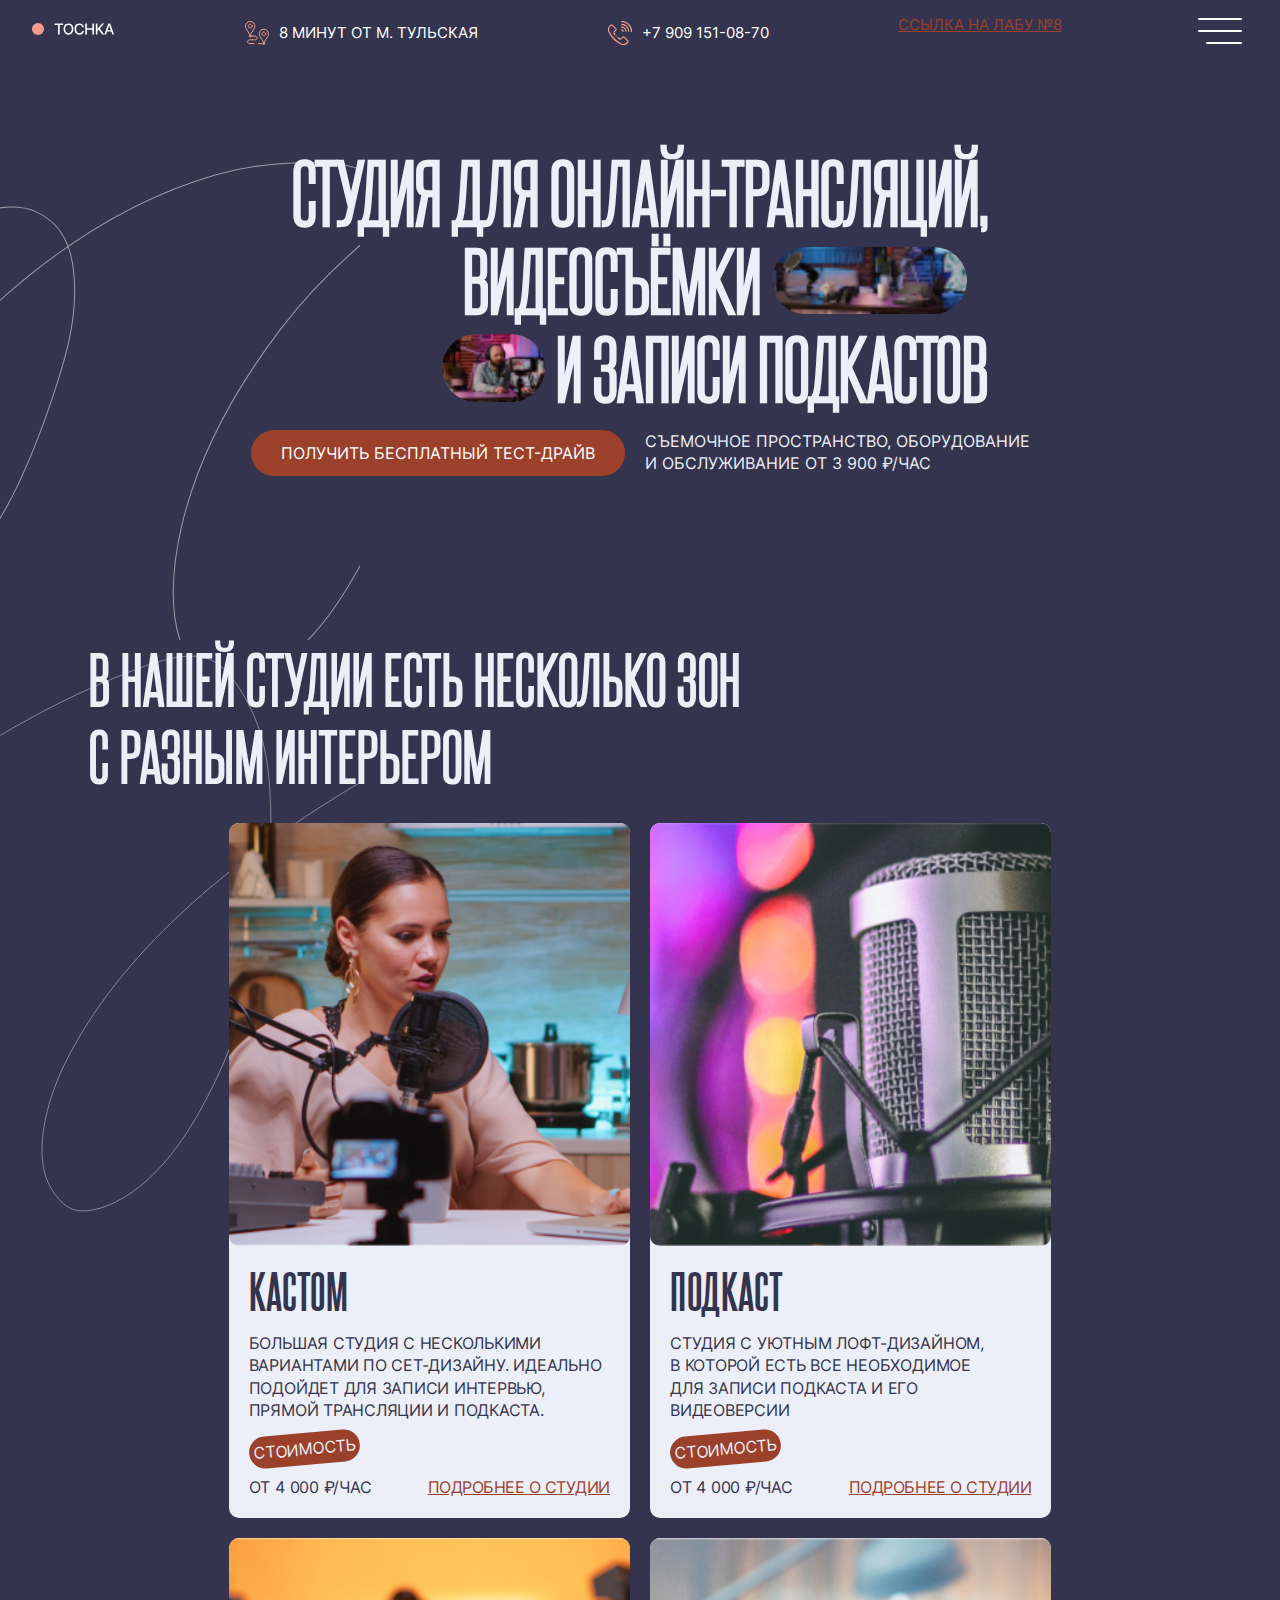
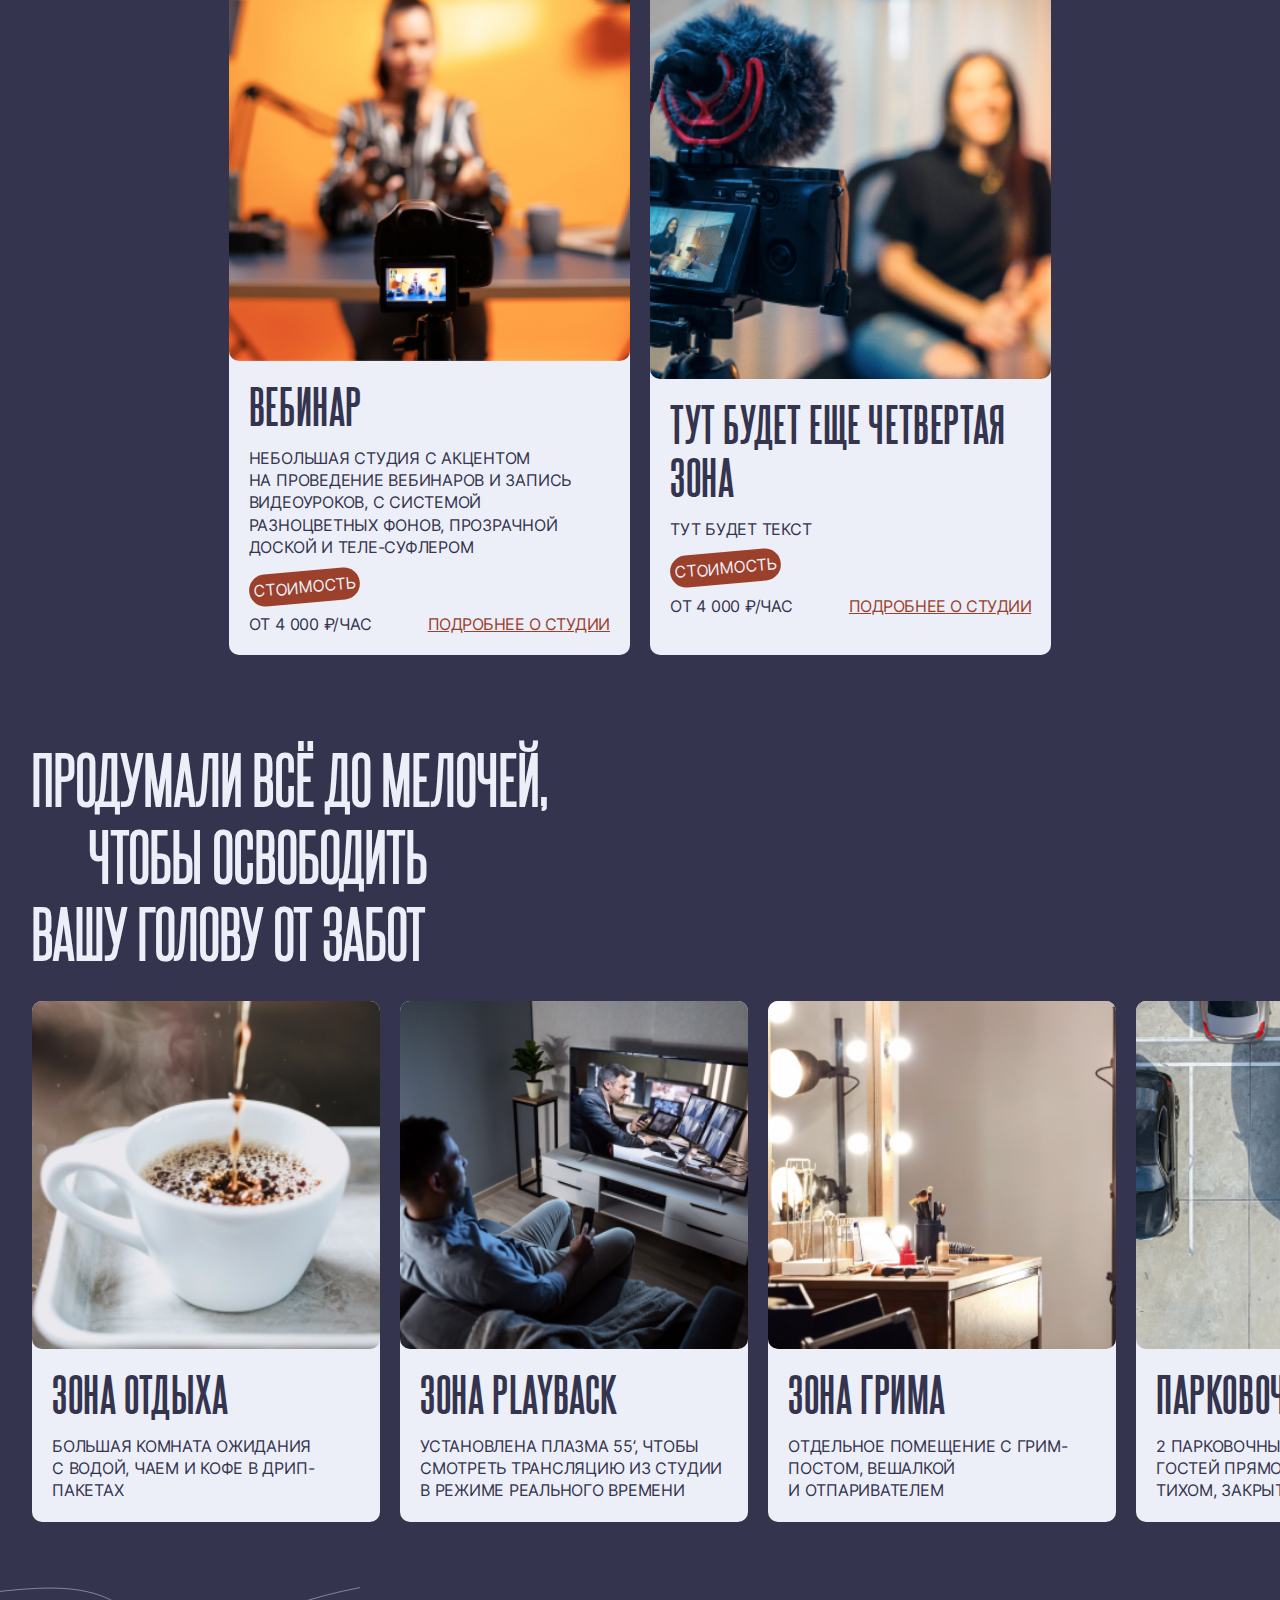
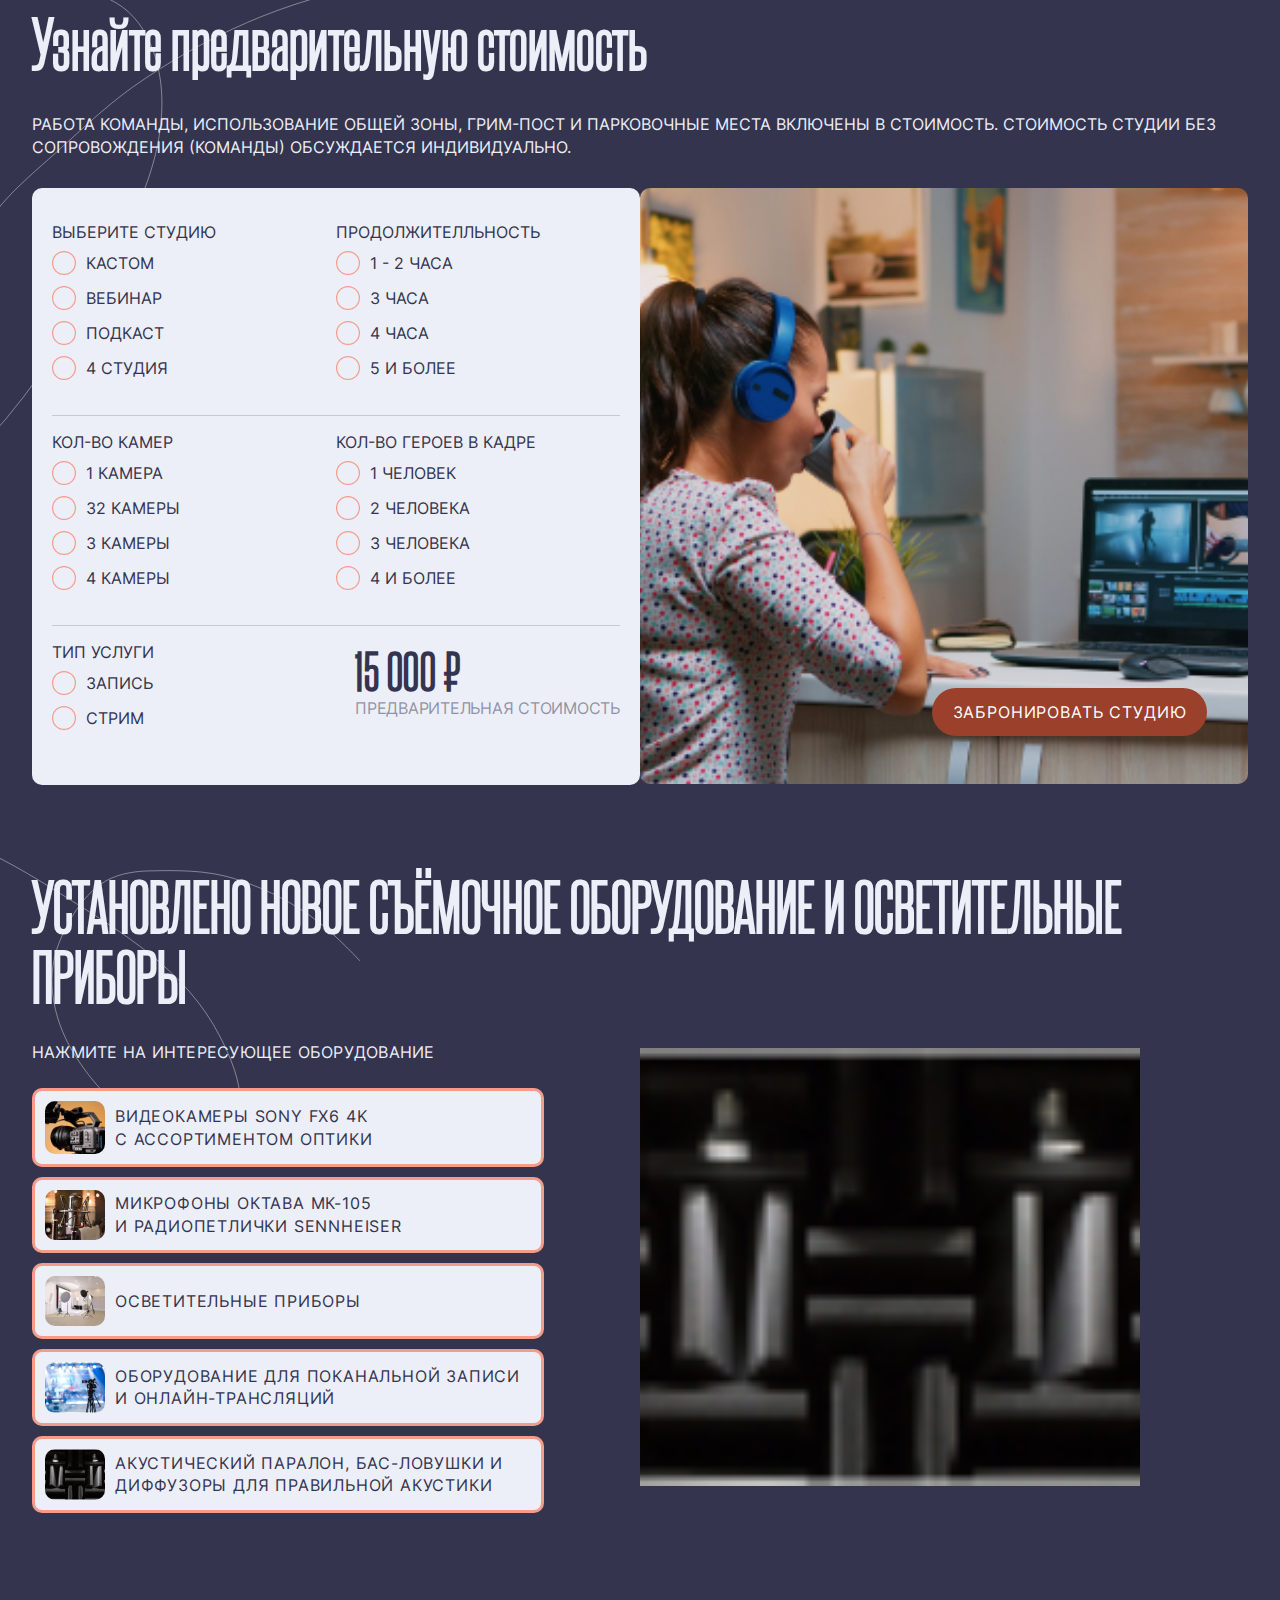
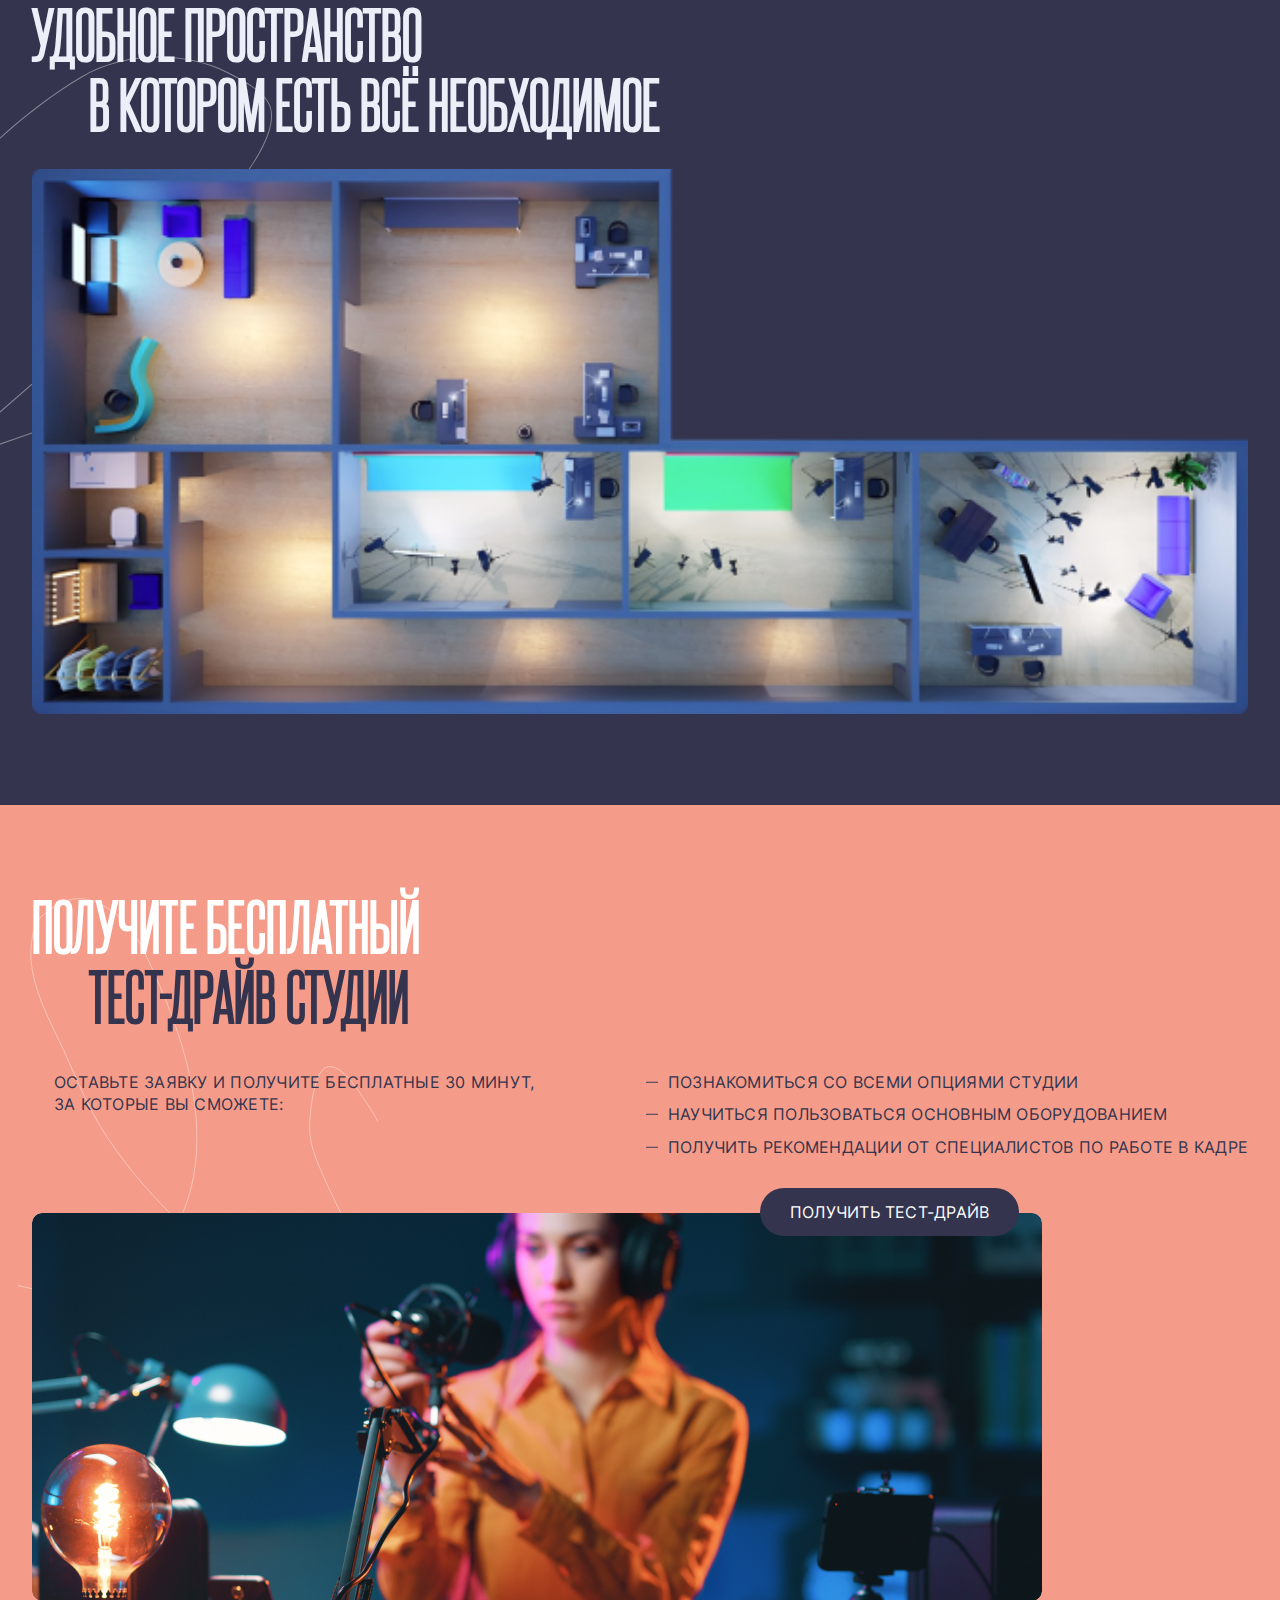
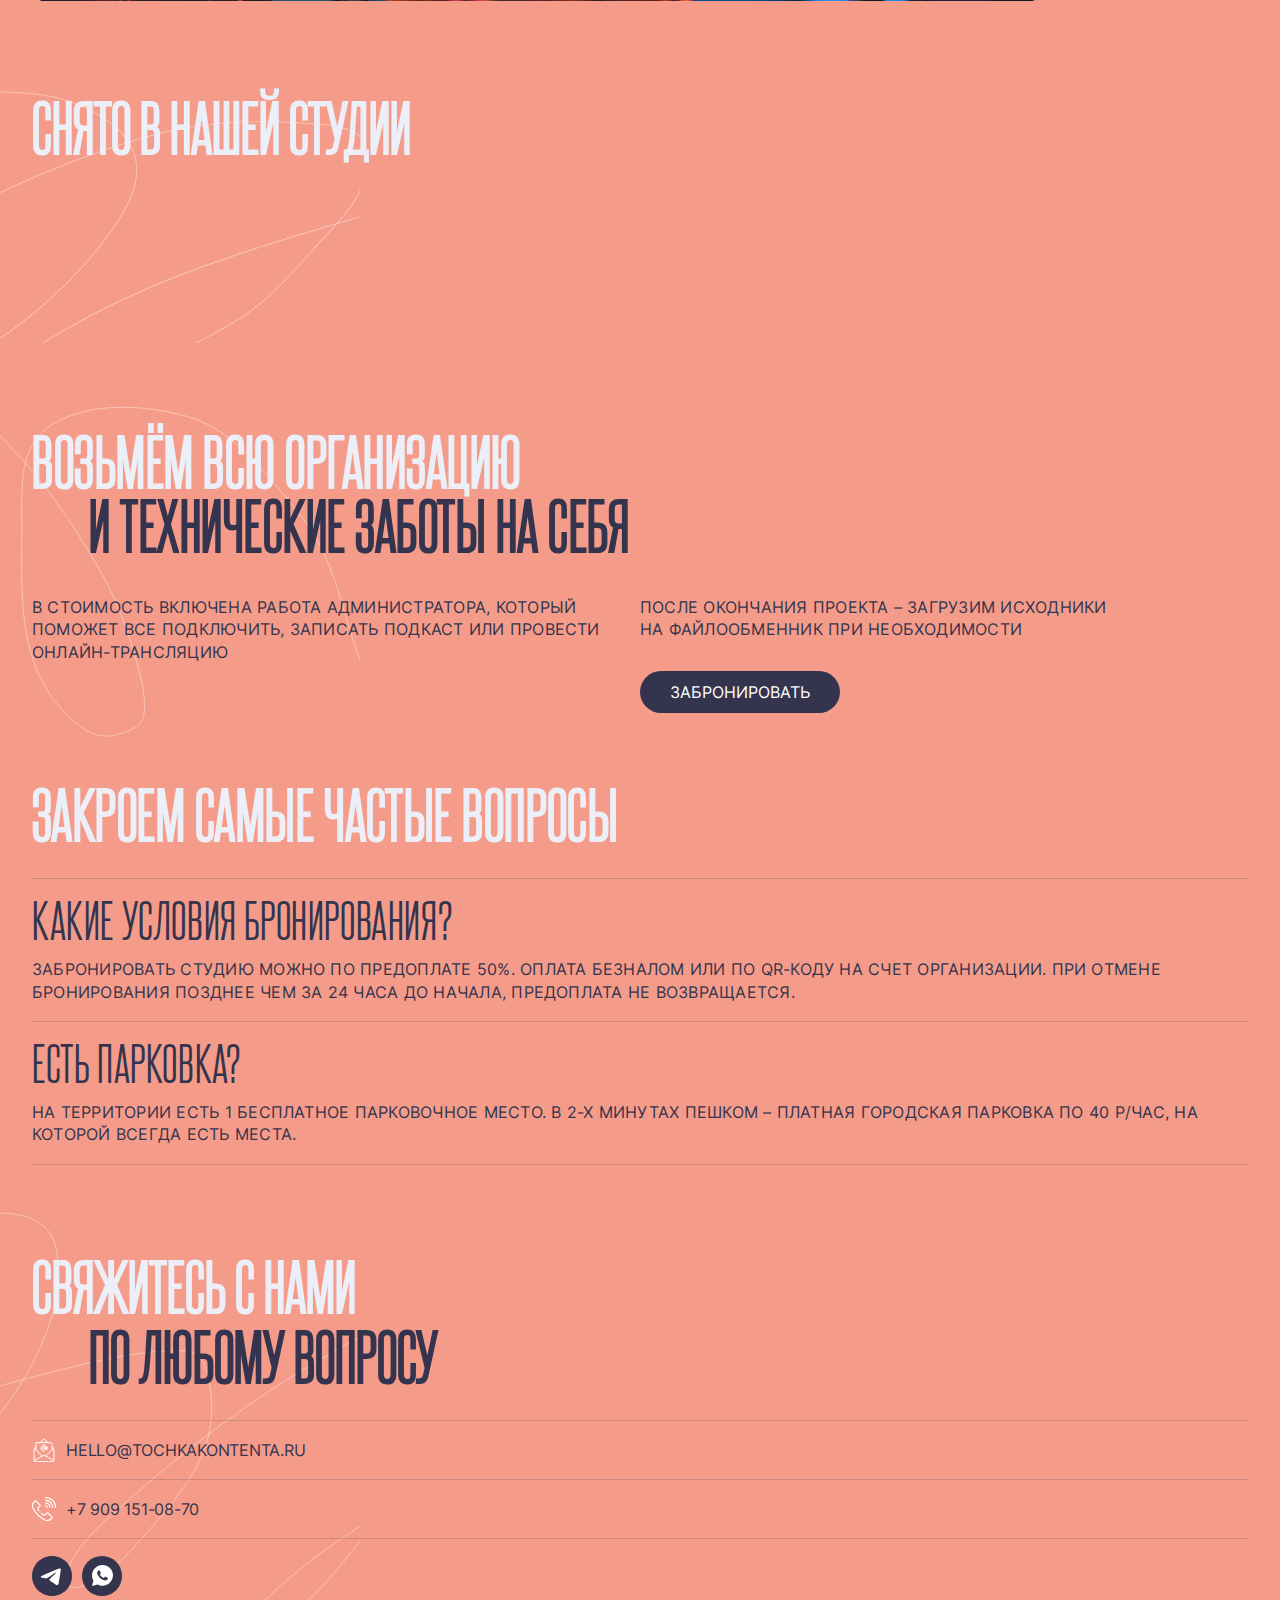
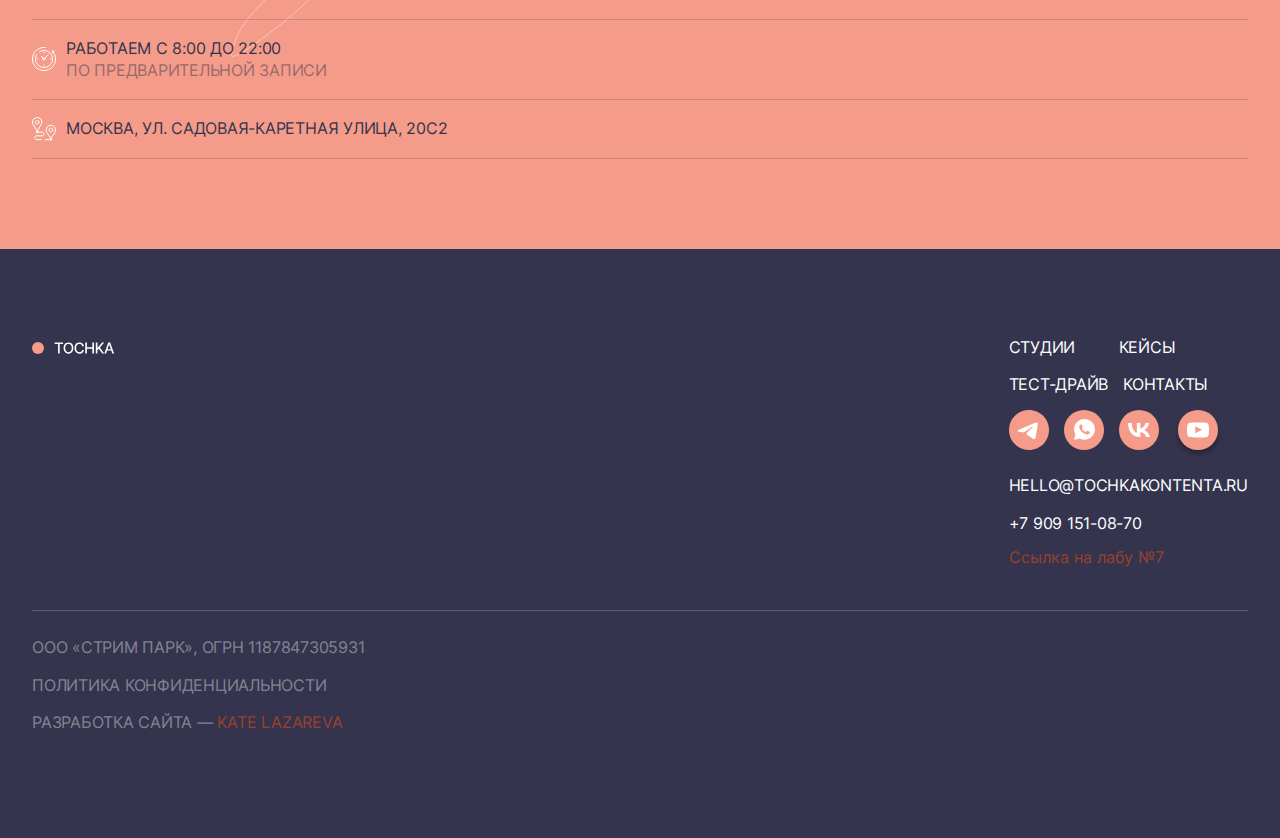
==== commit a8fd11a5: "-m" ====
--- a/index.html
+++ b/index.html
@@ -286,31 +286,31 @@
                 <ul>
                     <li>
                         <details open>
-                            <summary><img src="img/Rectangle 59.jpg" alt="видеокамера" width="60px">Видеокамеры Sony FX6 4K с ассортиментом оптики</summary>
+                            <summary><img src="img/Rectangle 59.jpg" alt="" width="60px">Видеокамеры Sony FX6 4K с ассортиментом оптики</summary>
                             <img src="img/Rectangle 59.jpg" alt="видеокамера" class="details_active details_active-1">
                         </details>   
                     </li>
                     <li>
                         <details open>
-                            <summary><img src="img/Rectangle 60.jpg" alt="микрофон">Микрофоны Октава МК-105 и радиопетлички Sennheiser</summary>
+                            <summary><img src="img/Rectangle 60.jpg" alt="">Микрофоны Октава МК-105 и радиопетлички Sennheiser</summary>
                             <img src="img/Rectangle 60.jpg" alt="микрофон" class="details_active details_active-2">
                         </details>
                     </li>
                     <li>
                         <details open>
-                            <summary><img src="img/Rectangle 60 (1).jpg" alt="осветительные приборы">Осветительные приборы</summary>
+                            <summary><img src="img/Rectangle 60 (1).jpg" alt="">Осветительные приборы</summary>
                             <img src="img/Rectangle 60 (1).jpg" alt="осветительные приборы" class="details_active details_active-3">
                         </details>
                     </li>
                     <li>
                         <details open>
-                            <summary><img src="img/Rectangle 60 (2).jpg" alt="видеокамера на студии">Оборудование для поканальной записи и онлайн-трансляций</summary>
+                            <summary><img src="img/Rectangle 60 (2).jpg" alt="">Оборудование для поканальной записи и онлайн-трансляций</summary>
                             <img src="img/Rectangle 60 (2).jpg" alt="видеокамера на студии" class="details_active details_active-4">
                         </details>
                     </li>
                     <li>
                         <details open>
-                            <summary><img src="img/Rectangle 60 (3).jpg" alt="акустический паралон">акустический паралон, бас-ловушки и диффузоры для правильной акустики</summary>
+                            <summary><img src="img/Rectangle 60 (3).jpg" alt="">акустический паралон, бас-ловушки и диффузоры для правильной акустики</summary>
                             <img src="img/Rectangle 60 (3).jpg" alt="акустический паралон" class="details_active details_active-5">
                         </details>
                     </li>
--- a/styles/styles.css
+++ b/styles/styles.css
@@ -41,6 +41,7 @@
 }
 
 :root {
+    --second-main-text: #9b402b;
     --second-main: #F49C89;
     --main-text: #ECEEF8;
     --main: #34344E;
@@ -68,7 +69,7 @@
 .skip-link{
     opacity: 0;
     position: absolute;
-    top: 40%;
+    top: 85%;
     text-decoration: none;
     color: var(--main-text);
     left: 100px;
@@ -99,11 +100,18 @@
     padding-left: 10px;
 }
 .main-header__link--laba{
-    color: var(--second-main);
+    color: var(--second-main-text);
 }
 
 .link__adr{
     display: none;
+}
+.main-header__link--laba{
+    text-decoration: underline;
+}
+
+.main-header__link--laba:focus{
+    outline: 1px solid var(--second-main-text);
 }
 
 .main-header__list{
@@ -193,14 +201,14 @@
     text-decoration: none;
     font-weight: 500;
     font-family: inter;
-    background-color: var(--second-main);
+    background-color: var(--second-main-text);
     border-radius: 100px;
     line-height: 100%;
 }
 
 .section_1__button:hover{
     transition: 0.3s;
-    color: var(--second-main );
+    color: var(--second-mainitext );
     background-color: var(--main);
     border: 2px solid var(--second-main);
     padding: 11px 28px;
@@ -282,7 +290,7 @@
     transform: rotate(-5deg);
     padding: 5px 5px;
     border-radius: 100px;
-    background: var(--second-main, #F49C89);
+    background: var(--second-main-text, #F49C89);
     display: flex;
     justify-content: center;
     align-items: center;
@@ -311,7 +319,7 @@
 }
 
 .item__bottom a {
-    color: var(--second-main);
+    color: var(--second-main-text);
     font-family: inter, sans-serif;
     text-transform: uppercase;
     line-height: 140%; /* 16.8px */
@@ -489,7 +497,7 @@
     display: flex;
     justify-content: center;
     text-decoration: none;
-    background-color: var(--second-main);
+    background-color: var(--second-main-text);
     padding: 13px 20px;
     color: white;
     border-radius: 100px;
@@ -855,7 +863,7 @@
 .footer-links__link--laba{
     text-decoration: none;
     font-family: Inter, sans-serif;
-    color: var(--second-main);
+    color: var(--second-main-text);
 }
 
 .footer-links__link{
@@ -895,7 +903,7 @@
 }
 .politics a {
     text-decoration: none;
-    color: var(--second-main);
+    color: var(--second-main-text);
 }
 
 
